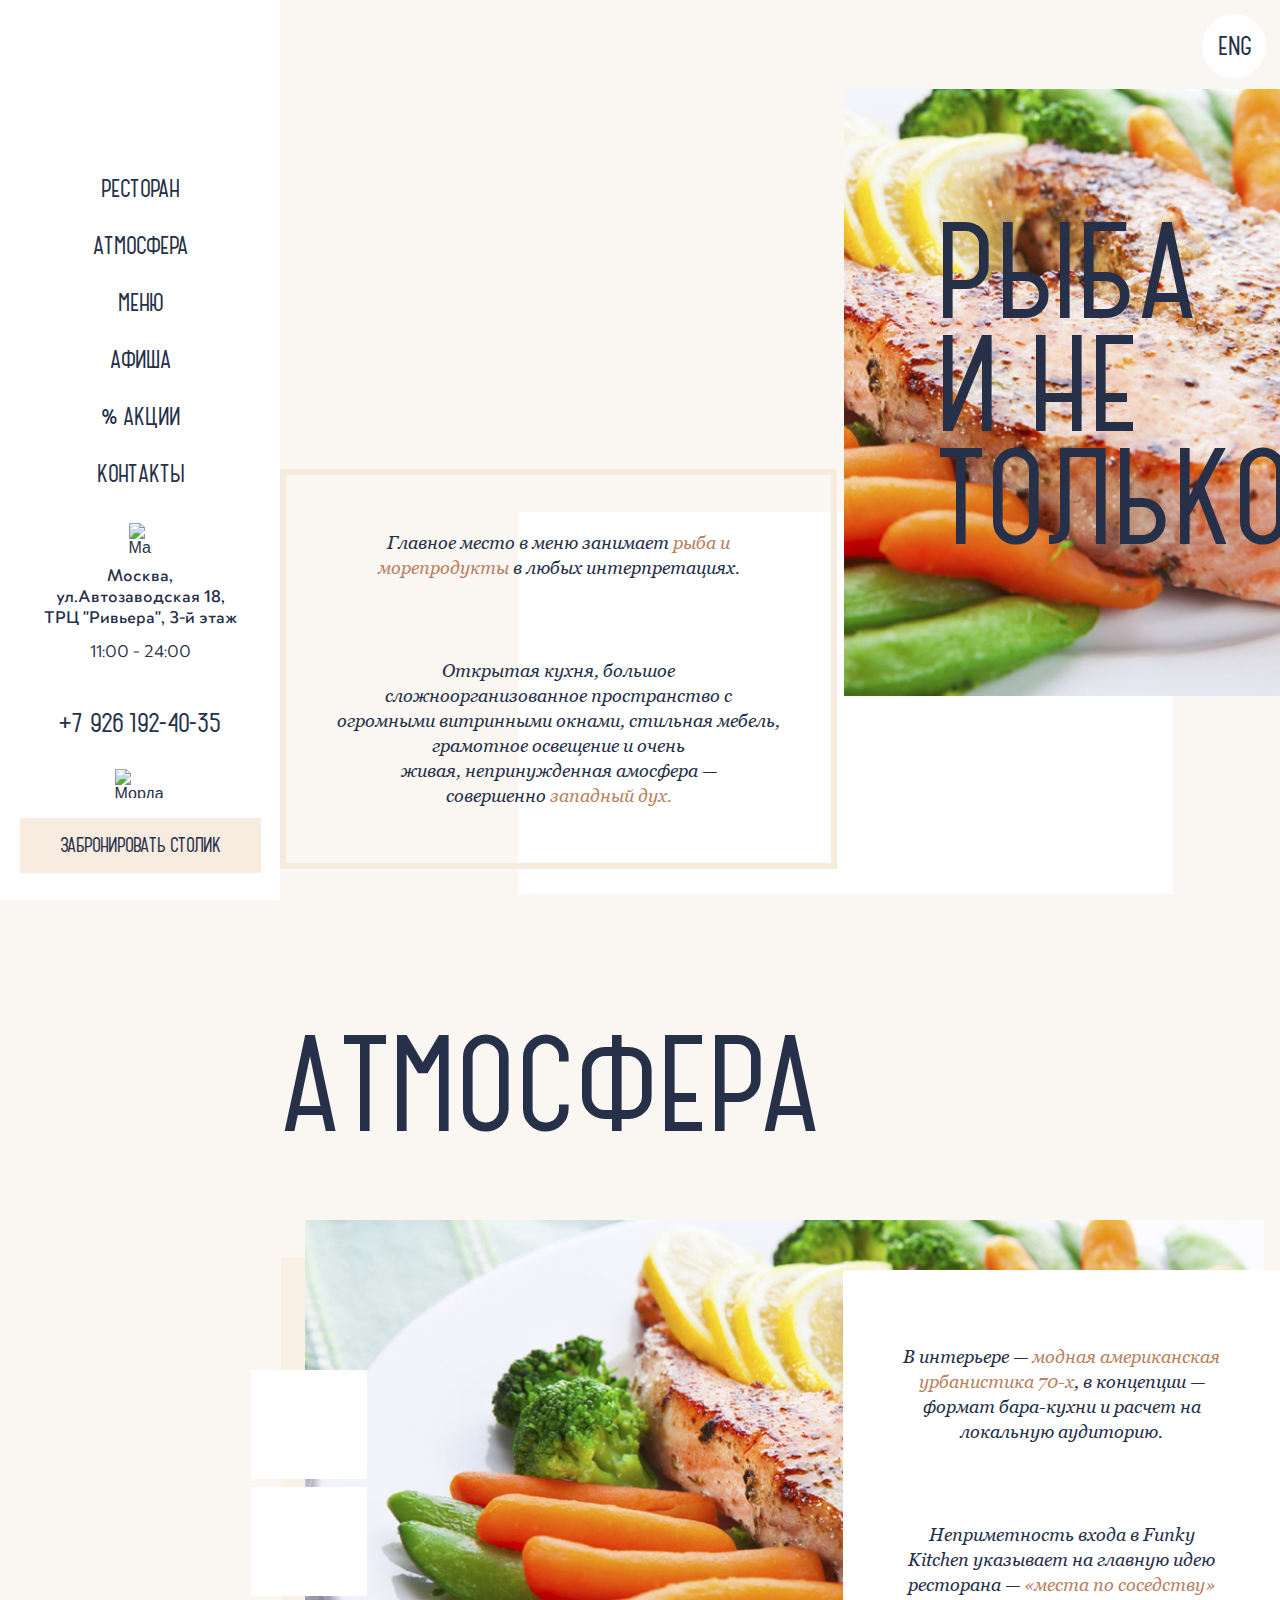
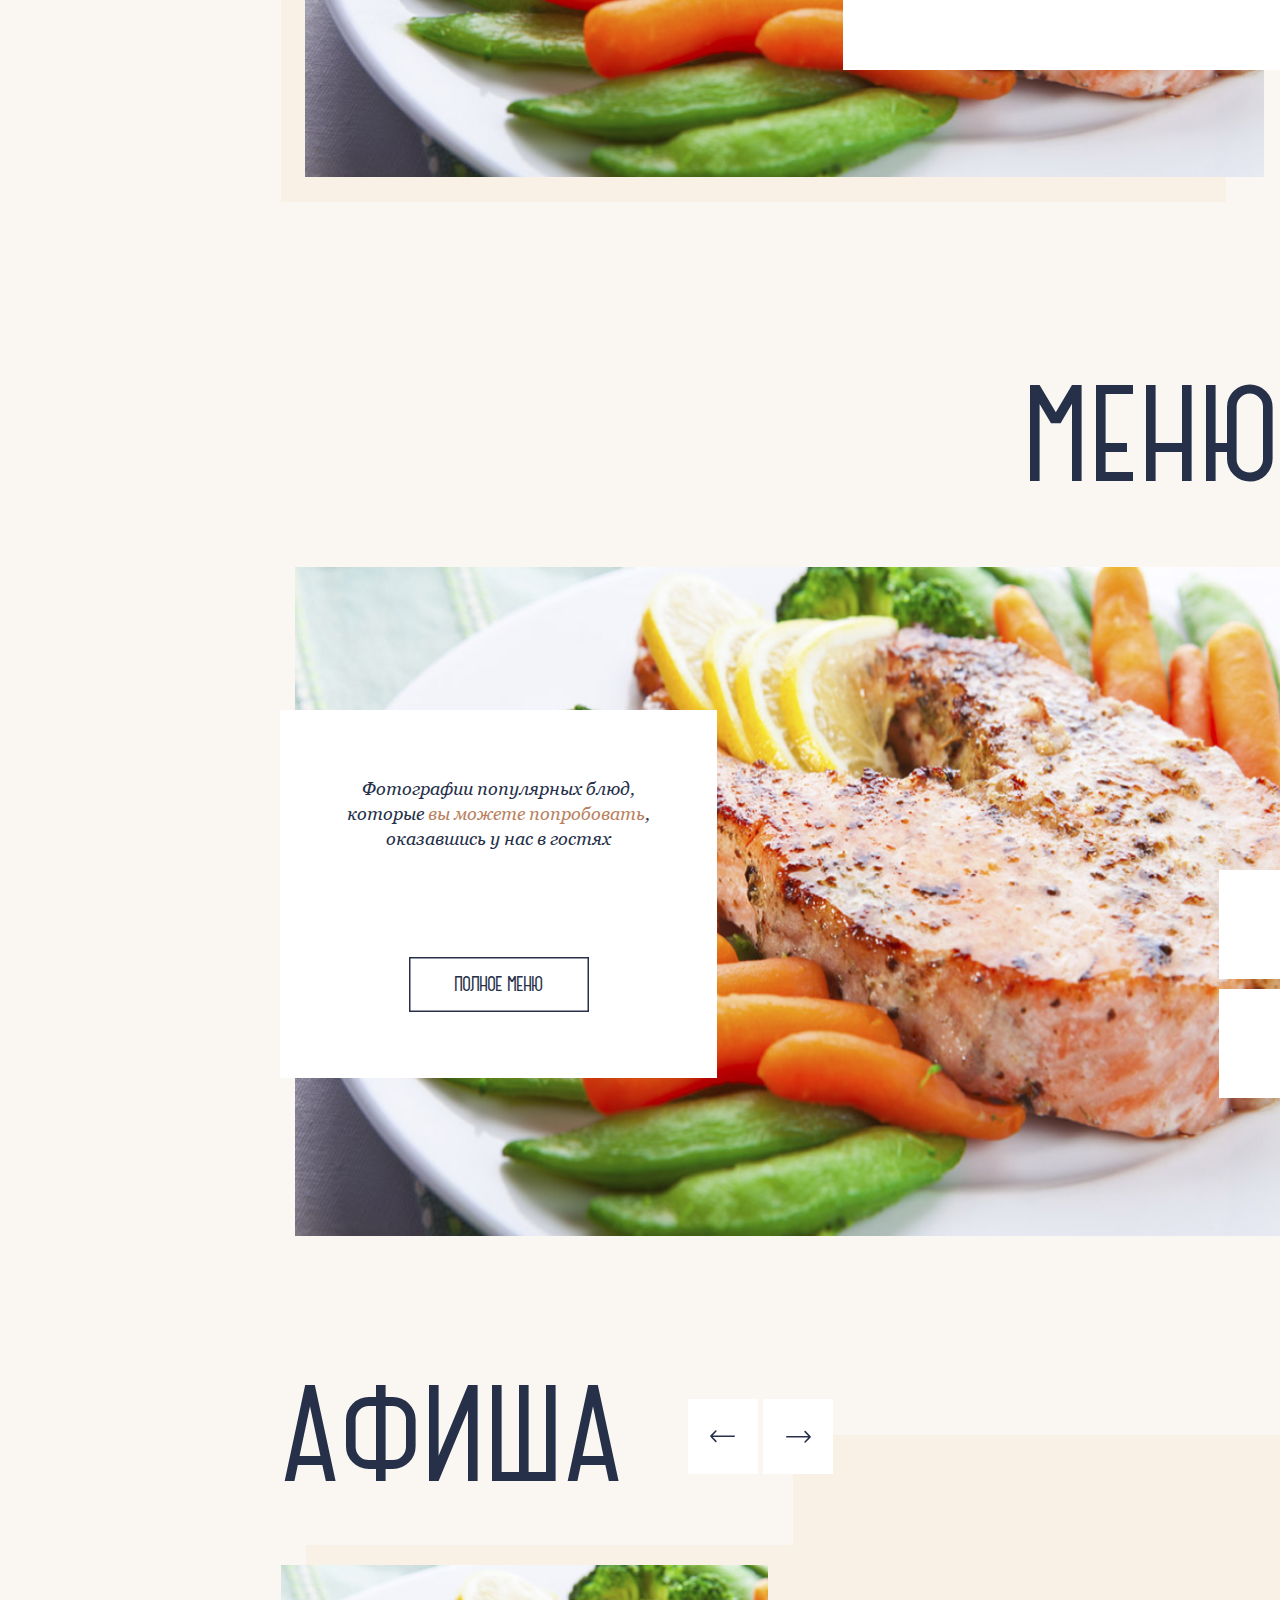
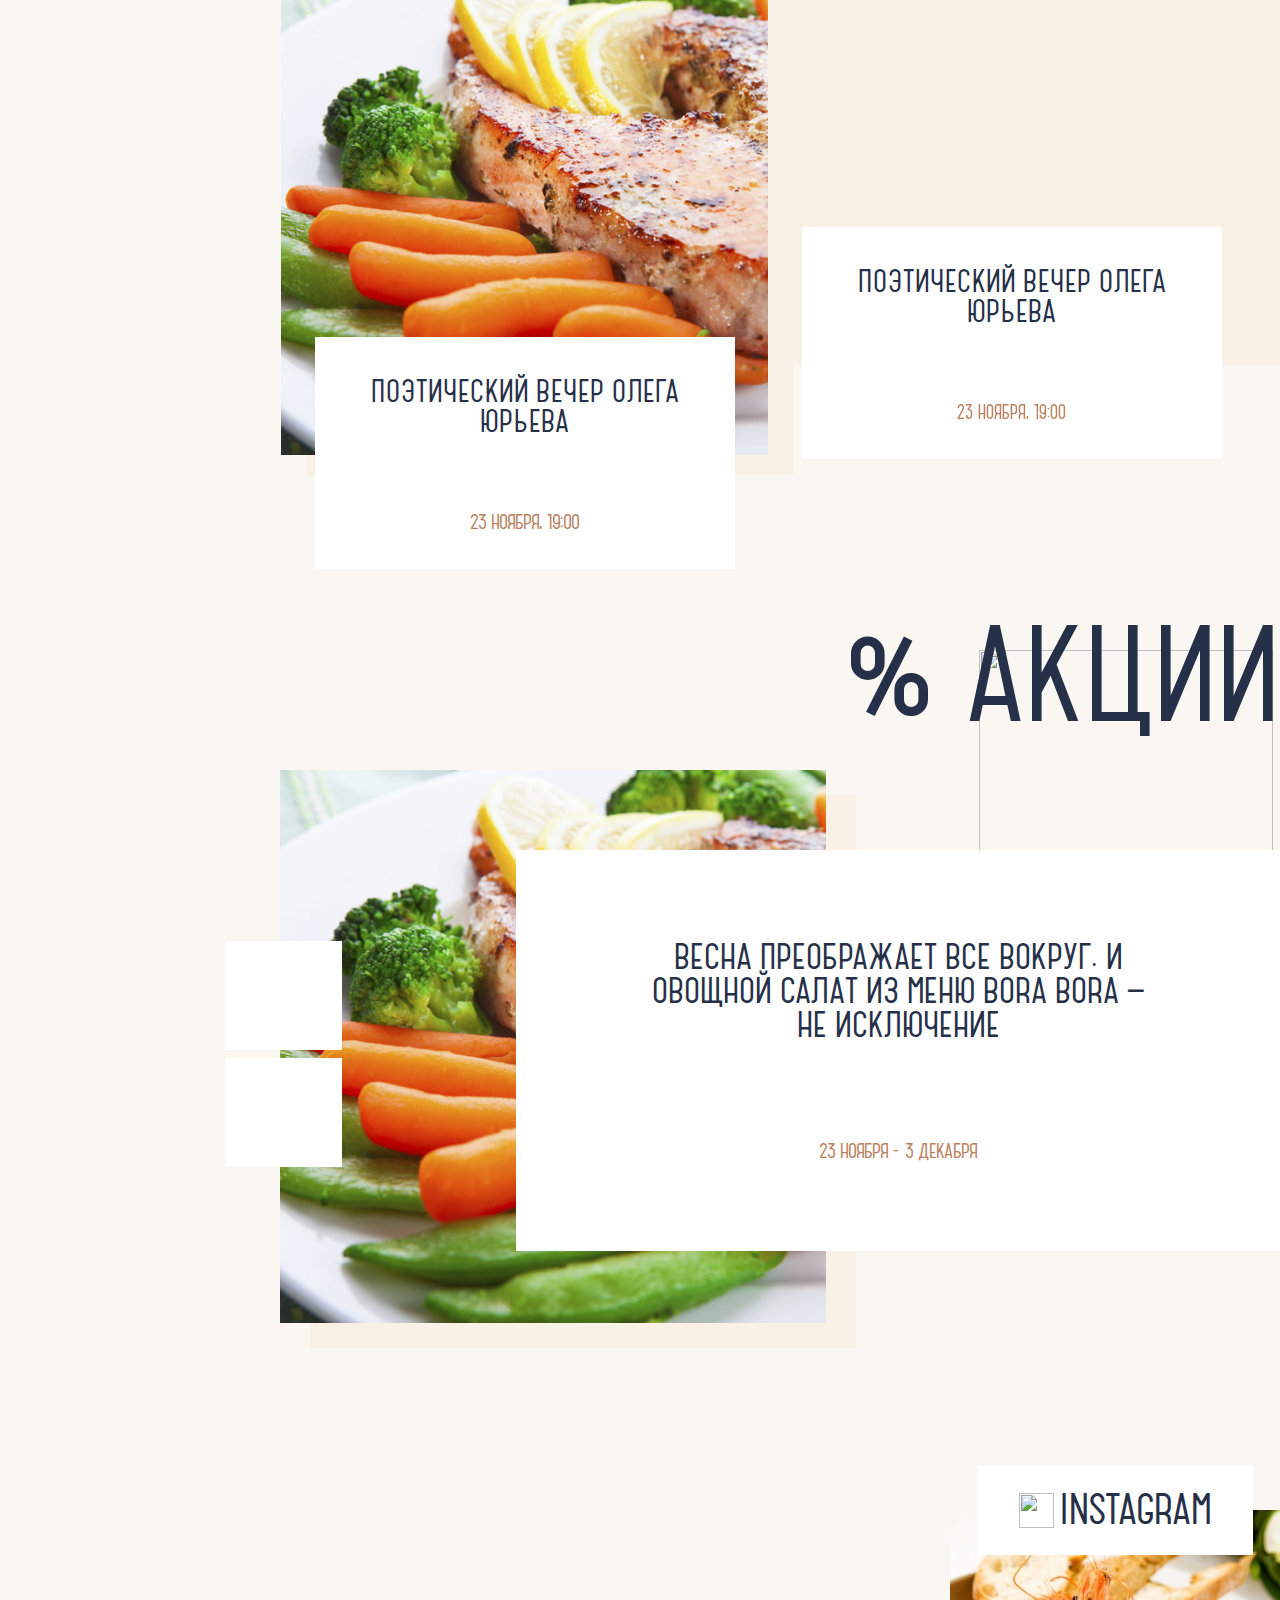
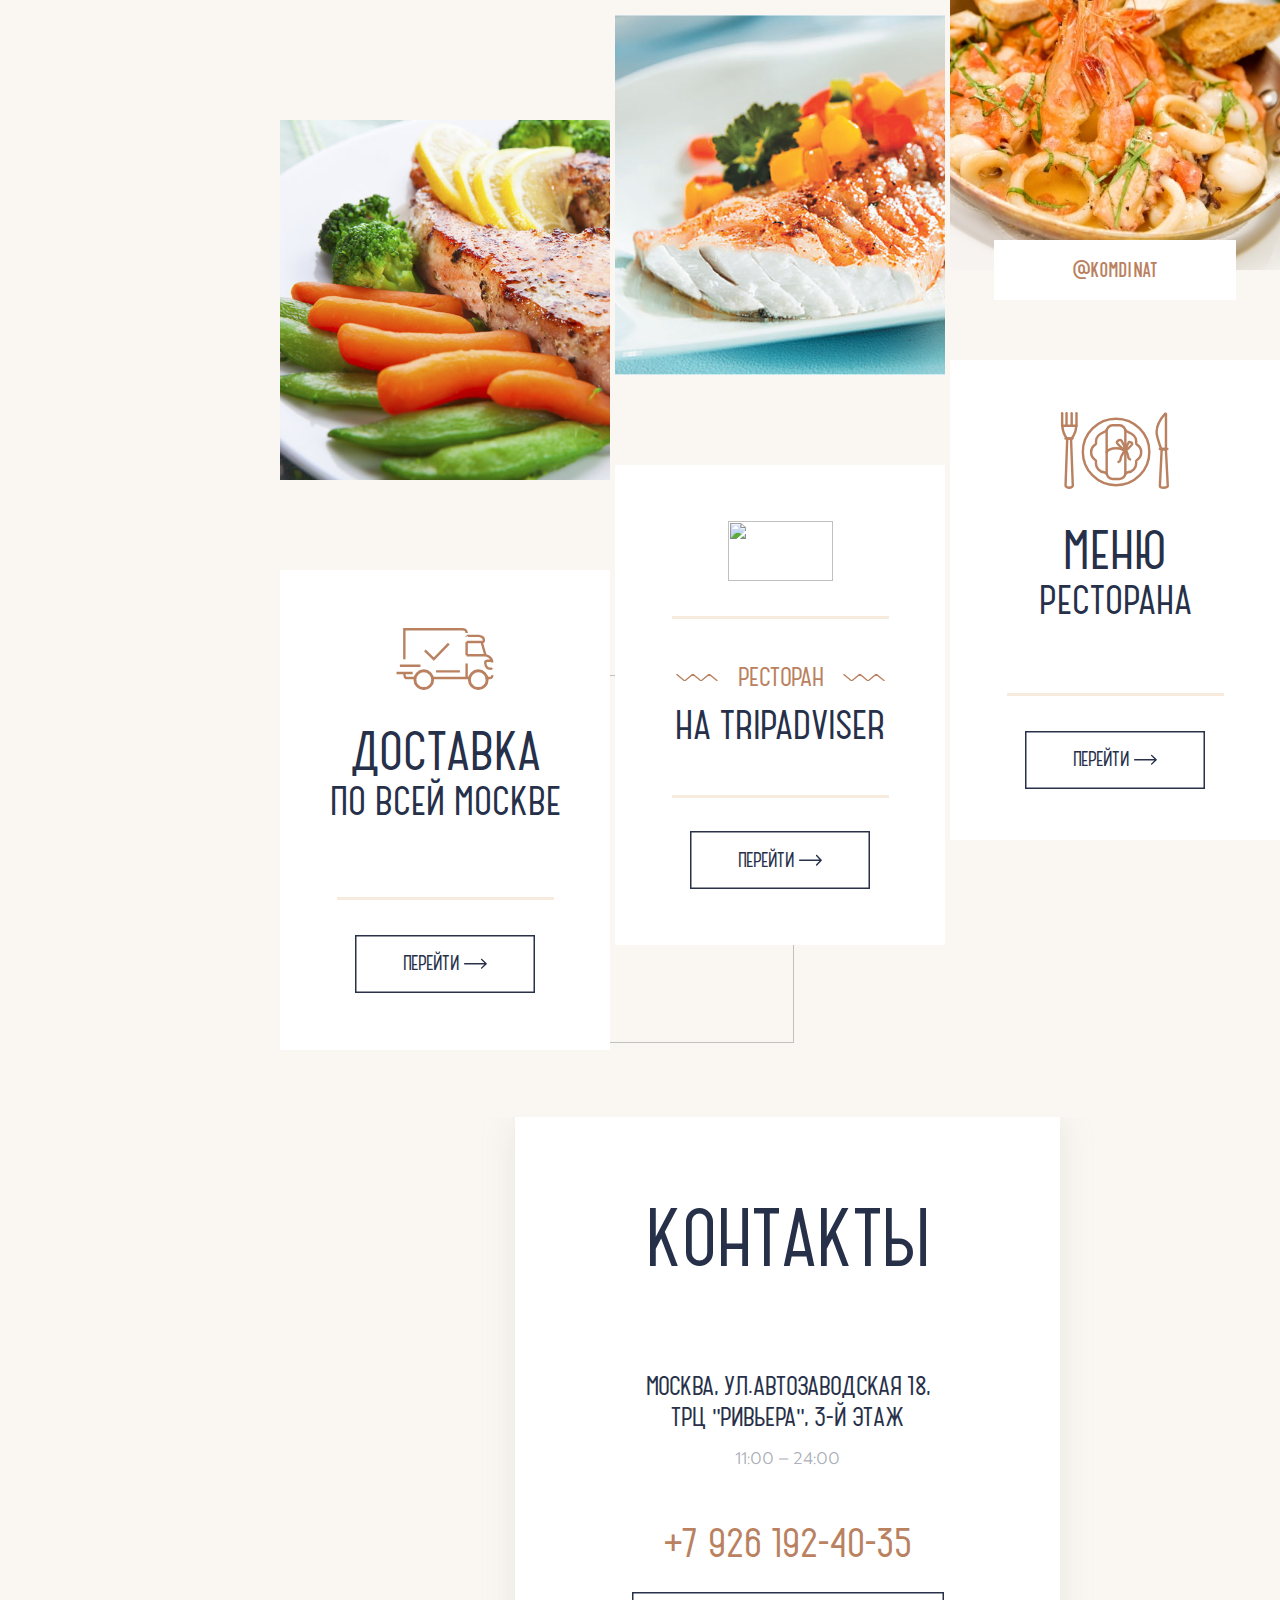
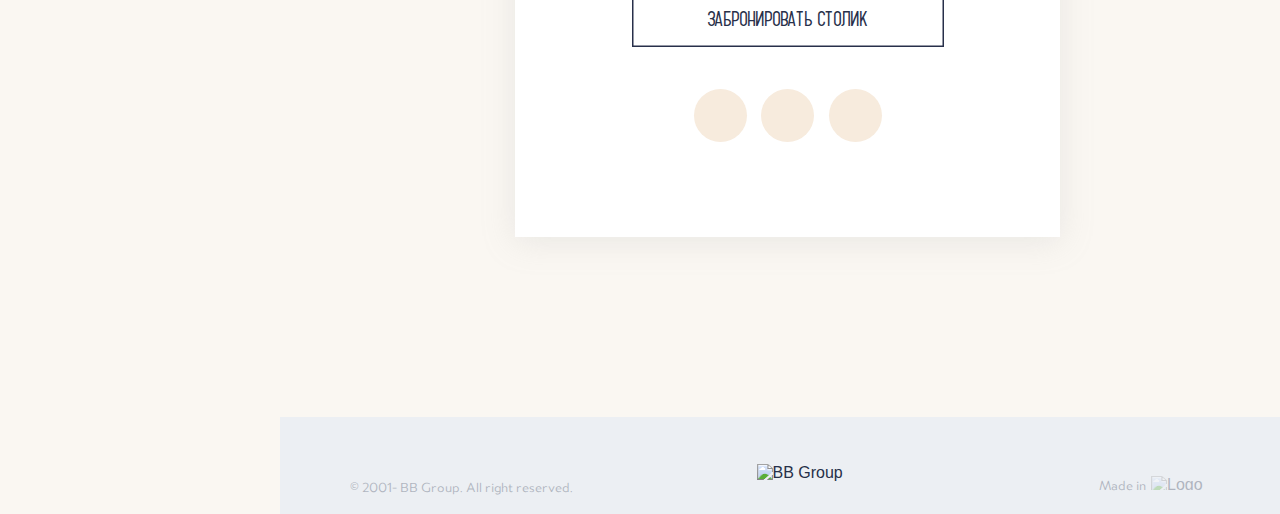
==== index.html @ 409fd54d "update" ====
<!DOCTYPE html>
<html lang="ru">
<head>
    <meta charset="UTF-8">
    <meta name="viewport" content="width=device-width, initial-scale=1">
    <title>Комбинат</title>

    <!-- css -->
    <link href="css/style.css" rel="stylesheet"/>
    <link href="css/swiper.min.css" rel="stylesheet"/>


    <!-- js -->
    <script src="https://code.jquery.com/jquery-3.3.1.min.js"
            integrity="sha256-FgpCb/KJQlLNfOu91ta32o/NMZxltwRo8QtmkMRdAu8="
            crossorigin="anonymous"></script>
    <script src="js/main.js"></script>


</head>
<body>

<span id="top"></span>

<!-- Menu and info -->
<aside class="aside">

    <div class="aside-logo"></div>

    <div class="aside-menu-btn">
        <div class="burger"><span></span></div>
    </div>


    <a class="aside-menu-lang"><p class="aside-menu-lang-text">eng</p></a> <!-- Change language -->

    <nav class="aside-mob-nav" id="mob_menu">

        <img src="assets/pictures/svg/owl.svg" class="aside-mob-icon" alt="Сова"/>

        <ul class="nav-mob-list">
            <li class="nav-mob-item">
                <a href="#restaurant" class="nav-mob-item-link">Ресторан</a>
            </li>
            <li class="nav-mob-item">
                <a href="#atmosphere" class="nav-mob-item-link">Атмосфера</a>
            </li>
            <li class="nav-mob-item">
                <a href="#menu" class="nav-mob-item-link">Меню</a>
            </li>
            <li class="nav-mob-item">
                <a href="#affiche" class="nav-mob-item-link">Афиша</a>
            </li>
            <li class="nav-mob-item">
                <a href="#action" class="nav-mob-item-link">% Акции</a>
            </li>
            <li class="nav-mob-item">
                <a href="#contats" class="nav-mob-item-link">Контакты</a>
            </li>
        </ul>

        <img src="assets/pictures/svg/zigzag.svg" class="aside-mob-icon" />

        <div class="aside__container">
            <div class="aside-wrapper">
                <img src="assets/pictures/svg/placeholder.svg" class="aside-icon" alt="Маркер карты"/>
                <p class="aside-text">Москва, ул.Автозаводская 18,
                    <br/>ТРЦ "Ривьера", 3-й этаж</p>
            </div>
            <p class="aside-text">11:00 - 24:00</p>
            <p class="aside-text">+7 926 192-40-35</p>
        </div>

        <a class="aside-btn">Забронировать столик</a>

    </nav>

    <div class="aside-wrapper">

        <nav class="aside-nav">
            <ul class="nav-list">
                <li class="nav-item">
                    <a href="#restaurant" class="nav-item-link">Ресторан</a>
                </li>
                <li class="nav-item">
                    <a href="#atmosphere" class="nav-item-link">Атмосфера</a>
                </li>
                <li class="nav-item">
                    <a href="#menu" class="nav-item-link">Меню</a>
                </li>
                <li class="nav-item">
                    <a href="#affiche" class="nav-item-link">Афиша</a>
                </li>
                <li class="nav-item">
                    <a href="#action" class="nav-item-link">% Акции</a>
                </li>
                <li class="nav-item">
                    <a href="#contats" class="nav-item-link">Контакты</a>
                </li>
            </ul>
        </nav>

        <div class="aside__container">
            <img src="assets/pictures/svg/placeholder.svg" class="aside-icon" alt="Маркер карты"/>
            <p class="aside-text">Москва,
                <br/>ул.Автозаводская 18,
                <br/>ТРЦ "Ривьера", 3-й этаж</p>
            <p class="aside-text">11:00 - 24:00</p>
            <p class="aside-text">+7 926 192-40-35</p>
        </div>

        <img src="assets/pictures/svg/owl.svg" class="aside-img" alt="Морда совы"/>

        <a id="aside_btn" class="aside-btn">Забронировать столик</a>
    </div>

</aside>
<!-- end -->

<!-- Pop-up -->
<section class="pop-up" id="pop_up">

    <span class="pop-up-close" id="pop_up_btn"></span> <!-- Close pop-up -->

    <!-- First pop-up. Reserved form -->
    <div class="pop-up__container" id="first_pop_up">
        <h1 class="pop-up-caption">Заказать банкет</h1>
        <p class="pop-up-text">Для лиц старше 18 лет</p>
        <form class="pop-up-form" id="order_form" action="" method="post">
            <div class="field__container">
                <div class="field-wrapper">

                    <label class="field-label" for="date">Дата и время</label>
                    <input type="text" class="field validate" id="date" placeholder="__ __ ____" required/>

                    <section class="data__container">
                        <div class="data-calendar-wrapper" id="calendar"></div>
                        <div class="data-time-wrapper">
                            <p class="data-text" onclick="getTime('утро')">Утро</p>
                            <p class="data-text" onclick="getTime('день')">День</p>
                            <p class="data-text" onclick="getTime('вечер')">Вечер</p>
                        </div>
                    </section>

                </div>
                <div class="field-wrapper">
                    <label class="field-label" for="count">Кол-во гостей</label>
                    <span class="field-btn" id="add">+</span>
                    <input type="number" class="field validate" min="1" id="count" required/>
                    <span class="field-btn" id="remove">-</span>
                </div>
            </div>
            <div class="field__container">
                <div class="field-wrapper">
                    <label class="field-label" for="name">Ваше имя и фамилия</label>
                    <input type="text" class="field validate" id="name" placeholder="Например, Мария Иванова" required/>
                </div>
                <div class="field-wrapper">
                    <label class="field-label" for="phone">Контактный телефон</label>
                    <input type="tel" class="field validate" id="phone" placeholder="+7___ ___-__-__"/>
                </div>
                <div class="field-wrapper">
                    <label class="field-label" for="email">Электорнная почта</label>
                    <input type="email" class="field validate" id="email" placeholder="Например, maryivanova@example.ru" required/>
                </div>
                <div class="field-wrapper">
                    <label class="field-label" for="comment">Комментарий</label>
                    <textarea class="field-text" id="comment" placeholder="Ваш текст"></textarea>
                </div>
                <button type="submit" class="form-btn" id="form_btn" form>Отправить</button>
            </div>
        </form>
        <p class="pop-up-text">Нажимая на кнопку вы соглашаетесь с
            <a href="" class="pop-up-text--gold">правилами сайта</a>
        </p>
    </div>
    <!-- end -->

    <!-- FLast pop-up -->
    <div class="pop-up__container" id="last_pop_up">
        <img src="assets/pictures/svg/send.svg" class="pop-up-img" alt="Запрос отправлен"/>
        <h2 class="pop-up-caption">Спасибо!</h2>
        <p class="pop-up-text">Мы свяжемся с вами втечение 24 часов</p>
        <a id="close_pop_up" class="pop-up-btn">Закрыть</a>
    </div>
    <!-- end -->

</section>
<!-- end -->

<main class="main">

    <!-- First -->
    <section class="container" id="restaurant">
        <h1 class="container-caption" id="parallax_caption_1">Рыба<br/>и не<br/>только</h1>
        <h1 class="container-caption--small">Рыба<br/>и не только</h1>
        <div class="container-block"></div>
        <div class="container-wrapper">
            <p class="container-text">Главное место в меню занимает <span class="gold">рыба и <br/>морепродукты</span> в
                любых интерпретациях.</p>
            <p class="container-text">Главное место в меню занимает <span class="gold">рыба и морепродукты</span> в
                любых интерпретациях.</p>
            <img src="assets/pictures/svg/zigzag.svg" class="container-img"/>
            <p class="container-text">Открытая кухня, большое
                <br/>сложноорганизованное пространство с
                <br/>огромными витринными окнами, стильная мебель,
                <br/>грамотное освещение и очень
                <br/>живая, непринужденная амосфера —
                <br/>совершенно <span class="gold">западный дух.</span></p>
            <p class="container-text">Открытая кухня, большое сложноорганизованное пространство с огромными витринными
                окнами, стильная мебель, грамотное освещение и очень живая, непринужденная амосфера — совершенно
                <span class="gold">западный дух.</span></p>
        </div>
        <div class="container-block" id="parallax_obj_1"></div>
    </section>
    <!-- end -->

    <!-- Second -->
    <section class="container" id="atmosphere">
        <h1 class="container-caption">Атмосфера</h1>
        <div class="container-wrapper">
            <p class="container-text">В интерьере — <span class="gold">модная американская
                <br/>урбанистика 70-х</span>, в концепции —
                <br/>формат бара-кухни и расчет на
                <br/>локальную аудиторию.</p>
            <img src="assets/pictures/svg/zigzag.svg" class="container-img"/>
            <p class="container-text">Неприметность входа в Funky
                <br/>Kitchen указывает на главную идею
                <br/>ресторана — <span class="gold">«места по соседству»</span></p>
        </div>
        <div class="container__slider">
            <span class="slider-arrow prev" id="arrow_next_1"></span>
            <span class="slider-arrow next" id="arrow_prev_1"></span>
            <div class="slider-wrapper swiper-container swiper-container-1 swiper-container-vertical">
                <ul class="slider-list swiper-wrapper">
                    <li class="slider-item swiper-slide">
                        <img src="assets/pictures/png/1.png" class="slider-img" />
                    </li>
                    <li class="slider-item swiper-slide">
                        <img src="assets/pictures/png/2.png" class="slider-img" />
                    </li>
                    <li class="slider-item swiper-slide">
                        <img src="assets/pictures/png/3.png" class="slider-img" />
                    </li>
                    <li class="slider-item swiper-slide">
                        <img src="assets/pictures/png/2.png" class="slider-img" />
                    </li>
                </ul>
            </div>
        </div>
    </section>
    <!-- end -->

    <!-- Third -->
    <section class="container" id="menu">
        <img src="assets/pictures/svg/dish.svg" class="container-bg" id="menu-bg" />
        <div class="container-wrapper">
            <h1 class="container-caption">Меню</h1>
            <div class="container-box">
                <p class="container-text">Фотографии популярных блюд,
                    <br/>которые <span class="gold">вы можете попробовать</span>,
                    <br/>оказавшись у нас в гостях</p>
                <img src="assets/pictures/svg/zigzag.svg" class="container-img"/>
                <a href="menu.html" class="container-btn">Полное меню</a>
            </div>
            <div class="container__slider">
                <span class="slider-arrow prev" id="arrow_next_2"></span>
                <span class="slider-arrow next" id="arrow_prev_2"></span>
                <div class="slider-wrapper swiper-container swiper-container-2 swiper-container-vertical">
                    <ul class="slider-list swiper-wrapper">
                        <li class="slider-item swiper-slide">
                            <img src="assets/pictures/png/1.png" class="slider-img" />
                        </li>
                        <li class="slider-item swiper-slide">
                            <img src="assets/pictures/png/2.png" class="slider-img" />
                        </li>
                        <li class="slider-item swiper-slide">
                            <img src="assets/pictures/png/3.png" class="slider-img" />
                        </li>
                        <li class="slider-item swiper-slide">
                            <img src="assets/pictures/png/2.png" class="slider-img" />
                        </li>
                    </ul>
                </div>
            </div>
        </div>
    </section>
    <!-- end -->

    <!-- Fourth -->
    <section class="container" id="affiche">

        <div class="container-wrapper">
            <h1 class="container-caption">Афиша</h1>
            <span class="slider-arrow prev" id="arrow_next_3"></span>
            <span class="slider-arrow next" id="arrow_prev_3"></span>
        </div>

        <div class="container__slider" id="desktop_1">
            <div class="slider-wrapper swiper-container swiper-container-3">
                <ul class="slider-list swiper-wrapper">
                    <li class="slider-item swiper-slide">

                        <div class="container-box">
                            <div class="container-img-wrapper">
                                <a href="event-page.html">
                                    <img src="assets/pictures/png/1.png" class="container-img"/>
                                </a>
                            </div>
                            <div class="container__text">
                                <a href="event-page.html">
                                    <h2 class="container-caption">Поэтический вечер Олега Юрьева</h2>
                                </a>
                                <img src="assets/pictures/svg/zigzag.svg" class="container-img"/>
                                <p class="container-text">23 ноября, 19:00</p>
                            </div>
                        </div>

                        <div class="container-box">
                            <div class="container-img-wrapper">
                                <a href="event-page.html">
                                    <img src="assets/pictures/png/2.png" class="container-img"/>
                                </a>
                            </div>
                            <div class="container__text">
                                <a href="event-page.html">
                                    <h2 class="container-caption">Поэтический вечер Олега Юрьева</h2>
                                </a>
                                <img src="assets/pictures/svg/zigzag.svg" class="container-img"/>
                                <p class="container-text">23 ноября, 19:00</p>
                            </div>
                        </div>

                    </li>
                    <li class="slider-item swiper-slide">
                        <div class="container-box">
                            <div class="container-img-wrapper">
                                <a href="event-page.html">
                                    <img src="assets/pictures/png/1.png" class="container-img"/>
                                </a>
                            </div>
                            <div class="container__text">
                                <a href="event-page.html">
                                    <h2 class="container-caption">Поэтический вечер Олега Юрьева</h2>
                                </a>
                                <img src="assets/pictures/svg/zigzag.svg" class="container-img"/>
                                <p class="container-text">23 ноября, 19:00</p>
                            </div>
                        </div>
                        <div class="container-box">
                            <div class="container-img-wrapper">
                                <a href="event-page.html">
                                    <img src="assets/pictures/png/2.png" class="container-img"/>
                                </a>
                            </div>
                            <div class="container__text">
                                <a href="event-page.html">
                                    <h2 class="container-caption">Поэтический вечер Олега Юрьева</h2>
                                </a>
                                <img src="assets/pictures/svg/zigzag.svg" class="container-img"/>
                                <p class="container-text">23 ноября, 19:00</p>
                            </div>
                        </div>
                    </li>
                    <li class="slider-item swiper-slide">
                        <div class="container-box">
                            <div class="container-img-wrapper">
                                <a href="event-page.html">
                                    <img src="assets/pictures/png/1.png" class="container-img"/>
                                </a>
                            </div>
                            <div class="container__text">
                                <a href="event-page.html">
                                    <h2 class="container-caption">Поэтический вечер Олега Юрьева</h2>
                                </a>
                                <img src="assets/pictures/svg/zigzag.svg" class="container-img"/>
                                <p class="container-text">23 ноября, 19:00</p>
                            </div>
                        </div>
                        <div class="container-box">
                            <div class="container-img-wrapper">
                                <a href="event-page.html">
                                    <img src="assets/pictures/png/2.png" class="container-img"/>
                                </a>
                            </div>
                            <div class="container__text">
                                <a href="event-page.html">
                                    <h2 class="container-caption">Поэтический вечер Олега Юрьева</h2>
                                </a>
                                <img src="assets/pictures/svg/zigzag.svg" class="container-img"/>
                                <p class="container-text">23 ноября, 19:00</p>
                            </div>
                        </div>
                    </li>
                </ul>
            </div>
        </div>
        <div class="container__slider" id="mobil_1">
            <div class="slider-wrapper swiper-container swiper-container-3">
                <ul class="slider-list swiper-wrapper">
                    <li class="slider-item swiper-slide">
                        <div class="container-box">
                            <div class="container-img-wrapper">
                                <a href="event-page.html">
                                    <img src="assets/pictures/png/1.png" class="container-img"/>
                                </a>
                            </div>
                            <div class="container__text">
                                <a href="event-page.html">
                                    <h2 class="container-caption">Поэтический вечер Олега Юрьева</h2>
                                </a>
                                <img src="assets/pictures/svg/zigzag.svg" class="container-img"/>
                                <p class="container-text">23 ноября, 19:00</p>
                            </div>
                        </div>
                    </li>
                    <li class="slider-item swiper-slide">
                        <div class="container-box">
                            <div class="container-img-wrapper">
                                <a href="event-page.html">
                                    <img src="assets/pictures/png/2.png" class="container-img"/>
                                </a>
                            </div>
                            <div class="container__text">
                                <a href="event-page.html">
                                    <h2 class="container-caption">Поэтический вечер Олега Юрьева</h2>
                                </a>
                                <img src="assets/pictures/svg/zigzag.svg" class="container-img"/>
                                <p class="container-text">23 ноября, 19:00</p>
                            </div>
                        </div>
                    </li>
                    <li class="slider-item swiper-slide">
                        <div class="container-box">
                            <div class="container-img-wrapper">
                                <a href="event-page.html">
                                    <img src="assets/pictures/png/1.png" class="container-img"/>
                                </a>
                            </div>
                            <div class="container__text">
                                <a href="event-page.html">
                                    <h2 class="container-caption">Поэтический вечер Олега Юрьева</h2>
                                </a>
                                <img src="assets/pictures/svg/zigzag.svg" class="container-img"/>
                                <p class="container-text">23 ноября, 19:00</p>
                            </div>
                        </div>
                    </li>
                </ul>
            </div>
        </div>
    </section>
    <!-- end -->

    <!-- Fifth -->
    <section class="container" id="action">
        <img src="assets/pictures/svg/shrimp-right.svg" class="container-bg" id="action-bg" />
        <div class="container-wrapper">
            <h1 class="container-caption">% Акции</h1>
            <div class="container-box">
                <p class="container-text">Весна преображает все вокруг. И
                    <br/>овощной салат из меню Bora Bora —
                    <br/>не исключение</p>
                <img src="assets/pictures/svg/zigzag.svg" class="container-img"/>
                <p class="container-text">23 ноября - 3 декабря</p>
            </div>
            <div class="container__slider">
                <span class="slider-arrow prev" id="arrow_next_4"></span>
                <span class="slider-arrow next" id="arrow_prev_4"></span>
                <div class="slider-wrapper swiper-container swiper-container-4 swiper-container-vertical">
                    <ul class="slider-list swiper-wrapper">
                        <li class="slider-item swiper-slide">
                            <img src="assets/pictures/png/1.png" class="slider-img" />
                        </li>
                        <li class="slider-item swiper-slide">
                            <img src="assets/pictures/png/2.png" class="slider-img" />
                        </li>
                        <li class="slider-item swiper-slide">
                            <img src="assets/pictures/png/3.png" class="slider-img" />
                        </li>
                        <li class="slider-item swiper-slide">
                            <img src="assets/pictures/png/2.png" class="slider-img" />
                        </li>
                    </ul>
                </div>
            </div>
        </div>
    </section>
    <!-- end -->

    <!-- Sixth -->
    <section class="container">
        <img src="assets/pictures/svg/shrimp-left.svg" class="container-bg" id="slider-bg" />
        <div class="container-wrapper">
            <div class="container-box">
                <a href="" class="container-link instagram"></a>
                <div class="container-img-wrapper">
                    <img src="assets/pictures/png/1.png" class="container-img"/>
                </div>
            </div>
            <div class="container-box">
                <a href="" class="container-link instagram"></a>
                <div class="container-img-wrapper">
                    <img src="assets/pictures/jpg/1.jpeg" class="container-img"/>
                </div>
            </div>
            <div class="container-box">
                <div class="container-box">
                    <img src="assets/pictures/svg/inst-deepblue.svg" class="container-icon"/>
                    <p class="container-caption">Instagram</p>
                </div>
                <a href="" class="container-link instagram"></a>
                <div class="container-img-wrapper">
                    <img src="assets/pictures/jpg/2.jpeg" class="container-img"/>
                </div>
                <p class="container-text">@komdinat</p>
            </div>
        </div>
    </section>
    <!-- end -->

    <!-- Seventh-->
    <section class="container">
        <div class="container-wrapper">
            <div class="container-box">
                <img src="assets/pictures/svg/car.svg" class="container-img"/>
                <h2 class="container-caption">Доставка</h2>
                <h3 class="container-caption">по всей Москве</h3>
                <img src="assets/pictures/svg/zigzag-bold.svg" class="container-img"/>
                <span class="container-line"></span>
                <a href="" class="container-btn">
                    <p class="container-btn-text">Перейти</p>
                    <img src="assets/pictures/svg/arrow-right.svg" class="container-btn-icon"/>
                </a>
            </div>
            <div class="container-box">
                <img src="assets/pictures/svg/owl.svg" class="container-img"/>
                <span class="container-line"></span>
                <p class="container-text">Ресторан</p>
                <h3 class="container-caption">На tripadviser</h3>
                <span class="container-line"></span>
                <a href="" class="container-btn">
                    <p class="container-btn-text">Перейти</p>
                    <img src="assets/pictures/svg/arrow-right.svg" class="container-btn-icon"/>
                </a>
            </div>
            <div class="container-box">
                <img src="assets/pictures/svg/dinner.svg" class="container-img"/>
                <h2 class="container-caption">Меню</h2>
                <h3 class="container-caption">ресторана</h3>
                <img src="assets/pictures/svg/zigzag-bold.svg" class="container-img"/>
                <span class="container-line"></span>
                <a href="" class="container-btn">
                    <p class="container-btn-text">Перейти</p>
                    <img src="assets/pictures/svg/arrow-right.svg" class="container-btn-icon"/>
                </a>
            </div>
        </div>
    </section>
    <!-- end -->

    <!-- Eighth -->
    <section class="container" id="contats">
        <div class="container-wrapper">
            <h2 class="container-caption">Контакты</h2>
            <img src="assets/pictures/svg/zigzag-bold.svg" class="container-img"/>
            <p class="container-text">Москва, ул.Автозаводская 18,
                <br/>ТРЦ "Ривьера", 3-й этаж</p>
            <p class="container-text">11:00 — 24:00</p>
            <h3 class="container-caption">+7 926 192-40-35</h3>
            <a id="reserve_btn" class="container-btn">Забронировать столик</a>
            <div class="container__box">
                <a href="" class="container-box-icon"></a>
                <a href="" class="container-box-icon"></a>
                <a href="" class="container-box-icon"></a>
            </div>
        </div>

        <div class="container-map" id="map">
            <div class="map-wrapper">
                <iframe src="https://snazzymaps.com/embed/65618" width="100%" height="887px" style="border:none;"></iframe>
            </div>
        </div>
    </section>
    <!-- end -->

    <footer class="footer">

        <div class="footer-wrapper">
            <p class="footer-text">© 2001-<span class="year"></span> BB Group. All right reserved.</p>
            <img src="assets/pictures/svg/bb-logo.svg" class="footer-img" alt="BB Group"/>
            <div class="footer__container">
                <p class="footer-made">Made in</p>
                <img src="assets/pictures/svg/flat12-logo.svg" class="footer-logo" alt="Logo Flat12"/>
            </div>
        </div>

        <div class="footer-wrapper--small">
            <div class="footer-btn-wrapper" onclick="toTop(this)"></div>
            <img src="assets/pictures/svg/bb-logo.svg" class="footer-img" alt="BB Group"/>
            <div class="footer__container">
                <p class="footer-text">© 2001-<span class="year"></span> BB Group. All right reserved.</p>
                <div class="footer__container">
                    <p class="footer-made">Made in</p>
                    <img src="assets/pictures/svg/flat12-logo.svg" class="footer-logo" alt="Logo Flat12"/>
                </div>
            </div>
        </div>

    </footer>

    <a class="lang"><p class="lang-text">eng</p></a> <!-- Change language -->
    <a href="#top" class="button-up"></a> <!-- Scroll to top -->

</main>
<!-- Swiper JS -->
<script src="js/swiper.min.js"></script>
<script src="js/swiper.js"></script>


<script src="https://cdnjs.cloudflare.com/ajax/libs/underscore.js/1.8.3/underscore-min.js"></script>
<script src="https://cdnjs.cloudflare.com/ajax/libs/moment.js/2.10.6/moment.min.js"></script>
<script src="js/clndr.js"></script>
<script>
    $(document).ready(function () {
        $('#calendar').clndr({
            clickEvents: {
                click: function(target) {
                    console.log(target);
                    console.log(target.date._i);
                    $(target.element).addClass('active-day');

                },
                onMonthChange: function(month) {
                    console.log('you just went to ' + month.format('MMMM, YYYY'));
                }
            },
            doneRendering: function() {
                console.log('this would be a fine place to attach custom event handlers.');
            }
        });
    });
</script>

</body>
</html>
---- css/style.css ----
@font-face {
  font-family: 'Catorze27 Style 1';
  src: url("../assets/font/catorze27style1-semibold.ttf"); }
@font-face {
  font-family: 'Merel Regular';
  src: url("../assets/font/Merel.otf"); }
@font-face {
  font-family: 'Merel Black';
  src: url("../assets/font/Merel Black.otf"); }
@font-face {
  font-family: 'Merel Bold';
  src: url("../assets/font/Merel Bold.otf"); }
@font-face {
  font-family: 'Merel Light';
  src: url("../assets/font/Merel Light.otf"); }
@font-face {
  font-family: 'Merel Medium';
  src: url("../assets/font/Merel Medium.otf"); }
@font-face {
  font-family: 'Merel Thin';
  src: url("../assets/font/Merel Thin.otf"); }
@font-face {
  font-family: 'Georgiai';
  src: url("../assets/font/georgiai.ttf"); }
* {
  margin: 0;
  padding: 0;
  box-sizing: border-box;
  font-family: sans-serif;
  text-decoration: none;
  list-style: none;
  color: #263049;
  cursor: default; }

html {
  width: 100%;
  height: 100vh;
  background: #FAF7F2; }
  @media screen and (max-width: 649px) {
    html {
      background: #FAF7F2 !important; } }

body {
  width: 100%;
  height: 100vh;
  position: relative; }

input[type='number'],
input[type='date'] {
  -moz-appearance: textfield; }

input[type='number']::-webkit-outer-spin-button,
input[type='number']::-webkit-inner-spin-button {
  -webkit-appearance: none; }

input[type='date']::-webkit-outer-spin-button,
input[type='date']::-webkit-inner-spin-button {
  opacity: 0; }

/*aside*/
.aside {
  position: fixed;
  z-index: 9;
  background: #FFFFFF url("../assets/pictures/svg/fish-white.svg") no-repeat 50% calc(100% + 70px);
  -webkit-background-size: 299px 303px;
  background-size: 299px 303px;
  width: 280px;
  height: 100vh;
  top: 0;
  left: 0;
  display: flex;
  flex-direction: column;
  transition: all 0.3s cubic-bezier(0.42, 2.12, 0.35, 0.55); }
  @media screen and (min-width: 1366px) and (max-width: 1599px) {
    .aside {
      width: 240px; } }
  @media screen and (min-width: 480px) and (max-width: 992px) {
    .aside {
      width: 100%;
      display: flex;
      flex-direction: row;
      align-items: center;
      height: 80px;
      background: #FFFFFF;
      box-shadow: 0 4px 40px rgba(85, 80, 73, 0.06); } }
  @media screen and (max-width: 479px) {
    .aside {
      width: 100%;
      display: flex;
      flex-direction: row;
      align-items: center;
      height: 56px;
      background: #FFFFFF;
      box-shadow: 0 4px 40px rgba(85, 80, 73, 0.06); } }

.aside--active {
  box-shadow: 10px 0 30px rgba(168, 147, 113, 0.1); }

.aside-wrapper {
  width: 100%;
  margin: 0 auto auto;
  display: flex;
  flex-direction: column;
  align-items: center; }
  @media screen and (max-width: 992px) {
    .aside-wrapper {
      display: none; } }

.aside-logo {
  width: 200px;
  height: 109px;
  margin: auto auto 65px;
  background: url("../assets/pictures/svg/logo.svg") no-repeat 50% 50%;
  background-size: cover; }
  @media screen and (min-height: 870px) and (max-height: 950px) {
    .aside-logo {
      margin-bottom: 25px; } }
  @media screen and (min-height: 800px) and (max-height: 869px) {
    .aside-logo {
      margin-bottom: 25px;
      width: 180px;
      height: 100px; } }
  @media screen and (min-height: 768px) and (max-height: 799px) {
    .aside-logo {
      margin-bottom: 25px;
      width: 150px;
      height: 80px; } }
  @media screen and (min-width: 480px) and (max-width: 992px) {
    .aside-logo {
      width: 103px;
      height: 56px;
      margin: auto; } }
  @media screen and (max-width: 479px) {
    .aside-logo {
      width: 103px;
      height: 20px;
      margin: auto;
      background: url("../assets/pictures/svg/logo-small.svg") no-repeat 50% 50%;
      background-size: cover; } }

.aside-menu-lang {
  display: none; }
  @media screen and (max-width: 992px) {
    .aside-menu-lang {
      display: block;
      position: absolute;
      top: 27px;
      right: 53px; } }
  @media screen and (max-width: 992px) {
    .aside-menu-lang {
      top: 19px;
      right: 25px; } }

.aside-menu-lang-text {
  font-family: 'Catorze27 Style 1', sans-serif;
  line-height: 26px;
  font-size: 32px;
  text-align: center;
  text-transform: uppercase;
  color: #28304A; }
  @media screen and (max-width: 992px) {
    .aside-menu-lang-text {
      line-height: 18px;
      font-size: 22px; } }

.aside-menu-btn {
  position: absolute;
  z-index: 999;
  left: 60px;
  top: 27px;
  width: 39px;
  height: 24px;
  cursor: pointer; }
  @media screen and (max-width: 649px) {
    .aside-menu-btn {
      left: 25px;
      top: 14px;
      width: 25px;
      height: 25px; } }

.burger {
  cursor: pointer;
  width: 39px;
  height: 24px;
  margin: auto;
  position: relative; }
  @media screen and (min-width: 993px) {
    .burger {
      display: none; } }
  @media screen and (max-width: 649px) {
    .burger {
      width: 25px;
      height: 25px; } }

.burger:before, .burger span, .burger:after {
  cursor: pointer;
  width: 100%;
  height: 2px;
  display: block;
  background: black;
  border-radius: 2px;
  position: absolute;
  opacity: 1; }

.burger:before, .burger:after {
  transition: top 0.35s cubic-bezier(0.23, 1, 0.32, 1), transform 0.35s cubic-bezier(0.23, 1, 0.32, 1), opacity 0.35s cubic-bezier(0.23, 1, 0.32, 1), background-color 1.15s cubic-bezier(0.86, 0, 0.07, 1);
  -webkit-transition: top 0.35s cubic-bezier(0.23, 1, 0.32, 1), -webkit-transform 0.35s cubic-bezier(0.23, 1, 0.32, 1), opacity 0.35s cubic-bezier(0.23, 1, 0.32, 1), background-color 1.15s cubic-bezier(0.86, 0, 0.07, 1);
  content: ""; }

.burger:before {
  top: 4px; }

.burger span {
  top: 15px; }

.burger:after {
  top: 26px; }

/* Hover */
.burger:hover:before {
  top: 7px; }

.burger:hover:after {
  top: 23px; }

/* Click */
.burger.cross span {
  opacity: 0; }

.burger.cross:before, .burger.cross:after {
  top: 40%; }

.burger.cross:before {
  -webkit-transform: rotate(45deg);
  -moz-transform: rotate(45deg);
  filter: progid:DXImageTransform.Microsoft.BasicImage(rotation=5);
  /*for IE*/ }

.burger.cross:after {
  -webkit-transform: rotate(-45deg);
  -moz-transform: rotate(-45deg);
  filter: progid:DXImageTransform.Microsoft.BasicImage(rotation=-5);
  /*for IE*/ }

.burger:focus {
  outline: none; }

.aside-mob-nav {
  display: none; }
  @media screen and (max-width: 992px) {
    .aside-mob-nav {
      display: flex;
      flex-direction: column;
      position: absolute;
      width: 100%;
      background: #FFFFFF url("../assets/pictures/svg/fish-white.svg") no-repeat 50% calc(100% + 70px);
      -webkit-background-size: 299px 303px;
      background-size: 299px 303px;
      top: 0;
      z-index: 80;
      left: -100%;
      transition: all 0.5s cubic-bezier(0.51, 0.92, 0.24, 1.15);
      height: 100vh; } }

.nav--active {
  left: 0; }

.aside-mob-icon:first-child {
  width: 61px;
  height: 34px;
  position: absolute;
  right: 45px;
  top: 28px;
  z-index: 4; }
  @media screen and (max-width: 649px) {
    .aside-mob-icon:first-child {
      right: 25px;
      top: 14px;
      width: 45px;
      height: 25px; } }
.aside-mob-icon:nth-child(3) {
  width: 39px;
  height: 5.5px;
  margin: 0 auto 35px; }
  @media screen and (max-width: 649px) {
    .aside-mob-icon:nth-child(3) {
      display: none; } }

.aside-mob-nav .nav-mob-list {
  margin: 67px auto 37px;
  display: flex;
  flex-direction: column;
  align-items: center; }
  @media screen and (max-width: 649px) {
    .aside-mob-nav .nav-mob-list {
      margin: 41px auto 34px; } }

.aside-mob-nav .nav-mob-list .nav-mob-item .nav-mob-item-link {
  font-family: 'Catorze27 Style 1', sans-serif;
  line-height: 76px;
  font-size: 36px;
  text-align: center;
  text-transform: uppercase;
  color: #28304A; }
  @media screen and (max-width: 649px) {
    .aside-mob-nav .nav-mob-list .nav-mob-item .nav-mob-item-link {
      line-height: 45px;
      font-size: 24px; } }

.aside-mob-nav .aside__container .aside-wrapper {
  display: flex;
  flex-direction: row;
  align-items: flex-start;
  width: 275px;
  margin: 0 auto 10px; }

.aside-mob-nav .aside__container .aside-wrapper .aside-icon {
  width: 11px;
  height: 16px;
  margin-right: 10px; }
  @media screen and (max-width: 649px) {
    .aside-mob-nav .aside__container .aside-wrapper .aside-icon {
      display: none; } }

.aside-mob-nav .aside__container .aside-wrapper .aside-text {
  font-family: 'Merel Regular', sans-serif;
  line-height: normal;
  font-size: 18px;
  text-align: center;
  color: #28304A; }

.aside-mob-nav .aside__container .aside-text:nth-child(2) {
  font-family: 'Merel Regular', sans-serif;
  line-height: normal;
  font-size: 18px;
  text-align: center;
  text-transform: none;
  color: #28304A;
  margin: 0 auto 36px; }
  @media screen and (max-width: 649px) {
    .aside-mob-nav .aside__container .aside-text:nth-child(2) {
      font-size: 14px;
      margin: 0 auto; } }
.aside-mob-nav .aside__container .aside-text:nth-child(3) {
  font-family: 'Catorze27 Style 1', sans-serif;
  line-height: 62px;
  font-size: 24px;
  text-align: center;
  color: #28304A;
  margin: 0 auto 57px; }
  @media screen and (max-width: 649px) {
    .aside-mob-nav .aside__container .aside-text:nth-child(3) {
      font-size: 24px;
      line-height: 24px;
      margin: 23px auto 35px; } }

.aside-mob-nav .aside-btn {
  margin: 0 auto; }

.nav-list {
  display: flex;
  flex-direction: column;
  align-items: center; }

.nav-item {
  cursor: pointer; }
  .nav-item:last-child {
    margin-bottom: 20px; }

.nav-item-link {
  font-family: 'Catorze27 Style 1', sans-serif;
  text-transform: uppercase;
  cursor: pointer;
  font-size: 22px;
  line-height: 57px; }
  @media screen and (min-height: 800px) and (max-height: 869px) {
    .nav-item-link {
      line-height: 47px; } }
  @media screen and (min-height: 768px) and (max-height: 799px) {
    .nav-item-link {
      line-height: 42px; } }

.aside__container {
  display: flex;
  flex-direction: column;
  align-items: center; }

.aside-icon {
  width: 23px;
  height: 33px;
  margin-bottom: 10px; }
  @media screen and (min-height: 768px) and (max-height: 799px) {
    .aside-icon {
      width: 18px;
      height: auto; } }

.aside__container .aside-text {
  text-align: center; }
  .aside__container .aside-text:nth-child(2) {
    font-family: 'Merel Medium', sans-serif;
    font-size: 18px;
    line-height: 21px; }
  .aside__container .aside-text:nth-child(3) {
    margin: 13.72px 0 55.61px;
    font-family: 'Merel Regular', sans-serif;
    font-size: 18px;
    line-height: 21px; }
    @media screen and (min-height: 870px) and (max-height: 950px) {
      .aside__container .aside-text:nth-child(3) {
        margin-bottom: 45px; } }
    @media screen and (min-height: 800px) and (max-height: 869px) {
      .aside__container .aside-text:nth-child(3) {
        margin-bottom: 35px; } }
    @media screen and (min-height: 768px) and (max-height: 799px) {
      .aside__container .aside-text:nth-child(3) {
        margin-bottom: 30px; } }
  .aside__container .aside-text:last-child {
    font-family: 'Catorze27 Style 1', sans-serif;
    text-transform: uppercase;
    font-size: 24px; }

.aside-img {
  width: 51px;
  height: 29px;
  margin: 35px auto; }
  @media screen and (min-height: 870px) and (max-height: 950px) {
    .aside-img {
      margin: 30px auto 20px; } }
  @media screen and (min-height: 800px) and (max-height: 869px) {
    .aside-img {
      margin: 25px auto 15px; } }
  @media screen and (min-height: 768px) and (max-height: 799px) {
    .aside-img {
      margin: 20px auto 15px; } }

.aside-btn {
  cursor: pointer;
  width: 241px;
  height: 55px;
  display: flex;
  flex-direction: row;
  align-items: center;
  justify-content: space-around;
  background: rgba(241, 218, 194, 0.5);
  font-family: 'Catorze27 Style 1', sans-serif;
  text-transform: uppercase;
  font-size: 18px; }
  @media screen and (min-width: 1366px) and (max-width: 1599px) {
    .aside-btn {
      width: 210px; } }

/*end*/
/*aside pop-up*/
.pop-up {
  position: fixed;
  z-index: 8;
  top: 0;
  left: -120%;
  width: 100%;
  height: 100vh;
  display: flex;
  background: #FFFFFF url("../assets/pictures/svg/dish-bg.svg") no-repeat 50% 100%;
  background-size: 326px 250px;
  box-shadow: 10px 0 30px rgba(168, 147, 113, 0.1);
  transition: all 0.5s cubic-bezier(0.51, 0.92, 0.24, 1.15); }
  @media screen and (min-width: 993px) {
    .pop-up {
      max-width: 765px; } }
  @media screen and (min-width: 650px) and (max-width: 992px) {
    .pop-up {
      z-index: 100;
      width: 100%;
      height: calc(100vh - 67px);
      margin-top: 67px;
      box-shadow: none; } }
  @media screen and (max-width: 649px) {
    .pop-up {
      z-index: 100;
      width: 100%;
      height: calc(100vh - 56px);
      margin-top: 46px;
      box-shadow: none; } }

.pop-up-close {
  cursor: pointer;
  width: 33px;
  height: 35px;
  position: absolute;
  z-index: 10;
  content: '';
  top: 32px;
  right: 40px;
  background: url("../assets/pictures/svg/close.svg") no-repeat 50% 50%;
  background-size: cover; }
  @media screen and (max-width: 992px) {
    .pop-up-close {
      display: none; } }

.pop-up--active {
  left: 280px; }
  @media screen and (min-width: 1366px) and (max-width: 1599px) {
    .pop-up--active {
      left: 240px; } }
  @media screen and (max-width: 1365px) {
    .pop-up--active {
      left: 0; } }

.last-pop-up--active {
  left: 0 !important; }

.pop-up__container {
  width: 100%;
  height: 100vh;
  position: absolute;
  top: 0;
  display: flex;
  flex-direction: column;
  align-items: center;
  background: #FFFFFF url("../assets/pictures/svg/dish-bg.svg") no-repeat 50% 100%;
  background-size: 331px 255px; }
  .pop-up__container:nth-child(2) {
    z-index: 8;
    left: 0; }
  .pop-up__container:nth-child(2) .pop-up-caption {
    font-family: 'Catorze27 Style 1', sans-serif;
    line-height: 45px;
    font-size: 48px;
    text-align: center;
    text-transform: uppercase;
    margin: 157px auto 15px; }
    @media screen and (min-width: 650px) and (max-width: 992px) {
      .pop-up__container:nth-child(2) .pop-up-caption {
        margin: 88px auto 15px; } }
    @media screen and (max-width: 649px) {
      .pop-up__container:nth-child(2) .pop-up-caption {
        margin: 18px auto 10px;
        line-height: 28px;
        font-size: 30px; } }
  .pop-up__container:nth-child(2) .pop-up-text:nth-child(2) {
    font-family: 'Catorze27 Style 1', sans-serif;
    line-height: 15px;
    font-size: 16px;
    text-align: center;
    text-transform: uppercase;
    color: rgba(40, 48, 74, 0.3); }
    @media screen and (max-width: 649px) {
      .pop-up__container:nth-child(2) .pop-up-text:nth-child(2) {
        line-height: 13px;
        font-size: 14px; } }
  .pop-up__container:nth-child(2) .pop-up-text:nth-child(4) {
    font-family: 'Merel Regular', sans-serif;
    font-size: 14px;
    text-align: center;
    color: #28304A; }
    @media screen and (max-width: 649px) {
      .pop-up__container:nth-child(2) .pop-up-text:nth-child(4) {
        line-height: 15px;
        font-size: 12px; } }
  .pop-up__container:nth-child(2) .pop-up-text:nth-child(4) .pop-up-text--gold {
    cursor: pointer;
    font-family: 'Merel Regular', sans-serif;
    font-size: 14px;
    color: #BA8161; }
    @media screen and (max-width: 649px) {
      .pop-up__container:nth-child(2) .pop-up-text:nth-child(4) .pop-up-text--gold {
        line-height: 15px;
        font-size: 12px; } }
  .pop-up__container:nth-child(2) .pop-up-form {
    margin: 36px auto 27px;
    max-width: 545px;
    width: 100%;
    display: flex;
    flex-direction: column; }
    @media screen and (max-width: 649px) {
      .pop-up__container:nth-child(2) .pop-up-form {
        max-width: 320px; } }
  .pop-up__container:nth-child(2) .pop-up-form .field__container {
    display: flex; }
    .pop-up__container:nth-child(2) .pop-up-form .field__container:first-child {
      flex-direction: row;
      align-items: center;
      justify-content: space-between;
      margin-bottom: 15px; }
      @media screen and (max-width: 649px) {
        .pop-up__container:nth-child(2) .pop-up-form .field__container:first-child {
          margin-bottom: 10px; } }
    .pop-up__container:nth-child(2) .pop-up-form .field__container:nth-child(2) {
      flex-direction: column; }
    .pop-up__container:nth-child(2) .pop-up-form .field__container:first-child .field-wrapper {
      height: 52px;
      display: flex;
      flex-direction: row;
      align-items: center;
      background: #FAF7F2; }
      @media screen and (max-width: 649px) {
        .pop-up__container:nth-child(2) .pop-up-form .field__container:first-child .field-wrapper {
          height: 30px; } }
      .pop-up__container:nth-child(2) .pop-up-form .field__container:first-child .field-wrapper:first-child {
        position: relative;
        max-width: 300px;
        width: 100%;
        justify-content: space-between; }
        @media screen and (max-width: 649px) {
          .pop-up__container:nth-child(2) .pop-up-form .field__container:first-child .field-wrapper:first-child {
            max-width: 175px;
            height: 30px; } }
      .pop-up__container:nth-child(2) .pop-up-form .field__container:first-child .field-wrapper:first-child .field-label {
        width: 150px;
        position: relative; }
        @media screen and (max-width: 649px) {
          .pop-up__container:nth-child(2) .pop-up-form .field__container:first-child .field-wrapper:first-child .field-label {
            width: 87px; } }
        .pop-up__container:nth-child(2) .pop-up-form .field__container:first-child .field-wrapper:first-child .field-label:after {
          position: absolute;
          content: '';
          top: calc(50% - 8px);
          right: -41px;
          width: 17px;
          height: 16px;
          background: url("../assets/pictures/svg/calendar.svg") no-repeat 50% 50%;
          background-size: cover; }
          @media screen and (max-width: 649px) {
            .pop-up__container:nth-child(2) .pop-up-form .field__container:first-child .field-wrapper:first-child .field-label:after {
              max-width: 10px;
              height: 10px;
              right: -24px;
              top: calc(50% - 5px); } }
      .pop-up__container:nth-child(2) .pop-up-form .field__container:first-child .field-wrapper:first-child .field {
        width: 100px;
        position: relative; }
        @media screen and (max-width: 649px) {
          .pop-up__container:nth-child(2) .pop-up-form .field__container:first-child .field-wrapper:first-child .field {
            width: 60px; } }
      .pop-up__container:nth-child(2) .pop-up-form .field__container:first-child .field-wrapper:nth-child(2) {
        width: 230px;
        margin: 0 0 auto auto; }
        @media screen and (max-width: 649px) {
          .pop-up__container:nth-child(2) .pop-up-form .field__container:first-child .field-wrapper:nth-child(2) {
            max-width: 135px;
            height: 30px; } }
      .pop-up__container:nth-child(2) .pop-up-form .field__container:first-child .field-wrapper:nth-child(2) .field-label {
        width: 143px;
        padding-left: 20px !important; }
        @media screen and (max-width: 649px) {
          .pop-up__container:nth-child(2) .pop-up-form .field__container:first-child .field-wrapper:nth-child(2) .field-label {
            max-width: 83px;
            padding-left: 10px !important; } }
      .pop-up__container:nth-child(2) .pop-up-form .field__container:first-child .field-wrapper:nth-child(2) .field-btn {
        cursor: pointer;
        font-family: 'Catorze27 Style 1', sans-serif;
        line-height: 17px;
        font-size: 18px;
        text-transform: uppercase; }
        .pop-up__container:nth-child(2) .pop-up-form .field__container:first-child .field-wrapper:nth-child(2) .field-btn:nth-child(2) {
          margin: auto 0 auto auto; }
        .pop-up__container:nth-child(2) .pop-up-form .field__container:first-child .field-wrapper:nth-child(2) .field-btn:last-child {
          margin: auto auto auto 0; }
      .pop-up__container:nth-child(2) .pop-up-form .field__container:first-child .field-wrapper:nth-child(2) .field {
        width: 20px;
        margin: auto 5px;
        text-align: center; }
    .pop-up__container:nth-child(2) .pop-up-form .field__container:nth-child(2) .field-wrapper {
      height: 52px;
      display: flex;
      flex-direction: row;
      align-items: center;
      background: #FAF7F2;
      margin-bottom: 15px; }
      .pop-up__container:nth-child(2) .pop-up-form .field__container:nth-child(2) .field-wrapper:nth-child(4) {
        margin-bottom: 40px; }
      @media screen and (max-width: 649px) {
        .pop-up__container:nth-child(2) .pop-up-form .field__container:nth-child(2) .field-wrapper {
          margin-bottom: 10px;
          height: 30px; } }
    .pop-up__container:nth-child(2) .pop-up-form .field__container:nth-child(2) .form-btn {
      cursor: pointer;
      background: #FFFFFF;
      outline: none;
      margin: 0 auto;
      border: 0;
      width: 180px;
      height: 55px;
      display: flex;
      flex-direction: row;
      align-items: center;
      justify-content: space-around;
      font-family: 'Catorze27 Style 1', sans-serif;
      font-size: 18px;
      text-align: center;
      text-transform: uppercase;
      position: relative;
      box-shadow: 0 0 0 1.5px #28304A inset; }
      .pop-up__container:nth-child(2) .pop-up-form .field__container:nth-child(2) .form-btn:before, .pop-up__container:nth-child(2) .pop-up-form .field__container:nth-child(2) .form-btn:after {
        content: "";
        position: absolute;
        height: 0;
        width: 1.5px;
        transition: height 0.4s 0.4s cubic-bezier(0.86, 0, 0.07, 1), width 0.4s cubic-bezier(0.86, 0, 0.07, 1); }
      .pop-up__container:nth-child(2) .pop-up-form .field__container:nth-child(2) .form-btn::before {
        box-shadow: 2px 2px 0 #F1DAC2 inset;
        bottom: 0;
        left: 0; }
      .pop-up__container:nth-child(2) .pop-up-form .field__container:nth-child(2) .form-btn::after {
        box-shadow: -2px -2px 0 #F1DAC2 inset;
        top: 0;
        right: 0; }
      .pop-up__container:nth-child(2) .pop-up-form .field__container:nth-child(2) .form-btn:hover::before, .pop-up__container:nth-child(2) .pop-up-form .field__container:nth-child(2) .form-btn:hover::after {
        height: 100%;
        width: 100%;
        transition: height 0.4s cubic-bezier(0.86, 0, 0.07, 1), width 0.4s 0.4s cubic-bezier(0.86, 0, 0.07, 1); }
    .pop-up__container:nth-child(2) .pop-up-form .field__container:nth-child(2) .field-wrapper .field-label {
      width: 207px; }
      @media screen and (max-width: 649px) {
        .pop-up__container:nth-child(2) .pop-up-form .field__container:nth-child(2) .field-wrapper .field-label {
          width: 120px; } }
    .pop-up__container:nth-child(2) .pop-up-form .field__container:nth-child(2) .field-wrapper .field {
      margin-left: 20px; }
  .pop-up__container:nth-child(2) .pop-up-form .field__container .field-wrapper .field-label {
    font-family: 'Catorze27 Style 1', sans-serif;
    line-height: 17px;
    font-size: 18px;
    text-transform: uppercase;
    color: #BA8161;
    height: 28px;
    display: flex;
    flex-direction: row;
    align-items: center;
    padding-left: 30px;
    border-right: 1px solid #EAE9E4; }
    @media screen and (max-width: 649px) {
      .pop-up__container:nth-child(2) .pop-up-form .field__container .field-wrapper .field-label {
        line-height: 10px;
        font-size: 10px;
        height: 16px;
        padding-left: 15px; } }
  .pop-up__container:nth-child(2) .pop-up-form .field__container .field-wrapper .field {
    cursor: text;
    position: relative;
    background: transparent;
    outline: none;
    border: none;
    height: 28px;
    padding-top: 2px;
    width: calc(100% - 246px);
    font-family: 'Catorze27 Style 1', sans-serif;
    font-size: 18px;
    line-height: 20px;
    text-transform: uppercase; }
    @media screen and (max-width: 649px) {
      .pop-up__container:nth-child(2) .pop-up-form .field__container .field-wrapper .field {
        height: 20px;
        font-size: 10px;
        line-height: 10px;
        width: calc(100% - 120px); } }
    .pop-up__container:nth-child(2) .pop-up-form .field__container .field-wrapper .field::placeholder {
      font-family: 'Catorze27 Style 1', sans-serif;
      font-size: 18px;
      line-height: 20px;
      text-transform: uppercase;
      color: rgba(186, 129, 97, 0.2);
      transition: color .4s ease-in-out; }
      @media screen and (max-width: 649px) {
        .pop-up__container:nth-child(2) .pop-up-form .field__container .field-wrapper .field::placeholder {
          font-size: 10px;
          line-height: 10px; } }
    .pop-up__container:nth-child(2) .pop-up-form .field__container .field-wrapper .field::-webkit-input-placeholder, .pop-up__container:nth-child(2) .pop-up-form .field__container .field-wrapper .field::-moz-placeholder, .pop-up__container:nth-child(2) .pop-up-form .field__container .field-wrapper .field:-moz-placeholder {
      font-family: 'Catorze27 Style 1', sans-serif;
      font-size: 18px;
      line-height: 20px;
      text-transform: uppercase;
      color: rgba(186, 129, 97, 0.2);
      transition: color .4s ease-in-out; }
      @media screen and (max-width: 649px) {
        .pop-up__container:nth-child(2) .pop-up-form .field__container .field-wrapper .field::-webkit-input-placeholder, .pop-up__container:nth-child(2) .pop-up-form .field__container .field-wrapper .field::-moz-placeholder, .pop-up__container:nth-child(2) .pop-up-form .field__container .field-wrapper .field:-moz-placeholder {
          font-size: 10px;
          line-height: 10px; } }
  .pop-up__container:nth-child(2) .pop-up-form .field__container .field-wrapper .field-text {
    cursor: text;
    background: transparent;
    outline: none;
    border: none;
    height: 28px;
    width: calc(100% - 246px);
    margin-left: 20px;
    padding-top: 5px;
    font-family: 'Catorze27 Style 1', sans-serif;
    font-size: 18px;
    line-height: 20px;
    text-transform: uppercase; }
    @media screen and (max-width: 649px) {
      .pop-up__container:nth-child(2) .pop-up-form .field__container .field-wrapper .field-text {
        height: 20px;
        font-size: 10px;
        line-height: 10px;
        width: calc(100% - 120px); } }
    .pop-up__container:nth-child(2) .pop-up-form .field__container .field-wrapper .field-text::placeholder {
      font-family: 'Catorze27 Style 1', sans-serif;
      font-size: 18px;
      line-height: 20px;
      text-transform: uppercase;
      color: rgba(186, 129, 97, 0.2); }
      @media screen and (max-width: 649px) {
        .pop-up__container:nth-child(2) .pop-up-form .field__container .field-wrapper .field-text::placeholder {
          font-size: 10px;
          line-height: 10px; } }
    .pop-up__container:nth-child(2) .pop-up-form .field__container .field-wrapper .field-text::-webkit-input-placeholder, .pop-up__container:nth-child(2) .pop-up-form .field__container .field-wrapper .field-text::-moz-placeholder, .pop-up__container:nth-child(2) .pop-up-form .field__container .field-wrapper .field-text:-moz-placeholder {
      font-family: 'Catorze27 Style 1', sans-serif;
      font-size: 18px;
      line-height: 20px;
      text-transform: uppercase;
      color: rgba(186, 129, 97, 0.2); }
      @media screen and (max-width: 649px) {
        .pop-up__container:nth-child(2) .pop-up-form .field__container .field-wrapper .field-text::-webkit-input-placeholder, .pop-up__container:nth-child(2) .pop-up-form .field__container .field-wrapper .field-text::-moz-placeholder, .pop-up__container:nth-child(2) .pop-up-form .field__container .field-wrapper .field-text:-moz-placeholder {
          font-size: 10px;
          line-height: 10px; } }
  .pop-up__container:nth-child(3) {
    z-index: 9;
    left: -100%;
    transition: all 0.5s cubic-bezier(0.51, 0.92, 0.24, 1.15); }
  .pop-up__container:nth-child(3) .pop-up-img {
    width: 156px;
    height: 67px;
    margin: 306px auto 50px; }
    @media screen and (min-width: 650px) and (max-width: 992px) {
      .pop-up__container:nth-child(3) .pop-up-img {
        margin: 140px auto 50px; } }
    @media screen and (max-width: 649px) {
      .pop-up__container:nth-child(3) .pop-up-img {
        margin: auto auto 30px;
        width: 120px;
        height: 55px; } }
  .pop-up__container:nth-child(3) .pop-up-caption {
    font-family: 'Catorze27 Style 1', sans-serif;
    line-height: 45px;
    font-size: 48px;
    text-align: center;
    text-transform: uppercase;
    color: #28304A; }
    @media screen and (max-width: 649px) {
      .pop-up__container:nth-child(3) .pop-up-caption {
        line-height: 30px;
        font-size: 30px; } }
  .pop-up__container:nth-child(3) .pop-up-text {
    font-family: 'Georgia', sans-serif;
    font-style: italic;
    line-height: 25px;
    font-size: 18px;
    text-align: center;
    color: #28304A;
    margin: 25px auto 65px; }
    @media screen and (max-width: 649px) {
      .pop-up__container:nth-child(3) .pop-up-text {
        line-height: 18px;
        font-size: 16px;
        margin: 15px auto 35px;
        width: 80%; } }
  .pop-up__container:nth-child(3) .pop-up-btn {
    cursor: pointer;
    width: 178px;
    height: 55px;
    display: flex;
    flex-direction: row;
    align-items: center;
    justify-content: space-around;
    font-family: 'Catorze27 Style 1', sans-serif;
    font-size: 18px;
    text-align: center;
    text-transform: uppercase;
    color: #28304A;
    margin: 0 auto auto;
    position: relative;
    box-shadow: 0 0 0 1.5px #28304A inset; }
    .pop-up__container:nth-child(3) .pop-up-btn:before, .pop-up__container:nth-child(3) .pop-up-btn:after {
      content: "";
      position: absolute;
      height: 0;
      width: 1.5px;
      transition: height 0.4s 0.4s cubic-bezier(0.86, 0, 0.07, 1), width 0.4s cubic-bezier(0.86, 0, 0.07, 1); }
    .pop-up__container:nth-child(3) .pop-up-btn::before {
      box-shadow: 2px 2px 0 #F1DAC2 inset;
      bottom: 0;
      left: 0; }
    .pop-up__container:nth-child(3) .pop-up-btn::after {
      box-shadow: -2px -2px 0 #F1DAC2 inset;
      top: 0;
      right: 0; }
    .pop-up__container:nth-child(3) .pop-up-btn:hover::before, .pop-up__container:nth-child(3) .pop-up-btn:hover::after {
      height: 100%;
      width: 100%;
      transition: height 0.4s cubic-bezier(0.86, 0, 0.07, 1), width 0.4s 0.4s cubic-bezier(0.86, 0, 0.07, 1); }

/*end*/
/*main*/
.main {
  width: calc(100% - 280px);
  margin-left: 280px;
  display: flex;
  flex-direction: column;
  align-items: center;
  position: relative;
  background: #FAF7F2;
  background-size: 295px 368px; }
  @media screen and (min-width: 1366px) and (max-width: 1599px) {
    .main {
      margin-left: 240px;
      width: calc(100% - 240px); } }
  @media screen and (min-width: 650px) and (max-width: 992px) {
    .main {
      width: 100%;
      margin: 80px 0 0; } }
  @media screen and (max-width: 649px) {
    .main {
      margin-left: 0;
      width: 100%; } }

.lang {
  cursor: pointer;
  z-index: 15;
  position: fixed;
  top: 13px;
  right: 13px;
  width: 78px;
  height: 78px;
  border-radius: 50%;
  display: flex;
  flex-direction: row;
  align-items: center;
  justify-content: space-around; }
  .lang:before {
    cursor: pointer;
    position: absolute;
    content: '';
    z-index: 1;
    top: 7px;
    left: 7px;
    width: 64px;
    height: 64px;
    background: #FFFFFF;
    border-radius: 50%;
    transition: all 0.2s cubic-bezier(0.22, 0.68, 0, 1.71); }
  .lang:hover:before {
    width: 100%;
    height: 100%;
    top: 0;
    left: 0; }
  @media screen and (min-width: 992px) and (max-width: 1599px) {
    .lang {
      top: 7px;
      right: 7px; } }
  @media screen and (max-width: 992px) {
    .lang {
      display: none; } }

.lang .lang-text {
  cursor: pointer;
  position: absolute;
  z-index: 2;
  top: 7px;
  left: 7px;
  width: 64px;
  height: 64px;
  display: flex;
  flex-direction: row;
  align-items: center;
  justify-content: space-around;
  font-family: 'Catorze27 Style 1', sans-serif;
  text-transform: uppercase;
  font-size: 24px; }
  @media screen and (min-width: 650px) and (max-width: 992px) {
    .lang .lang-text {
      top: 0;
      left: 0;
      width: 46px;
      height: 46px;
      font-size: 32px; } }

.button-up {
  position: fixed;
  z-index: 15;
  bottom: 13px;
  right: 13px;
  width: 78px;
  height: 78px;
  opacity: 0;
  transition: all 0.3s cubic-bezier(0.785, 0.135, 0.15, 0.86); }
  .button-up:before {
    cursor: pointer;
    position: absolute;
    content: '';
    z-index: 1;
    top: 7px;
    left: 7px;
    width: 64px;
    height: 64px;
    background: #FFFFFF;
    border-radius: 50%;
    transition: all 0.2s cubic-bezier(0.22, 0.68, 0, 1.71); }
    @media screen and (min-width: 650px) and (max-width: 992px) {
      .button-up:before {
        width: 35px;
        height: 35px;
        top: 2.5px;
        left: 2.5px; } }
  .button-up:after {
    cursor: pointer;
    position: absolute;
    content: '';
    z-index: 1;
    top: 7px;
    left: 7px;
    width: 64px;
    height: 64px;
    background: url("../assets/pictures/svg/arrow.svg") no-repeat 50% 50%;
    background-size: 100% 28px; }
    @media screen and (min-width: 650px) and (max-width: 992px) {
      .button-up:after {
        width: 35px;
        height: 35px;
        top: 2.5px;
        left: 2.5px;
        background: url("../assets/pictures/svg/arrow.svg") no-repeat 50% 50%;
        background-size: 100% 14px; } }
  .button-up:hover:before {
    width: 100%;
    height: 100%;
    top: 0;
    left: 0; }
  @media screen and (min-width: 1366px) and (max-width: 1599px) {
    .button-up {
      bottom: 7px;
      right: 7px; } }
  @media screen and (min-width: 650px) and (max-width: 992px) {
    .button-up {
      bottom: 8px;
      right: 5px;
      width: 40px;
      height: 40px; } }

.active {
  cursor: pointer;
  opacity: 1; }

.gold {
  font-family: 'Georgiai', sans-serif;
  color: #BA8161; }

/*end*/
/*content*/
@media screen and (max-width: 649px) {
  #desktop_1 {
    display: none; } }

#mobil_1 {
  display: none; }
  @media screen and (max-width: 649px) {
    #mobil_1 {
      display: block; } }

.main .container {
  width: 100%;
  position: relative;
  margin: 0 auto;
  height: 100vh; }
  .main .container:first-child {
    max-width: 1200px;
    max-height: 900px;
    margin-bottom: 130px;
    background: url("../assets/pictures/svg/fish.svg") no-repeat 110px 67px;
    background-size: 327px 332px;
    display: flex;
    flex-direction: row-reverse; }
    @media screen and (min-width: 1600px) and (max-width: 1700px) and (height: 900px) {
      .main .container:first-child {
        background: url("../assets/pictures/svg/fish.svg") no-repeat 110px 37px;
        background-size: 327px 332px;
        margin-bottom: 60px; } }
    @media screen and (min-width: 1500px) and (max-width: 1599px) {
      .main .container:first-child {
        max-width: 1050px; } }
    @media screen and (min-width: 1366px) and (max-width: 1499px) {
      .main .container:first-child {
        max-width: 950px; } }
    @media screen and (min-width: 1366px) and (max-width: 1599px) {
      .main .container:first-child {
        background: url("../assets/pictures/svg/fish.svg") no-repeat 80px 37px;
        background-size: 240px auto;
        max-height: 740px;
        margin-bottom: 80px; } }
    @media screen and (min-width: 650px) and (max-width: 992px) {
      .main .container:first-child {
        background: url("../assets/pictures/svg/fish.svg") no-repeat 58px 50px;
        background-size: 180px auto;
        width: 670px;
        max-height: 520px;
        margin: 0 auto 40px; } }
    @media screen and (max-width: 649px) {
      .main .container:first-child {
        background: url("../assets/pictures/svg/fish.svg") no-repeat 50% 14px;
        background-size: 180px auto;
        width: calc(100% - 40px);
        margin: 56px auto 49px;
        display: flex;
        flex-direction: column;
        height: auto; } }
  .main .container:first-child .container-caption {
    font-family: 'Catorze27 Style 1', sans-serif;
    font-size: 120px;
    text-transform: uppercase;
    line-height: 113px;
    position: absolute;
    top: 217px;
    left: 656px;
    z-index: 4; }
    @media screen and (min-width: 1366px) and (max-width: 1599px) {
      .main .container:first-child .container-caption {
        left: auto;
        top: 160px;
        right: 180px; } }
    @media screen and (min-width: 650px) and (max-width: 992px) {
      .main .container:first-child .container-caption {
        top: 133px;
        left: auto;
        right: 105px;
        font-size: 66px;
        line-height: 62px; } }
    @media screen and (max-width: 649px) {
      .main .container:first-child .container-caption {
        display: none; } }
  .main .container:first-child .container-caption--small {
    display: none; }
    @media screen and (max-width: 649px) {
      .main .container:first-child .container-caption--small {
        display: block;
        font-family: 'Catorze27 Style 1', sans-serif;
        font-size: 48px;
        text-transform: uppercase;
        line-height: 45px;
        text-align: center;
        margin: 49px auto 22px; } }
  .main .container:first-child .container-wrapper {
    position: absolute;
    top: 469px;
    left: 0;
    width: 557px;
    height: 400px;
    border: 6px solid #F7EBDD;
    display: flex;
    flex-direction: column;
    align-items: center;
    z-index: 3; }
    @media screen and (min-width: 1600px) and (max-width: 1700px) and (height: 900px) {
      .main .container:first-child .container-wrapper {
        top: 400px; } }
    @media screen and (min-width: 1366px) and (max-width: 1599px) {
      .main .container:first-child .container-wrapper {
        top: 310px;
        width: 500px;
        height: 350px; } }
    @media screen and (min-width: 650px) and (max-width: 992px) {
      .main .container:first-child .container-wrapper {
        top: 272px;
        width: 302px;
        height: 215px;
        border: 3px solid #F7EBDD; } }
    @media screen and (max-width: 649px) {
      .main .container:first-child .container-wrapper {
        position: relative;
        width: calc(100% - 60px);
        max-width: 275px;
        margin: -56px auto 0;
        height: 100%;
        padding: 20px;
        border: none;
        background: #FFFFFF;
        top: 0;
        left: 0; } }
  .main .container:first-child .container-wrapper .container-text {
    font-family: 'Georgiai', sans-serif;
    font-style: italic;
    font-size: 18px;
    line-height: 25px;
    text-align: center; }
    .main .container:first-child .container-wrapper .container-text:first-child {
      margin: auto auto 0; }
    .main .container:first-child .container-wrapper .container-text:nth-child(2), .main .container:first-child .container-wrapper .container-text:nth-child(5) {
      display: none; }
    .main .container:first-child .container-wrapper .container-text:nth-child(4) {
      margin: 0 auto auto; }
    @media screen and (min-width: 650px) and (max-width: 992px) {
      .main .container:first-child .container-wrapper .container-text {
        font-size: 10px;
        line-height: 14px; }
        .main .container:first-child .container-wrapper .container-text:first-child {
          margin: 30px auto 0; }
        .main .container:first-child .container-wrapper .container-text:last-child {
          margin: 0 auto 30px; } }
    @media screen and (max-width: 649px) {
      .main .container:first-child .container-wrapper .container-text {
        font-size: 14px;
        line-height: 24px; }
        .main .container:first-child .container-wrapper .container-text:nth-child(1), .main .container:first-child .container-wrapper .container-text:nth-child(4) {
          display: none; }
        .main .container:first-child .container-wrapper .container-text:nth-child(2), .main .container:first-child .container-wrapper .container-text:nth-child(5) {
          display: block; } }
  .main .container:first-child .container-wrapper .container-img {
    width: 60px;
    height: 10px;
    margin: 34px auto; }
    @media screen and (min-width: 650px) and (max-width: 992px) {
      .main .container:first-child .container-wrapper .container-img {
        margin: auto;
        width: 33px;
        height: 5.5px; } }
    @media screen and (max-width: 649px) {
      .main .container:first-child .container-wrapper .container-img {
        width: 31px;
        height: 5px;
        margin: 13px auto; } }
  .main .container:first-child .container-block:nth-child(5) {
    position: absolute;
    top: 512px;
    right: 107px;
    width: 655.5px;
    height: 382px;
    background: #FFFFFF;
    z-index: 1; }
    @media screen and (min-width: 1600px) and (max-width: 1700px) and (height: 900px) {
      .main .container:first-child .container-block:nth-child(5) {
        top: 450px; } }
    @media screen and (min-width: 1366px) and (max-width: 1599px) {
      .main .container:first-child .container-block:nth-child(5) {
        top: 352px; } }
    @media screen and (min-width: 650px) and (max-width: 992px) {
      .main .container:first-child .container-block:nth-child(5) {
        width: 363px;
        height: 211px;
        top: 296px;
        right: 60px; } }
    @media screen and (max-width: 649px) {
      .main .container:first-child .container-block:nth-child(5) {
        display: none; } }
  .main .container:first-child .container-block:nth-child(3) {
    position: absolute;
    top: 89px;
    right: 0;
    width: 436px;
    height: 607px;
    background: url("../assets/pictures/png/1.png") no-repeat 75% 50%;
    background-size: cover;
    z-index: 2; }
    @media screen and (min-width: 1366px) and (max-width: 1599px) {
      .main .container:first-child .container-block:nth-child(3) {
        top: 70px;
        width: 390px;
        height: 540px; } }
    @media screen and (min-width: 650px) and (max-width: 992px) {
      .main .container:first-child .container-block:nth-child(3) {
        top: 54px;
        width: 240px;
        height: 336px; } }
    @media screen and (max-width: 649px) {
      .main .container:first-child .container-block:nth-child(3) {
        position: relative;
        width: 100%;
        max-width: 330px;
        min-height: 256px;
        max-height: 256px;
        margin: 0 auto;
        top: 0;
        left: 0; } }
  .main .container:nth-child(2) {
    max-width: 1200px;
    max-height: 785px;
    margin-bottom: 165px; }
    @media screen and (min-width: 1500px) and (max-width: 1599px) {
      .main .container:nth-child(2) {
        max-width: 1050px; } }
    @media screen and (min-width: 1366px) and (max-width: 1499px) {
      .main .container:nth-child(2) {
        max-width: 950px; } }
    @media screen and (min-width: 1366px) and (max-width: 1599px) {
      .main .container:nth-child(2) {
        max-height: 720px;
        margin-bottom: 105px; } }
    @media screen and (min-width: 650px) and (max-width: 992px) {
      .main .container:nth-child(2) {
        width: 670px;
        max-height: 400px;
        margin: 0 auto 46px; } }
    @media screen and (max-width: 649px) {
      .main .container:nth-child(2) {
        width: calc(100% - 40px);
        margin: 0 auto 50px;
        height: 540px; } }
  .main .container:nth-child(2) .container-caption {
    font-family: 'Catorze27 Style 1', sans-serif;
    font-size: 120px;
    text-transform: uppercase;
    line-height: 113px;
    margin: 0 auto auto 0; }
    @media screen and (min-width: 650px) and (max-width: 992px) {
      .main .container:nth-child(2) .container-caption {
        font-size: 64px;
        line-height: 60px;
        margin-left: 30px; } }
    @media screen and (max-width: 649px) {
      .main .container:nth-child(2) .container-caption {
        font-size: 48px;
        line-height: 45px;
        text-align: center; } }
  .main .container:nth-child(2) .container-wrapper {
    position: absolute;
    z-index: 3;
    top: 240px;
    right: 0;
    width: 437px;
    height: 400px;
    background: #FFFFFF;
    display: flex;
    flex-direction: column;
    align-items: center; }
    @media screen and (min-width: 650px) and (max-width: 992px) {
      .main .container:nth-child(2) .container-wrapper {
        top: 133px;
        width: 235px;
        height: 215px; } }
    @media screen and (max-width: 649px) {
      .main .container:nth-child(2) .container-wrapper {
        width: 275px;
        height: auto;
        left: calc(50% - 137.5px);
        top: 274px; } }
  .main .container:nth-child(2) .container-wrapper .container-text {
    font-family: 'Georgiai', sans-serif;
    font-style: italic;
    font-size: 18px;
    line-height: 25px;
    text-align: center; }
    .main .container:nth-child(2) .container-wrapper .container-text:first-child {
      margin: auto auto 0; }
    .main .container:nth-child(2) .container-wrapper .container-text:last-child {
      margin: 0 auto auto; }
    @media screen and (min-width: 650px) and (max-width: 992px) {
      .main .container:nth-child(2) .container-wrapper .container-text {
        font-size: 10px;
        line-height: 14px; }
        .main .container:nth-child(2) .container-wrapper .container-text:first-child {
          margin: 42px auto 0; }
        .main .container:nth-child(2) .container-wrapper .container-text:last-child {
          margin: 0 auto 42px; } }
    @media screen and (max-width: 649px) {
      .main .container:nth-child(2) .container-wrapper .container-text {
        font-size: 14px;
        line-height: 14px;
        max-width: 230px; }
        .main .container:nth-child(2) .container-wrapper .container-text:first-child {
          margin: 29px auto 0; }
        .main .container:nth-child(2) .container-wrapper .container-text:last-child {
          margin: 0 auto 29px; } }
  .main .container:nth-child(2) .container-wrapper .container-img {
    width: 60px;
    height: 10px;
    margin: 34px auto; }
    @media screen and (min-width: 650px) and (max-width: 992px) {
      .main .container:nth-child(2) .container-wrapper .container-img {
        width: 32px;
        height: 5.5px;
        margin: auto; } }
    @media screen and (max-width: 649px) {
      .main .container:nth-child(2) .container-wrapper .container-img {
        width: 32px;
        height: 5.5px;
        margin: 30px auto; } }
  .main .container:nth-child(2) .container__slider {
    position: absolute;
    z-index: 2;
    top: 190px;
    left: 25px;
    width: 959px;
    height: 557px;
    background: rgba(248, 236, 222, 0.6); }
    .main .container:nth-child(2) .container__slider:before {
      position: absolute;
      top: 38px;
      left: -24px;
      content: '';
      width: 945px;
      height: 544px;
      background: rgba(248, 236, 222, 0.6); }
    @media screen and (min-width: 1366px) and (max-width: 1599px) {
      .main .container:nth-child(2) .container__slider {
        width: 760px;
        height: 500px; }
        .main .container:nth-child(2) .container__slider:before {
          width: 744px;
          height: 485px; } }
    @media screen and (min-width: 650px) and (max-width: 992px) {
      .main .container:nth-child(2) .container__slider {
        width: 515px;
        height: 300px;
        top: 99px;
        left: 30px; }
        .main .container:nth-child(2) .container__slider:before {
          display: none; } }
    @media screen and (max-width: 649px) {
      .main .container:nth-child(2) .container__slider {
        top: 102px;
        width: 325px;
        height: 256px;
        left: calc(50% - 162.5px); }
        .main .container:nth-child(2) .container__slider:before {
          display: none; } }
    @media screen and (max-width: 320px) {
      .main .container:nth-child(2) .container__slider {
        top: 102px;
        width: 320px;
        height: 250px;
        left: calc(50% - 160px); }
        .main .container:nth-child(2) .container__slider:before {
          display: none; } }
  .main .container:nth-child(2) .container__slider .slider-wrapper {
    position: relative;
    overflow: hidden;
    width: 100%;
    height: 100%; }
  .main .container:nth-child(2) .container__slider .slider-wrapper .slider-item {
    width: 100%;
    height: 100%;
    position: relative;
    overflow: hidden; }
  .main .container:nth-child(2) .container__slider .slider-wrapper .slider-item .slider-img {
    width: 100%;
    position: absolute;
    top: 0;
    bottom: 0; }
    @media screen and (max-width: 649px) {
      .main .container:nth-child(2) .container__slider .slider-wrapper .slider-item .slider-img {
        height: 100%; } }
  .main .container:nth-child(2) .container__slider .slider-arrow {
    z-index: 5; }
    .main .container:nth-child(2) .container__slider .slider-arrow:first-child {
      cursor: pointer;
      position: absolute;
      top: 150px;
      left: -54.5px;
      content: '';
      height: 109px;
      width: 116px;
      background: #FFFFFF url("../assets/pictures/svg/arrow.svg") no-repeat 50% 50%;
      background-size: 100% 28px; }
      @media screen and (min-width: 1366px) and (max-width: 1599px) {
        .main .container:nth-child(2) .container__slider .slider-arrow:first-child {
          top: 130px; } }
      @media screen and (min-width: 650px) and (max-width: 992px) {
        .main .container:nth-child(2) .container__slider .slider-arrow:first-child {
          width: 58px;
          height: 62px;
          top: 80px;
          left: -29px;
          background-size: 100% 21px; } }
      @media screen and (max-width: 649px) {
        .main .container:nth-child(2) .container__slider .slider-arrow:first-child {
          width: 64px;
          height: 60px;
          top: -32px;
          left: 96px;
          background-size: 100% 21px;
          transform: rotate(-90deg); } }
    .main .container:nth-child(2) .container__slider .slider-arrow:nth-child(2) {
      cursor: pointer;
      transform: scale(-1, -1);
      position: absolute;
      top: 267px;
      left: -54.5px;
      content: '';
      height: 109px;
      width: 116px;
      background: #FFFFFF url("../assets/pictures/svg/arrow.svg") no-repeat 50% 50%;
      background-size: 100% 28px; }
      @media screen and (min-width: 1366px) and (max-width: 1599px) {
        .main .container:nth-child(2) .container__slider .slider-arrow:nth-child(2) {
          top: 247px; } }
      @media screen and (min-width: 650px) and (max-width: 992px) {
        .main .container:nth-child(2) .container__slider .slider-arrow:nth-child(2) {
          width: 58px;
          height: 62px;
          top: 143px;
          left: -29px; } }
      @media screen and (max-width: 649px) {
        .main .container:nth-child(2) .container__slider .slider-arrow:nth-child(2) {
          width: 64px;
          height: 60px;
          top: -32px;
          left: 161px;
          background-size: 100% 21px;
          transform: rotate(90deg); } }
  .main .container:nth-child(3) {
    max-height: 860px;
    margin-bottom: 140px; }
    @media screen and (min-width: 1600px) and (max-width: 1700px) and (height: 900px) {
      .main .container:nth-child(3) {
        max-height: 820px;
        margin-bottom: 100px; } }
    @media screen and (min-width: 1366px) and (max-width: 1599px) {
      .main .container:nth-child(3) {
        max-height: 710px;
        margin-bottom: 110px; } }
    @media screen and (min-width: 650px) and (max-width: 992px) {
      .main .container:nth-child(3) {
        padding: 33px 0 0;
        width: 670px;
        max-height: 485px;
        margin: 0 auto 76px; } }
    @media screen and (max-width: 649px) {
      .main .container:nth-child(3) {
        width: calc(100% - 40px);
        margin: 0 auto 50px;
        background: none;
        max-height: 525px; } }
  .main .container:nth-child(3) .container-bg {
    position: absolute;
    left: 150px;
    top: 350px;
    width: 487px;
    height: 380px; }
    @media screen and (min-width: 1600px) and (max-width: 1700px) {
      .main .container:nth-child(3) .container-bg {
        left: 75px; } }
    @media screen and (min-width: 1366px) and (max-width: 1599px) {
      .main .container:nth-child(3) .container-bg {
        left: 75px;
        width: 430px;
        height: auto; } }
    @media screen and (min-width: 650px) and (max-width: 992px) {
      .main .container:nth-child(3) .container-bg {
        left: 33px;
        top: 150px;
        width: 237px;
        height: 185px; } }
    @media screen and (max-width: 649px) {
      .main .container:nth-child(3) .container-bg {
        display: none; } }
  .main .container:nth-child(3) .container-wrapper {
    max-width: 1200px;
    height: 100%;
    margin: 0 auto;
    display: flex;
    flex-direction: column;
    position: relative; }
    @media screen and (min-width: 1500px) and (max-width: 1599px) {
      .main .container:nth-child(3) .container-wrapper {
        max-width: 1050px; } }
    @media screen and (min-width: 1366px) and (max-width: 1499px) {
      .main .container:nth-child(3) .container-wrapper {
        max-width: 950px; } }
    @media screen and (min-width: 650px) and (max-width: 992px) {
      .main .container:nth-child(3) .container-wrapper {
        width: 100%; } }
    @media screen and (max-width: 649px) {
      .main .container:nth-child(3) .container-wrapper {
        width: 100%; } }
  .main .container:nth-child(3) .container-wrapper .container-caption {
    font-family: 'Catorze27 Style 1', sans-serif;
    font-size: 120px;
    text-transform: uppercase;
    line-height: 113px;
    margin: 0 0 0 auto; }
    @media screen and (min-width: 1366px) and (max-width: 1599px) {
      .main .container:nth-child(3) .container-wrapper .container-caption {
        margin-right: 30px; } }
    @media screen and (min-width: 650px) and (max-width: 992px) {
      .main .container:nth-child(3) .container-wrapper .container-caption {
        font-size: 64px;
        line-height: 60px;
        margin-right: 30px; } }
    @media screen and (max-width: 649px) {
      .main .container:nth-child(3) .container-wrapper .container-caption {
        font-size: 48px;
        line-height: 45px;
        text-align: center;
        margin: 0; } }
  .main .container:nth-child(3) .container-wrapper .container-box {
    position: absolute;
    z-index: 3;
    left: 0;
    top: 330px;
    background: #FFFFFF;
    width: 437px;
    height: 368px;
    display: flex;
    flex-direction: column;
    align-items: center; }
    @media screen and (min-width: 1366px) and (max-width: 1599px) {
      .main .container:nth-child(3) .container-wrapper .container-box {
        top: 230px; } }
    @media screen and (min-width: 650px) and (max-width: 992px) {
      .main .container:nth-child(3) .container-wrapper .container-box {
        top: 182px;
        width: 231px;
        height: 194px; } }
    @media screen and (max-width: 649px) {
      .main .container:nth-child(3) .container-wrapper .container-box {
        width: 275px;
        height: 250px;
        left: calc(50% - 137.5px);
        top: 274px; } }
  .main .container:nth-child(3) .container-wrapper .container-box .container-text {
    font-family: 'Georgiai', sans-serif;
    font-style: italic;
    font-size: 18px;
    line-height: 25px;
    text-align: center;
    position: relative;
    margin: auto auto 0; }
    @media screen and (min-width: 650px) and (max-width: 992px) {
      .main .container:nth-child(3) .container-wrapper .container-box .container-text {
        font-size: 10px;
        line-height: 13px;
        margin: 36px auto 0; } }
    @media screen and (max-width: 649px) {
      .main .container:nth-child(3) .container-wrapper .container-box .container-text {
        font-size: 14px;
        line-height: 20px;
        max-width: 230px; } }
  .main .container:nth-child(3) .container-wrapper .container-box .container-img {
    width: 60px;
    height: 10px;
    margin: 36px auto 60px; }
    @media screen and (min-width: 650px) and (max-width: 992px) {
      .main .container:nth-child(3) .container-wrapper .container-box .container-img {
        width: 31px;
        height: 5px;
        margin: auto auto 33px; } }
    @media screen and (max-width: 649px) {
      .main .container:nth-child(3) .container-wrapper .container-box .container-img {
        width: 32px;
        height: 5.5px;
        margin: 26px auto 34px; } }
  .main .container:nth-child(3) .container-wrapper .container-box .container-btn {
    margin: 0 auto auto;
    cursor: pointer;
    width: 180px;
    height: 55px;
    font-family: 'Catorze27 Style 1', sans-serif;
    font-size: 18px;
    text-transform: uppercase;
    display: flex;
    flex-direction: row;
    align-items: center;
    justify-content: space-around;
    position: relative;
    box-shadow: 0 0 0 1.5px #28304A inset;
    transition: all 0.4s 0.4s cubic-bezier(0.86, 0, 0.07, 1); }
    .main .container:nth-child(3) .container-wrapper .container-box .container-btn:before, .main .container:nth-child(3) .container-wrapper .container-box .container-btn:after {
      content: "";
      position: absolute;
      height: 0;
      width: 1.5px;
      transition: height 0.4s 0.4s cubic-bezier(0.86, 0, 0.07, 1), width 0.4s cubic-bezier(0.86, 0, 0.07, 1); }
    .main .container:nth-child(3) .container-wrapper .container-box .container-btn::before {
      box-shadow: 2px 2px 0 #F1DAC2 inset;
      bottom: 0;
      left: 0; }
    .main .container:nth-child(3) .container-wrapper .container-box .container-btn::after {
      box-shadow: -2px -2px 0 #F1DAC2 inset;
      top: 0;
      right: 0; }
    .main .container:nth-child(3) .container-wrapper .container-box .container-btn:hover {
      color: #F1DAC2; }
      .main .container:nth-child(3) .container-wrapper .container-box .container-btn:hover::before, .main .container:nth-child(3) .container-wrapper .container-box .container-btn:hover::after {
        height: 100%;
        width: 100%;
        transition: height 0.4s cubic-bezier(0.86, 0, 0.07, 1), width 0.4s 0.4s cubic-bezier(0.86, 0, 0.07, 1); }
    @media screen and (min-width: 650px) and (max-width: 992px) {
      .main .container:nth-child(3) .container-wrapper .container-box .container-btn {
        width: 94px;
        height: 29px;
        font-size: 10px;
        margin: 0 auto 35px; } }
    @media screen and (max-width: 649px) {
      .main .container:nth-child(3) .container-wrapper .container-box .container-btn {
        width: 157px;
        height: 59px;
        box-shadow: 0 0 0 1px #28304A inset; }
        .main .container:nth-child(3) .container-wrapper .container-box .container-btn:before, .main .container:nth-child(3) .container-wrapper .container-box .container-btn:after {
          width: 1px; }
        .main .container:nth-child(3) .container-wrapper .container-box .container-btn::before {
          box-shadow: 1px 1px 0 #F1DAC2 inset; }
        .main .container:nth-child(3) .container-wrapper .container-box .container-btn::after {
          box-shadow: -1px -1px 0 #F1DAC2 inset; } }
  .main .container:nth-child(3) .container-wrapper .container__slider {
    position: absolute;
    z-index: 1;
    right: 0;
    top: 187px;
    width: 985px;
    height: 669px;
    background: url("../assets/pictures/png/1.png") no-repeat 50% 50%;
    background-size: cover; }
    @media screen and (min-width: 1600px) and (max-width: 1620px) and (height: 900px) {
      .main .container:nth-child(3) .container-wrapper .container__slider {
        right: 30px; } }
    @media screen and (min-width: 1366px) and (max-width: 1599px) {
      .main .container:nth-child(3) .container-wrapper .container__slider {
        top: 160px;
        right: 30px;
        width: 740px;
        height: 540px; } }
    @media screen and (min-width: 650px) and (max-width: 992px) {
      .main .container:nth-child(3) .container-wrapper .container__slider {
        width: 521px;
        height: 354px;
        top: 98px;
        right: 30px; } }
    @media screen and (max-width: 649px) {
      .main .container:nth-child(3) .container-wrapper .container__slider {
        top: 102px;
        width: 325px;
        height: 256px;
        left: calc(50% - 162.5px); } }
    @media screen and (max-width: 320px) {
      .main .container:nth-child(3) .container-wrapper .container__slider {
        top: 102px;
        width: 320px;
        height: 250px;
        left: calc(50% - 160px); } }
  .main .container:nth-child(3) .container-wrapper .container__slider .slider-wrapper {
    position: relative;
    overflow: hidden;
    width: 100%;
    height: 100%; }
  .main .container:nth-child(3) .container-wrapper .container__slider .slider-wrapper .slider-item {
    width: 100%;
    height: 100%;
    position: relative;
    overflow: hidden; }
  .main .container:nth-child(3) .container-wrapper .container__slider .slider-wrapper .slider-item .slider-img {
    width: 100%;
    height: 100%;
    position: absolute;
    top: 0;
    bottom: 0; }
  .main .container:nth-child(3) .container-wrapper .container__slider .slider-arrow {
    z-index: 5; }
    .main .container:nth-child(3) .container-wrapper .container__slider .slider-arrow:first-child {
      cursor: pointer;
      position: absolute;
      top: 303px;
      right: -54.5px;
      content: '';
      height: 109px;
      width: 116px;
      background: #FFFFFF url("../assets/pictures/svg/arrow.svg") no-repeat 50% 50%;
      background-size: 100% 28px; }
      @media screen and (min-width: 1366px) and (max-width: 1599px) {
        .main .container:nth-child(3) .container-wrapper .container__slider .slider-arrow:first-child {
          top: 253px; } }
      @media screen and (max-width: 649px) {
        .main .container:nth-child(3) .container-wrapper .container__slider .slider-arrow:first-child {
          width: 64px;
          height: 60px;
          top: -32px;
          left: 161px;
          background-size: 100% 21px;
          transform: rotate(90deg); } }
    .main .container:nth-child(3) .container-wrapper .container__slider .slider-arrow:nth-child(2) {
      cursor: pointer;
      transform: scale(-1, -1);
      position: absolute;
      top: 422px;
      right: -54.5px;
      content: '';
      height: 109px;
      width: 116px;
      background: #FFFFFF url("../assets/pictures/svg/arrow.svg") no-repeat 50% 50%;
      background-size: 100% 28px; }
      @media screen and (min-width: 1366px) and (max-width: 1599px) {
        .main .container:nth-child(3) .container-wrapper .container__slider .slider-arrow:nth-child(2) {
          top: 372px; } }
      @media screen and (max-width: 649px) {
        .main .container:nth-child(3) .container-wrapper .container__slider .slider-arrow:nth-child(2) {
          width: 64px;
          height: 60px;
          top: -32px;
          left: 96px;
          background-size: 100% 21px;
          transform: rotate(-90deg); } }
    @media screen and (min-width: 650px) and (max-width: 992px) {
      .main .container:nth-child(3) .container-wrapper .container__slider .slider-arrow:first-child {
        top: 160px;
        width: 57px;
        height: 61px;
        right: -28.5px;
        background-size: 100% 21px; }
      .main .container:nth-child(3) .container-wrapper .container__slider .slider-arrow:nth-child(2) {
        top: 223px;
        width: 57px;
        height: 61px;
        right: -28.5px;
        background-size: 100% 21px; } }
  .main .container:nth-child(4) {
    max-width: 1200px;
    max-height: 790px;
    display: flex;
    flex-direction: column;
    margin-bottom: 50px; }
    @media screen and (min-width: 1500px) and (max-width: 1599px) {
      .main .container:nth-child(4) {
        max-width: 1050px; } }
    @media screen and (min-width: 1366px) and (max-width: 1499px) {
      .main .container:nth-child(4) {
        max-width: 950px; } }
    @media screen and (min-width: 1366px) and (max-width: 1599px) {
      .main .container:nth-child(4) {
        max-height: 750px; } }
    @media screen and (min-width: 650px) and (max-width: 992px) {
      .main .container:nth-child(4) {
        width: 670px;
        max-height: 455px;
        margin: 0 auto 43px; } }
    @media screen and (max-width: 649px) {
      .main .container:nth-child(4) {
        width: calc(100% - 40px);
        margin: 0 auto 50px;
        max-height: 470px; } }
    @media screen and (max-width: 320px) {
      .main .container:nth-child(4) {
        width: 100%; } }
  .main .container:nth-child(4) .container__slider {
    position: absolute;
    width: 100%;
    height: 100%;
    z-index: 1;
    left: 0;
    top: 0; }
    @media screen and (max-width: 649px) {
      .main .container:nth-child(4) .container__slider {
        top: 100px; } }
  .main .container:nth-child(4) .container__slider .slider-wrapper {
    position: relative;
    width: 100%;
    height: 100%; }
  .main .container:nth-child(4) .container__slider .slider-wrapper .slider-item {
    width: 100%;
    height: 100%;
    padding: 0 25px 0 1px;
    position: relative;
    display: flex;
    flex-direction: row;
    justify-content: space-between; }
    @media screen and (min-width: 650px) and (max-width: 992px) {
      .main .container:nth-child(4) .container__slider .slider-wrapper .slider-item {
        padding: 0 15px 0 1px; } }
    @media screen and (max-width: 649px) {
      .main .container:nth-child(4) .container__slider .slider-wrapper .slider-item {
        padding: 10px 13px 0 1px; } }
    @media screen and (max-width: 320px) {
      .main .container:nth-child(4) .container__slider .slider-wrapper .slider-item {
        padding: 10px 15px 0; } }
  .main .container:nth-child(4) .container__slider .slider-wrapper .slider-item .container-box {
    max-width: 520px;
    width: 100%;
    position: relative; }
    @media screen and (min-width: 1366px) and (max-width: 1599px) {
      .main .container:nth-child(4) .container__slider .slider-wrapper .slider-item .container-box {
        max-width: 420px; } }
    @media screen and (min-width: 650px) and (max-width: 992px) {
      .main .container:nth-child(4) .container__slider .slider-wrapper .slider-item .container-box {
        max-width: 290px; } }
    @media screen and (max-width: 649px) {
      .main .container:nth-child(4) .container__slider .slider-wrapper .slider-item .container-box {
        max-width: 312px;
        margin: 0 auto; } }
    .main .container:nth-child(4) .container__slider .slider-wrapper .slider-item .container-box:nth-child(odd) {
      margin-top: 185px; }
      @media screen and (min-width: 650px) and (max-width: 992px) {
        .main .container:nth-child(4) .container__slider .slider-wrapper .slider-item .container-box:nth-child(odd) {
          margin-top: 110px; } }
      @media screen and (max-width: 649px) {
        .main .container:nth-child(4) .container__slider .slider-wrapper .slider-item .container-box:nth-child(odd) {
          margin-top: 0; } }
    .main .container:nth-child(4) .container__slider .slider-wrapper .slider-item .container-box:nth-child(even) {
      margin-top: 75px; }
      @media screen and (min-width: 650px) and (max-width: 992px) {
        .main .container:nth-child(4) .container__slider .slider-wrapper .slider-item .container-box:nth-child(even) {
          margin-top: 50px; } }
      @media screen and (max-width: 649px) {
        .main .container:nth-child(4) .container__slider .slider-wrapper .slider-item .container-box:nth-child(even) {
          display: none; } }
    .main .container:nth-child(4) .container__slider .slider-wrapper .slider-item .container-box:before {
      position: absolute;
      content: '';
      top: -20px;
      right: -25px;
      width: 100%;
      max-width: 520px;
      height: 530px;
      background: rgba(248, 236, 222, 0.6); }
      @media screen and (min-width: 1366px) and (max-width: 1599px) {
        .main .container:nth-child(4) .container__slider .slider-wrapper .slider-item .container-box:before {
          height: 450px; } }
      @media screen and (min-width: 650px) and (max-width: 992px) {
        .main .container:nth-child(4) .container__slider .slider-wrapper .slider-item .container-box:before {
          top: -10px;
          right: -15px;
          height: 300px; } }
      @media screen and (max-width: 649px) {
        .main .container:nth-child(4) .container__slider .slider-wrapper .slider-item .container-box:before {
          top: -10px;
          right: -13px;
          height: 310px; } }
  .main .container:nth-child(4) .container__slider .slider-wrapper .slider-item .container-box .container-img-wrapper {
    position: relative;
    overflow: hidden;
    cursor: pointer;
    width: 100%;
    max-width: 520px;
    height: 490px; }
    .main .container:nth-child(4) .container__slider .slider-wrapper .slider-item .container-box .container-img-wrapper:hover .container-img {
      transform: scale(1.1);
      -webkit-transform: scale(1.1);
      -moz-transform: scale(1.1);
      -ms-transform: scale(1.1);
      -o-transform: scale(1.1); }
    @media screen and (min-width: 1366px) and (max-width: 1599px) {
      .main .container:nth-child(4) .container__slider .slider-wrapper .slider-item .container-box .container-img-wrapper {
        height: 410px; } }
    @media screen and (min-width: 650px) and (max-width: 992px) {
      .main .container:nth-child(4) .container__slider .slider-wrapper .slider-item .container-box .container-img-wrapper {
        height: 275px; } }
    @media screen and (max-width: 649px) {
      .main .container:nth-child(4) .container__slider .slider-wrapper .slider-item .container-box .container-img-wrapper {
        width: 308px;
        height: 290px; } }
    @media screen and (max-width: 320px) {
      .main .container:nth-child(4) .container__slider .slider-wrapper .slider-item .container-box .container-img-wrapper {
        width: 290px;
        height: 290px; } }
  .main .container:nth-child(4) .container__slider .slider-wrapper .slider-item .container-box .container-img-wrapper .container-img {
    position: absolute;
    cursor: pointer;
    z-index: 1;
    height: 100%;
    top: 0;
    bottom: 0;
    left: -25%;
    transition: all 0.3s cubic-bezier(0.785, 0.135, 0.15, 0.86);
    -webkit-transition: all 0.3s cubic-bezier(0.785, 0.135, 0.15, 0.86);
    -moz-transition: all 0.3s cubic-bezier(0.785, 0.135, 0.15, 0.86);
    -o-transition: all 0.3s cubic-bezier(0.785, 0.135, 0.15, 0.86); }
    .main .container:nth-child(4) .container__slider .slider-wrapper .slider-item .container-box .container-img-wrapper .container-img:hover {
      transform: scale(1.1);
      -webkit-transform: scale(1.1);
      -moz-transform: scale(1.1);
      -ms-transform: scale(1.1);
      -o-transform: scale(1.1); }
  .main .container:nth-child(4) .container__slider .slider-wrapper .slider-item .container-box .container__text {
    position: absolute;
    top: 372px;
    left: calc(50% - 210px);
    z-index: 2;
    display: flex;
    flex-direction: column;
    align-items: center;
    max-width: 420px;
    width: 100%;
    background: #FFFFFF; }
    @media screen and (min-width: 1366px) and (max-width: 1599px) {
      .main .container:nth-child(4) .container__slider .slider-wrapper .slider-item .container-box .container__text {
        max-width: 360px;
        left: calc(50% - 180px);
        top: 330px; } }
    @media screen and (min-width: 650px) and (max-width: 992px) {
      .main .container:nth-child(4) .container__slider .slider-wrapper .slider-item .container-box .container__text {
        max-width: 230px;
        top: 206px;
        left: calc(50% - 115px); } }
    @media screen and (max-width: 649px) {
      .main .container:nth-child(4) .container__slider .slider-wrapper .slider-item .container-box .container__text {
        max-width: 275px;
        top: 217px;
        left: calc(50% - 137.5px); } }
  .main .container:nth-child(4) .container__slider .slider-wrapper .slider-item .container-box .container__text .container-caption {
    font-family: 'Catorze27 Style 1', sans-serif;
    font-size: 28px;
    cursor: pointer;
    text-transform: uppercase;
    text-align: center;
    max-width: 350px;
    line-height: 30px;
    margin: 40px auto 0; }
    @media screen and (min-width: 1366px) and (max-width: 1599px) {
      .main .container:nth-child(4) .container__slider .slider-wrapper .slider-item .container-box .container__text .container-caption {
        margin: 25px auto 0;
        font-size: 26px; } }
    @media screen and (min-width: 650px) and (max-width: 992px) {
      .main .container:nth-child(4) .container__slider .slider-wrapper .slider-item .container-box .container__text .container-caption {
        margin: 33px auto 0;
        font-size: 15px;
        line-height: 16px;
        max-width: 180px; } }
    @media screen and (max-width: 649px) {
      .main .container:nth-child(4) .container__slider .slider-wrapper .slider-item .container-box .container__text .container-caption {
        margin: 23px auto 0;
        font-size: 16px;
        line-height: 17px;
        max-width: 213px; } }
  .main .container:nth-child(4) .container__slider .slider-wrapper .slider-item .container-box .container__text .container-img {
    width: 70px;
    height: 10px;
    margin: 37px auto 27px; }
    @media screen and (min-width: 1366px) and (max-width: 1599px) {
      .main .container:nth-child(4) .container__slider .slider-wrapper .slider-item .container-box .container__text .container-img {
        margin: 32px auto 22px; } }
    @media screen and (min-width: 650px) and (max-width: 992px) {
      .main .container:nth-child(4) .container__slider .slider-wrapper .slider-item .container-box .container__text .container-img {
        width: 39px;
        height: 5.5px;
        margin: 20px auto 15px; } }
    @media screen and (max-width: 649px) {
      .main .container:nth-child(4) .container__slider .slider-wrapper .slider-item .container-box .container__text .container-img {
        margin: 20px auto;
        width: 32.17px;
        height: 5.26px; } }
  .main .container:nth-child(4) .container__slider .slider-wrapper .slider-item .container-box .container__text .container-text {
    font-family: 'Catorze27 Style 1', sans-serif;
    font-size: 18px;
    text-transform: uppercase;
    text-align: center;
    color: #BA8161;
    margin: 0 auto 35px; }
    @media screen and (min-width: 1366px) and (max-width: 1599px) {
      .main .container:nth-child(4) .container__slider .slider-wrapper .slider-item .container-box .container__text .container-text {
        margin: 0 auto 20px; } }
    @media screen and (min-width: 650px) and (max-width: 992px) {
      .main .container:nth-child(4) .container__slider .slider-wrapper .slider-item .container-box .container__text .container-text {
        font-size: 10px;
        margin: 0 auto 20px; } }
    @media screen and (max-width: 649px) {
      .main .container:nth-child(4) .container__slider .slider-wrapper .slider-item .container-box .container__text .container-text {
        margin: 0 auto 20px;
        font-size: 12px; } }
  .main .container:nth-child(4) .container-wrapper:first-child {
    position: absolute;
    top: 0;
    left: 0;
    z-index: 2;
    width: 100%;
    max-height: 113px;
    height: 100%;
    margin: 0 auto 0 0;
    display: flex;
    flex-direction: row;
    align-items: center; }
    @media screen and (min-width: 650px) and (max-width: 992px) {
      .main .container:nth-child(4) .container-wrapper:first-child {
        max-height: 63px; } }
    @media screen and (max-width: 649px) {
      .main .container:nth-child(4) .container-wrapper:first-child {
        max-height: 139px;
        display: flex;
        flex-direction: initial;
        align-items: flex-start;
        flex-wrap: wrap; } }
  .main .container:nth-child(4) .container-wrapper:first-child .container-caption {
    font-family: 'Catorze27 Style 1', sans-serif;
    font-size: 120px;
    text-transform: uppercase;
    line-height: 113px; }
    @media screen and (min-width: 650px) and (max-width: 992px) {
      .main .container:nth-child(4) .container-wrapper:first-child .container-caption {
        font-size: 64px;
        line-height: 60px; } }
    @media screen and (max-width: 649px) {
      .main .container:nth-child(4) .container-wrapper:first-child .container-caption {
        font-size: 48px;
        line-height: 45px;
        text-align: center;
        width: 100%;
        display: block;
        margin-bottom: 27px; } }
  .main .container:nth-child(4) .container-wrapper:first-child .slider-arrow {
    cursor: pointer;
    width: 70px;
    height: 75px;
    background: #FFFFFF url("../assets/pictures/svg/arrow-right.svg") no-repeat 50% 50%;
    background-size: 25px auto; }
    .main .container:nth-child(4) .container-wrapper:first-child .slider-arrow:nth-child(2) {
      margin-left: 65px;
      transform: scale(-1, -1); }
      @media screen and (min-width: 1366px) and (max-width: 1599px) {
        .main .container:nth-child(4) .container-wrapper:first-child .slider-arrow:nth-child(2) {
          margin-left: 30px; } }
      @media screen and (max-width: 649px) {
        .main .container:nth-child(4) .container-wrapper:first-child .slider-arrow:nth-child(2) {
          margin-left: auto;
          width: 60px;
          height: 65px;
          background-size: 21px auto; } }
    .main .container:nth-child(4) .container-wrapper:first-child .slider-arrow:nth-child(3) {
      margin-left: 5px; }
      @media screen and (max-width: 649px) {
        .main .container:nth-child(4) .container-wrapper:first-child .slider-arrow:nth-child(3) {
          margin-right: auto;
          width: 60px;
          height: 65px;
          background-size: 21px auto; } }
    @media screen and (min-width: 650px) and (max-width: 992px) {
      .main .container:nth-child(4) .container-wrapper:first-child .slider-arrow {
        width: 39px;
        height: 41px;
        background-size: 14px auto; }
        .main .container:nth-child(4) .container-wrapper:first-child .slider-arrow:nth-child(2) {
          margin-left: 30px; }
        .main .container:nth-child(4) .container-wrapper:first-child .slider-arrow:nth-child(3) {
          margin-left: 3px; } }
  .main .container:nth-child(5) {
    max-height: 730px;
    margin-bottom: 80px; }
    @media screen and (min-width: 1366px) and (max-width: 1599px) {
      .main .container:nth-child(5) {
        max-width: 950px;
        margin-bottom: 40px; } }
    @media screen and (min-width: 650px) and (max-width: 992px) {
      .main .container:nth-child(5) {
        max-height: 380px;
        margin: 0 auto 35px; } }
    @media screen and (max-width: 649px) {
      .main .container:nth-child(5) {
        width: calc(100% - 40px);
        margin: 0 auto 36px;
        max-height: 470px; } }
    @media screen and (max-width: 320px) {
      .main .container:nth-child(5) {
        width: 100%; } }
  .main .container:nth-child(5) .container-bg {
    position: absolute;
    width: 294px;
    height: 368px;
    right: 7px;
    top: 30px; }
    @media screen and (min-width: 650px) and (max-width: 992px) {
      .main .container:nth-child(5) .container-bg {
        width: 120px;
        height: 150px;
        right: -13px;
        top: 30px; } }
    @media screen and (max-width: 649px) {
      .main .container:nth-child(5) .container-bg {
        display: none; } }
  .main .container:nth-child(5) .container-wrapper {
    max-height: 730px;
    height: 100%;
    max-width: 1200px;
    width: 100%;
    margin: 0 auto;
    display: flex;
    flex-direction: column;
    position: relative; }
    @media screen and (min-width: 1500px) and (max-width: 1599px) {
      .main .container:nth-child(5) .container-wrapper {
        max-width: 1050px; } }
    @media screen and (min-width: 1366px) and (max-width: 1499px) {
      .main .container:nth-child(5) .container-wrapper {
        max-width: 950px; } }
    @media screen and (min-width: 650px) and (max-width: 992px) {
      .main .container:nth-child(5) .container-wrapper {
        width: 670px;
        margin: 0 auto; } }
  .main .container:nth-child(5) .container-wrapper .container-caption {
    font-family: 'Catorze27 Style 1', sans-serif;
    font-size: 120px;
    text-transform: uppercase;
    line-height: 113px;
    margin: 0 0 0 auto; }
    @media screen and (min-width: 650px) and (max-width: 992px) {
      .main .container:nth-child(5) .container-wrapper .container-caption {
        font-size: 64px;
        line-height: 60px; } }
    @media screen and (max-width: 649px) {
      .main .container:nth-child(5) .container-wrapper .container-caption {
        font-size: 48px;
        line-height: 45px;
        text-align: center;
        margin: 0; } }
  .main .container:nth-child(5) .container-wrapper .container-box {
    position: absolute;
    z-index: 3;
    top: 230px;
    right: 0;
    width: 764px;
    height: 401px;
    background: #FFFFFF;
    display: flex;
    flex-direction: column;
    align-items: center; }
    @media screen and (min-width: 1366px) and (max-width: 1599px) {
      .main .container:nth-child(5) .container-wrapper .container-box {
        width: 610px;
        height: 360px;
        top: 260px; } }
    @media screen and (min-width: 650px) and (max-width: 992px) {
      .main .container:nth-child(5) .container-wrapper .container-box {
        width: 405px;
        height: 215px;
        top: 108px; } }
    @media screen and (max-width: 649px) {
      .main .container:nth-child(5) .container-wrapper .container-box {
        width: 275px;
        height: 192px;
        left: calc(50% - 137.5px);
        top: 274px; } }
  .main .container:nth-child(5) .container-wrapper .container-box .container-text:first-child {
    font-family: 'Catorze27 Style 1', sans-serif;
    font-size: 32px;
    text-align: center;
    text-transform: uppercase;
    line-height: 34px;
    margin: auto auto 0; }
    @media screen and (min-width: 650px) and (max-width: 992px) {
      .main .container:nth-child(5) .container-wrapper .container-box .container-text:first-child {
        font-size: 17px;
        line-height: 18px; } }
    @media screen and (max-width: 649px) {
      .main .container:nth-child(5) .container-wrapper .container-box .container-text:first-child {
        margin: 23px auto 0;
        font-size: 16px;
        line-height: 17px;
        max-width: 230px; } }
  .main .container:nth-child(5) .container-wrapper .container-box .container-text:nth-child(3) {
    font-family: 'Catorze27 Style 1', sans-serif;
    font-size: 18px;
    text-align: center;
    text-transform: uppercase;
    line-height: 19px;
    color: #BA8161;
    margin: 0 auto auto; }
    @media screen and (min-width: 650px) and (max-width: 992px) {
      .main .container:nth-child(5) .container-wrapper .container-box .container-text:nth-child(3) {
        font-size: 9.5px;
        line-height: 10px; } }
    @media screen and (max-width: 649px) {
      .main .container:nth-child(5) .container-wrapper .container-box .container-text:nth-child(3) {
        margin: 0 auto 20px;
        font-size: 12px; } }
  .main .container:nth-child(5) .container-wrapper .container-box .container-img {
    width: 70px;
    height: 10px;
    margin: 45px auto; }
    @media screen and (min-width: 650px) and (max-width: 992px) {
      .main .container:nth-child(5) .container-wrapper .container-box .container-img {
        width: 36px;
        height: 5px;
        margin: 27px auto 21px; } }
    @media screen and (max-width: 649px) {
      .main .container:nth-child(5) .container-wrapper .container-box .container-img {
        margin: 20px auto;
        width: 32.17px;
        height: 5.26px; } }
  .main .container:nth-child(5) .container-wrapper .container__slider {
    position: absolute;
    width: 546px;
    height: 553px;
    left: 0;
    top: 150px;
    background: rgba(248, 236, 222, 0.6); }
    .main .container:nth-child(5) .container-wrapper .container__slider:before {
      position: absolute;
      z-index: 1;
      content: '';
      width: 546px;
      height: 553px;
      background: rgba(248, 236, 222, 0.6);
      top: 25px;
      left: 30px; }
    @media screen and (min-width: 1600px) and (max-width: 1620px) and (height: 900px) {
      .main .container:nth-child(5) .container-wrapper .container__slider {
        left: 30px; } }
    @media screen and (min-width: 650px) and (max-width: 992px) {
      .main .container:nth-child(5) .container-wrapper .container__slider {
        top: 67px;
        width: 285px;
        height: 288px;
        left: 30px; }
        .main .container:nth-child(5) .container-wrapper .container__slider:before {
          position: absolute;
          z-index: 1;
          content: '';
          width: 285px;
          height: 288px;
          background: rgba(248, 236, 222, 0.6);
          top: 15px;
          left: 15px; } }
    @media screen and (max-width: 649px) {
      .main .container:nth-child(5) .container-wrapper .container__slider {
        top: 99px;
        width: 100%;
        left: calc(50% - 167.5px);
        max-width: 335px;
        height: 256px; }
        .main .container:nth-child(5) .container-wrapper .container__slider:before {
          display: none; } }
    @media screen and (max-width: 320px) {
      .main .container:nth-child(5) .container-wrapper .container__slider {
        width: 100%;
        left: 0; } }
  .main .container:nth-child(5) .container-wrapper .container__slider .slider-wrapper {
    position: relative;
    overflow: hidden;
    width: 100%;
    height: 100%; }
  .main .container:nth-child(5) .container-wrapper .container__slider .slider-wrapper .slider-item {
    width: 100%;
    height: 100%;
    position: relative;
    overflow: hidden; }
  .main .container:nth-child(5) .container-wrapper .container__slider .slider-wrapper .slider-item .slider-img {
    height: 100%;
    position: absolute;
    left: -25%;
    top: 0;
    bottom: 0; }
    @media screen and (max-width: 320px) {
      .main .container:nth-child(5) .container-wrapper .container__slider .slider-wrapper .slider-item .slider-img {
        left: 0;
        right: 0; } }
  .main .container:nth-child(5) .container-wrapper .container__slider .slider-arrow {
    z-index: 5; }
    .main .container:nth-child(5) .container-wrapper .container__slider .slider-arrow:first-child {
      cursor: pointer;
      position: absolute;
      top: 171px;
      left: -54.5px;
      content: '';
      height: 109px;
      width: 116px;
      background: #FFFFFF url("../assets/pictures/svg/arrow.svg") no-repeat 50% 50%;
      background-size: 100% 28px; }
      @media screen and (min-width: 650px) and (max-width: 992px) {
        .main .container:nth-child(5) .container-wrapper .container__slider .slider-arrow:first-child {
          width: 58px;
          height: 62px;
          top: 89px;
          left: -29px;
          background-size: 100% 21px; } }
      @media screen and (max-width: 649px) {
        .main .container:nth-child(5) .container-wrapper .container__slider .slider-arrow:first-child {
          width: 64px;
          height: 60px;
          top: -32px;
          left: 96px;
          background-size: 100% 21px;
          transform: rotate(-90deg); } }
    .main .container:nth-child(5) .container-wrapper .container__slider .slider-arrow:nth-child(2) {
      cursor: pointer;
      transform: scale(-1, -1);
      position: absolute;
      top: 288px;
      left: -54.5px;
      content: '';
      height: 109px;
      width: 116px;
      background: #FFFFFF url("../assets/pictures/svg/arrow.svg") no-repeat 50% 50%;
      background-size: 100% 28px; }
      @media screen and (min-width: 650px) and (max-width: 992px) {
        .main .container:nth-child(5) .container-wrapper .container__slider .slider-arrow:nth-child(2) {
          width: 58px;
          height: 62px;
          top: 150px;
          left: -29px;
          background-size: 100% 21px; } }
      @media screen and (max-width: 649px) {
        .main .container:nth-child(5) .container-wrapper .container__slider .slider-arrow:nth-child(2) {
          width: 64px;
          height: 60px;
          top: -32px;
          left: 161px;
          background-size: 100% 21px;
          transform: rotate(90deg); } }
  .main .container:nth-child(6) {
    padding-top: 80px;
    height: 650px; }
    @media screen and (min-width: 650px) and (max-width: 992px) {
      .main .container:nth-child(6) {
        max-height: 337px;
        margin-bottom: 0;
        padding-top: 47px; } }
    @media screen and (max-width: 649px) {
      .main .container:nth-child(6) {
        width: 100%;
        margin: 0 auto 40px;
        height: 162px;
        overflow: hidden;
        padding-top: 0; } }
    @media screen and (max-width: 375px) {
      .main .container:nth-child(6) {
        width: 100%;
        max-width: 375px;
        overflow-x: scroll; }
        .main .container:nth-child(6)::-webkit-scrollbar, .main .container:nth-child(6)::-webkit-scrollbar-track, .main .container:nth-child(6)::-webkit-scrollbar-thumb, .main .container:nth-child(6)::-webkit-scrollbar-thumb:hover {
          opacity: 0; } }
  .main .container:nth-child(6) .container-bg {
    position: absolute;
    width: 294px;
    height: 368px;
    top: 845px;
    left: 22%; }
    @media screen and (min-width: 1366px) and (max-width: 1700px) {
      .main .container:nth-child(6) .container-bg {
        left: 15%; } }
    @media screen and (min-width: 650px) and (max-width: 992px) {
      .main .container:nth-child(6) .container-bg {
        top: 345px;
        left: 133px;
        width: 127px;
        height: 159px; } }
    @media screen and (max-width: 649px) {
      .main .container:nth-child(6) .container-bg {
        display: none; } }
  .main .container:nth-child(6) .container-wrapper {
    max-width: 1200px;
    margin: 0 auto;
    height: 100%;
    display: flex;
    flex-direction: row;
    justify-content: space-between;
    flex-wrap: wrap; }
    @media screen and (min-width: 1500px) and (max-width: 1599px) {
      .main .container:nth-child(6) .container-wrapper {
        max-width: 1050px; } }
    @media screen and (min-width: 1366px) and (max-width: 1499px) {
      .main .container:nth-child(6) .container-wrapper {
        max-width: 950px; } }
    @media screen and (min-width: 650px) and (max-width: 992px) {
      .main .container:nth-child(6) .container-wrapper {
        width: 670px;
        margin: 0 auto;
        height: 290px; } }
    @media screen and (max-width: 649px) {
      .main .container:nth-child(6) .container-wrapper {
        width: 500px;
        height: 162px; } }
  .main .container:nth-child(6) .container-wrapper .container-box {
    width: 330px; }
    @media screen and (min-width: 1366px) and (max-width: 1599px) {
      .main .container:nth-child(6) .container-wrapper .container-box {
        max-width: 280px; } }
    @media screen and (min-width: 650px) and (max-width: 992px) {
      .main .container:nth-child(6) .container-wrapper .container-box {
        width: 182px; } }
    @media screen and (max-width: 649px) {
      .main .container:nth-child(6) .container-wrapper .container-box {
        max-width: 150px;
        height: 162px; } }
    .main .container:nth-child(6) .container-wrapper .container-box:first-child {
      margin: auto auto 0 0; }
      @media screen and (max-width: 649px) {
        .main .container:nth-child(6) .container-wrapper .container-box:first-child {
          margin: 0; } }
    .main .container:nth-child(6) .container-wrapper .container-box:nth-child(2) {
      margin: auto; }
      @media screen and (max-width: 649px) {
        .main .container:nth-child(6) .container-wrapper .container-box:nth-child(2) {
          margin: 0; } }
    .main .container:nth-child(6) .container-wrapper .container-box:nth-child(3) {
      margin: 0 0 auto auto; }
      @media screen and (max-width: 649px) {
        .main .container:nth-child(6) .container-wrapper .container-box:nth-child(3) {
          margin: 0; } }
    .main .container:nth-child(6) .container-wrapper .container-box:first-child, .main .container:nth-child(6) .container-wrapper .container-box:nth-child(2), .main .container:nth-child(6) .container-wrapper .container-box:nth-child(3) {
      cursor: pointer;
      position: relative;
      height: 360px; }
      @media screen and (min-width: 650px) and (max-width: 992px) {
        .main .container:nth-child(6) .container-wrapper .container-box:first-child, .main .container:nth-child(6) .container-wrapper .container-box:nth-child(2), .main .container:nth-child(6) .container-wrapper .container-box:nth-child(3) {
          height: 200px; } }
      @media screen and (max-width: 649px) {
        .main .container:nth-child(6) .container-wrapper .container-box:first-child, .main .container:nth-child(6) .container-wrapper .container-box:nth-child(2), .main .container:nth-child(6) .container-wrapper .container-box:nth-child(3) {
          height: 162px;
          width: 150px;
          overflow: hidden; } }
      .main .container:nth-child(6) .container-wrapper .container-box:first-child:hover:first-child .container-link, .main .container:nth-child(6) .container-wrapper .container-box:first-child:hover:nth-child(2) .container-link, .main .container:nth-child(6) .container-wrapper .container-box:first-child:hover:nth-child(3) .container-link, .main .container:nth-child(6) .container-wrapper .container-box:nth-child(2):hover:first-child .container-link, .main .container:nth-child(6) .container-wrapper .container-box:nth-child(2):hover:nth-child(2) .container-link, .main .container:nth-child(6) .container-wrapper .container-box:nth-child(2):hover:nth-child(3) .container-link, .main .container:nth-child(6) .container-wrapper .container-box:nth-child(3):hover:first-child .container-link, .main .container:nth-child(6) .container-wrapper .container-box:nth-child(3):hover:nth-child(2) .container-link, .main .container:nth-child(6) .container-wrapper .container-box:nth-child(3):hover:nth-child(3) .container-link {
        opacity: 1; }
    .main .container:nth-child(6) .container-wrapper .container-box:nth-child(3) .container-box {
      position: absolute;
      z-index: 8;
      width: 275px;
      height: 90px;
      left: calc(50% - 137.5px);
      top: -45px;
      background: #FFFFFF;
      display: flex;
      flex-direction: row;
      align-items: center; }
      @media screen and (min-width: 650px) and (max-width: 992px) {
        .main .container:nth-child(6) .container-wrapper .container-box:nth-child(3) .container-box {
          width: 154px;
          height: 50px;
          top: -25px;
          left: calc(50% - 77px); } }
      @media screen and (max-width: 649px) {
        .main .container:nth-child(6) .container-wrapper .container-box:nth-child(3) .container-box {
          display: none; } }
    .main .container:nth-child(6) .container-wrapper .container-box:nth-child(3) .container-box .container-icon {
      width: 35px;
      height: 35px;
      margin: auto 6px auto auto; }
      @media screen and (min-width: 650px) and (max-width: 992px) {
        .main .container:nth-child(6) .container-wrapper .container-box:nth-child(3) .container-box .container-icon {
          width: 20px;
          height: 20px;
          margin: auto 19px auto auto; } }
      @media screen and (max-width: 649px) {
        .main .container:nth-child(6) .container-wrapper .container-box:nth-child(3) .container-box .container-icon {
          display: none; } }
    .main .container:nth-child(6) .container-wrapper .container-box:nth-child(3) .container-box .container-caption {
      font-family: 'Catorze27 Style 1', sans-serif;
      font-size: 38px;
      text-transform: uppercase;
      margin: auto auto auto 0; }
      @media screen and (min-width: 650px) and (max-width: 992px) {
        .main .container:nth-child(6) .container-wrapper .container-box:nth-child(3) .container-box .container-caption {
          font-size: 18px; } }
      @media screen and (max-width: 649px) {
        .main .container:nth-child(6) .container-wrapper .container-box:nth-child(3) .container-box .container-caption {
          display: none; } }
    .main .container:nth-child(6) .container-wrapper .container-box:nth-child(3) .container-text {
      position: absolute;
      z-index: 8;
      width: 242px;
      height: 60px;
      bottom: -30px;
      left: calc(50% - 121px);
      display: flex;
      flex-direction: row;
      align-items: center;
      justify-content: space-around;
      font-family: 'Catorze27 Style 1', sans-serif;
      font-size: 24px;
      color: #BA8161;
      background: #FFFFFF; }
      @media screen and (min-width: 650px) and (max-width: 992px) {
        .main .container:nth-child(6) .container-wrapper .container-box:nth-child(3) .container-text {
          width: 134px;
          height: 34px;
          bottom: -17px;
          left: calc(50% - 67px);
          font-size: 14px; } }
      @media screen and (max-width: 649px) {
        .main .container:nth-child(6) .container-wrapper .container-box:nth-child(3) .container-text {
          display: none; } }
    .main .container:nth-child(6) .container-wrapper .container-box:first-child .container-link, .main .container:nth-child(6) .container-wrapper .container-box:nth-child(2) .container-link, .main .container:nth-child(6) .container-wrapper .container-box:nth-child(3) .container-link {
      cursor: pointer;
      transition: all 0.3s cubic-bezier(0.785, 0.135, 0.15, 0.86);
      opacity: 0;
      position: absolute;
      z-index: 4;
      top: 0;
      left: 0;
      content: '';
      width: 100%;
      height: 100%;
      background: rgba(0, 0, 0, 0.5) url("../assets/pictures/svg/inst-white.svg") no-repeat 50% 50%;
      background-size: 76px 76px; }
      @media screen and (max-width: 649px) {
        .main .container:nth-child(6) .container-wrapper .container-box:first-child .container-link, .main .container:nth-child(6) .container-wrapper .container-box:nth-child(2) .container-link, .main .container:nth-child(6) .container-wrapper .container-box:nth-child(3) .container-link {
          background: rgba(0, 0, 0, 0.5) url("../assets/pictures/svg/inst-white.svg") no-repeat 50% 50%;
          background-size: 36px 36px;
          width: 150px; } }
    .main .container:nth-child(6) .container-wrapper .container-box:first-child .container-img-wrapper, .main .container:nth-child(6) .container-wrapper .container-box:nth-child(2) .container-img-wrapper, .main .container:nth-child(6) .container-wrapper .container-box:nth-child(3) .container-img-wrapper {
      position: relative;
      width: 100%;
      height: 100%;
      overflow: hidden; }
      @media screen and (max-width: 649px) {
        .main .container:nth-child(6) .container-wrapper .container-box:first-child .container-img-wrapper, .main .container:nth-child(6) .container-wrapper .container-box:nth-child(2) .container-img-wrapper, .main .container:nth-child(6) .container-wrapper .container-box:nth-child(3) .container-img-wrapper {
          width: 150px; } }
    .main .container:nth-child(6) .container-wrapper .container-box:first-child .container-img-wrapper .container-img, .main .container:nth-child(6) .container-wrapper .container-box:nth-child(2) .container-img-wrapper .container-img, .main .container:nth-child(6) .container-wrapper .container-box:nth-child(3) .container-img-wrapper .container-img {
      position: absolute;
      z-index: 1;
      top: 0;
      bottom: 0;
      left: -25%;
      height: 100%; }
  .main .container:nth-child(7) {
    margin-bottom: 67px;
    height: 570px;
    background: url("../assets/pictures/svg/fish.svg") no-repeat calc(100% + 17px) 176px;
    background-size: 327px 332px; }
    @media screen and (min-width: 1366px) and (max-width: 1700px) {
      .main .container:nth-child(7) {
        background: url("../assets/pictures/svg/fish.svg") no-repeat calc(100% + 17px) 206px;
        background-size: 327px 332px; } }
    @media screen and (min-width: 650px) and (max-width: 992px) {
      .main .container:nth-child(7) {
        background: none;
        height: 315px; } }
    @media screen and (max-width: 649px) {
      .main .container:nth-child(7) {
        width: calc(100% - 40px);
        margin: 0 auto 60px;
        height: 1480px;
        background: none; } }
    @media screen and (max-width: 320px) {
      .main .container:nth-child(7) {
        width: 100%; } }
  .main .container:nth-child(7) .container-wrapper {
    max-width: 1200px;
    margin: 0 auto;
    height: 570px;
    display: flex;
    flex-direction: row;
    justify-content: space-between;
    flex-wrap: wrap; }
    @media screen and (min-width: 1500px) and (max-width: 1599px) {
      .main .container:nth-child(7) .container-wrapper {
        max-width: 1050px; } }
    @media screen and (min-width: 1366px) and (max-width: 1499px) {
      .main .container:nth-child(7) .container-wrapper {
        max-width: 950px; } }
    @media screen and (min-width: 650px) and (max-width: 992px) {
      .main .container:nth-child(7) .container-wrapper {
        width: 670px;
        margin: 0 auto 43px;
        height: 340px; } }
    @media screen and (max-width: 649px) {
      .main .container:nth-child(7) .container-wrapper {
        width: 100%;
        height: 100%;
        flex-direction: column;
        align-items: center;
        flex-wrap: wrap; } }
  .main .container:nth-child(7) .container-wrapper .container-box {
    width: 330px;
    height: 480px;
    background: #FFFFFF;
    display: flex;
    flex-direction: column;
    align-items: center; }
    @media screen and (min-width: 1366px) and (max-width: 1599px) {
      .main .container:nth-child(7) .container-wrapper .container-box {
        max-width: 280px; } }
    @media screen and (min-width: 650px) and (max-width: 992px) {
      .main .container:nth-child(7) .container-wrapper .container-box {
        width: 180px;
        height: 265px; } }
    @media screen and (max-width: 649px) {
      .main .container:nth-child(7) .container-wrapper .container-box {
        width: 330px;
        height: 480px; } }
    @media screen and (max-width: 320px) {
      .main .container:nth-child(7) .container-wrapper .container-box {
        width: 300px; } }
    .main .container:nth-child(7) .container-wrapper .container-box:first-child {
      margin: auto 0 0 0; }
      @media screen and (max-width: 649px) {
        .main .container:nth-child(7) .container-wrapper .container-box:first-child {
          margin: 0 auto 14px; } }
    .main .container:nth-child(7) .container-wrapper .container-box:nth-child(2) {
      margin-top: -15px; }
      @media screen and (min-width: 650px) and (max-width: 992px) {
        .main .container:nth-child(7) .container-wrapper .container-box:nth-child(2) {
          margin-top: 18px; } }
      @media screen and (max-width: 649px) {
        .main .container:nth-child(7) .container-wrapper .container-box:nth-child(2) {
          margin: 0 auto 14px; } }
    .main .container:nth-child(7) .container-wrapper .container-box:nth-child(3) {
      margin-top: -120px; }
      @media screen and (min-width: 650px) and (max-width: 992px) {
        .main .container:nth-child(7) .container-wrapper .container-box:nth-child(3) {
          margin-top: -22px; } }
      @media screen and (max-width: 649px) {
        .main .container:nth-child(7) .container-wrapper .container-box:nth-child(3) {
          margin: 0; } }
    .main .container:nth-child(7) .container-wrapper .container-box:first-child .container-btn, .main .container:nth-child(7) .container-wrapper .container-box:nth-child(2) .container-btn, .main .container:nth-child(7) .container-wrapper .container-box:nth-child(3) .container-btn {
      cursor: pointer;
      display: flex;
      flex-direction: row;
      align-items: center;
      width: 180px;
      height: 58px;
      margin: 0 auto auto;
      position: relative;
      box-shadow: 0 0 0 1.5px #28304A inset;
      transition: all 0.4s 0.4s cubic-bezier(0.86, 0, 0.07, 1); }
      @media screen and (min-width: 650px) and (max-width: 992px) {
        .main .container:nth-child(7) .container-wrapper .container-box:first-child .container-btn, .main .container:nth-child(7) .container-wrapper .container-box:nth-child(2) .container-btn, .main .container:nth-child(7) .container-wrapper .container-box:nth-child(3) .container-btn {
          width: 98px;
          height: 30px; } }
      .main .container:nth-child(7) .container-wrapper .container-box:first-child .container-btn:before, .main .container:nth-child(7) .container-wrapper .container-box:first-child .container-btn:after, .main .container:nth-child(7) .container-wrapper .container-box:nth-child(2) .container-btn:before, .main .container:nth-child(7) .container-wrapper .container-box:nth-child(2) .container-btn:after, .main .container:nth-child(7) .container-wrapper .container-box:nth-child(3) .container-btn:before, .main .container:nth-child(7) .container-wrapper .container-box:nth-child(3) .container-btn:after {
        content: "";
        position: absolute;
        height: 0;
        width: 1.5px;
        transition: height 0.4s 0.4s cubic-bezier(0.86, 0, 0.07, 1), width 0.4s cubic-bezier(0.86, 0, 0.07, 1); }
      .main .container:nth-child(7) .container-wrapper .container-box:first-child .container-btn::before, .main .container:nth-child(7) .container-wrapper .container-box:nth-child(2) .container-btn::before, .main .container:nth-child(7) .container-wrapper .container-box:nth-child(3) .container-btn::before {
        box-shadow: 2px 2px 0 #F1DAC2 inset;
        bottom: 0;
        left: 0; }
      .main .container:nth-child(7) .container-wrapper .container-box:first-child .container-btn::after, .main .container:nth-child(7) .container-wrapper .container-box:nth-child(2) .container-btn::after, .main .container:nth-child(7) .container-wrapper .container-box:nth-child(3) .container-btn::after {
        box-shadow: -2px -2px 0 #F1DAC2 inset;
        top: 0;
        right: 0; }
      .main .container:nth-child(7) .container-wrapper .container-box:first-child .container-btn:hover::before, .main .container:nth-child(7) .container-wrapper .container-box:first-child .container-btn:hover::after, .main .container:nth-child(7) .container-wrapper .container-box:nth-child(2) .container-btn:hover::before, .main .container:nth-child(7) .container-wrapper .container-box:nth-child(2) .container-btn:hover::after, .main .container:nth-child(7) .container-wrapper .container-box:nth-child(3) .container-btn:hover::before, .main .container:nth-child(7) .container-wrapper .container-box:nth-child(3) .container-btn:hover::after {
        height: 100%;
        width: 100%;
        transition: height 0.4s cubic-bezier(0.86, 0, 0.07, 1), width 0.4s 0.4s cubic-bezier(0.86, 0, 0.07, 1); }
    .main .container:nth-child(7) .container-wrapper .container-box:first-child .container-btn .container-btn-text, .main .container:nth-child(7) .container-wrapper .container-box:nth-child(2) .container-btn .container-btn-text, .main .container:nth-child(7) .container-wrapper .container-box:nth-child(3) .container-btn .container-btn-text {
      cursor: pointer;
      transition: all 0.4s 0.4s cubic-bezier(0.86, 0, 0.07, 1);
      font-family: 'Catorze27 Style 1', sans-serif;
      font-size: 18px;
      text-transform: uppercase;
      margin: auto 5px auto auto; }
      @media screen and (min-width: 650px) and (max-width: 992px) {
        .main .container:nth-child(7) .container-wrapper .container-box:first-child .container-btn .container-btn-text, .main .container:nth-child(7) .container-wrapper .container-box:nth-child(2) .container-btn .container-btn-text, .main .container:nth-child(7) .container-wrapper .container-box:nth-child(3) .container-btn .container-btn-text {
          font-size: 10px;
          margin: auto 10px auto auto; } }
      .main .container:nth-child(7) .container-wrapper .container-box:first-child .container-btn .container-btn-text:hover, .main .container:nth-child(7) .container-wrapper .container-box:nth-child(2) .container-btn .container-btn-text:hover, .main .container:nth-child(7) .container-wrapper .container-box:nth-child(3) .container-btn .container-btn-text:hover {
        color: #F1DAC2; }
    .main .container:nth-child(7) .container-wrapper .container-box:first-child .container-btn .container-btn-icon, .main .container:nth-child(7) .container-wrapper .container-box:nth-child(2) .container-btn .container-btn-icon, .main .container:nth-child(7) .container-wrapper .container-box:nth-child(3) .container-btn .container-btn-icon {
      cursor: pointer;
      width: 23px;
      margin: auto auto auto 0; }
      @media screen and (min-width: 650px) and (max-width: 992px) {
        .main .container:nth-child(7) .container-wrapper .container-box:first-child .container-btn .container-btn-icon, .main .container:nth-child(7) .container-wrapper .container-box:nth-child(2) .container-btn .container-btn-icon, .main .container:nth-child(7) .container-wrapper .container-box:nth-child(3) .container-btn .container-btn-icon {
          width: 13px; } }
    .main .container:nth-child(7) .container-wrapper .container-box:first-child .container-img:first-child {
      width: 100px;
      height: 62px;
      margin: auto auto 40px; }
      @media screen and (min-width: 650px) and (max-width: 992px) {
        .main .container:nth-child(7) .container-wrapper .container-box:first-child .container-img:first-child {
          width: 55px;
          height: 34px;
          margin: auto auto 21px; } }
    .main .container:nth-child(7) .container-wrapper .container-box:first-child .container-img:nth-child(4) {
      width: 60px;
      height: 10px;
      margin: 26px auto 42px; }
      @media screen and (min-width: 650px) and (max-width: 992px) {
        .main .container:nth-child(7) .container-wrapper .container-box:first-child .container-img:nth-child(4) {
          width: 32px;
          height: 5px;
          margin: 14px auto 24px; } }
    .main .container:nth-child(7) .container-wrapper .container-box:first-child .container-caption:nth-child(2) {
      font-family: 'Catorze27 Style 1', sans-serif;
      text-transform: uppercase;
      font-size: 48px;
      line-height: 45px;
      text-align: center;
      margin: 0 auto 10px; }
      @media screen and (min-width: 650px) and (max-width: 992px) {
        .main .container:nth-child(7) .container-wrapper .container-box:first-child .container-caption:nth-child(2) {
          font-size: 26px;
          line-height: 25px;
          margin: 0 auto 6px; } }
    .main .container:nth-child(7) .container-wrapper .container-box:first-child .container-caption:nth-child(3) {
      font-family: 'Catorze27 Style 1', sans-serif;
      text-transform: uppercase;
      font-size: 36px;
      line-height: 34px;
      text-align: center; }
      @media screen and (min-width: 650px) and (max-width: 992px) {
        .main .container:nth-child(7) .container-wrapper .container-box:first-child .container-caption:nth-child(3) {
          font-size: 20px;
          line-height: 19px; } }
    .main .container:nth-child(7) .container-wrapper .container-box:first-child .container-line {
      width: 217px;
      height: 3px;
      margin: 0 auto 35px;
      background: #F7EBDD; }
      @media screen and (min-width: 650px) and (max-width: 992px) {
        .main .container:nth-child(7) .container-wrapper .container-box:first-child .container-line {
          width: 120px;
          height: 2px;
          margin: 0 auto 20px; } }
    .main .container:nth-child(7) .container-wrapper .container-box:nth-child(2) .container-img {
      width: 105px;
      height: 60px;
      margin: auto auto 35px; }
      @media screen and (min-width: 650px) and (max-width: 992px) {
        .main .container:nth-child(7) .container-wrapper .container-box:nth-child(2) .container-img {
          width: 57px;
          height: 32px;
          margin: auto auto 21px; } }
    .main .container:nth-child(7) .container-wrapper .container-box:nth-child(2) .container-line:nth-child(2) {
      width: 217px;
      height: 3px;
      background: #F7EBDD;
      margin: 0 auto 47px; }
      @media screen and (min-width: 650px) and (max-width: 992px) {
        .main .container:nth-child(7) .container-wrapper .container-box:nth-child(2) .container-line:nth-child(2) {
          width: 120px;
          height: 2px;
          margin: 0 auto 26px; } }
    .main .container:nth-child(7) .container-wrapper .container-box:nth-child(2) .container-line:nth-child(5) {
      width: 217px;
      height: 3px;
      background: #F7EBDD;
      margin: 52px auto 33px; }
      @media screen and (min-width: 650px) and (max-width: 992px) {
        .main .container:nth-child(7) .container-wrapper .container-box:nth-child(2) .container-line:nth-child(5) {
          width: 120px;
          height: 2px;
          margin: 30px auto 18px; } }
    .main .container:nth-child(7) .container-wrapper .container-box:nth-child(2) .container-text {
      position: relative;
      max-width: 235px;
      width: 100%;
      text-align: center;
      font-family: 'Catorze27 Style 1', sans-serif;
      line-height: 23px;
      font-size: 24px;
      text-transform: uppercase;
      color: #BA8161;
      margin-bottom: 20px; }
      @media screen and (min-width: 650px) and (max-width: 992px) {
        .main .container:nth-child(7) .container-wrapper .container-box:nth-child(2) .container-text {
          font-size: 14px;
          margin-bottom: 10px; } }
      .main .container:nth-child(7) .container-wrapper .container-box:nth-child(2) .container-text:before {
        position: absolute;
        content: '';
        top: 8px;
        left: 13px;
        width: 42px;
        height: 7px;
        background: url("../assets/pictures/svg/zigzag-brown.svg") no-repeat 50% 50%;
        background-size: cover; }
        @media screen and (min-width: 650px) and (max-width: 992px) {
          .main .container:nth-child(7) .container-wrapper .container-box:nth-child(2) .container-text:before {
            left: 32px;
            width: 23px;
            height: 4px; } }
      .main .container:nth-child(7) .container-wrapper .container-box:nth-child(2) .container-text:after {
        position: absolute;
        content: '';
        top: 8px;
        right: 13px;
        width: 42px;
        height: 7px;
        background: url("../assets/pictures/svg/zigzag-brown.svg") no-repeat 50% 50%;
        background-size: cover; }
        @media screen and (min-width: 650px) and (max-width: 992px) {
          .main .container:nth-child(7) .container-wrapper .container-box:nth-child(2) .container-text:after {
            right: 32px;
            width: 23px;
            height: 4px; } }
    .main .container:nth-child(7) .container-wrapper .container-box:nth-child(2) .container-caption {
      font-family: 'Catorze27 Style 1', sans-serif;
      line-height: 34px;
      font-size: 36px;
      text-align: center;
      text-transform: uppercase; }
      @media screen and (min-width: 650px) and (max-width: 992px) {
        .main .container:nth-child(7) .container-wrapper .container-box:nth-child(2) .container-caption {
          line-height: 20px;
          font-size: 19px; } }
    .main .container:nth-child(7) .container-wrapper .container-box:nth-child(3) .container-img:first-child {
      width: 110px;
      height: 77px;
      margin: auto auto 40px; }
      @media screen and (min-width: 650px) and (max-width: 992px) {
        .main .container:nth-child(7) .container-wrapper .container-box:nth-child(3) .container-img:first-child {
          width: 60px;
          height: 43px;
          margin: auto auto 21px; } }
    .main .container:nth-child(7) .container-wrapper .container-box:nth-child(3) .container-img:nth-child(4) {
      width: 60px;
      height: 10px;
      margin: 25px auto 40px; }
      @media screen and (min-width: 650px) and (max-width: 992px) {
        .main .container:nth-child(7) .container-wrapper .container-box:nth-child(3) .container-img:nth-child(4) {
          width: 33px;
          height: 5.5px;
          margin: 13px auto 4px; } }
    .main .container:nth-child(7) .container-wrapper .container-box:nth-child(3) .container-caption:nth-child(2) {
      font-family: 'Catorze27 Style 1', sans-serif;
      line-height: 45px;
      font-size: 48px;
      text-align: center;
      text-transform: uppercase;
      margin-bottom: 10px; }
      @media screen and (min-width: 650px) and (max-width: 992px) {
        .main .container:nth-child(7) .container-wrapper .container-box:nth-child(3) .container-caption:nth-child(2) {
          line-height: 25px;
          font-size: 27px;
          margin-bottom: 7px; } }
    .main .container:nth-child(7) .container-wrapper .container-box:nth-child(3) .container-caption:nth-child(3) {
      font-family: 'Catorze27 Style 1', sans-serif;
      line-height: 34px;
      font-size: 36px;
      text-align: center;
      text-transform: uppercase; }
      @media screen and (min-width: 650px) and (max-width: 992px) {
        .main .container:nth-child(7) .container-wrapper .container-box:nth-child(3) .container-caption:nth-child(3) {
          line-height: 19px;
          font-size: 20px; } }
    .main .container:nth-child(7) .container-wrapper .container-box:nth-child(3) .container-line {
      width: 217px;
      height: 3px;
      background: #F7EBDD;
      margin: 0 auto 35px; }
      @media screen and (min-width: 650px) and (max-width: 992px) {
        .main .container:nth-child(7) .container-wrapper .container-box:nth-child(3) .container-line {
          width: 120px;
          height: 2px;
          margin: 0 auto 20px; } }
  .main .container:nth-child(8) {
    overflow: hidden; }
    @media screen and (min-width: 1700px) {
      .main .container:nth-child(8) {
        max-height: 940px; } }
    @media screen and (min-width: 1600px) and (max-width: 1700px) and (height: 900px) {
      .main .container:nth-child(8) {
        max-height: 860px; } }
    @media screen and (min-width: 650px) and (max-width: 992px) {
      .main .container:nth-child(8) {
        max-height: 507px; } }
    @media screen and (max-width: 649px) {
      .main .container:nth-child(8) {
        width: 100%;
        max-height: 990px; } }
  .main .container:nth-child(8) .container-wrapper {
    z-index: 2;
    position: absolute;
    top: 0;
    right: 220px;
    width: 545px;
    height: 720px;
    display: flex;
    flex-direction: column;
    align-items: center;
    background: #FFFFFF;
    box-shadow: 0 4px 30px rgba(184, 184, 184, 0.25); }
    @media screen and (min-width: 1601px) and (max-width: 1660px) {
      .main .container:nth-child(8) .container-wrapper {
        right: 90px; } }
    @media screen and (min-width: 1600px) and (max-width: 1600px) {
      .main .container:nth-child(8) .container-wrapper {
        right: 60px; } }
    @media screen and (min-width: 1366px) and (max-width: 1599px) {
      .main .container:nth-child(8) .container-wrapper {
        right: 88px;
        width: 500px;
        height: 680px; } }
    @media screen and (min-width: 650px) and (max-width: 992px) {
      .main .container:nth-child(8) .container-wrapper {
        right: 0;
        width: 308px;
        height: 407px; } }
    @media screen and (max-width: 649px) {
      .main .container:nth-child(8) .container-wrapper {
        width: 320px;
        height: 580px;
        right: calc(50% - 160px); } }
  .main .container:nth-child(8) .container-map .map-wrapper {
    position: relative;
    width: 100%;
    height: 100%;
    overflow: hidden; }
  .main .container:nth-child(8) .container-map {
    z-index: 1;
    position: absolute;
    top: 53px;
    left: 0;
    width: 100%;
    height: 100%;
    max-height: 887px; }
    @media screen and (min-width: 650px) and (max-width: 992px) {
      .main .container:nth-child(8) .container-map {
        top: 37px;
        left: 0;
        width: 100%;
        height: 100%;
        max-height: 477px; } }
    @media screen and (max-width: 649px) {
      .main .container:nth-child(8) .container-map {
        top: 258px; } }
  .main .container:nth-child(8) .container-wrapper .container-caption:first-child {
    font-family: 'Catorze27 Style 1', sans-serif;
    line-height: 68px;
    font-size: 72px;
    text-align: center;
    text-transform: uppercase;
    margin: auto auto 0; }
    @media screen and (min-width: 650px) and (max-width: 992px) {
      .main .container:nth-child(8) .container-wrapper .container-caption:first-child {
        line-height: 38px;
        font-size: 40px; } }
    @media screen and (max-width: 649px) {
      .main .container:nth-child(8) .container-wrapper .container-caption:first-child {
        line-height: 45px;
        font-size: 48px; } }
  .main .container:nth-child(8) .container-wrapper .container-caption:nth-child(5) {
    font-family: 'Catorze27 Style 1', sans-serif;
    font-size: 36px;
    text-align: center;
    color: #BA8161;
    margin: 50px auto 25px; }
    @media screen and (min-width: 650px) and (max-width: 992px) {
      .main .container:nth-child(8) .container-wrapper .container-caption:nth-child(5) {
        font-size: 20px;
        margin: 28px auto 14px; } }
    @media screen and (max-width: 649px) {
      .main .container:nth-child(8) .container-wrapper .container-caption:nth-child(5) {
        font-size: 24px;
        margin: 24px auto 44px; } }
  .main .container:nth-child(8) .container-wrapper .container-img {
    width: 57px;
    height: 10px;
    margin: 44px auto; }
    @media screen and (min-width: 650px) and (max-width: 992px) {
      .main .container:nth-child(8) .container-wrapper .container-img {
        width: 32px;
        height: 15.5px;
        margin: 25px auto; } }
    @media screen and (max-width: 649px) {
      .main .container:nth-child(8) .container-wrapper .container-img {
        width: 56px;
        height: 10px;
        margin: 38px auto 41px; } }
  .main .container:nth-child(8) .container-wrapper .container-text:nth-child(3) {
    font-family: 'Catorze27 Style 1', sans-serif;
    line-height: normal;
    font-size: 24px;
    text-align: center;
    text-transform: uppercase;
    color: #28304A;
    margin-bottom: 14px; }
    @media screen and (min-width: 650px) and (max-width: 992px) {
      .main .container:nth-child(8) .container-wrapper .container-text:nth-child(3) {
        font-size: 14px;
        margin-bottom: 7px; } }
    @media screen and (max-width: 649px) {
      .main .container:nth-child(8) .container-wrapper .container-text:nth-child(3) {
        font-size: 24px;
        margin: 0 auto;
        max-width: 268px; } }
  .main .container:nth-child(8) .container-wrapper .container-text:nth-child(4) {
    font-family: 'Merel Regular', sans-serif;
    line-height: normal;
    font-size: 18px;
    text-align: center;
    color: rgba(40, 48, 74, 0.4); }
    @media screen and (min-width: 650px) and (max-width: 992px) {
      .main .container:nth-child(8) .container-wrapper .container-text:nth-child(4) {
        font-size: 10px; } }
    @media screen and (max-width: 649px) {
      .main .container:nth-child(8) .container-wrapper .container-text:nth-child(4) {
        display: none; } }
  .main .container:nth-child(8) .container-wrapper .container-btn {
    cursor: pointer;
    width: 312px;
    height: 55px;
    display: flex;
    flex-direction: row;
    align-items: center;
    justify-content: space-around;
    font-family: 'Catorze27 Style 1', sans-serif;
    font-size: 18px;
    text-align: center;
    text-transform: uppercase;
    color: #28304A;
    margin: 0 auto;
    position: relative;
    box-shadow: 0 0 0 1.5px #28304A inset;
    transition: all 0.4s 0.4s cubic-bezier(0.86, 0, 0.07, 1); }
    @media screen and (min-width: 650px) and (max-width: 992px) {
      .main .container:nth-child(8) .container-wrapper .container-btn {
        width: 176px;
        height: 39px;
        font-size: 10px; } }
    @media screen and (max-width: 649px) {
      .main .container:nth-child(8) .container-wrapper .container-btn {
        width: 215px;
        height: 55px;
        font-size: 18px; } }
    .main .container:nth-child(8) .container-wrapper .container-btn:before, .main .container:nth-child(8) .container-wrapper .container-btn:after {
      content: "";
      position: absolute;
      height: 0;
      width: 1.5px;
      transition: height 0.4s 0.4s cubic-bezier(0.86, 0, 0.07, 1), width 0.4s cubic-bezier(0.86, 0, 0.07, 1); }
    .main .container:nth-child(8) .container-wrapper .container-btn::before {
      box-shadow: 2px 2px 0 #F1DAC2 inset;
      bottom: 0;
      left: 0; }
    .main .container:nth-child(8) .container-wrapper .container-btn::after {
      box-shadow: -2px -2px 0 #F1DAC2 inset;
      top: 0;
      right: 0; }
    .main .container:nth-child(8) .container-wrapper .container-btn:hover::before, .main .container:nth-child(8) .container-wrapper .container-btn:hover::after {
      height: 100%;
      width: 100%;
      transition: height 0.4s cubic-bezier(0.86, 0, 0.07, 1), width 0.4s 0.4s cubic-bezier(0.86, 0, 0.07, 1); }
  .main .container:nth-child(8) .container-wrapper .container__box {
    margin: 35px auto auto;
    width: 202px;
    height: 67px;
    display: flex;
    flex-direction: row;
    align-items: center;
    justify-content: space-between; }
    @media screen and (min-width: 650px) and (max-width: 992px) {
      .main .container:nth-child(8) .container-wrapper .container__box {
        width: 115px;
        height: 36px;
        margin: 22px auto auto; } }
    @media screen and (min-width: 650px) and (max-width: 992px) {
      .main .container:nth-child(8) .container-wrapper .container__box {
        margin: 44px auto auto; } }
  .main .container:nth-child(8) .container-wrapper .container__box .container-box-icon {
    position: relative;
    width: 67px;
    height: 67px;
    cursor: pointer; }
    @media screen and (min-width: 650px) and (max-width: 992px) {
      .main .container:nth-child(8) .container-wrapper .container__box .container-box-icon {
        width: 36px;
        height: 36px; } }
    .main .container:nth-child(8) .container-wrapper .container__box .container-box-icon:before {
      cursor: pointer;
      position: absolute;
      content: '';
      z-index: 1;
      top: 7px;
      left: 7px;
      width: 53px;
      height: 53px;
      border-radius: 50%;
      background: #F7EBDD;
      transition: all 0.2s cubic-bezier(0.22, 0.68, 0, 1.71); }
      @media screen and (min-width: 650px) and (max-width: 992px) {
        .main .container:nth-child(8) .container-wrapper .container__box .container-box-icon:before {
          width: 30px;
          height: 30px;
          top: 3px;
          left: 3px; } }
    .main .container:nth-child(8) .container-wrapper .container__box .container-box-icon:hover:before {
      top: 0;
      left: 0;
      width: 100%;
      height: 100%; }
    .main .container:nth-child(8) .container-wrapper .container__box .container-box-icon:after {
      cursor: pointer;
      position: absolute;
      content: '';
      z-index: 2; }
    .main .container:nth-child(8) .container-wrapper .container__box .container-box-icon:first-child:after {
      top: calc(50% - 5.5px);
      left: calc(50% - 10px);
      width: 20px;
      height: 11px;
      background: url("../assets/pictures/svg/vk.svg") no-repeat 50% 50%;
      background-size: cover; }
      @media screen and (min-width: 650px) and (max-width: 992px) {
        .main .container:nth-child(8) .container-wrapper .container__box .container-box-icon:first-child:after {
          top: calc(50% - 3px);
          left: calc(50% - 6px);
          width: 12px;
          height: 6px; } }
    .main .container:nth-child(8) .container-wrapper .container__box .container-box-icon:nth-child(2):after {
      top: calc(50% - 8px);
      left: calc(50% - 8px);
      width: 16px;
      height: 16px;
      background: url("../assets/pictures/svg/instagram-logo.svg") no-repeat 50% 50%;
      background-size: cover; }
      @media screen and (min-width: 650px) and (max-width: 992px) {
        .main .container:nth-child(8) .container-wrapper .container__box .container-box-icon:nth-child(2):after {
          top: calc(50% - 4.5px);
          left: calc(50% - 4.5px);
          width: 9px;
          height: 9px; } }
    .main .container:nth-child(8) .container-wrapper .container__box .container-box-icon:last-child:after {
      top: calc(50% - 8px);
      left: calc(50% - 3.5px);
      width: 7px;
      height: 16px;
      background: url("../assets/pictures/svg/facebook-logo.svg") no-repeat 50% 50%;
      background-size: cover; }
      @media screen and (min-width: 650px) and (max-width: 992px) {
        .main .container:nth-child(8) .container-wrapper .container__box .container-box-icon:last-child:after {
          top: calc(50% - 4.5px);
          left: calc(50% - 2px);
          width: 4px;
          height: 9px; } }

/*end*/
/*footer*/
.footer {
  width: 100%;
  height: 97px;
  display: flex;
  flex-direction: row;
  align-items: center;
  justify-content: center;
  background: #ECEFF3; }
  @media screen and (min-width: 650px) and (max-width: 992px) {
    .footer {
      height: 173px; } }
  @media screen and (max-width: 649px) {
    .footer {
      height: 222px; } }

.footer-wrapper--small {
  display: none; }
  @media screen and (min-width: 650px) and (max-width: 992px) {
    .footer-wrapper--small {
      display: flex;
      flex-direction: column;
      height: 173px;
      width: 100%;
      position: relative; } }
  @media screen and (max-width: 649px) {
    .footer-wrapper--small {
      display: flex;
      flex-direction: column;
      height: 222px;
      width: 100%;
      position: relative; } }

.footer-wrapper {
  display: flex;
  flex-direction: row;
  justify-content: space-between;
  width: 100%;
  padding: 0 7%; }
  @media screen and (max-width: 992px) {
    .footer-wrapper {
      display: none; } }

.footer .footer-wrapper .footer-text {
  font-family: 'Merel Regular', sans-serif;
  font-size: 14px;
  opacity: .3;
  margin-top: 54px; }

.footer .footer-wrapper .footer-img {
  width: 159px;
  max-height: 34px;
  margin: 39px auto 24.5px; }

.footer-wrapper .footer__container {
  margin-top: 51px;
  display: flex;
  flex-direction: row;
  align-items: baseline;
  opacity: .3; }

.footer-wrapper .footer__container .footer-made {
  font-family: 'Merel Regular', sans-serif;
  font-size: 14px; }

.footer-wrapper .footer__container .footer-logo {
  width: 59px;
  height: 14px;
  margin-left: 5px; }

.footer-wrapper--small .footer-btn-wrapper {
  cursor: pointer;
  min-width: 46px;
  min-height: 46px;
  max-width: 46px;
  max-height: 46px;
  position: absolute;
  z-index: 40;
  top: -23px;
  border-radius: 50%;
  right: calc(50% - 23px);
  background: #FFFFFF url("../assets/pictures/svg/arrow.svg") no-repeat 50% 50%;
  background-size: auto 20px; }

.footer-wrapper--small .footer-btn-wrapper .footer-btn {
  width: 100%;
  height: 100%; }

.footer-wrapper--small .footer-img {
  width: 159px;
  height: 34px;
  margin: 54px auto 23px; }

.footer-wrapper--small .footer__container {
  max-width: 670px;
  width: 100%;
  margin: 0 auto;
  height: 40px;
  display: flex;
  flex-direction: row;
  align-items: flex-end;
  justify-content: space-between;
  border-top: 1px solid #28304A; }
  @media screen and (max-width: 649px) {
    .footer-wrapper--small .footer__container {
      width: calc(100% - 30px);
      height: 70px;
      flex-direction: column;
      align-items: center; } }

.footer-wrapper--small .footer__container .footer-text {
  opacity: .3;
  font-family: 'Merel', sans-serif;
  line-height: normal;
  font-size: 14px;
  color: #28304A; }
  @media screen and (max-width: 649px) {
    .footer-wrapper--small .footer__container .footer-text {
      opacity: 1;
      margin: 17px auto 10px; } }

.footer-wrapper--small .footer__container .footer__container {
  opacity: .3;
  display: flex;
  flex-direction: row;
  align-items: flex-end;
  justify-content: left;
  width: auto;
  margin-right: 0; }
  @media screen and (max-width: 649px) {
    .footer-wrapper--small .footer__container .footer__container {
      border: 0;
      margin: 0 auto; } }

.footer-wrapper--small .footer__container .footer__container .footer-made {
  font-family: 'Merel', sans-serif;
  line-height: normal;
  font-size: 14px;
  color: #28304A;
  margin-right: 2px; }

.footer-wrapper--small .footer__container .footer__container .footer-logo {
  width: 54px;
  height: 14px; }

/*end*/
/*page*/
html {
  background: url("../assets/pictures/svg/fish.svg") no-repeat calc(100% + 163px) 396px, #FAF7F2 url("../assets/pictures/svg/fish.svg") no-repeat 127px 1510px;
  background-size: 327px 332px; }
  @media screen and (min-width: 650px) and (max-width: 992px) {
    html {
      background: #FAF7F2; } }

.header {
  position: absolute;
  top: 0;
  left: 0;
  z-index: 1;
  width: 100%;
  height: 483px; }
  @media screen and (min-width: 650px) and (max-width: 992px) {
    .header {
      height: 240px; } }
  @media screen and (max-width: 649px) {
    .header {
      height: 240px; } }

.header-img-wrapper {
  position: relative;
  width: 100%;
  height: 100%;
  overflow: hidden; }

.header-img {
  width: 100%;
  height: auto;
  position: absolute;
  left: 0;
  right: 0;
  top: -50%; }
  @media screen and (max-width: 649px) {
    .header-img {
      top: 0; } }

.content {
  position: absolute;
  width: 100%;
  z-index: 2;
  left: 0;
  top: 270px; }
  @media screen and (min-width: 650px) and (max-width: 992px) {
    .content {
      top: 100px; } }
  @media screen and (max-width: 649px) {
    .content {
      top: 192px; } }

.content-wrapper {
  max-width: 1200px;
  width: 100%;
  margin: 0 auto 130px;
  background: #FFFFFF;
  display: flex;
  flex-direction: column;
  align-items: center; }
  @media screen and (min-width: 1024px) and (max-width: 1500px) {
    .content-wrapper {
      width: 90%; } }
  @media screen and (min-width: 650px) and (max-width: 992px) {
    .content-wrapper {
      width: 670px;
      margin: 0 auto 70px; } }
  @media screen and (max-width: 649px) {
    .content-wrapper {
      max-width: 325px;
      margin: 0 auto 36px; } }

.content-data {
  margin: 43px auto 32px;
  font-family: 'Catorze27 Style 1',sans-serif;
  line-height: 19px;
  font-size: 18px;
  text-align: center;
  text-transform: uppercase;
  color: #BA8161; }
  @media screen and (min-width: 650px) and (max-width: 992px) {
    .content-data {
      line-height: 10px;
      font-size: 11px;
      margin: 24px auto 16px; } }
  @media screen and (max-width: 649px) {
    .content-data {
      margin: 24px auto 16px;
      line-height: 13px;
      font-size: 12px; } }

.content-caption {
  margin: 0 auto;
  font-family: 'Catorze27 Style 1',sans-serif;
  line-height: 34px;
  font-size: 32px;
  text-align: center;
  text-transform: uppercase;
  color: #28304A;
  max-width: 870px;
  width: 100%; }
  @media screen and (min-width: 650px) and (max-width: 992px) {
    .content-caption {
      line-height: 19px;
      font-size: 18px;
      max-width: 480px;
      margin: 0 auto; } }
  @media screen and (max-width: 649px) {
    .content-caption {
      line-height: 19px;
      font-size: 18px;
      width: 90%;
      margin: 0 auto; } }

.content-icon {
  margin: 45px auto 50px;
  width: 70px;
  height: 10px; }
  @media screen and (min-width: 650px) and (max-width: 992px) {
    .content-icon {
      margin: 15px auto 35px;
      width: 39px;
      height: 5.5px; } }
  @media screen and (max-width: 649px) {
    .content-icon {
      margin: 24px auto;
      width: 31px;
      height: 5px; } }

.content-text {
  margin: 0 auto;
  font-family: 'Georgia', serif;
  line-height: 25px;
  font-size: 18px;
  text-align: center;
  color: #28304A;
  max-width: 770px;
  width: 100%;
  font-style: italic; }
  @media screen and (min-width: 650px) and (max-width: 992px) {
    .content-text {
      line-height: 14px;
      font-size: 10px;
      max-width: 480px;
      margin: 0 auto; } }
  @media screen and (max-width: 649px) {
    .content-text {
      width: 90%;
      line-height: 14px;
      font-size: 14px; } }

.content-text---gold {
  font-family: 'Georgia', serif;
  line-height: 25px;
  font-size: 18px;
  text-align: center;
  color: #BA8161;
  font-style: italic; }
  @media screen and (min-width: 650px) and (max-width: 992px) {
    .content-text---gold {
      line-height: 14px;
      font-size: 10px; } }
  @media screen and (max-width: 649px) {
    .content-text---gold {
      line-height: 14px;
      font-size: 14px; } }

.content-slider__container {
  width: 100%;
  height: 570px;
  background: #F7EBDD;
  margin: 60px auto 45px;
  display: flex;
  flex-direction: row;
  align-items: center;
  position: relative;
  overflow: hidden; }
  .content-slider__container:before {
    z-index: 4;
    position: absolute;
    content: '';
    width: 20%;
    height: 110%;
    left: 0;
    top: 0;
    background: rgba(247, 235, 221, 0.9); }
  .content-slider__container:after {
    z-index: 4;
    position: absolute;
    content: '';
    width: 20%;
    height: 110%;
    right: 0;
    top: 0;
    background: rgba(247, 235, 221, 0.9); }
  @media screen and (min-width: 1401px) and (max-width: 1660px) {
    .content-slider__container:before, .content-slider__container:after {
      width: 20%; } }
  @media screen and (min-width: 1366px) and (max-width: 1400px) {
    .content-slider__container:before, .content-slider__container:after {
      width: 15%; } }
  @media screen and (min-width: 993px) and (max-width: 1365px) {
    .content-slider__container:before, .content-slider__container:after {
      width: 10%; } }
  @media screen and (min-width: 650px) and (max-width: 992px) {
    .content-slider__container {
      margin: 30px auto 25px;
      height: 315px; } }
  @media screen and (max-width: 649px) {
    .content-slider__container {
      margin: 40px auto 27px;
      height: 243px;
      width: 414px;
      left: calc(50% - 207px); }
      .content-slider__container:before, .content-slider__container:after {
        width: 10%; } }
  @media screen and (max-width: 375px) {
    .content-slider__container {
      margin: 40px auto 27px;
      height: 243px;
      width: 375px;
      left: calc(50% - 187.5px); }
      .content-slider__container:before, .content-slider__container:after {
        width: 5%; } }
  @media screen and (max-width: 320px) {
    .content-slider__container {
      margin: 40px auto 27px;
      height: 243px;
      width: 320px;
      left: calc(50% - 160px); }
      .content-slider__container:before, .content-slider__container:after {
        width: 5%; } }

.content-slider__box {
  position: relative;
  height: 425px;
  width: 100%; }
  @media screen and (min-width: 650px) and (max-width: 992px) {
    .content-slider__box {
      height: 235px; } }
  @media screen and (max-width: 649px) {
    .content-slider__box {
      height: 176px;
      width: 100%; } }

.content-slider__box .content-slider-arrow {
  cursor: pointer;
  position: absolute;
  z-index: 15;
  top: 187px;
  width: 74px;
  height: 47px;
  background: #FFFFFF url("../assets/pictures/svg/arrow-right.svg") no-repeat 50% 50%;
  background-size: 27px auto; }
  @media screen and (min-width: 650px) and (max-width: 992px) {
    .content-slider__box .content-slider-arrow {
      width: 49px;
      height: 31px;
      background-size: 18px auto;
      top: 118px; } }
  @media screen and (max-width: 649px) {
    .content-slider__box .content-slider-arrow {
      height: 31px;
      width: 49px;
      background-size: 18px auto;
      top: 72px; } }
  .content-slider__box .content-slider-arrow:first-child {
    right: 220px; }
    @media screen and (min-width: 1366px) and (max-width: 1400px) {
      .content-slider__box .content-slider-arrow:first-child {
        right: 145px; } }
    @media screen and (min-width: 993px) and (max-width: 1365px) {
      .content-slider__box .content-slider-arrow:first-child {
        right: 5%; } }
    @media screen and (min-width: 650px) and (max-width: 992px) {
      .content-slider__box .content-slider-arrow:first-child {
        right: 115px; } }
    @media screen and (max-width: 649px) {
      .content-slider__box .content-slider-arrow:first-child {
        right: 25px; } }
    @media screen and (max-width: 320px) {
      .content-slider__box .content-slider-arrow:first-child {
        right: 15px; } }
  .content-slider__box .content-slider-arrow:nth-child(2) {
    left: 220px;
    transform: scale(-1, -1); }
    @media screen and (min-width: 1366px) and (max-width: 1400px) {
      .content-slider__box .content-slider-arrow:nth-child(2) {
        left: 145px; } }
    @media screen and (min-width: 993px) and (max-width: 1365px) {
      .content-slider__box .content-slider-arrow:nth-child(2) {
        left: 5%; } }
    @media screen and (min-width: 650px) and (max-width: 992px) {
      .content-slider__box .content-slider-arrow:nth-child(2) {
        left: 115px; } }
    @media screen and (max-width: 649px) {
      .content-slider__box .content-slider-arrow:nth-child(2) {
        left: 25px; } }
    @media screen and (max-width: 320px) {
      .content-slider__box .content-slider-arrow:nth-child(2) {
        left: 15px; } }

.content-slider__container .container__slider {
  position: absolute;
  width: 100%;
  height: 425px;
  overflow: hidden;
  z-index: 3; }
  @media screen and (min-width: 650px) and (max-width: 992px) {
    .content-slider__container .container__slider {
      height: 235px; } }
  @media screen and (max-width: 649px) {
    .content-slider__container .container__slider {
      height: 176px; } }

.content-slider__container .container__slider .slider-list {
  position: relative;
  width: 100%;
  height: 100%; }

.content-slider__container .container__slider .slider-list .slider-item {
  position: relative;
  overflow: hidden;
  width: 668px;
  height: 100%; }
  @media screen and (min-width: 650px) and (max-width: 992px) {
    .content-slider__container .container__slider .slider-list .slider-item {
      width: 370px; } }
  @media screen and (max-width: 649px) {
    .content-slider__container .container__slider .slider-list .slider-item {
      width: 277px; } }

.content-slider__container .container__slider .slider-list .slider-item .slider-item-img {
  position: absolute;
  height: 100%;
  width: 100%; }

.container-footer {
  max-width: 764px;
  width: 100%;
  height: 84px;
  border: 2px solid #F7EBDD;
  margin-bottom: 55px; }
  @media screen and (min-width: 650px) and (max-width: 992px) {
    .container-footer {
      max-width: 432px;
      height: 46px;
      margin-bottom: 30px; } }
  @media screen and (max-width: 649px) {
    .container-footer {
      max-width: 275px;
      height: 46px;
      margin-bottom: 40px; } }

.container-footer-list {
  display: flex;
  flex-direction: row;
  align-items: center;
  width: 100%;
  height: 84px; }
  @media screen and (min-width: 650px) and (max-width: 992px) {
    .container-footer-list {
      height: 42px; } }
  @media screen and (max-width: 649px) {
    .container-footer-list {
      height: 42px; } }

.container-footer-list .container-footer-item {
  cursor: pointer;
  width: 152px;
  height: 40px;
  display: flex;
  flex-direction: row;
  align-items: center;
  justify-content: space-around;
  border-right: 2px solid #F7EBDD; }
  @media screen and (min-width: 650px) and (max-width: 992px) {
    .container-footer-list .container-footer-item {
      width: 86px;
      height: 22px; } }
  @media screen and (max-width: 649px) {
    .container-footer-list .container-footer-item {
      width: 55px;
      height: 22px; } }
  .container-footer-list .container-footer-item:last-child {
    border: 0; }
  .container-footer-list .container-footer-item:first-child .container-footer-item-link {
    cursor: pointer;
    transition: all 0.3s cubic-bezier(0.22, 0.68, 0, 1.71);
    width: 17px;
    height: 13px;
    background: url("../assets/pictures/svg/tw.svg") no-repeat 50% 50%;
    -webkit-background-size: cover;
    background-size: cover; }
    @media screen and (max-width: 992px) {
      .container-footer-list .container-footer-item:first-child .container-footer-item-link {
        width: 9px;
        height: 7px; } }
    .container-footer-list .container-footer-item:first-child .container-footer-item-link:hover {
      background: url("../assets/pictures/svg/tw-fill.svg") no-repeat 50% 50%;
      -webkit-background-size: cover;
      background-size: cover; }
  .container-footer-list .container-footer-item:nth-child(2) .container-footer-item-link {
    cursor: pointer;
    transition: all 0.3s cubic-bezier(0.22, 0.68, 0, 1.71);
    width: 7px;
    height: 14px;
    background: url("../assets/pictures/svg/fb.svg") no-repeat 50% 50%;
    -webkit-background-size: cover;
    background-size: cover; }
    @media screen and (max-width: 992px) {
      .container-footer-list .container-footer-item:nth-child(2) .container-footer-item-link {
        width: 3px;
        height: 8px; } }
    .container-footer-list .container-footer-item:nth-child(2) .container-footer-item-link:hover {
      background: url("../assets/pictures/svg/fb-fill.svg") no-repeat 50% 50%;
      -webkit-background-size: cover;
      background-size: cover; }
  .container-footer-list .container-footer-item:nth-child(3) .container-footer-item-link {
    cursor: pointer;
    transition: all 0.3s cubic-bezier(0.22, 0.68, 0, 1.71);
    width: 19px;
    height: 10px;
    background: url("../assets/pictures/svg/vk-small.svg") no-repeat 50% 50%;
    -webkit-background-size: cover;
    background-size: cover; }
    @media screen and (max-width: 992px) {
      .container-footer-list .container-footer-item:nth-child(3) .container-footer-item-link {
        width: 10px;
        height: 6px; } }
    .container-footer-list .container-footer-item:nth-child(3) .container-footer-item-link:hover {
      background: url("../assets/pictures/svg/vk-fill.svg") no-repeat 50% 50%;
      -webkit-background-size: cover;
      background-size: cover; }
  .container-footer-list .container-footer-item:nth-child(4) .container-footer-item-link {
    cursor: pointer;
    transition: all 0.3s cubic-bezier(0.22, 0.68, 0, 1.71);
    width: 20px;
    height: 13px;
    background: url("../assets/pictures/svg/gp.svg") no-repeat 50% 50%;
    -webkit-background-size: cover;
    background-size: cover; }
    @media screen and (max-width: 992px) {
      .container-footer-list .container-footer-item:nth-child(4) .container-footer-item-link {
        width: 11px;
        height: 7px; } }
    .container-footer-list .container-footer-item:nth-child(4) .container-footer-item-link:hover {
      background: url("../assets/pictures/svg/gp-fill.svg") no-repeat 50% 50%;
      -webkit-background-size: cover;
      background-size: cover; }
  .container-footer-list .container-footer-item:nth-child(5) .container-footer-item-link {
    cursor: pointer;
    transition: all 0.3s cubic-bezier(0.22, 0.68, 0, 1.71);
    width: 12px;
    height: 18px;
    background: url("../assets/pictures/svg/ok.svg") no-repeat 50% 50%;
    -webkit-background-size: cover;
    background-size: cover; }
    @media screen and (max-width: 992px) {
      .container-footer-list .container-footer-item:nth-child(5) .container-footer-item-link {
        width: 7px;
        height: 10px; } }
    .container-footer-list .container-footer-item:nth-child(5) .container-footer-item-link:hover {
      background: url("../assets/pictures/svg/ok-fill.svg") no-repeat 50% 50%;
      -webkit-background-size: cover;
      background-size: cover; }

.content__box {
  width: 100%;
  height: 520px;
  position: relative; }

.content-box-wrapper {
  width: 438px;
  height: 193px;
  background: #FFFFFF;
  position: absolute;
  box-shadow: 0 4px 20px rgba(0, 0, 0, 0.03);
  top: 0;
  left: calc(50% - 219px);
  z-index: 1;
  display: flex;
  flex-direction: column;
  align-items: center; }
  @media screen and (min-width: 650px) and (max-width: 992px) {
    .content-box-wrapper {
      width: 564px;
      height: 193px;
      left: calc(50% - 282px); } }
  @media screen and (max-width: 649px) {
    .content-box-wrapper {
      width: 320px;
      height: 180px;
      left: calc(50% - 160px); } }

.content-box-wrapper .content-icon {
  width: 25px;
  height: 35px;
  position: relative;
  margin: auto auto 20px;
  background: url("../assets/pictures/svg/placeholder-brown.svg") no-repeat 50% 50%;
  background-size: cover; }
  .content-box-wrapper .content-icon:before, .content-box-wrapper .content-icon:after {
    position: absolute;
    content: '';
    top: 12.5px;
    width: 60px;
    height: 10px;
    background: url("../assets/pictures/svg/zigzag-brown.svg") no-repeat 50% 50%;
    background-size: cover; }
  .content-box-wrapper .content-icon:before {
    left: -80px; }
  .content-box-wrapper .content-icon:after {
    right: -80px; }

.content-box-wrapper .content-text {
  font-family: 'Catorze27 Style 1', sans-serif;
  line-height: normal;
  font-style: normal;
  font-size: 24px;
  text-align: center;
  text-transform: uppercase;
  color: #28304A;
  margin: 0 auto auto; }
  @media screen and (min-width: 650px) and (max-width: 992px) {
    .content-box-wrapper .content-text {
      font-size: 20px; } }
  @media screen and (max-width: 649px) {
    .content-box-wrapper .content-text {
      line-height: 20px;
      font-size: 18px; } }

.content-map {
  position: absolute;
  top: 110px;
  left: 0;
  width: 100%;
  height: 410px; }
  @media screen and (max-width: 649px) {
    .content-map {
      top: 66px;
      height: 462px; } }

.content-map-wrapper {
  position: relative;
  width: 100%;
  height: 100%;
  overflow: hidden; }

.content-map .content-map-wrapper iframe {
  height: 100%; }

.back {
  position: absolute;
  z-index: 15;
  top: 13px;
  left: 13px;
  width: 78px;
  height: 78px;
  transition: all 0.3s cubic-bezier(0.785, 0.135, 0.15, 0.86); }
  .back:before {
    cursor: pointer;
    position: absolute;
    content: '';
    z-index: 1;
    top: 7px;
    left: 7px;
    width: 64px;
    height: 64px;
    background: #FFFFFF;
    border-radius: 50%;
    transition: all 0.2s cubic-bezier(0.22, 0.68, 0, 1.71); }
    @media screen and (max-width: 649px) {
      .back:before {
        width: 45px;
        height: 45px;
        top: 5px;
        left: 5px; } }
  .back:after {
    cursor: pointer;
    position: absolute;
    content: '';
    z-index: 1;
    top: 7px;
    left: 7px;
    width: 64px;
    height: 64px;
    background: url("../assets/pictures/svg/arrow-back.svg") no-repeat 50% 50%;
    background-size: 9px 18px; }
    @media screen and (max-width: 649px) {
      .back:after {
        width: 45px;
        height: 45px;
        background-size: 6px 12px;
        top: 5px;
        left: 5px; } }
  .back:hover:before {
    width: 100%;
    height: 100%;
    top: 0;
    left: 0; }
  @media screen and (min-width: 1366px) and (max-width: 1599px) {
    .back {
      top: 7px;
      left: 7px; } }
  @media screen and (min-width: 650px) and (max-width: 992px) {
    .back {
      display: none; } }
  @media screen and (max-width: 649px) {
    .back {
      width: 55px;
      height: 55px;
      top: 81px;
      left: calc(50% - 27.5px);
      z-index: 1; } }

/*end*/
/*menu*/
.main-menu {
  background: #FAF7F2 url("../assets/pictures/svg/dish.svg") no-repeat calc(100% - 128px) 76px;
  background-size: 487px 380px;
  display: flex;
  flex-direction: column; }
  @media screen and (min-width: 1024px) and (max-width: 1500px) {
    .main-menu {
      background: #FAF7F2 url("../assets/pictures/svg/dish.svg") no-repeat calc(100% - 58px) 76px;
      background-size: 487px 380px; } }
  @media screen and (max-width: 992px) {
    .main-menu {
      background: #FAF7F2;
      margin: 56px 0 0; } }

.main-error {
  height: 100vh;
  background: #FAF7F2 url("../assets/pictures/svg/fish.svg") no-repeat 50% 67px;
  background-size: 730px 741px;
  display: flex; }

.wrapper {
  max-width: 500px;
  width: 100%;
  margin: auto;
  display: flex;
  flex-direction: column;
  align-items: center; }
  @media screen and (max-width: 649px) {
    .wrapper {
      width: 90%; } }

.main-img {
  width: 376px;
  height: 243px;
  margin: 0 auto 60px; }
  @media screen and (max-width: 649px) {
    .main-img {
      width: 70%;
      height: auto; } }

.main-caption {
  text-align: center;
  width: 100%;
  font-family: 'Catorze27 Style 1', sans-serif;
  font-size: 36px;
  text-transform: uppercase;
  margin: 0 auto 60px; }
  @media screen and (max-width: 649px) {
    .main-caption {
      font-size: 30px; } }

.main-btn {
  cursor: pointer;
  width: 234px;
  height: 55px;
  display: flex;
  flex-direction: row;
  align-items: center;
  justify-content: space-around;
  font-family: 'Catorze27 Style 1', sans-serif;
  font-size: 18px;
  text-align: center;
  text-transform: uppercase;
  color: #28304A;
  margin: 0 auto auto;
  position: relative;
  box-shadow: 0 0 0 1.5px #28304A inset; }
  .main-btn:before, .main-btn:after {
    content: "";
    position: absolute;
    height: 0;
    width: 1.5px;
    transition: height 0.4s 0.4s cubic-bezier(0.86, 0, 0.07, 1), width 0.4s cubic-bezier(0.86, 0, 0.07, 1); }
  .main-btn::before {
    box-shadow: 2px 2px 0 #F1DAC2 inset;
    bottom: 0;
    left: 0; }
  .main-btn::after {
    box-shadow: -2px -2px 0 #F1DAC2 inset;
    top: 0;
    right: 0; }
  .main-btn:hover::before, .main-btn:hover::after {
    height: 100%;
    width: 100%;
    transition: height 0.4s cubic-bezier(0.86, 0, 0.07, 1), width 0.4s 0.4s cubic-bezier(0.86, 0, 0.07, 1); }

@media screen and (max-width: 649px) {
  .main-menu .menu-btn,
  .main-menu .button-up {
    display: none; } }

.menu-wrapper {
  max-width: 1200px;
  width: 100%;
  margin: 0 auto 145px;
  display: flex;
  flex-direction: column; }
  @media screen and (min-width: 1024px) and (max-width: 1500px) {
    .menu-wrapper {
      width: 90%; } }
  @media screen and (max-width: 649px) {
    .menu-wrapper {
      margin: 0 auto 45px; } }

.menu-caption {
  font-family: 'Catorze27 Style 1', sans-serif;
  line-height: 112px;
  font-size: 120px;
  text-transform: uppercase;
  margin: 105px auto 56px;
  max-width: 1200px;
  width: 100%;
  color: #28304A; }
  @media screen and (min-width: 1024px) and (max-width: 1500px) {
    .menu-caption {
      width: 90%; } }
  @media screen and (min-width: 650px) and (max-width: 992px) {
    .menu-caption {
      text-align: center;
      line-height: 60px;
      font-size: 63.5px;
      margin: 48px auto 40px; } }
  @media screen and (max-width: 649px) {
    .menu-caption {
      text-align: center;
      line-height: 45px;
      font-size: 48px;
      margin: 40px auto 27px; } }

.menu-list {
  display: flex;
  flex-direction: row;
  flex-wrap: wrap;
  max-width: 1200px;
  width: 100%;
  margin-bottom: 122px; }
  @media screen and (min-width: 1024px) and (max-width: 1500px) {
    .menu-list {
      width: 90%; } }
  @media screen and (min-width: 650px) and (max-width: 992px) {
    .menu-list {
      width: 670px;
      margin: 0 auto 100px; } }
  @media screen and (max-width: 649px) {
    .menu-list {
      width: 90%;
      margin: 0 auto 50px;
      justify-content: space-around; } }

.menu-item {
  padding: 10px 30px;
  cursor: pointer;
  border-radius: 50px;
  background: #FFFFFF;
  margin: 0 10px 14px 0;
  transition: all 0.3s cubic-bezier(0.785, 0.135, 0.15, 0.86); }
  .menu-item:hover {
    background: #28304A; }
  .menu-item:hover .menu-item-link {
    color: #FFFFFF; }
  @media screen and (min-width: 650px) and (max-width: 992px) {
    .menu-item {
      padding: 7px 20px; } }
  @media screen and (max-width: 649px) {
    .menu-item {
      padding: 7px 15px; } }

.menu-item-link {
  width: 100%;
  padding: 10px 0;
  cursor: pointer;
  font-family: 'Merel', sans-serif;
  line-height: normal;
  font-size: 18px;
  text-align: center;
  color: #28304A;
  transition: all 0.3s cubic-bezier(0.785, 0.135, 0.15, 0.86); }
  .menu-item-link:hover {
    color: #FFFFFF; }
  @media screen and (max-width: 992px) {
    .menu-item-link {
      font-size: 12px; } }

.menu-wrapper .menu__container {
  width: 100%;
  position: relative;
  display: flex;
  flex-direction: row;
  margin-bottom: 98px; }
  @media screen and (min-width: 650px) and (max-width: 992px) {
    .menu-wrapper .menu__container {
      width: 670px;
      margin: 0 auto 88px; } }
  .menu-wrapper .menu__container:last-child {
    margin-bottom: 0; }
  @media screen and (max-width: 992px) {
    .menu-wrapper .menu__container:nth-child(odd) {
      flex-direction: column; } }
  @media screen and (max-width: 649px) {
    .menu-wrapper .menu__container:nth-child(odd) {
      margin-bottom: 38px; } }
  @media screen and (max-width: 992px) {
    .menu-wrapper .menu__container:nth-child(even) {
      flex-direction: column-reverse; } }
  .menu-wrapper .menu__container:nth-child(odd) .menu-img-wrapper, .menu-wrapper .menu__container:nth-child(even) .menu-img-wrapper {
    position: absolute;
    z-index: 1; }
    @media screen and (max-width: 992px) {
      .menu-wrapper .menu__container:nth-child(odd) .menu-img-wrapper, .menu-wrapper .menu__container:nth-child(even) .menu-img-wrapper {
        position: relative; } }
    @media screen and (max-width: 649px) {
      .menu-wrapper .menu__container:nth-child(odd) .menu-img-wrapper, .menu-wrapper .menu__container:nth-child(even) .menu-img-wrapper {
        position: relative;
        width: 100%;
        height: 320px;
        top: 0; }
      @-moz-document url-prefix() {
        .menu-wrapper .menu__container:nth-child(odd) .menu-img-wrapper, .menu-wrapper .menu__container:nth-child(even) .menu-img-wrapper {
          top: 0 !important; } } }
  .menu-wrapper .menu__container:nth-child(odd) .menu-img-wrapper {
    top: calc(50% - 387px);
    left: 0;
    width: 545px;
    height: 774px;
    background: url("../assets/pictures/png/3.png") no-repeat 50% 50%;
    background-size: cover; }
    @media screen and (min-width: 1024px) and (max-width: 1500px) {
      .menu-wrapper .menu__container:nth-child(odd) .menu-img-wrapper {
        width: 480px;
        height: 690px;
        top: calc(50% - 345px); } }
    @media screen and (min-width: 650px) and (max-width: 992px) {
      .menu-wrapper .menu__container:nth-child(odd) .menu-img-wrapper {
        max-width: 665px;
        width: 100%;
        height: 319px;
        background: url("../assets/pictures/png/1.png") no-repeat 50% 50%;
        background-size: 100% auto; } }
    @media screen and (max-width: 649px) {
      .menu-wrapper .menu__container:nth-child(odd) .menu-img-wrapper {
        width: 100%;
        height: 320px;
        background: url("../assets/pictures/png/1.png") no-repeat 50% 50%;
        background-size: auto 100%; } }
  .menu-wrapper .menu__container:nth-child(even) .menu-img-wrapper {
    top: calc(50% - 301px);
    right: 0;
    width: 545px;
    height: 602px;
    background: url("../assets/pictures/png/3.png") no-repeat 50% 50%;
    background-size: cover; }
    @media screen and (min-width: 1024px) and (max-width: 1500px) {
      .menu-wrapper .menu__container:nth-child(even) .menu-img-wrapper {
        width: 480px;
        height: 540px;
        top: calc(50% - 270px); } }
    @media screen and (min-width: 650px) and (max-width: 992px) {
      .menu-wrapper .menu__container:nth-child(even) .menu-img-wrapper {
        max-width: 665px;
        width: 100%;
        height: 319px;
        background: url("../assets/pictures/png/1.png") no-repeat 50% 50%;
        background-size: 100% auto; } }
    @media screen and (max-width: 649px) {
      .menu-wrapper .menu__container:nth-child(even) .menu-img-wrapper {
        background: url("../assets/pictures/png/1.png") no-repeat 50% 50%;
        background-size: auto 100%;
        height: 320px;
        width: 100%; } }
  .menu-wrapper .menu__container:nth-child(odd) .menu__content, .menu-wrapper .menu__container:nth-child(even) .menu__content {
    background: #FFFFFF;
    max-width: 830px;
    width: 100%;
    display: flex;
    flex-direction: row; }
    @media screen and (min-width: 650px) and (max-width: 992px) {
      .menu-wrapper .menu__container:nth-child(odd) .menu__content, .menu-wrapper .menu__container:nth-child(even) .menu__content {
        z-index: 4; } }
    @media screen and (max-width: 649px) {
      .menu-wrapper .menu__container:nth-child(odd) .menu__content, .menu-wrapper .menu__container:nth-child(even) .menu__content {
        width: calc(100% - 50px);
        z-index: 4; } }
    @media screen and (max-width: 320px) {
      .menu-wrapper .menu__container:nth-child(odd) .menu__content, .menu-wrapper .menu__container:nth-child(even) .menu__content {
        width: calc(100% - 20px);
        padding: 0 10px; } }
  .menu-wrapper .menu__container:nth-child(odd) .menu__content {
    margin: 0 0 0 auto; }
    @media screen and (min-width: 650px) and (max-width: 992px) {
      .menu-wrapper .menu__container:nth-child(odd) .menu__content {
        max-width: 565px;
        margin: -120px auto 0; } }
    @media screen and (max-width: 649px) {
      .menu-wrapper .menu__container:nth-child(odd) .menu__content {
        margin: -120px auto 0; } }
  .menu-wrapper .menu__container:nth-child(even) .menu__content {
    margin: 0 auto 0 0; }
    @media screen and (min-width: 650px) and (max-width: 992px) {
      .menu-wrapper .menu__container:nth-child(even) .menu__content {
        max-width: 565px;
        margin: -120px auto 0; } }
    @media screen and (max-width: 649px) {
      .menu-wrapper .menu__container:nth-child(even) .menu__content {
        margin: -120px auto 0; } }
  .menu-wrapper .menu__container:nth-child(odd) .menu__content .menu-content-wrapper, .menu-wrapper .menu__container:nth-child(even) .menu__content .menu-content-wrapper {
    display: flex;
    flex-direction: column;
    align-items: center; }
  .menu-wrapper .menu__container:nth-child(odd) .menu__content .menu-content-wrapper {
    margin: 0 90px 0 auto; }
    @media screen and (max-width: 992px) {
      .menu-wrapper .menu__container:nth-child(odd) .menu__content .menu-content-wrapper {
        margin: auto; } }
  .menu-wrapper .menu__container:nth-child(even) .menu__content .menu-content-wrapper {
    margin: 0 auto 0 90px; }
    @media screen and (max-width: 992px) {
      .menu-wrapper .menu__container:nth-child(even) .menu__content .menu-content-wrapper {
        margin: auto; } }
  .menu-wrapper .menu__container:nth-child(odd) .menu__content .menu-content-wrapper .menu-content-caption, .menu-wrapper .menu__container:nth-child(even) .menu__content .menu-content-wrapper .menu-content-caption {
    font-family: 'Catorze27 Style 1', sans-serif;
    line-height: 60px;
    font-size: 64px;
    text-align: center;
    text-transform: uppercase;
    color: #28304A;
    margin: 90px auto 0; }
    @media screen and (min-width: 650px) and (max-width: 992px) {
      .menu-wrapper .menu__container:nth-child(odd) .menu__content .menu-content-wrapper .menu-content-caption, .menu-wrapper .menu__container:nth-child(even) .menu__content .menu-content-wrapper .menu-content-caption {
        margin: 60px auto 0; } }
    @media screen and (max-width: 649px) {
      .menu-wrapper .menu__container:nth-child(odd) .menu__content .menu-content-wrapper .menu-content-caption, .menu-wrapper .menu__container:nth-child(even) .menu__content .menu-content-wrapper .menu-content-caption {
        margin: 30px auto 0;
        line-height: 28px;
        font-size: 30px; } }
  .menu-wrapper .menu__container:nth-child(odd) .menu__content .menu-content-wrapper .menu-content-img, .menu-wrapper .menu__container:nth-child(even) .menu__content .menu-content-wrapper .menu-content-img {
    width: 60px;
    height: 10px;
    margin: 33px auto 48px; }
    @media screen and (min-width: 650px) and (max-width: 992px) {
      .menu-wrapper .menu__container:nth-child(odd) .menu__content .menu-content-wrapper .menu-content-img, .menu-wrapper .menu__container:nth-child(even) .menu__content .menu-content-wrapper .menu-content-img {
        margin: 24px auto 35px;
        width: 40px;
        height: 7px; } }
    @media screen and (max-width: 649px) {
      .menu-wrapper .menu__container:nth-child(odd) .menu__content .menu-content-wrapper .menu-content-img, .menu-wrapper .menu__container:nth-child(even) .menu__content .menu-content-wrapper .menu-content-img {
        margin: 16px auto 23px;
        width: 32px;
        height: 5px; } }
  .menu-wrapper .menu__container:nth-child(odd) .menu__content .menu-content-wrapper .menu-content-list, .menu-wrapper .menu__container:nth-child(even) .menu__content .menu-content-wrapper .menu-content-list {
    display: flex;
    flex-direction: column;
    margin-bottom: 103px; }
    @media screen and (max-width: 649px) {
      .menu-wrapper .menu__container:nth-child(odd) .menu__content .menu-content-wrapper .menu-content-list, .menu-wrapper .menu__container:nth-child(even) .menu__content .menu-content-wrapper .menu-content-list {
        margin-bottom: 38px; } }
  .menu-wrapper .menu__container:nth-child(odd) .menu__content .menu-content-wrapper .menu-content-list .menu-content-item, .menu-wrapper .menu__container:nth-child(even) .menu__content .menu-content-wrapper .menu-content-list .menu-content-item {
    width: 100%;
    text-align: center;
    font-family: 'Georgia', serif;
    font-style: italic;
    line-height: 67px;
    font-size: 18px;
    color: #28304A; }
    @media screen and (min-width: 650px) and (max-width: 992px) {
      .menu-wrapper .menu__container:nth-child(odd) .menu__content .menu-content-wrapper .menu-content-list .menu-content-item, .menu-wrapper .menu__container:nth-child(even) .menu__content .menu-content-wrapper .menu-content-list .menu-content-item {
        line-height: 49px; } }
    @media screen and (max-width: 649px) {
      .menu-wrapper .menu__container:nth-child(odd) .menu__content .menu-content-wrapper .menu-content-list .menu-content-item, .menu-wrapper .menu__container:nth-child(even) .menu__content .menu-content-wrapper .menu-content-list .menu-content-item {
        line-height: 49px;
        font-size: 14px; } }
    @media screen and (max-width: 320px) {
      .menu-wrapper .menu__container:nth-child(odd) .menu__content .menu-content-wrapper .menu-content-list .menu-content-item, .menu-wrapper .menu__container:nth-child(even) .menu__content .menu-content-wrapper .menu-content-list .menu-content-item {
        line-height: 15px;
        font-size: 14px; } }
  .menu-wrapper .menu__container:nth-child(odd) .menu__content .menu-content-wrapper .menu-content-list .menu-content-item .menu-content-item--gold, .menu-wrapper .menu__container:nth-child(even) .menu__content .menu-content-wrapper .menu-content-list .menu-content-item .menu-content-item--gold {
    font-family: 'Georgia', serif;
    line-height: 67px;
    font-style: italic;
    font-size: 18px;
    color: #BA8161; }
    @media screen and (max-width: 649px) {
      .menu-wrapper .menu__container:nth-child(odd) .menu__content .menu-content-wrapper .menu-content-list .menu-content-item .menu-content-item--gold, .menu-wrapper .menu__container:nth-child(even) .menu__content .menu-content-wrapper .menu-content-list .menu-content-item .menu-content-item--gold {
        font-size: 14px; } }

/*affiche*/
.affiche-main {
  position: relative;
  display: flex;
  flex-direction: column; }

@media screen and (max-width: 649px) {
  .affiche-main .affiche-back,
  .affiche-main .affiche-btn {
    display: none; } }

.affiche__container {
  width: 100%;
  display: flex;
  flex-direction: column;
  align-items: center;
  margin: 105px auto 165px; }
  @media screen and (min-width: 1366px) and (max-width: 1500px) {
    .affiche__container {
      max-width: 950px; } }
  @media screen and (min-width: 993px) and (max-width: 1365px) {
    .affiche__container {
      max-width: 700px;
      justify-content: space-around; } }
  @media screen and (min-width: 650px) and (max-width: 992px) {
    .affiche__container {
      width: calc(100% - 100px);
      margin: 48px auto 68px; } }
  @media screen and (max-width: 649px) {
    .affiche__container {
      width: calc(100% - 50px);
      margin: 95px auto 45px; } }

.affiche-caption {
  font-family: 'Catorze27 Style 1', sans-serif;
  line-height: 112px;
  font-size: 120px;
  text-transform: uppercase;
  color: #28304A;
  width: 100%;
  max-width: 1200px;
  margin: 0 auto; }
  @media screen and (min-width: 993px) and (max-width: 1365px) {
    .affiche-caption {
      margin: 0 auto 50px; } }
  @media screen and (min-width: 650px) and (max-width: 992px) {
    .affiche-caption {
      line-height: 60px;
      font-size: 63px;
      text-align: center; } }
  @media screen and (max-width: 649px) {
    .affiche-caption {
      line-height: 45px;
      font-size: 48px;
      text-align: center; } }

.affiche-wrapper {
  display: flex;
  flex-direction: row;
  flex-wrap: wrap;
  justify-content: space-between;
  max-width: 1200px;
  width: 100%; }
  @media screen and (min-width: 993px) and (max-width: 1365px) {
    .affiche-wrapper {
      justify-content: space-around; } }
  @media screen and (min-width: 650px) and (max-width: 992px) {
    .affiche-wrapper {
      margin-top: 48px; } }
  @media screen and (max-width: 649px) {
    .affiche-wrapper {
      margin-top: 36px;
      justify-content: space-around; } }

.affiche-box {
  max-width: 520px;
  width: 100%;
  position: relative;
  display: flex;
  flex-direction: column; }
  @media screen and (min-width: 1366px) and (max-width: 1500px) {
    .affiche-box {
      max-width: 430px;
      height: 570px; } }
  @media screen and (min-width: 650px) and (max-width: 992px) {
    .affiche-box {
      max-width: 290px; } }
  @media screen and (max-width: 649px) {
    .affiche-box {
      max-width: 310px; } }
  .affiche-box:before {
    position: absolute;
    z-index: 1;
    content: '';
    width: 100%;
    height: 530px;
    top: -20px;
    right: -25px;
    background: #F8ECDE; }
    @media screen and (min-width: 1366px) and (max-width: 1500px) {
      .affiche-box:before {
        height: 460px;
        top: -15px;
        right: -20px; } }
    @media screen and (min-width: 650px) and (max-width: 992px) {
      .affiche-box:before {
        top: -10px;
        right: -15px;
        height: 300px; } }
    @media screen and (max-width: 649px) {
      .affiche-box:before {
        top: -10px;
        right: -15px;
        height: 312px; } }
  .affiche-box:nth-child(odd) {
    margin-top: 107px; }
    @media screen and (min-width: 993px) and (max-width: 1365px) {
      .affiche-box:nth-child(odd) {
        margin-top: 0;
        margin-bottom: 50px; } }
    @media screen and (min-width: 650px) and (max-width: 992px) {
      .affiche-box:nth-child(odd) {
        margin-top: 70px; } }
    @media screen and (max-width: 649px) {
      .affiche-box:nth-child(odd) {
        margin-top: 0;
        margin-bottom: 44px; } }
  .affiche-box:nth-child(even) {
    margin-bottom: 107px; }
    @media screen and (min-width: 993px) and (max-width: 1365px) {
      .affiche-box:nth-child(even) {
        margin-top: 0;
        margin-bottom: 50px; } }
    @media screen and (min-width: 650px) and (max-width: 992px) {
      .affiche-box:nth-child(even) {
        margin-top: 0;
        margin-bottom: 87px; } }
    @media screen and (max-width: 649px) {
      .affiche-box:nth-child(even) {
        margin-top: 0;
        margin-bottom: 44px; } }
  .affiche-box:last-child {
    margin-bottom: 0; }

.affiche-img-wrapper {
  width: 100%;
  height: 490px;
  position: relative;
  overflow: hidden;
  z-index: 2; }
  @media screen and (min-width: 1366px) and (max-width: 1500px) {
    .affiche-img-wrapper {
      height: 430px; } }
  @media screen and (min-width: 650px) and (max-width: 992px) {
    .affiche-img-wrapper {
      height: 275px; } }
  @media screen and (max-width: 649px) {
    .affiche-img-wrapper {
      height: 290px; } }

.affiche-box .affiche-img-wrapper a .affiche-img {
  position: absolute;
  cursor: pointer;
  z-index: 2;
  height: 100%;
  top: 0;
  bottom: 0;
  left: -25%;
  transition: all 0.3s cubic-bezier(0.785, 0.135, 0.15, 0.86);
  -webkit-transition: all 0.3s cubic-bezier(0.785, 0.135, 0.15, 0.86);
  -moz-transition: all 0.3s cubic-bezier(0.785, 0.135, 0.15, 0.86);
  -o-transition: all 0.3s cubic-bezier(0.785, 0.135, 0.15, 0.86); }
  .affiche-box .affiche-img-wrapper a .affiche-img:hover {
    transform: scale(1.1);
    -webkit-transform: scale(1.1);
    -moz-transform: scale(1.1);
    -ms-transform: scale(1.1);
    -o-transform: scale(1.1); }

.affiche__text {
  z-index: 4;
  margin: -120px auto 0;
  width: 417px;
  background: #FFFFFF;
  display: flex;
  flex-direction: column;
  align-items: center; }
  @media screen and (min-width: 1366px) and (max-width: 1500px) {
    .affiche__text {
      width: 390px;
      left: calc(50% - 195px);
      top: 332px; } }
  @media screen and (min-width: 650px) and (max-width: 992px) {
    .affiche__text {
      width: 230px;
      margin: -70px auto 0; } }
  @media screen and (max-width: 649px) {
    .affiche__text {
      width: 275px;
      margin: -92px auto 0; } }
  @media screen and (max-width: 320px) {
    .affiche__text {
      width: 250px;
      margin: -92px auto 0; } }

.affiche__text a .affiche-caption {
  font-family: 'Catorze27 Style 1', sans-serif;
  line-height: 34px;
  font-size: 32px;
  text-align: center;
  text-transform: uppercase;
  margin: 40px auto 0;
  cursor: pointer; }
  @media screen and (min-width: 650px) and (max-width: 992px) {
    .affiche__text a .affiche-caption {
      line-height: 16px;
      font-size: 15px;
      margin: 23px auto 0;
      max-width: 200px; } }
  @media screen and (max-width: 649px) {
    .affiche__text a .affiche-caption {
      line-height: 17px;
      font-size: 16px;
      margin: 23px auto 0;
      max-width: 200px; } }

.affiche__text .affiche-img {
  margin: 36px auto 21px;
  width: 70px;
  height: 10px; }
  @media screen and (min-width: 650px) and (max-width: 992px) {
    .affiche__text .affiche-img {
      width: 39px;
      height: 5.5px;
      margin: 20px auto 0; } }
  @media screen and (max-width: 649px) {
    .affiche__text .affiche-img {
      display: none; } }

.affiche__text .affiche-text {
  font-family: 'Catorze27 Style 1', sans-serif;
  line-height: 19px;
  font-size: 18px;
  text-align: center;
  text-transform: uppercase;
  color: #EDD4BB;
  margin: 0 auto 33px; }
  @media screen and (min-width: 650px) and (max-width: 992px) {
    .affiche__text .affiche-text {
      line-height: 11px;
      font-size: 10px;
      margin: 15px auto 20px; } }
  @media screen and (max-width: 649px) {
    .affiche__text .affiche-text {
      line-height: 13px;
      font-size: 12px;
      margin: 45px auto 20px; } }

/*end*/
/*date and time*/
.data__container {
  position: absolute;
  z-index: 5;
  top: 62px;
  right: 0;
  width: 300px;
  height: 265px;
  background: #FFFFFF;
  box-shadow: 0 4px 30px rgba(104, 85, 85, 0.15);
  display: none;
  flex-direction: column;
  align-items: center; }

.data-time-wrapper {
  width: 256px;
  height: 56px;
  margin-top: auto;
  border-top: 2px solid;
  -moz-border-image: url("../assets/pictures/svg/dashed.svg") 2 stretch round;
  -webkit-border-image: url("../assets/pictures/svg/dashed.svg") 2 stretch round;
  -o-border-image: url("../assets/pictures/svg/dashed.svg") 2 stretch round;
  border-image: url("../assets/pictures/svg/dashed.svg") 2 stretch;
  display: flex;
  flex-direction: row;
  align-items: center;
  justify-content: space-around; }

.data-text {
  font-family: 'Merel', sans-serif;
  line-height: normal;
  font-weight: bold;
  cursor: pointer;
  font-size: 16px;
  color: #28304A;
  transition: all .2s ease-in-out; }
  .data-text:hover, .data-text:focus {
    color: #BA8161; }

.empty::placeholder {
  color: #ff245c !important;
  transition: color .4s ease-in-out; }
.empty::-webkit-input-placeholder, .empty::-moz-placeholder, .empty:-moz-placeholder {
  color: #ff245c !important;
  transition: color .4s ease-in-out; }

.data-calendar-wrapper {
  width: 100%;
  height: 190px; }

.clndr {
  width: 100%;
  height: 190px;
  display: flex;
  flex-direction: column;
  align-items: center; }

.clndr-controls {
  margin: 10px auto 20px;
  max-width: 250px;
  width: 100%;
  height: 18px;
  display: flex;
  flex-direction: row;
  align-items: baseline;
  justify-content: space-between; }

.clndr-control-button,
.clndr-previous-button,
.clndr-next-button,
.clndr-previous-button-img {
  width: 17px;
  height: 10px;
  cursor: pointer; }

img.clndr-previous-button-img.prev {
  transform: scale(-1, -1); }

.month {
  font-family: 'Merel Regular', sans-serif;
  line-height: normal;
  font-size: 16px;
  color: #BA8161; }

.clndr-table {
  max-width: 250px;
  width: 100%;
  height: 140px;
  border-collapse: collapse;
  text-align: center; }

.clndr-table .header-days {
  height: 22px;
  vertical-align: top;
  border-bottom: 1px dashed #F2F2F2; }

.header-day {
  color: rgba(40, 48, 74, 0.3);
  text-transform: uppercase;
  font-family: 'Merel Regular', sans-serif;
  line-height: normal;
  font-size: 12px; }

tbody tr {
  vertical-align: bottom; }

td.day.today .day-contents {
  color: #BA8161; }

td.day.active-day {
  position: relative; }
  td.day.active-day:before {
    position: absolute;
    content: '';
    width: 22px;
    height: 22px;
    background: #BA8161;
    border-radius: 50%;
    top: 5px;
    left: calc(50% - 11px);
    opacity: 1;
    z-index: 1; }

td.day.active-day .day-contents {
  position: absolute;
  top: 0;
  left: 0;
  width: 100%;
  height: 24px;
  display: flex;
  flex-direction: row;
  align-items: flex-end;
  justify-content: space-around;
  font-weight: bold;
  z-index: 2; }

td.day {
  font-family: 'Merel Regular', sans-serif;
  font-size: 12px;
  color: #28304A; }

td.day.next-month,
td.day.last-month {
  opacity: 0; }

/*# sourceMappingURL=style.css.map */
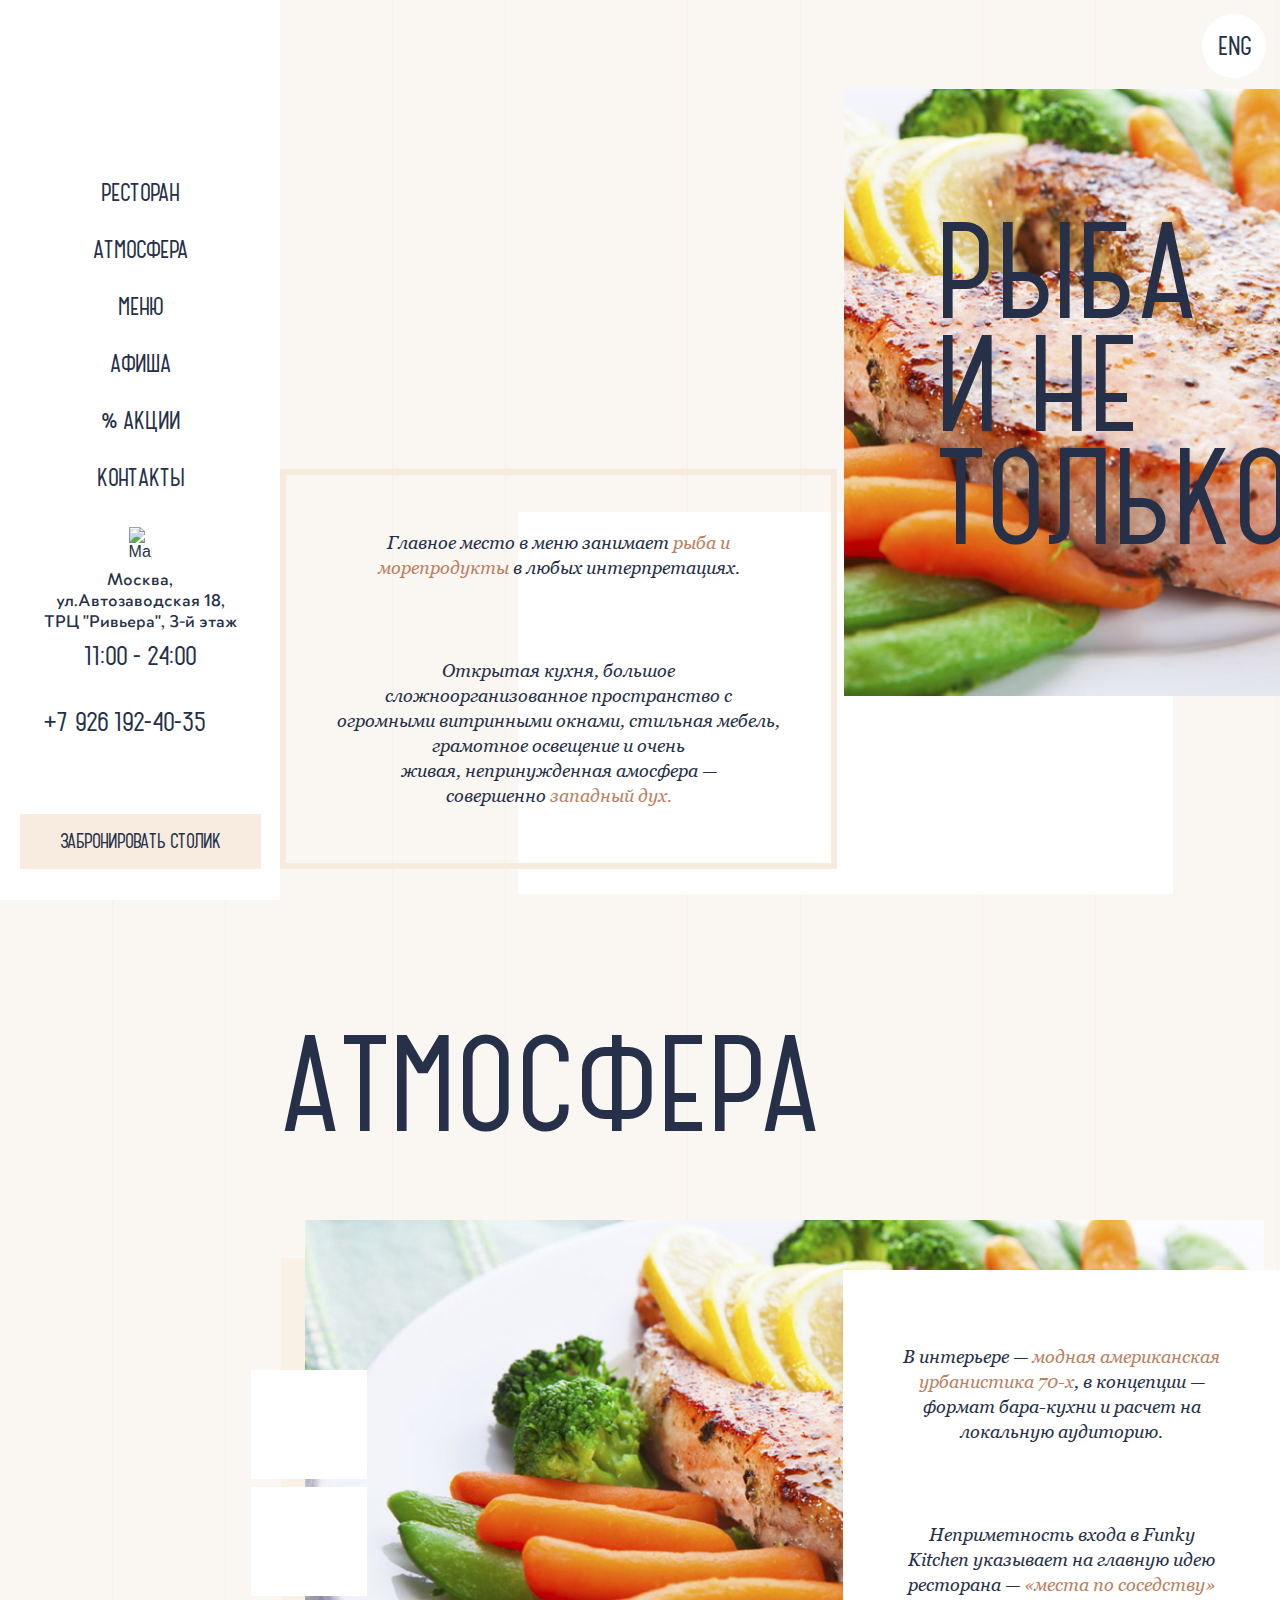
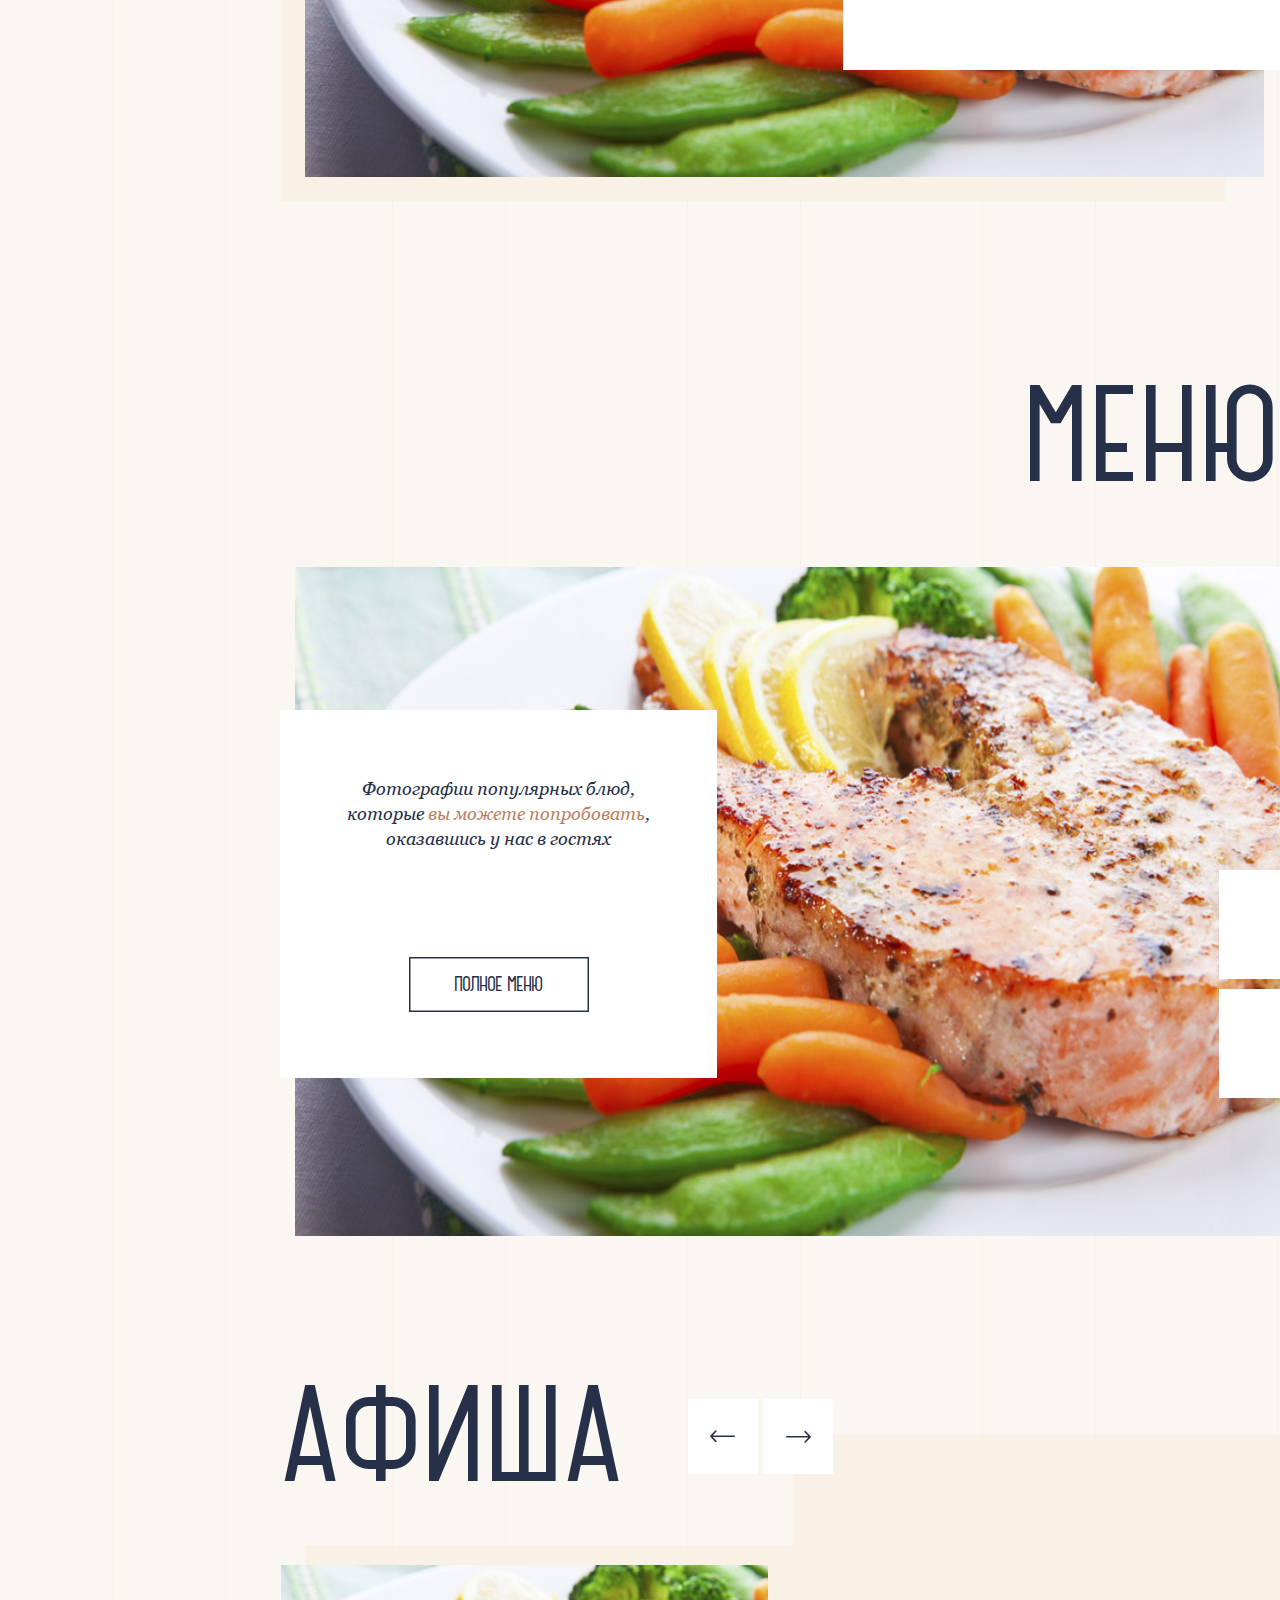
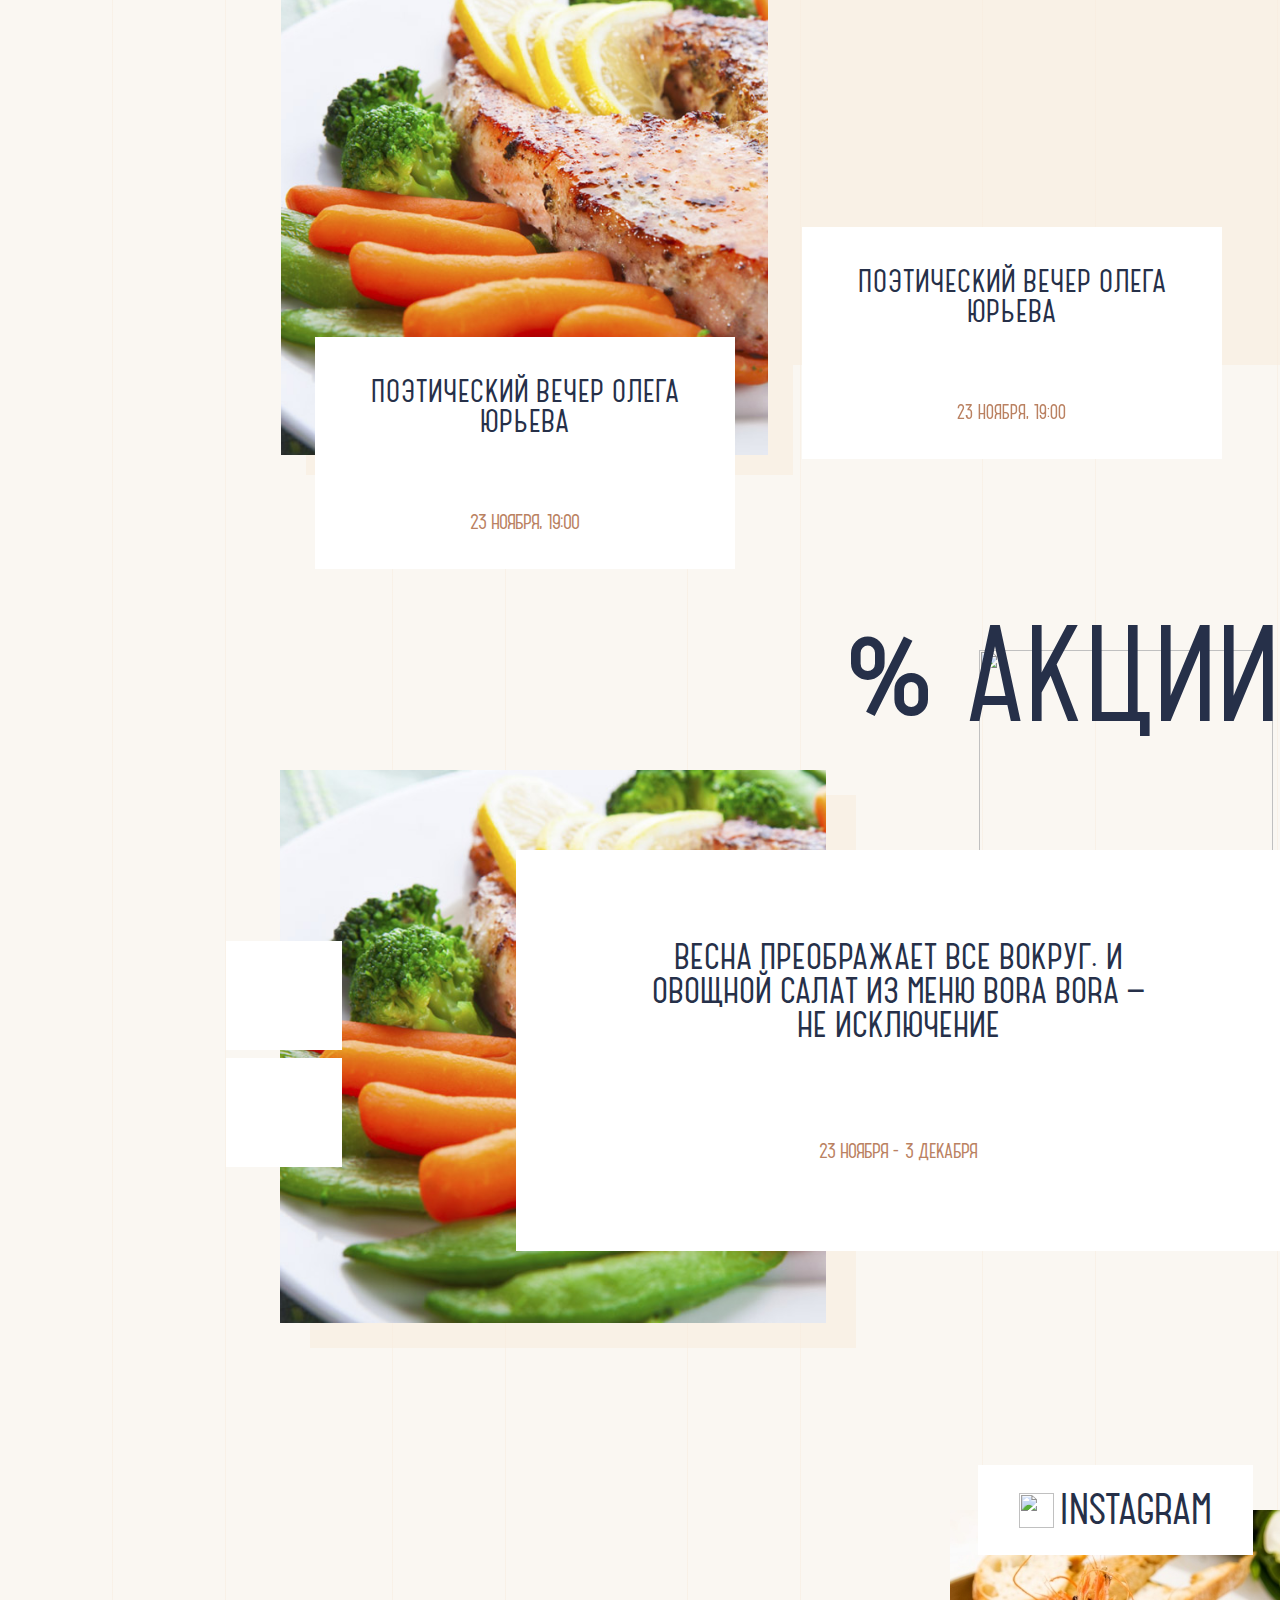
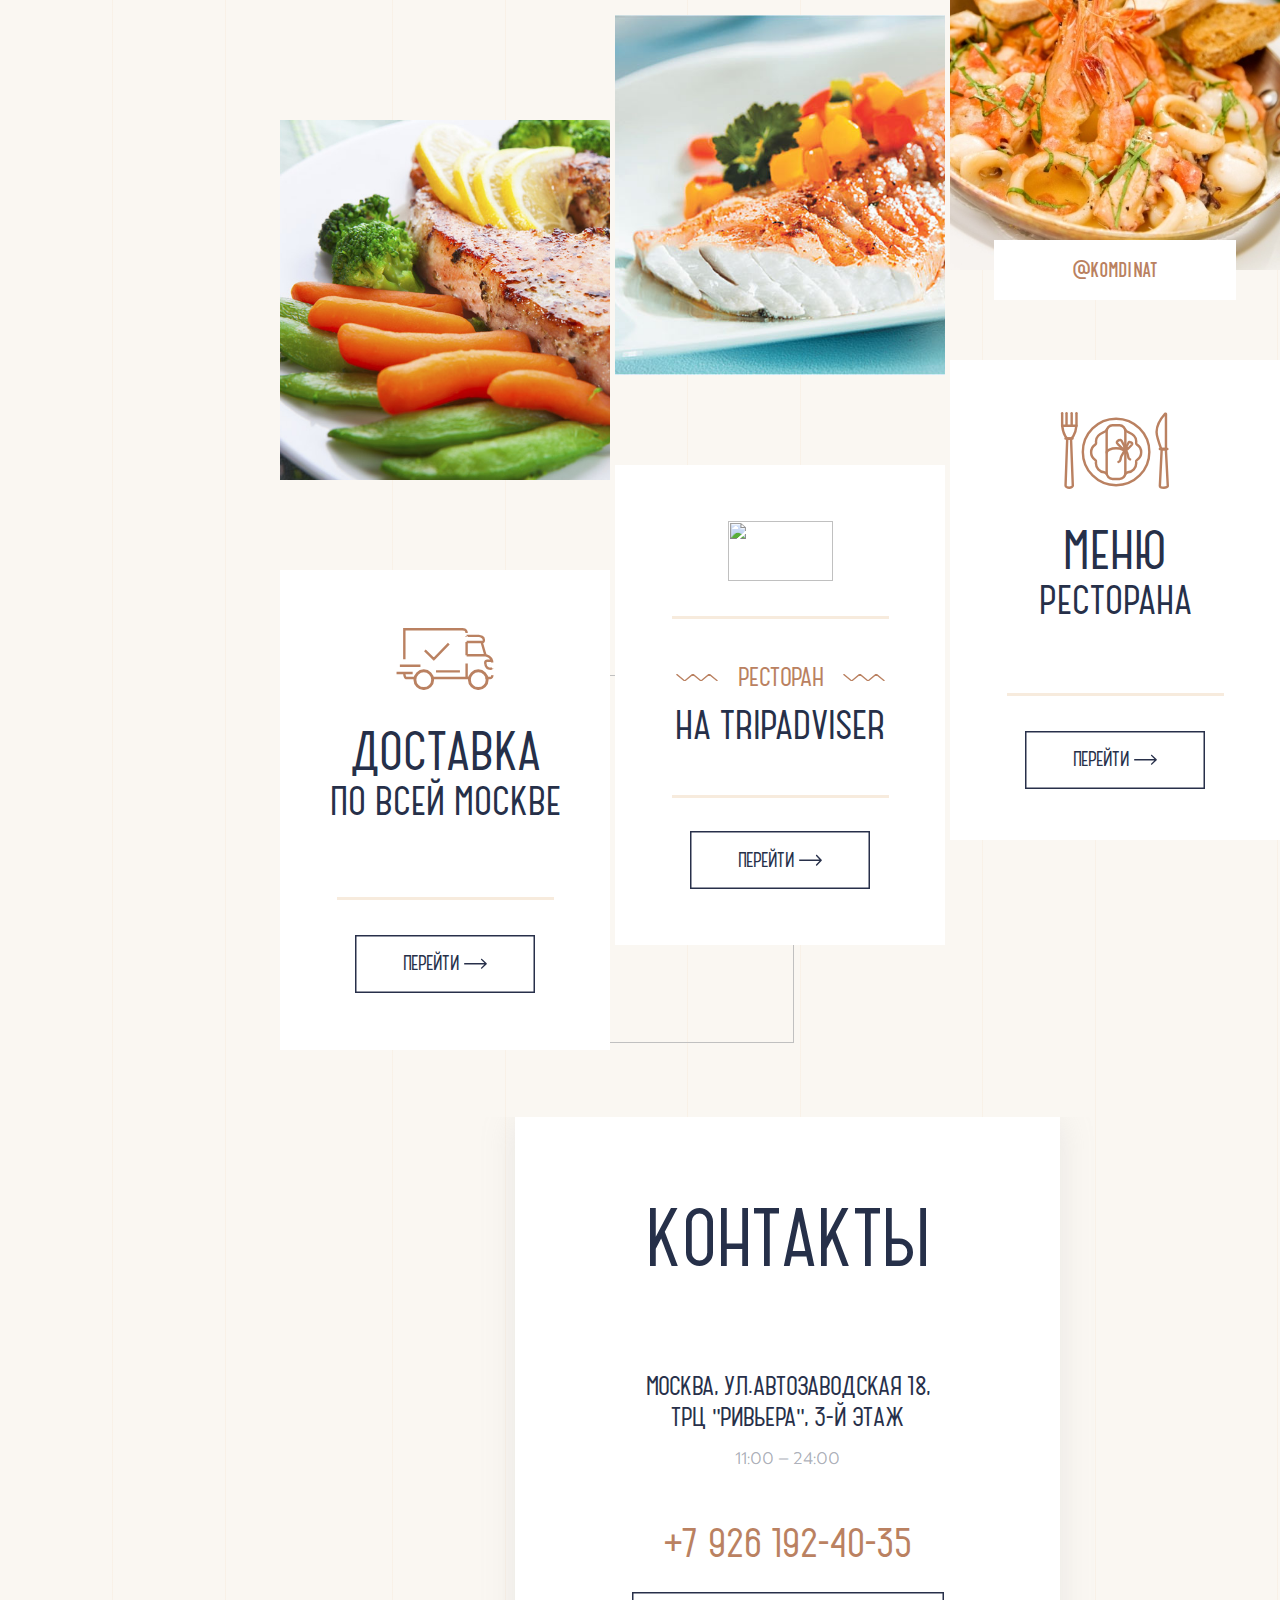
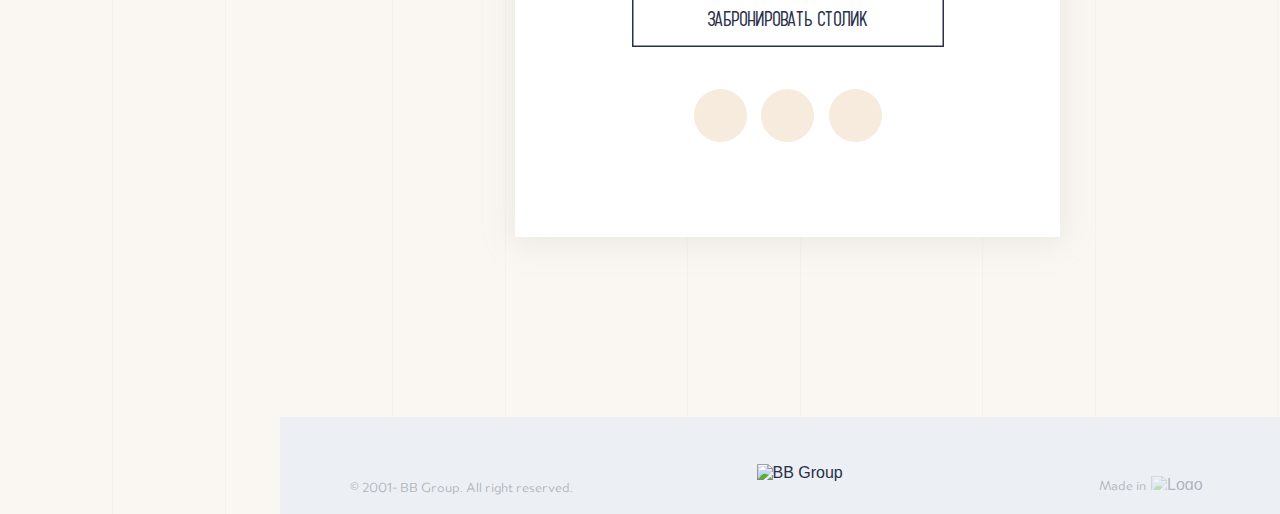
==== commit f18e4371: "update" ====
--- a/index.html
+++ b/index.html
@@ -16,7 +16,6 @@
             crossorigin="anonymous"></script>
     <script src="js/main.js"></script>
 
-
 </head>
 <body>
 
@@ -36,7 +35,7 @@
 
     <nav class="aside-mob-nav" id="mob_menu">
 
-        <img src="assets/pictures/svg/owl.svg" class="aside-mob-icon" alt="Сова"/>
+        <a href="https://www.tripadvisor.ru/" class="aside-mob-icon"></a>
 
         <ul class="nav-mob-list">
             <li class="nav-mob-item">
@@ -59,7 +58,7 @@
             </li>
         </ul>
 
-        <img src="assets/pictures/svg/zigzag.svg" class="aside-mob-icon" />
+        <img src="assets/pictures/svg/zigzag.svg" class="aside-mob-icon"/>
 
         <div class="aside__container">
             <div class="aside-wrapper">
@@ -68,7 +67,7 @@
                     <br/>ТРЦ "Ривьера", 3-й этаж</p>
             </div>
             <p class="aside-text">11:00 - 24:00</p>
-            <p class="aside-text">+7 926 192-40-35</p>
+            <a href="tel:+7 (962) 192-40-35" class="aside-text">+7 926 192-40-35</a>
         </div>
 
         <a class="aside-btn">Забронировать столик</a>
@@ -101,17 +100,22 @@
         </nav>
 
         <div class="aside__container">
-            <img src="assets/pictures/svg/placeholder.svg" class="aside-icon" alt="Маркер карты"/>
-            <p class="aside-text">Москва,
-                <br/>ул.Автозаводская 18,
-                <br/>ТРЦ "Ривьера", 3-й этаж</p>
-            <p class="aside-text">11:00 - 24:00</p>
-            <p class="aside-text">+7 926 192-40-35</p>
-        </div>
-
-        <img src="assets/pictures/svg/owl.svg" class="aside-img" alt="Морда совы"/>
-
-        <a id="aside_btn" class="aside-btn">Забронировать столик</a>
+            <a href="#contats" class="aside-contacts-link">
+                <img src="assets/pictures/svg/placeholder.svg" class="aside-icon" alt="Маркер карты"/>
+                <p class="aside-text">Москва,
+                    <br/>ул.Автозаводская 18,
+                    <br/>ТРЦ "Ривьера", 3-й этаж</p>
+                <p class="aside-text">11:00 - 24:00</p>
+            </a>
+            <a href="tel:+7 (962) 192-40-35" class="aside-tel aside-text">+7 926 192-40-35</a>
+        </div>
+
+        <a href="https://www.tripadvisor.ru/" class="aside-img-link"></a>
+
+        <div class="aside-btn-wrapper">
+            <a id="aside_btn" class="aside-btn">Забронировать столик</a>
+        </div>
+
     </div>
 
 </aside>
@@ -136,9 +140,9 @@
                     <section class="data__container">
                         <div class="data-calendar-wrapper" id="calendar"></div>
                         <div class="data-time-wrapper">
-                            <p class="data-text" onclick="getTime('утро')">Утро</p>
-                            <p class="data-text" onclick="getTime('день')">День</p>
-                            <p class="data-text" onclick="getTime('вечер')">Вечер</p>
+                            <p class="data-text" onclick="getTime('morning')">Утро</p>
+                            <p class="data-text" onclick="getTime('day')">День</p>
+                            <p class="data-text" onclick="getTime('evening')">Вечер</p>
                         </div>
                     </section>
 
@@ -161,7 +165,8 @@
                 </div>
                 <div class="field-wrapper">
                     <label class="field-label" for="email">Электорнная почта</label>
-                    <input type="email" class="field validate" id="email" placeholder="Например, maryivanova@example.ru" required/>
+                    <input type="email" class="field validate" id="email" placeholder="Например, maryivanova@example.ru"
+                           required/>
                 </div>
                 <div class="field-wrapper">
                     <label class="field-label" for="comment">Комментарий</label>
@@ -234,16 +239,16 @@
             <div class="slider-wrapper swiper-container swiper-container-1 swiper-container-vertical">
                 <ul class="slider-list swiper-wrapper">
                     <li class="slider-item swiper-slide">
-                        <img src="assets/pictures/png/1.png" class="slider-img" />
-                    </li>
-                    <li class="slider-item swiper-slide">
-                        <img src="assets/pictures/png/2.png" class="slider-img" />
-                    </li>
-                    <li class="slider-item swiper-slide">
-                        <img src="assets/pictures/png/3.png" class="slider-img" />
-                    </li>
-                    <li class="slider-item swiper-slide">
-                        <img src="assets/pictures/png/2.png" class="slider-img" />
+                        <img src="assets/pictures/png/1.png" class="slider-img"/>
+                    </li>
+                    <li class="slider-item swiper-slide">
+                        <img src="assets/pictures/png/2.png" class="slider-img"/>
+                    </li>
+                    <li class="slider-item swiper-slide">
+                        <img src="assets/pictures/png/3.png" class="slider-img"/>
+                    </li>
+                    <li class="slider-item swiper-slide">
+                        <img src="assets/pictures/png/2.png" class="slider-img"/>
                     </li>
                 </ul>
             </div>
@@ -253,7 +258,7 @@
 
     <!-- Third -->
     <section class="container" id="menu">
-        <img src="assets/pictures/svg/dish.svg" class="container-bg" id="menu-bg" />
+        <img src="assets/pictures/svg/dish.svg" class="container-bg" id="menu-bg"/>
         <div class="container-wrapper">
             <h1 class="container-caption">Меню</h1>
             <div class="container-box">
@@ -269,16 +274,16 @@
                 <div class="slider-wrapper swiper-container swiper-container-2 swiper-container-vertical">
                     <ul class="slider-list swiper-wrapper">
                         <li class="slider-item swiper-slide">
-                            <img src="assets/pictures/png/1.png" class="slider-img" />
-                        </li>
-                        <li class="slider-item swiper-slide">
-                            <img src="assets/pictures/png/2.png" class="slider-img" />
-                        </li>
-                        <li class="slider-item swiper-slide">
-                            <img src="assets/pictures/png/3.png" class="slider-img" />
-                        </li>
-                        <li class="slider-item swiper-slide">
-                            <img src="assets/pictures/png/2.png" class="slider-img" />
+                            <img src="assets/pictures/png/1.png" class="slider-img"/>
+                        </li>
+                        <li class="slider-item swiper-slide">
+                            <img src="assets/pictures/png/2.png" class="slider-img"/>
+                        </li>
+                        <li class="slider-item swiper-slide">
+                            <img src="assets/pictures/png/3.png" class="slider-img"/>
+                        </li>
+                        <li class="slider-item swiper-slide">
+                            <img src="assets/pictures/png/2.png" class="slider-img"/>
                         </li>
                     </ul>
                 </div>
@@ -454,13 +459,13 @@
 
     <!-- Fifth -->
     <section class="container" id="action">
-        <img src="assets/pictures/svg/shrimp-right.svg" class="container-bg" id="action-bg" />
+        <img src="assets/pictures/svg/shrimp-right.svg" class="container-bg" id="action-bg"/>
         <div class="container-wrapper">
             <h1 class="container-caption">% Акции</h1>
             <div class="container-box">
-                <p class="container-text">Весна преображает все вокруг. И
+                <a href="" class="container-text">Весна преображает все вокруг. И
                     <br/>овощной салат из меню Bora Bora —
-                    <br/>не исключение</p>
+                    <br/>не исключение</a>
                 <img src="assets/pictures/svg/zigzag.svg" class="container-img"/>
                 <p class="container-text">23 ноября - 3 декабря</p>
             </div>
@@ -470,16 +475,16 @@
                 <div class="slider-wrapper swiper-container swiper-container-4 swiper-container-vertical">
                     <ul class="slider-list swiper-wrapper">
                         <li class="slider-item swiper-slide">
-                            <img src="assets/pictures/png/1.png" class="slider-img" />
-                        </li>
-                        <li class="slider-item swiper-slide">
-                            <img src="assets/pictures/png/2.png" class="slider-img" />
-                        </li>
-                        <li class="slider-item swiper-slide">
-                            <img src="assets/pictures/png/3.png" class="slider-img" />
-                        </li>
-                        <li class="slider-item swiper-slide">
-                            <img src="assets/pictures/png/2.png" class="slider-img" />
+                            <img src="assets/pictures/png/1.png" class="slider-img"/>
+                        </li>
+                        <li class="slider-item swiper-slide">
+                            <img src="assets/pictures/png/2.png" class="slider-img"/>
+                        </li>
+                        <li class="slider-item swiper-slide">
+                            <img src="assets/pictures/png/3.png" class="slider-img"/>
+                        </li>
+                        <li class="slider-item swiper-slide">
+                            <img src="assets/pictures/png/2.png" class="slider-img"/>
                         </li>
                     </ul>
                 </div>
@@ -490,7 +495,7 @@
 
     <!-- Sixth -->
     <section class="container">
-        <img src="assets/pictures/svg/shrimp-left.svg" class="container-bg" id="slider-bg" />
+        <img src="assets/pictures/svg/shrimp-left.svg" class="container-bg" id="slider-bg"/>
         <div class="container-wrapper">
             <div class="container-box">
                 <a href="" class="container-link instagram"></a>
@@ -539,7 +544,7 @@
                 <p class="container-text">Ресторан</p>
                 <h3 class="container-caption">На tripadviser</h3>
                 <span class="container-line"></span>
-                <a href="" class="container-btn">
+                <a href="https://www.tripadvisor.ru/" class="container-btn">
                     <p class="container-btn-text">Перейти</p>
                     <img src="assets/pictures/svg/arrow-right.svg" class="container-btn-icon"/>
                 </a>
@@ -578,7 +583,8 @@
 
         <div class="container-map" id="map">
             <div class="map-wrapper">
-                <iframe src="https://snazzymaps.com/embed/65618" width="100%" height="887px" style="border:none;"></iframe>
+                <iframe src="https://snazzymaps.com/embed/65618" width="100%" height="887px"
+                        style="border:none;"></iframe>
             </div>
         </div>
     </section>
@@ -589,10 +595,10 @@
         <div class="footer-wrapper">
             <p class="footer-text">© 2001-<span class="year"></span> BB Group. All right reserved.</p>
             <img src="assets/pictures/svg/bb-logo.svg" class="footer-img" alt="BB Group"/>
-            <div class="footer__container">
+            <a href="https://flat12.ru/" class="footer__container">
                 <p class="footer-made">Made in</p>
                 <img src="assets/pictures/svg/flat12-logo.svg" class="footer-logo" alt="Logo Flat12"/>
-            </div>
+            </a>
         </div>
 
         <div class="footer-wrapper--small">
@@ -600,10 +606,10 @@
             <img src="assets/pictures/svg/bb-logo.svg" class="footer-img" alt="BB Group"/>
             <div class="footer__container">
                 <p class="footer-text">© 2001-<span class="year"></span> BB Group. All right reserved.</p>
-                <div class="footer__container">
+                <a href="https://flat12.ru/" class="footer__container">
                     <p class="footer-made">Made in</p>
                     <img src="assets/pictures/svg/flat12-logo.svg" class="footer-logo" alt="Logo Flat12"/>
-                </div>
+                </a>
             </div>
         </div>
 
@@ -617,29 +623,35 @@
 <script src="js/swiper.min.js"></script>
 <script src="js/swiper.js"></script>
 
-
+<!-- Calendar -->
 <script src="https://cdnjs.cloudflare.com/ajax/libs/underscore.js/1.8.3/underscore-min.js"></script>
 <script src="https://cdnjs.cloudflare.com/ajax/libs/moment.js/2.10.6/moment.min.js"></script>
 <script src="js/clndr.js"></script>
 <script>
+    // Календарь
     $(document).ready(function () {
         $('#calendar').clndr({
             clickEvents: {
-                click: function(target) {
-                    console.log(target);
+                click: function (target) {
                     console.log(target.date._i);
+                    $('#date').attr('value', target.date._i);
                     $(target.element).addClass('active-day');
-
                 },
-                onMonthChange: function(month) {
+                onMonthChange: function (month) {
                     console.log('you just went to ' + month.format('MMMM, YYYY'));
                 }
             },
-            doneRendering: function() {
+            doneRendering: function () {
                 console.log('this would be a fine place to attach custom event handlers.');
             }
         });
     });
+
+    // Получить время посещения и перезаписать value
+    function getTime(e) {
+        console.log(e);
+        $('#date').attr('value', $('#date').val() + ' ' + e);
+    }
 </script>
 
 </body>
--- a/css/style.css
+++ b/css/style.css
@@ -1,3 +1,4 @@
+@charset "UTF-8";
 @font-face {
   font-family: 'Catorze27 Style 1';
   src: url("../assets/font/catorze27style1-semibold.ttf"); }
@@ -35,10 +36,7 @@
 html {
   width: 100%;
   height: 100vh;
-  background: #FAF7F2; }
-  @media screen and (max-width: 649px) {
-    html {
-      background: #FAF7F2 !important; } }
+  background: repeating-linear-gradient(90deg, #FAF7F2, #FAF7F2 112px, #F7EBDD 113px, #F7EBDD 113px); }
 
 body {
   width: 100%;
@@ -271,7 +269,13 @@
   position: absolute;
   right: 45px;
   top: 28px;
-  z-index: 4; }
+  z-index: 4;
+  background: url("../assets/pictures/svg/owl.svg") no-repeat 50% 50%;
+  background-size: 61px 34px;
+  transition: all 0.35s cubic-bezier(0.51, 0.92, 0.24, 1.15); }
+  .aside-mob-icon:first-child:hover {
+    background: url("../assets/pictures/svg/owl-brown.svg") no-repeat 50% 50%;
+    background-size: 61px 34px; }
   @media screen and (max-width: 649px) {
     .aside-mob-icon:first-child {
       right: 25px;
@@ -302,9 +306,13 @@
   text-align: center;
   text-transform: uppercase;
   color: #28304A; }
-  @media screen and (max-width: 649px) {
+  @media screen and (min-width: 768px) and (max-width: 991px) {
     .aside-mob-nav .nav-mob-list .nav-mob-item .nav-mob-item-link {
       line-height: 45px;
+      font-size: 30px; } }
+  @media screen and (max-width: 649px) {
+    .aside-mob-nav .nav-mob-list .nav-mob-item .nav-mob-item-link {
+      line-height: 50px;
       font-size: 24px; } }
 
 .aside-mob-nav .aside__container .aside-wrapper {
@@ -342,8 +350,8 @@
       font-size: 14px;
       margin: 0 auto; } }
 .aside-mob-nav .aside__container .aside-text:nth-child(3) {
+  display: block;
   font-family: 'Catorze27 Style 1', sans-serif;
-  line-height: 62px;
   font-size: 24px;
   text-align: center;
   color: #28304A;
@@ -372,7 +380,10 @@
   text-transform: uppercase;
   cursor: pointer;
   font-size: 22px;
-  line-height: 57px; }
+  line-height: 57px;
+  transition: all 0.35s cubic-bezier(0.51, 0.92, 0.24, 1.15); }
+  .nav-item-link:hover {
+    color: #f1dac2; }
   @media screen and (min-height: 800px) and (max-height: 869px) {
     .nav-item-link {
       line-height: 47px; } }
@@ -380,12 +391,14 @@
     .nav-item-link {
       line-height: 42px; } }
 
-.aside__container {
+.aside__container .aside-contacts-link {
+  cursor: pointer;
   display: flex;
   flex-direction: column;
   align-items: center; }
 
 .aside-icon {
+  cursor: pointer;
   width: 23px;
   height: 33px;
   margin-bottom: 10px; }
@@ -395,6 +408,7 @@
       height: auto; } }
 
 .aside__container .aside-text {
+  cursor: pointer;
   text-align: center; }
   .aside__container .aside-text:nth-child(2) {
     font-family: 'Merel Medium', sans-serif;
@@ -419,19 +433,39 @@
     text-transform: uppercase;
     font-size: 24px; }
 
-.aside-img {
+.aside-tel {
+  cursor: pointer; }
+
+.aside-img-link {
+  cursor: pointer;
+  display: block;
   width: 51px;
   height: 29px;
-  margin: 35px auto; }
+  margin: 35px auto;
+  background: url("../assets/pictures/svg/owl.svg") no-repeat 50% 50%;
+  background-size: 51px 29px;
+  transition: all 0.35s cubic-bezier(0.51, 0.92, 0.24, 1.15); }
+  .aside-img-link:hover {
+    background: url("../assets/pictures/svg/owl-brown.svg") no-repeat 50% 50%;
+    background-size: 51px 29px; }
   @media screen and (min-height: 870px) and (max-height: 950px) {
-    .aside-img {
+    .aside-img-link {
       margin: 30px auto 20px; } }
   @media screen and (min-height: 800px) and (max-height: 869px) {
-    .aside-img {
+    .aside-img-link {
       margin: 25px auto 15px; } }
   @media screen and (min-height: 768px) and (max-height: 799px) {
-    .aside-img {
+    .aside-img-link {
       margin: 20px auto 15px; } }
+
+.aside-btn-wrapper {
+  position: relative;
+  overflow: hidden;
+  width: 241px;
+  height: 55px; }
+  @media screen and (min-width: 1366px) and (max-width: 1599px) {
+    .aside-btn-wrapper {
+      width: 210px; } }
 
 .aside-btn {
   cursor: pointer;
@@ -445,6 +479,33 @@
   font-family: 'Catorze27 Style 1', sans-serif;
   text-transform: uppercase;
   font-size: 18px; }
+  .aside-btn:before {
+    width: 250px;
+    height: 150px;
+    border: none;
+    background: #263049;
+    content: "";
+    position: absolute;
+    top: -250px;
+    left: 0;
+    -webkit-transform: skewY(15deg) translateY(0);
+    transform: skewY(15deg) translateY(0);
+    transition: all 250ms ease; }
+  .aside-btn:after {
+    content: 'ЗАБРОНИРОВАТЬ СТОЛИК';
+    position: absolute;
+    left: 50%;
+    top: 50%;
+    transition: all 250ms ease;
+    -webkit-transform: translateY(-50%) translateX(-50%);
+    transform: translateY(-50%) translateX(-50%);
+    color: rgba(241, 218, 194, 0);
+    width: 100%;
+    text-align: center; }
+  .aside-btn:hover:before {
+    top: -50px; }
+  .aside-btn:hover:after {
+    color: #fff; }
   @media screen and (min-width: 1366px) and (max-width: 1599px) {
     .aside-btn {
       width: 210px; } }
@@ -626,11 +687,13 @@
               right: -24px;
               top: calc(50% - 5px); } }
       .pop-up__container:nth-child(2) .pop-up-form .field__container:first-child .field-wrapper:first-child .field {
-        width: 100px;
+        width: 80px;
+        margin-right: 20px;
         position: relative; }
         @media screen and (max-width: 649px) {
           .pop-up__container:nth-child(2) .pop-up-form .field__container:first-child .field-wrapper:first-child .field {
-            width: 60px; } }
+            width: 60px;
+            margin-right: 0; } }
       .pop-up__container:nth-child(2) .pop-up-form .field__container:first-child .field-wrapper:nth-child(2) {
         width: 230px;
         margin: 0 0 auto auto; }
@@ -689,7 +752,8 @@
       text-align: center;
       text-transform: uppercase;
       position: relative;
-      box-shadow: 0 0 0 1.5px #28304A inset; }
+      box-shadow: 0 0 0 1.5px #28304A inset;
+      transition: all 0.4s 0.4s cubic-bezier(0.86, 0, 0.07, 1); }
       .pop-up__container:nth-child(2) .pop-up-form .field__container:nth-child(2) .form-btn:before, .pop-up__container:nth-child(2) .pop-up-form .field__container:nth-child(2) .form-btn:after {
         content: "";
         position: absolute;
@@ -704,10 +768,12 @@
         box-shadow: -2px -2px 0 #F1DAC2 inset;
         top: 0;
         right: 0; }
-      .pop-up__container:nth-child(2) .pop-up-form .field__container:nth-child(2) .form-btn:hover::before, .pop-up__container:nth-child(2) .pop-up-form .field__container:nth-child(2) .form-btn:hover::after {
-        height: 100%;
-        width: 100%;
-        transition: height 0.4s cubic-bezier(0.86, 0, 0.07, 1), width 0.4s 0.4s cubic-bezier(0.86, 0, 0.07, 1); }
+      .pop-up__container:nth-child(2) .pop-up-form .field__container:nth-child(2) .form-btn:hover {
+        color: #F1DAC2; }
+        .pop-up__container:nth-child(2) .pop-up-form .field__container:nth-child(2) .form-btn:hover::before, .pop-up__container:nth-child(2) .pop-up-form .field__container:nth-child(2) .form-btn:hover::after {
+          height: 100%;
+          width: 100%;
+          transition: height 0.4s cubic-bezier(0.86, 0, 0.07, 1), width 0.4s 0.4s cubic-bezier(0.86, 0, 0.07, 1); }
     .pop-up__container:nth-child(2) .pop-up-form .field__container:nth-child(2) .field-wrapper .field-label {
       width: 207px; }
       @media screen and (max-width: 649px) {
@@ -898,7 +964,7 @@
   flex-direction: column;
   align-items: center;
   position: relative;
-  background: #FAF7F2;
+  background: repeating-linear-gradient(90deg, #FAF7F2, #FAF7F2 112px, #F7EBDD 113px, #F7EBDD 113px);
   background-size: 295px 368px; }
   @media screen and (min-width: 1366px) and (max-width: 1599px) {
     .main {
@@ -2216,7 +2282,8 @@
     text-align: center;
     text-transform: uppercase;
     line-height: 34px;
-    margin: auto auto 0; }
+    margin: auto auto 0;
+    cursor: pointer; }
     @media screen and (min-width: 650px) and (max-width: 992px) {
       .main .container:nth-child(5) .container-wrapper .container-box .container-text:first-child {
         font-size: 17px;
@@ -3091,10 +3158,12 @@
       box-shadow: -2px -2px 0 #F1DAC2 inset;
       top: 0;
       right: 0; }
-    .main .container:nth-child(8) .container-wrapper .container-btn:hover::before, .main .container:nth-child(8) .container-wrapper .container-btn:hover::after {
-      height: 100%;
-      width: 100%;
-      transition: height 0.4s cubic-bezier(0.86, 0, 0.07, 1), width 0.4s 0.4s cubic-bezier(0.86, 0, 0.07, 1); }
+    .main .container:nth-child(8) .container-wrapper .container-btn:hover {
+      color: #F1DAC2; }
+      .main .container:nth-child(8) .container-wrapper .container-btn:hover::before, .main .container:nth-child(8) .container-wrapper .container-btn:hover::after {
+        height: 100%;
+        width: 100%;
+        transition: height 0.4s cubic-bezier(0.86, 0, 0.07, 1), width 0.4s 0.4s cubic-bezier(0.86, 0, 0.07, 1); }
   .main .container:nth-child(8) .container-wrapper .container__box {
     margin: 35px auto auto;
     width: 202px;
@@ -3244,17 +3313,23 @@
   margin: 39px auto 24.5px; }
 
 .footer-wrapper .footer__container {
+  cursor: pointer;
   margin-top: 51px;
   display: flex;
   flex-direction: row;
   align-items: baseline;
-  opacity: .3; }
+  opacity: .3;
+  transition: all 0.3s cubic-bezier(0.22, 0.68, 0, 1.71); }
+  .footer-wrapper .footer__container:hover {
+    opacity: 1; }
 
 .footer-wrapper .footer__container .footer-made {
   font-family: 'Merel Regular', sans-serif;
+  cursor: pointer;
   font-size: 14px; }
 
 .footer-wrapper .footer__container .footer-logo {
+  cursor: pointer;
   width: 59px;
   height: 14px;
   margin-left: 5px; }
@@ -3311,19 +3386,24 @@
       margin: 17px auto 10px; } }
 
 .footer-wrapper--small .footer__container .footer__container {
+  cursor: pointer;
   opacity: .3;
   display: flex;
   flex-direction: row;
   align-items: flex-end;
   justify-content: left;
   width: auto;
-  margin-right: 0; }
+  margin-right: 0;
+  transition: all 0.3s cubic-bezier(0.22, 0.68, 0, 1.71); }
+  .footer-wrapper--small .footer__container .footer__container:hover {
+    opacity: 1; }
   @media screen and (max-width: 649px) {
     .footer-wrapper--small .footer__container .footer__container {
       border: 0;
       margin: 0 auto; } }
 
 .footer-wrapper--small .footer__container .footer__container .footer-made {
+  cursor: pointer;
   font-family: 'Merel', sans-serif;
   line-height: normal;
   font-size: 14px;
@@ -3331,23 +3411,36 @@
   margin-right: 2px; }
 
 .footer-wrapper--small .footer__container .footer__container .footer-logo {
+  cursor: pointer;
   width: 54px;
   height: 14px; }
 
 /*end*/
 /*page*/
-html {
-  background: url("../assets/pictures/svg/fish.svg") no-repeat calc(100% + 163px) 396px, #FAF7F2 url("../assets/pictures/svg/fish.svg") no-repeat 127px 1510px;
-  background-size: 327px 332px; }
-  @media screen and (min-width: 650px) and (max-width: 992px) {
-    html {
-      background: #FAF7F2; } }
+.main-event {
+  position: relative; }
+
+.main-event-bg {
+  position: absolute;
+  z-index: 1; }
+  .main-event-bg:nth-child(3) {
+    width: 209px;
+    height: 332px;
+    background: url("../assets/pictures/svg/fish.svg") no-repeat 0 0;
+    background-size: 372px 332px;
+    right: 0;
+    top: 396px; }
+  .main-event-bg:nth-child(4) {
+    width: 372px;
+    height: 332px;
+    left: -127px;
+    top: 1510px; }
 
 .header {
   position: absolute;
   top: 0;
   left: 0;
-  z-index: 1;
+  z-index: 2;
   width: 100%;
   height: 483px; }
   @media screen and (min-width: 650px) and (max-width: 992px) {
@@ -3361,7 +3454,8 @@
   position: relative;
   width: 100%;
   height: 100%;
-  overflow: hidden; }
+  overflow: hidden;
+  z-index: 3; }
 
 .header-img {
   width: 100%;
@@ -3369,10 +3463,18 @@
   position: absolute;
   left: 0;
   right: 0;
-  top: -50%; }
+  top: -50%;
+  -webkit-transition: all 50s ease-out;
+  -o-transition: all 50s ease-out;
+  transition: all 50s ease-out; }
   @media screen and (max-width: 649px) {
     .header-img {
       top: 0; } }
+
+.header-menu--active {
+  -webkit-transform: scale(2);
+  -ms-transform: scale(2);
+  transform: scale(2); }
 
 .content {
   position: absolute;
@@ -3409,7 +3511,7 @@
 
 .content-data {
   margin: 43px auto 32px;
-  font-family: 'Catorze27 Style 1',sans-serif;
+  font-family: 'Catorze27 Style 1', sans-serif;
   line-height: 19px;
   font-size: 18px;
   text-align: center;
@@ -3428,7 +3530,7 @@
 
 .content-caption {
   margin: 0 auto;
-  font-family: 'Catorze27 Style 1',sans-serif;
+  font-family: 'Catorze27 Style 1', sans-serif;
   line-height: 34px;
   font-size: 32px;
   text-align: center;
@@ -3487,12 +3589,16 @@
       font-size: 14px; } }
 
 .content-text---gold {
+  cursor: pointer;
   font-family: 'Georgia', serif;
   line-height: 25px;
   font-size: 18px;
   text-align: center;
   color: #BA8161;
-  font-style: italic; }
+  font-style: italic;
+  transition: all 0.3s cubic-bezier(0.22, 0.68, 0, 1.71); }
+  .content-text---gold:hover {
+    opacity: .6; }
   @media screen and (min-width: 650px) and (max-width: 992px) {
     .content-text---gold {
       line-height: 14px;
@@ -3888,10 +3994,10 @@
   height: 100%; }
 
 .back {
-  position: absolute;
+  position: fixed;
   z-index: 15;
   top: 13px;
-  left: 13px;
+  left: 295px;
   width: 78px;
   height: 78px;
   transition: all 0.3s cubic-bezier(0.785, 0.135, 0.15, 0.86); }
@@ -3912,7 +4018,7 @@
         width: 45px;
         height: 45px;
         top: 5px;
-        left: 5px; } }
+        left: 290px; } }
   .back:after {
     cursor: pointer;
     position: absolute;
@@ -3939,7 +4045,7 @@
   @media screen and (min-width: 1366px) and (max-width: 1599px) {
     .back {
       top: 7px;
-      left: 7px; } }
+      left: 247px; } }
   @media screen and (min-width: 650px) and (max-width: 992px) {
     .back {
       display: none; } }
@@ -3954,26 +4060,43 @@
 /*end*/
 /*menu*/
 .main-menu {
-  background: #FAF7F2 url("../assets/pictures/svg/dish.svg") no-repeat calc(100% - 128px) 76px;
-  background-size: 487px 380px;
   display: flex;
   flex-direction: column; }
-  @media screen and (min-width: 1024px) and (max-width: 1500px) {
-    .main-menu {
-      background: #FAF7F2 url("../assets/pictures/svg/dish.svg") no-repeat calc(100% - 58px) 76px;
-      background-size: 487px 380px; } }
   @media screen and (max-width: 992px) {
     .main-menu {
-      background: #FAF7F2;
       margin: 56px 0 0; } }
+
+.main-menu-bg {
+  z-index: 1;
+  width: 497px;
+  height: 380px;
+  position: absolute;
+  right: 128px;
+  top: 76px; }
+  @media screen and (min-width: 1024px) and (max-width: 1500px) {
+    .main-menu-bg {
+      right: 58px;
+      top: 76px; } }
+  @media screen and (max-width: 992px) {
+    .main-menu-bg {
+      display: none; } }
 
 .main-error {
   height: 100vh;
-  background: #FAF7F2 url("../assets/pictures/svg/fish.svg") no-repeat 50% 67px;
-  background-size: 730px 741px;
   display: flex; }
+  @media screen and (max-width: 740px) {
+    .main-error {
+      overflow-x: hidden; } }
+
+.main-error-bg {
+  position: absolute;
+  top: 67px;
+  left: calc(50% - 365px);
+  width: 730px;
+  height: 741px; }
 
 .wrapper {
+  z-index: 4;
   max-width: 500px;
   width: 100%;
   margin: auto;
@@ -4019,7 +4142,8 @@
   color: #28304A;
   margin: 0 auto auto;
   position: relative;
-  box-shadow: 0 0 0 1.5px #28304A inset; }
+  box-shadow: 0 0 0 1.5px #28304A inset;
+  transition: color 0.4s 0.4s cubic-bezier(0.86, 0, 0.07, 1); }
   .main-btn:before, .main-btn:after {
     content: "";
     position: absolute;
@@ -4034,10 +4158,12 @@
     box-shadow: -2px -2px 0 #F1DAC2 inset;
     top: 0;
     right: 0; }
-  .main-btn:hover::before, .main-btn:hover::after {
-    height: 100%;
-    width: 100%;
-    transition: height 0.4s cubic-bezier(0.86, 0, 0.07, 1), width 0.4s 0.4s cubic-bezier(0.86, 0, 0.07, 1); }
+  .main-btn:hover {
+    color: #F1DAC2; }
+    .main-btn:hover::before, .main-btn:hover::after {
+      height: 100%;
+      width: 100%;
+      transition: height 0.4s cubic-bezier(0.86, 0, 0.07, 1), width 0.4s 0.4s cubic-bezier(0.86, 0, 0.07, 1); }
 
 @media screen and (max-width: 649px) {
   .main-menu .menu-btn,
@@ -4065,7 +4191,8 @@
   margin: 105px auto 56px;
   max-width: 1200px;
   width: 100%;
-  color: #28304A; }
+  color: #28304A;
+  z-index: 4; }
   @media screen and (min-width: 1024px) and (max-width: 1500px) {
     .menu-caption {
       width: 90%; } }
@@ -4083,6 +4210,7 @@
       margin: 40px auto 27px; } }
 
 .menu-list {
+  z-index: 4;
   display: flex;
   flex-direction: row;
   flex-wrap: wrap;
@@ -4597,10 +4725,30 @@
 
 /*end*/
 /*date and time*/
+.form-btn--unactive {
+  cursor: pointer;
+  background: #FFFFFF;
+  outline: none;
+  margin: 0 auto;
+  border: 0;
+  width: 180px;
+  height: 55px;
+  display: flex;
+  flex-direction: row;
+  align-items: center;
+  justify-content: space-around;
+  font-family: 'Catorze27 Style 1', sans-serif;
+  font-size: 18px;
+  text-align: center;
+  text-transform: uppercase;
+  position: relative;
+  box-shadow: 0 0 0 1.5px #28304A inset;
+  opacity: .3; }
+
 .data__container {
   position: absolute;
   z-index: 5;
-  top: 62px;
+  top: 42px;
   right: 0;
   width: 300px;
   height: 265px;
@@ -4608,8 +4756,43 @@
   box-shadow: 0 4px 30px rgba(104, 85, 85, 0.15);
   display: none;
   flex-direction: column;
-  align-items: center; }
-
+  align-items: center;
+  opacity: 0; }
+  @media screen and (max-width: 649px) {
+    .data__container {
+      right: auto;
+      left: 0;
+      top: 32px; } }
+  @media screen and (max-width: 375px) {
+    .data__container {
+      left: 10px; } }
+
+.data--active {
+  display: flex;
+  opacity: 0;
+  top: 42px;
+  animation: showCalendar .3s ease-in-out forwards; }
+  @media screen and (max-width: 649px) {
+    .data--active {
+      top: 32px; } }
+
+@keyframes showCalendar {
+  0% {
+    display: none;
+    opacity: 0;
+    top: 42px; }
+  100% {
+    opacity: 1;
+    top: 62px; } }
+@media screen and (max-width: 649px) {
+  @keyframes showCalendar {
+    0% {
+      display: none;
+      opacity: 0;
+      top: 22px; }
+    100% {
+      opacity: 1;
+      top: 32px; } } }
 .data-time-wrapper {
   width: 256px;
   height: 56px;
@@ -4636,10 +4819,10 @@
     color: #BA8161; }
 
 .empty::placeholder {
-  color: #ff245c !important;
+  color: #f46500 !important;
   transition: color .4s ease-in-out; }
 .empty::-webkit-input-placeholder, .empty::-moz-placeholder, .empty:-moz-placeholder {
-  color: #ff245c !important;
+  color: #f46500 !important;
   transition: color .4s ease-in-out; }
 
 .data-calendar-wrapper {
@@ -4703,7 +4886,8 @@
   vertical-align: bottom; }
 
 td.day.today .day-contents {
-  color: #BA8161; }
+  color: #BA8161;
+  cursor: pointer; }
 
 td.day.active-day {
   position: relative; }
@@ -4721,6 +4905,7 @@
 
 td.day.active-day .day-contents {
   position: absolute;
+  cursor: pointer;
   top: 0;
   left: 0;
   width: 100%;
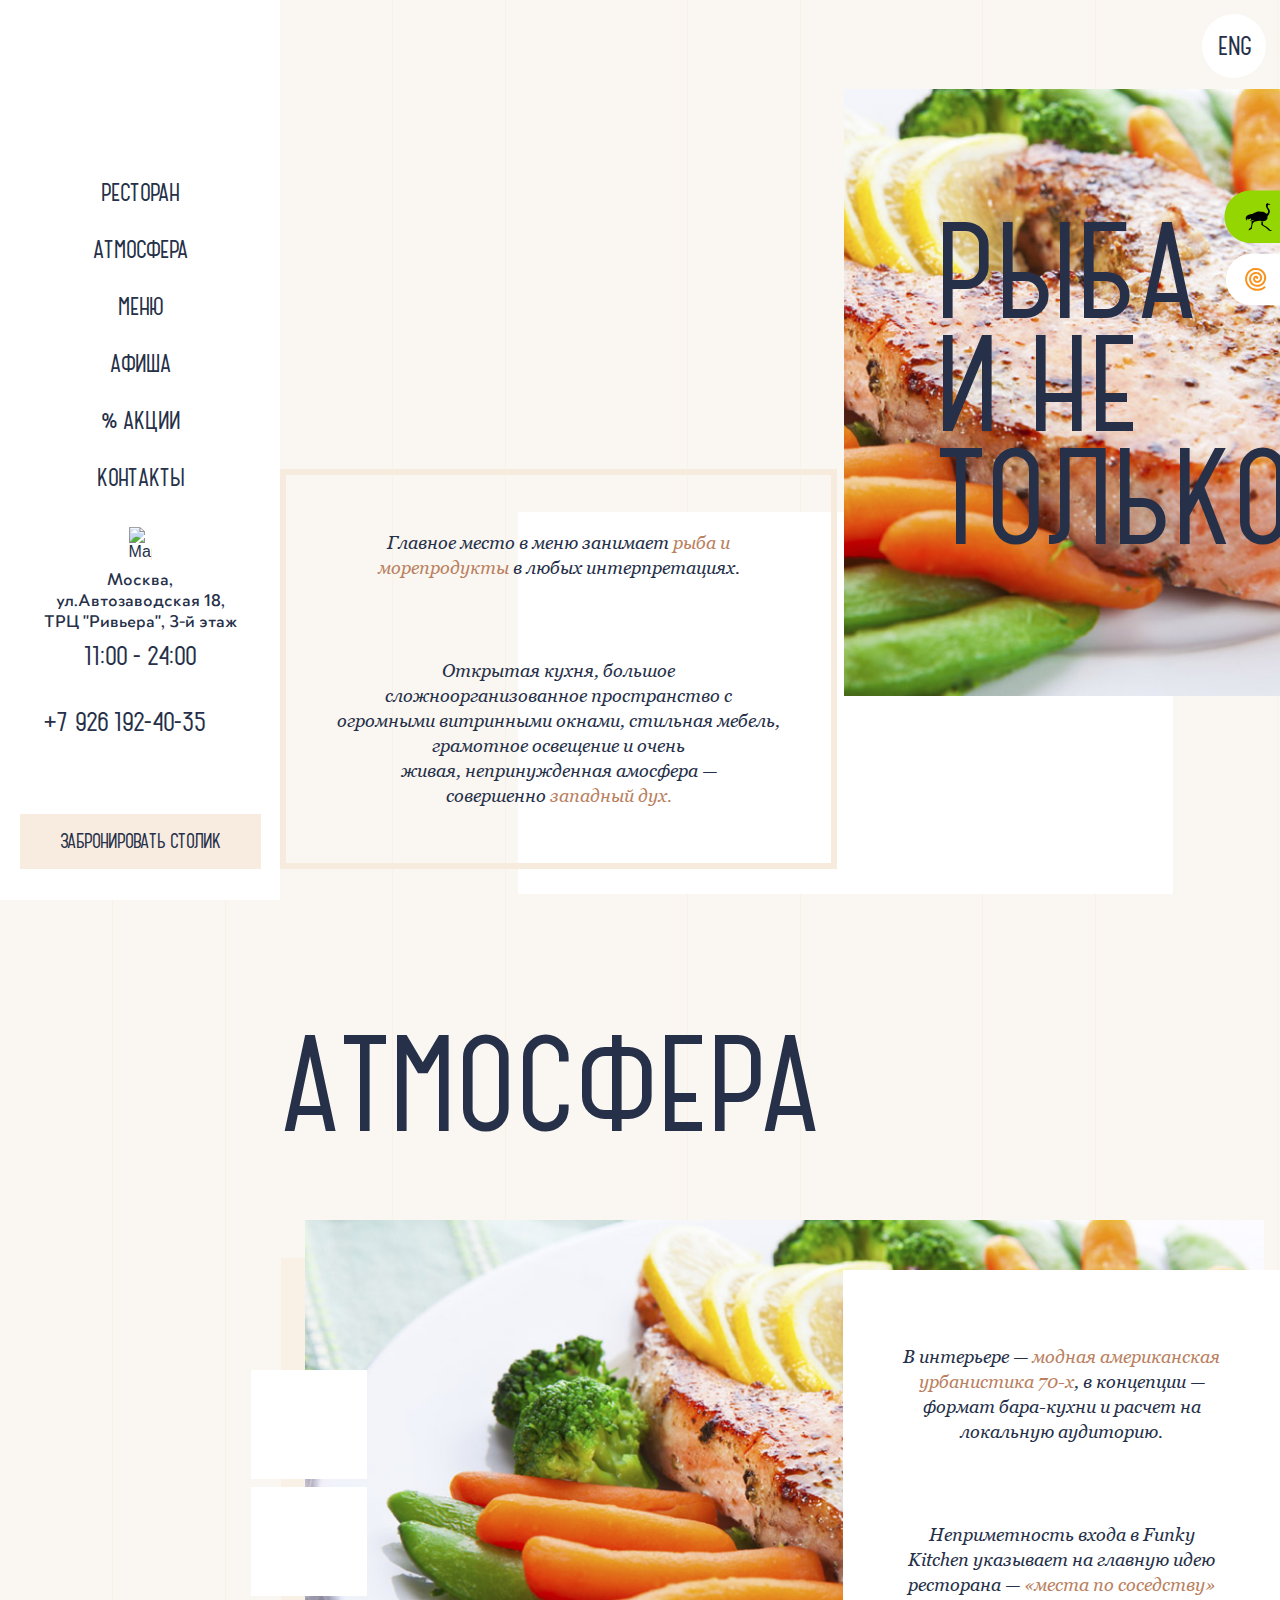
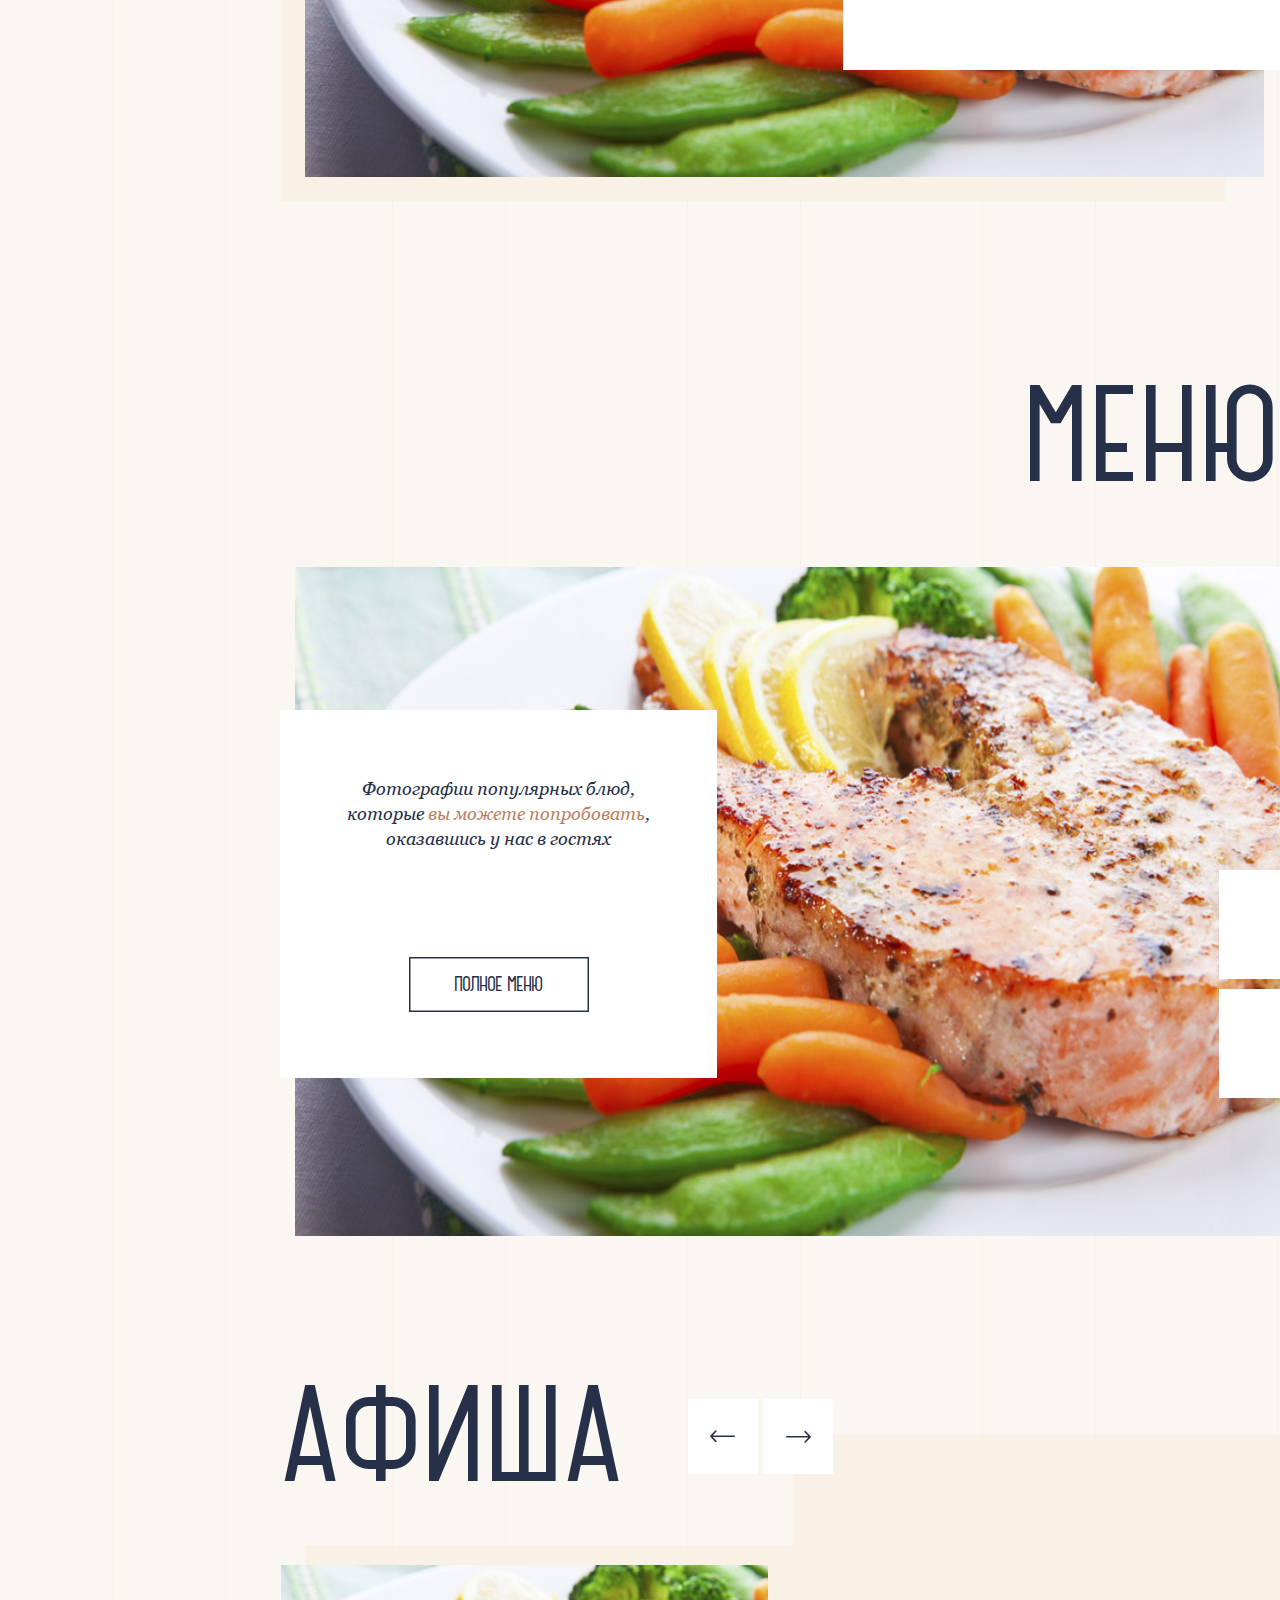
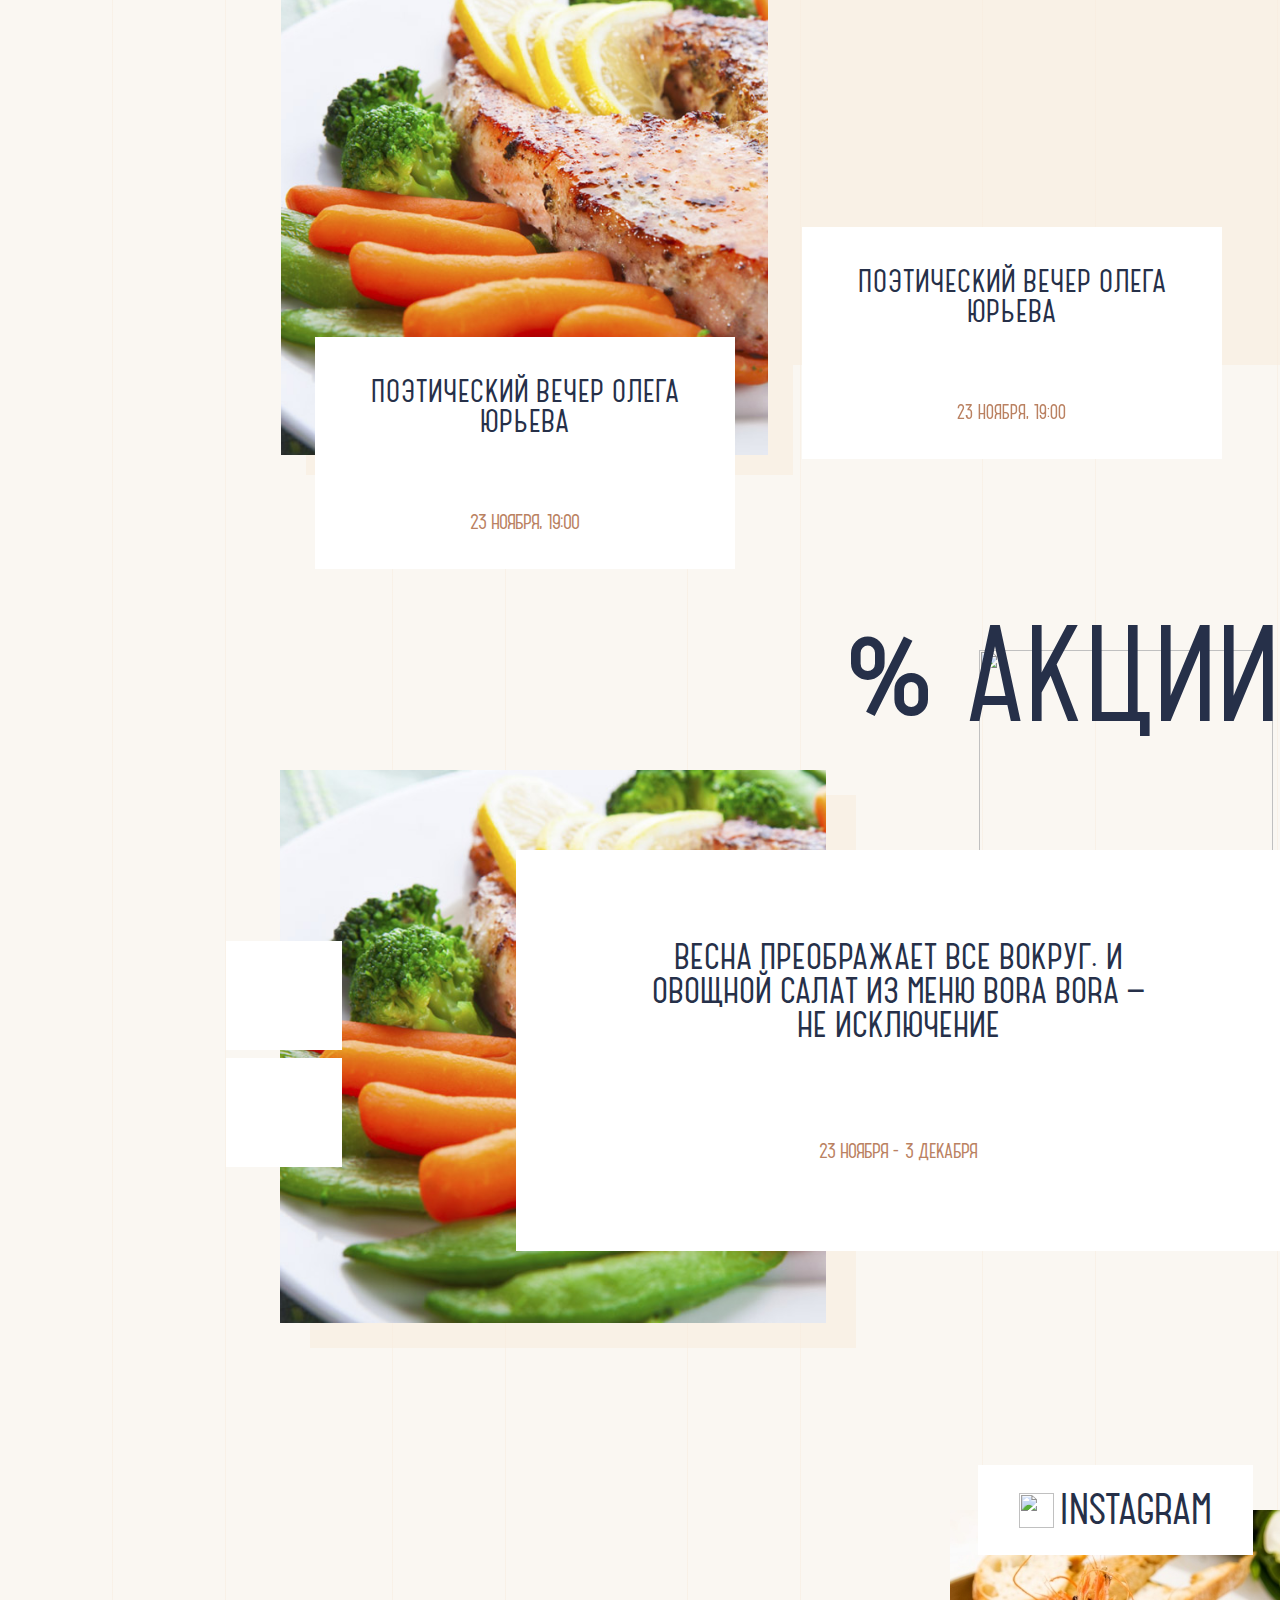
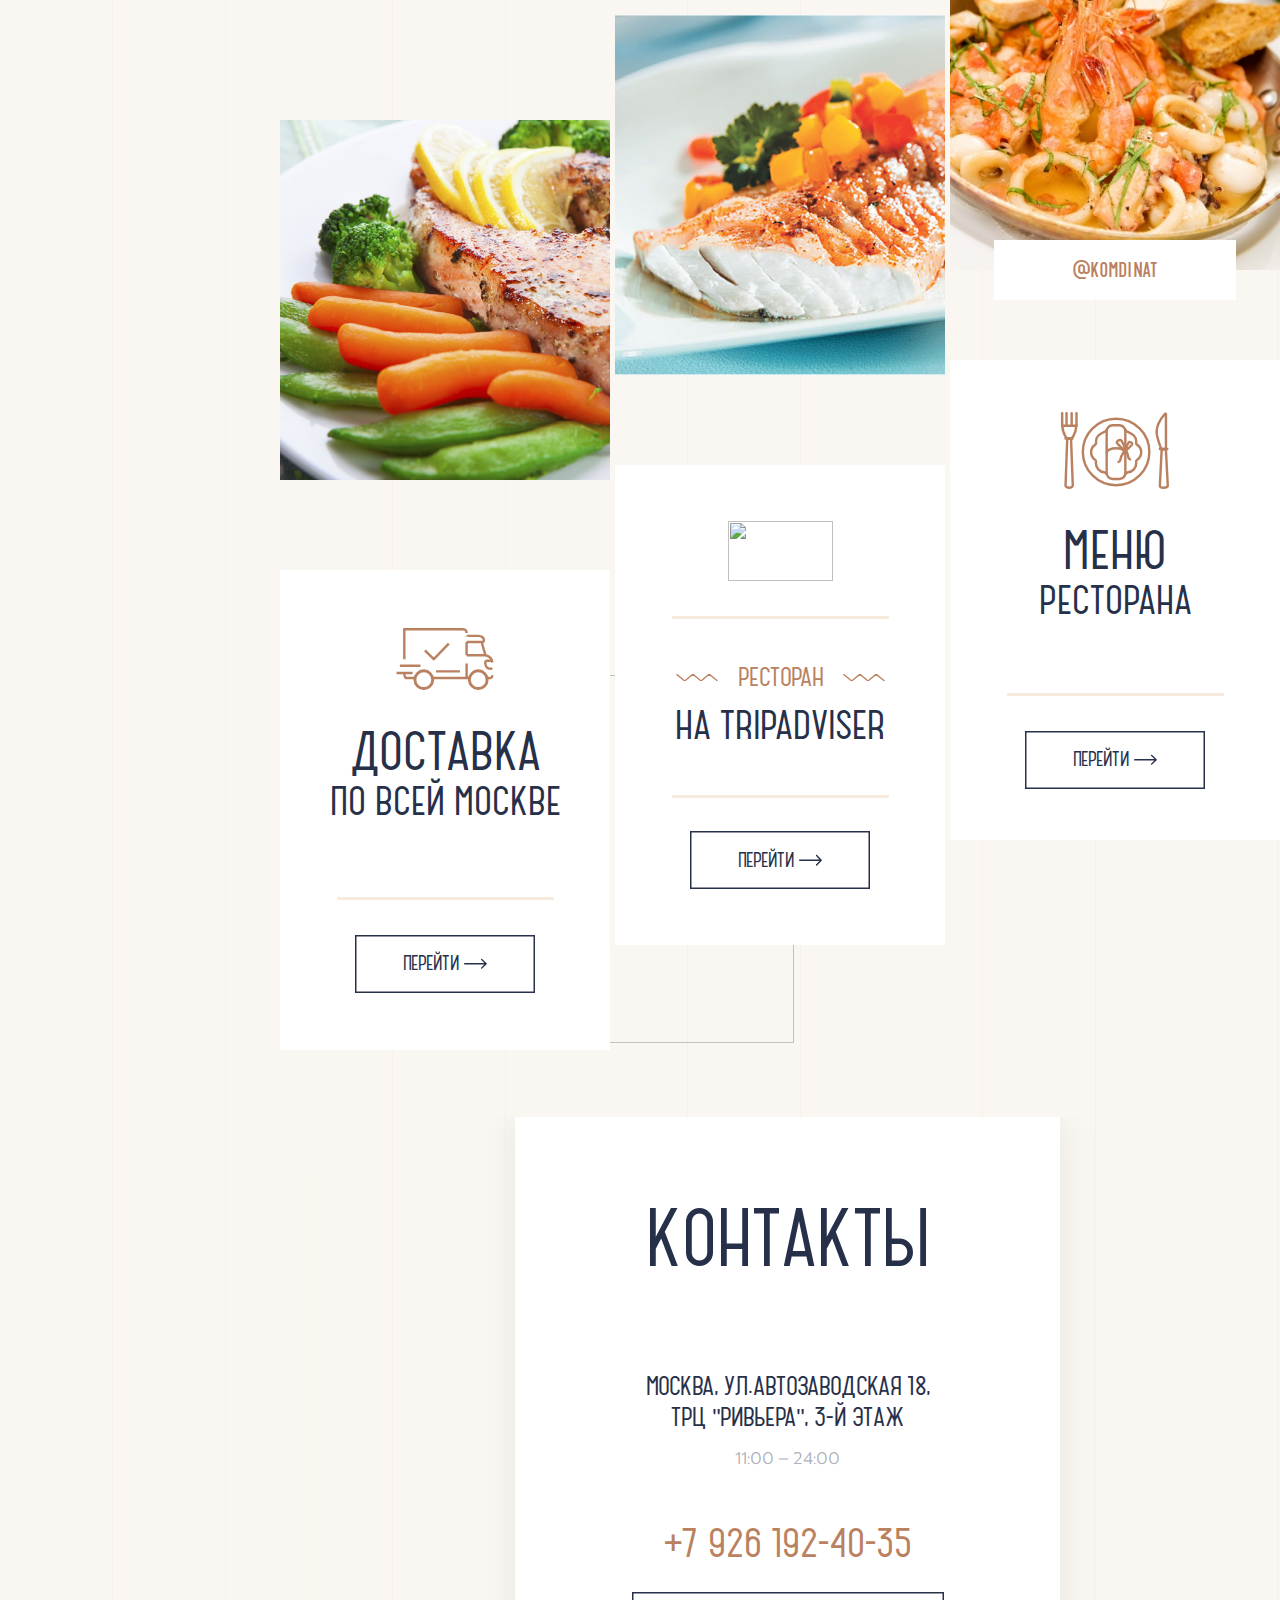
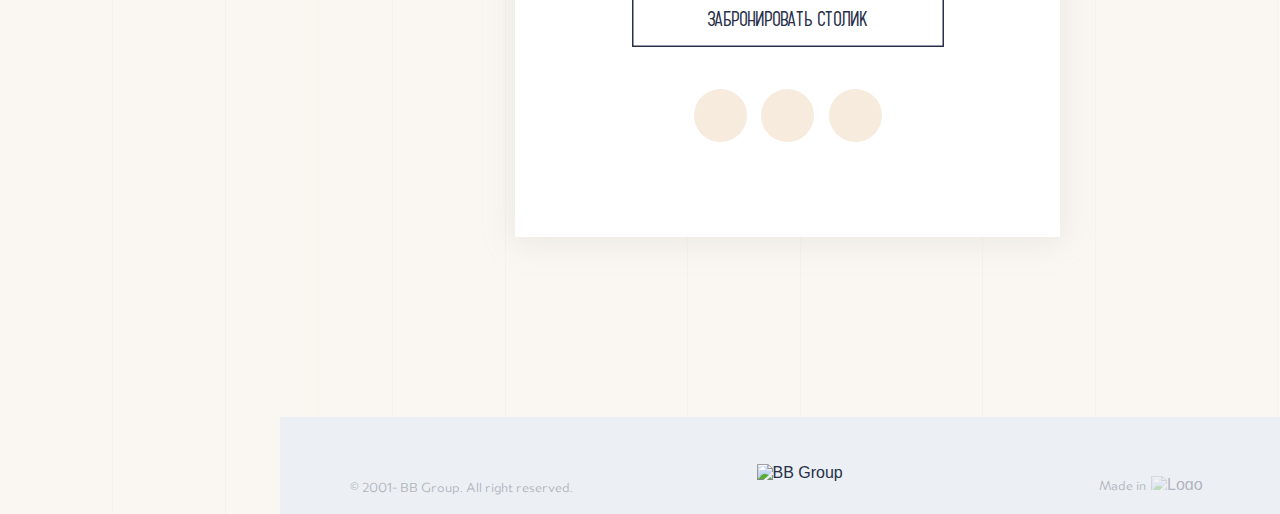
==== commit b74a74c6: "update" ====
--- a/index.html
+++ b/index.html
@@ -9,7 +9,6 @@
     <link href="css/style.css" rel="stylesheet"/>
     <link href="css/swiper.min.css" rel="stylesheet"/>
 
-
     <!-- js -->
     <script src="https://code.jquery.com/jquery-3.3.1.min.js"
             integrity="sha256-FgpCb/KJQlLNfOu91ta32o/NMZxltwRo8QtmkMRdAu8="
@@ -19,20 +18,23 @@
 </head>
 <body>
 
+<!-- Top anchor -->
 <span id="top"></span>
 
 <!-- Menu and info -->
 <aside class="aside">
 
+    <!-- Container for logo -->
     <div class="aside-logo"></div>
 
     <div class="aside-menu-btn">
         <div class="burger"><span></span></div>
     </div>
 
-
-    <a class="aside-menu-lang"><p class="aside-menu-lang-text">eng</p></a> <!-- Change language -->
-
+    <!-- Change language -->
+    <a class="aside-menu-lang"><p class="aside-menu-lang-text">eng</p></a>
+
+    <!-- Mobil navigation -->
     <nav class="aside-mob-nav" id="mob_menu">
 
         <a href="https://www.tripadvisor.ru/" class="aside-mob-icon"></a>
@@ -70,10 +72,14 @@
             <a href="tel:+7 (962) 192-40-35" class="aside-text">+7 926 192-40-35</a>
         </div>
 
-        <a class="aside-btn">Забронировать столик</a>
+        <div class="aside-btn-wrapper">
+            <a class="aside-btn">Забронировать столик</a>
+        </div>
 
     </nav>
-
+    <!-- end -->
+
+    <!-- Main navigation -->
     <div class="aside-wrapper">
 
         <nav class="aside-nav">
@@ -117,6 +123,7 @@
         </div>
 
     </div>
+    <!-- end -->
 
 </aside>
 <!-- end -->
@@ -564,7 +571,7 @@
     </section>
     <!-- end -->
 
-    <!-- Eighth -->
+    <!-- Eighth. Container for map and contacts -->
     <section class="container" id="contats">
         <div class="container-wrapper">
             <h2 class="container-caption">Контакты</h2>
@@ -615,13 +622,27 @@
 
     </footer>
 
+    <!-- Some button -->
     <a class="lang"><p class="lang-text">eng</p></a> <!-- Change language -->
     <a href="#top" class="button-up"></a> <!-- Scroll to top -->
 
+    <div class="label__container">
+        <a href="" class="label-img-link">
+            <img src="assets/pictures/svg/delivery.svg" class="label-img" alt="Delivery Club" />
+        </a>
+        <a href="https://eda.yandex/" class="label-img-link">
+            <img src="assets/pictures/svg/yandex-meal.svg" class="label-img" alt="Яндекс Еда" />
+        </a>
+    </div>
+
 </main>
+
 <!-- Swiper JS -->
 <script src="js/swiper.min.js"></script>
-<script src="js/swiper.js"></script>
+<script src="js/swiper-slider/swiper-1.js"></script>
+<script src="js/swiper-slider/swiper-2.js"></script>
+<script src="js/swiper-slider/swiper-3.js"></script>
+<script src="js/swiper-slider/swiper-4.js"></script>
 
 <!-- Calendar -->
 <script src="https://cdnjs.cloudflare.com/ajax/libs/underscore.js/1.8.3/underscore-min.js"></script>
--- a/css/style.css
+++ b/css/style.css
@@ -249,6 +249,7 @@
     .aside-mob-nav {
       display: flex;
       flex-direction: column;
+      align-items: center;
       position: absolute;
       width: 100%;
       background: #FFFFFF url("../assets/pictures/svg/fish-white.svg") no-repeat 50% calc(100% + 70px);
@@ -851,8 +852,7 @@
     padding-top: 5px;
     font-family: 'Catorze27 Style 1', sans-serif;
     font-size: 18px;
-    line-height: 20px;
-    text-transform: uppercase; }
+    line-height: 20px; }
     @media screen and (max-width: 649px) {
       .pop-up__container:nth-child(2) .pop-up-form .field__container .field-wrapper .field-text {
         height: 20px;
@@ -2209,7 +2209,7 @@
       .main .container:nth-child(5) .container-bg {
         width: 120px;
         height: 150px;
-        right: -13px;
+        right: 13px;
         top: 30px; } }
     @media screen and (max-width: 649px) {
       .main .container:nth-child(5) .container-bg {
@@ -2975,7 +2975,18 @@
           height: 2px;
           margin: 0 auto 20px; } }
   .main .container:nth-child(8) {
-    overflow: hidden; }
+    overflow: hidden;
+    position: relative; }
+    .main .container:nth-child(8):before {
+      position: absolute;
+      z-index: 15;
+      content: '';
+      height: 868px;
+      width: 300px;
+      background: linear-gradient(90deg, #FAF7F2 0%, rgba(255, 255, 255, 0) 70.37%);
+      opacity: 0.4;
+      left: 0;
+      top: 53px; }
     @media screen and (min-width: 1700px) {
       .main .container:nth-child(8) {
         max-height: 940px; } }
@@ -2984,11 +2995,15 @@
         max-height: 860px; } }
     @media screen and (min-width: 650px) and (max-width: 992px) {
       .main .container:nth-child(8) {
-        max-height: 507px; } }
+        max-height: 507px; }
+        .main .container:nth-child(8):before {
+          display: none; } }
     @media screen and (max-width: 649px) {
       .main .container:nth-child(8) {
         width: 100%;
-        max-height: 990px; } }
+        max-height: 990px; }
+        .main .container:nth-child(8):before {
+          display: none; } }
   .main .container:nth-child(8) .container-wrapper {
     z-index: 2;
     position: absolute;
@@ -4926,4 +4941,29 @@
 td.day.last-month {
   opacity: 0; }
 
+/*end*/
+/*label, Delivery and Yandex*/
+.label__container {
+  position: fixed;
+  z-index: 20;
+  overflow: hidden;
+  width: 162px;
+  height: 120px;
+  right: 0;
+  top: 190px;
+  display: flex;
+  flex-direction: column;
+  justify-content: space-between; }
+
+.label-img {
+  width: 172px;
+  height: 53px;
+  margin-left: 100px;
+  cursor: pointer;
+  transition: all 0.25s cubic-bezier(0.51, 0.92, 0.24, 1.15); }
+  .label-img:hover {
+    margin-left: 0; }
+
+/*end*/
+
 /*# sourceMappingURL=style.css.map */
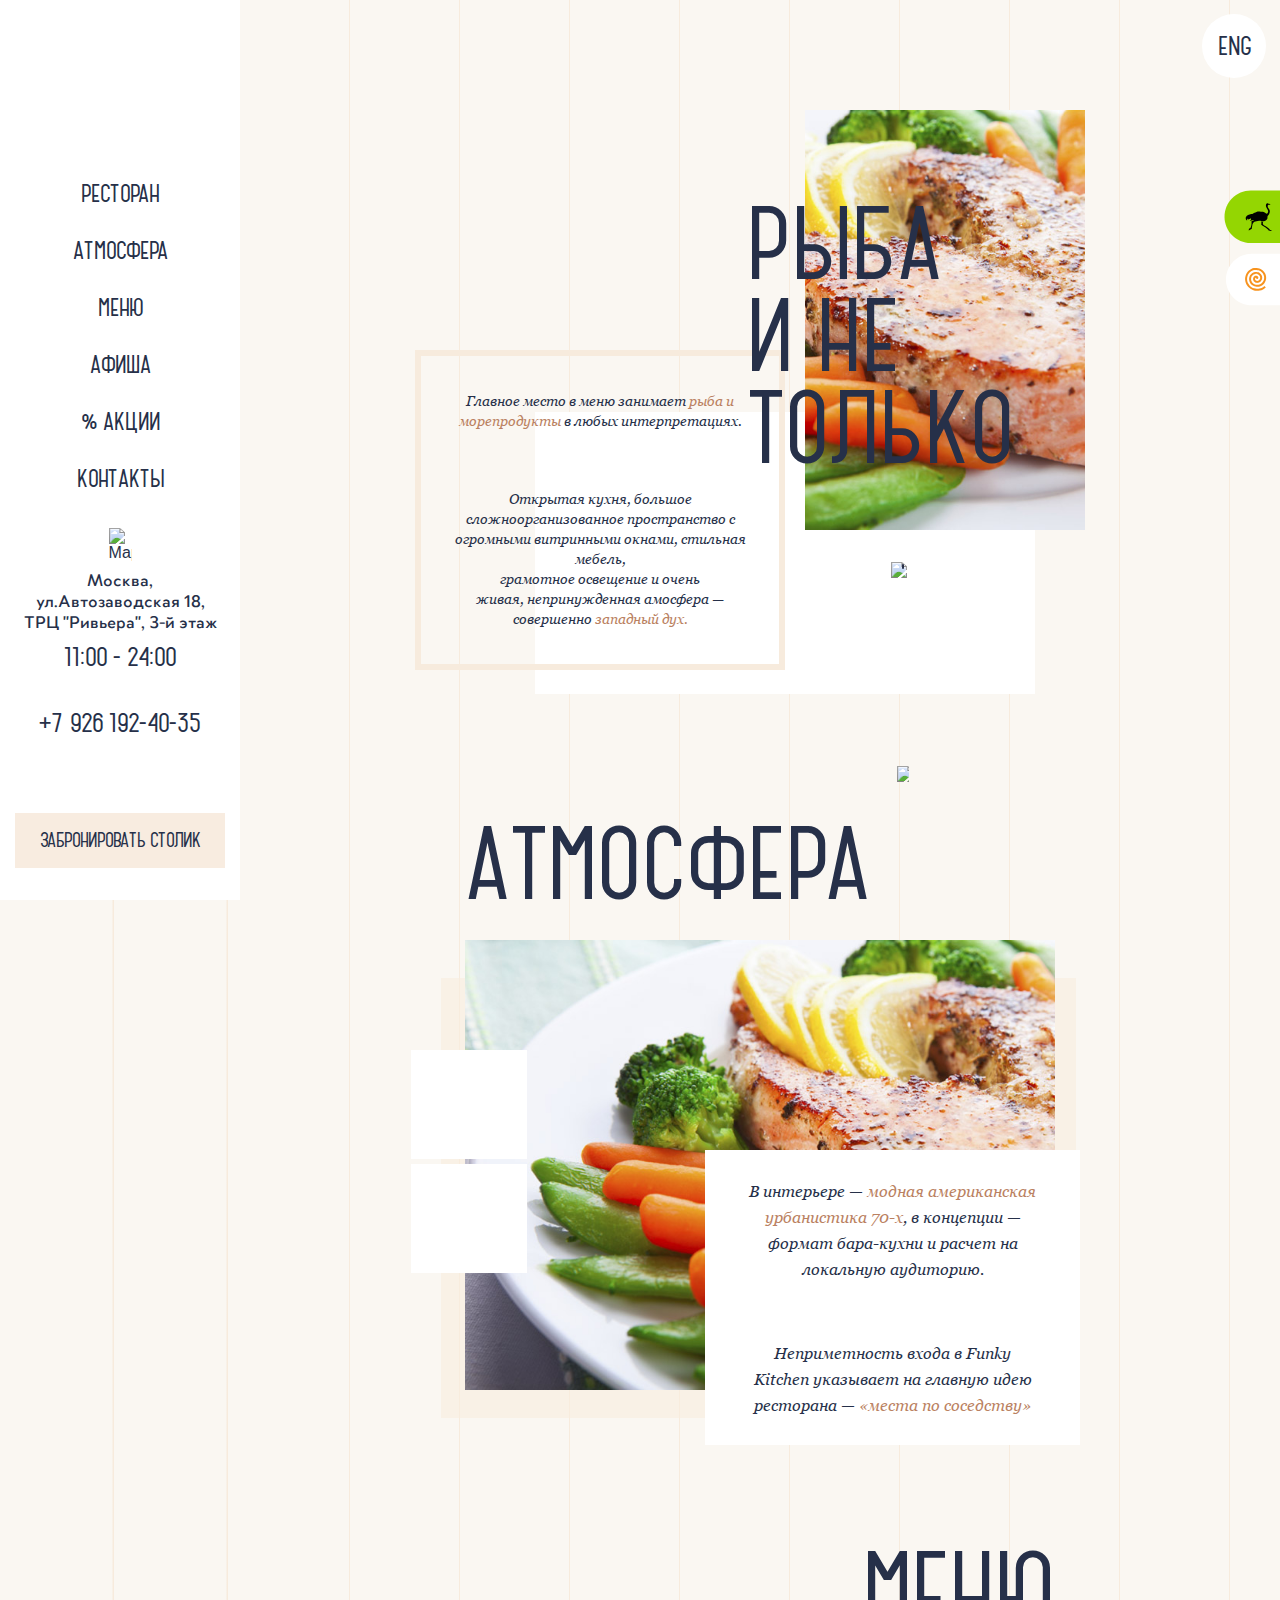
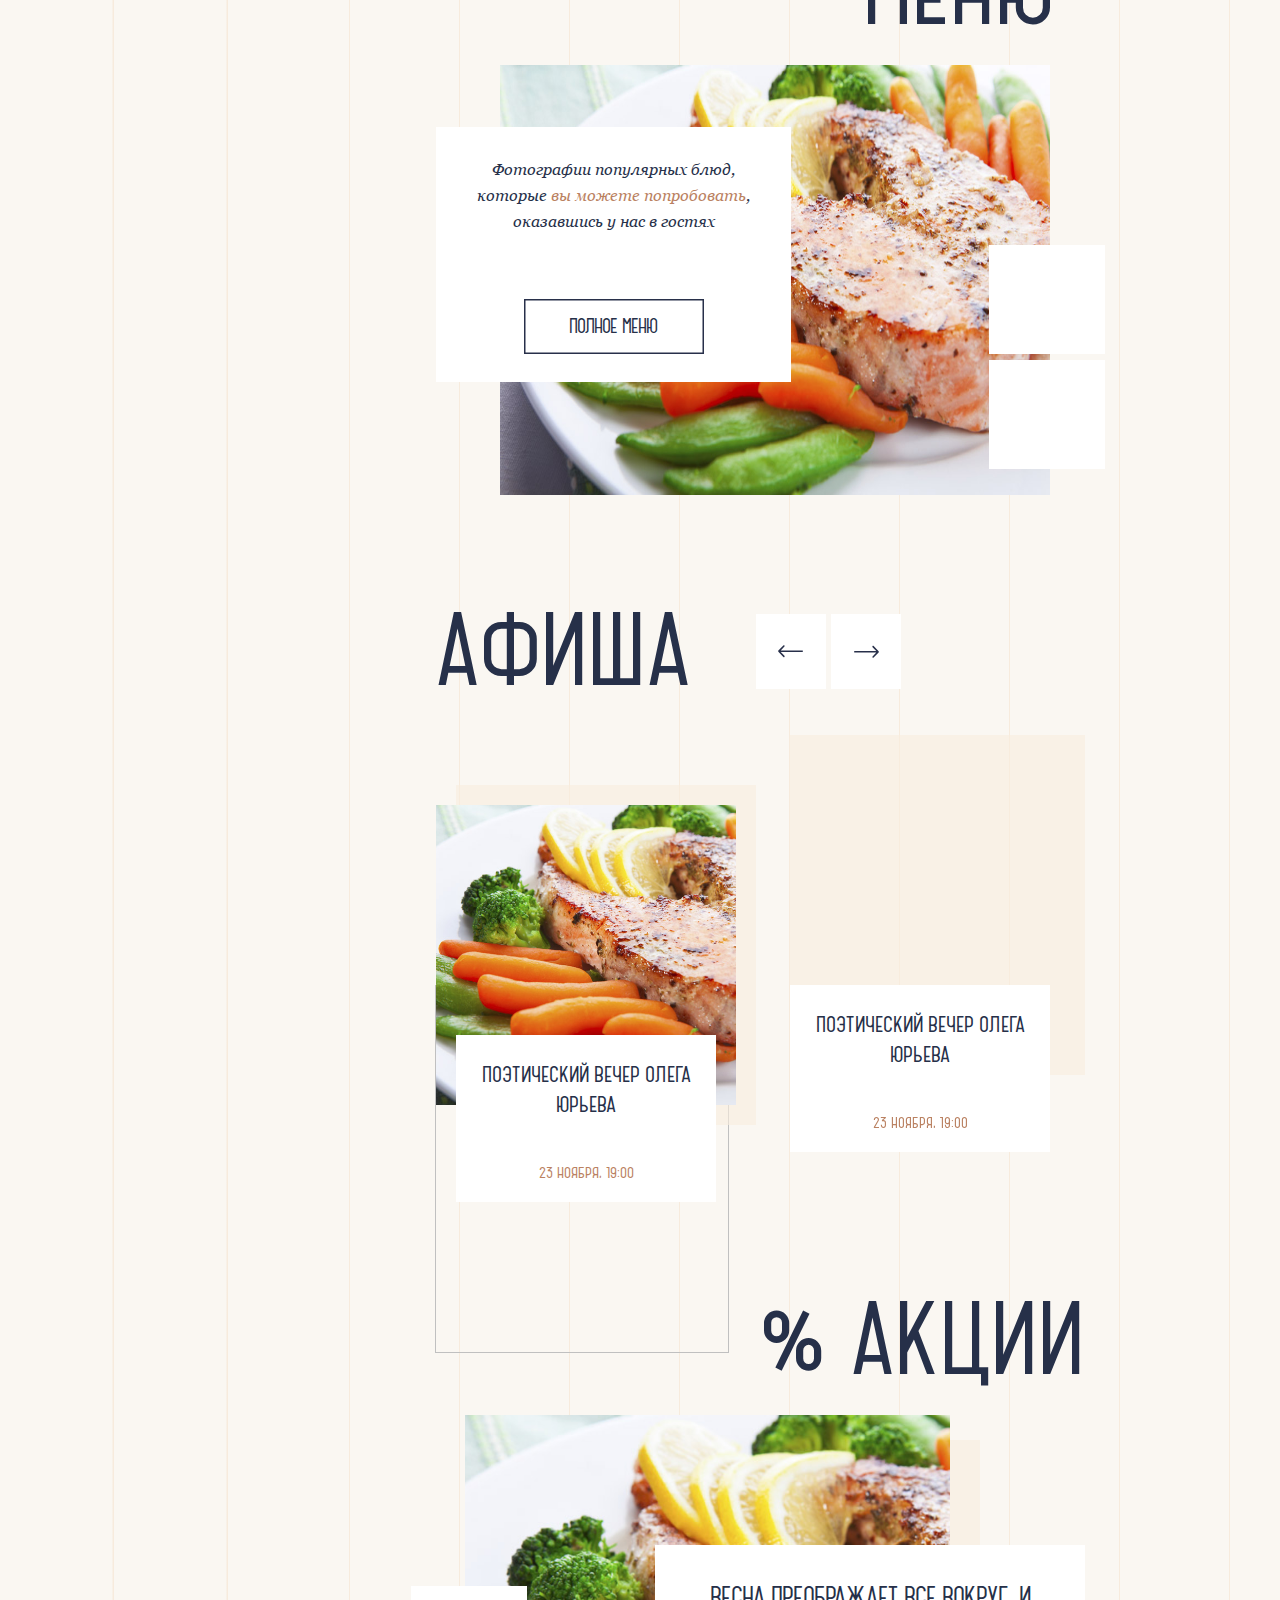
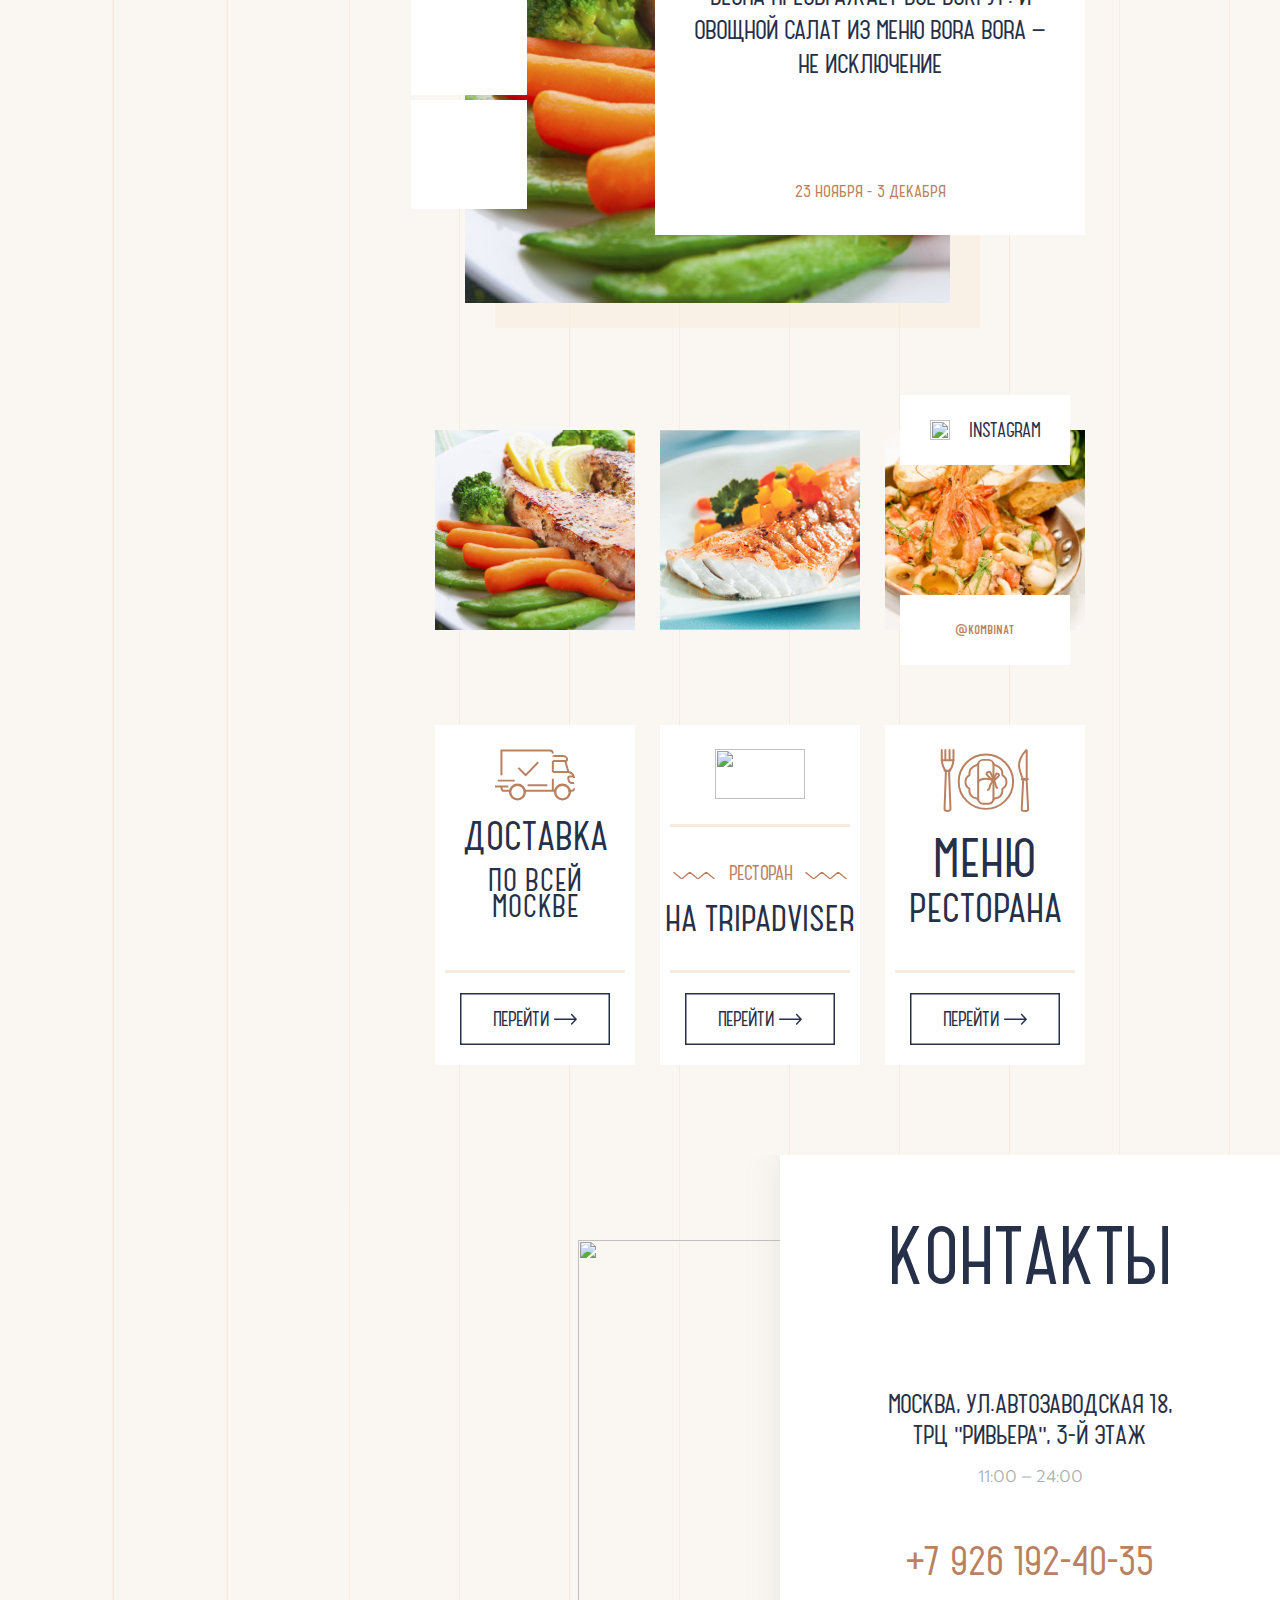
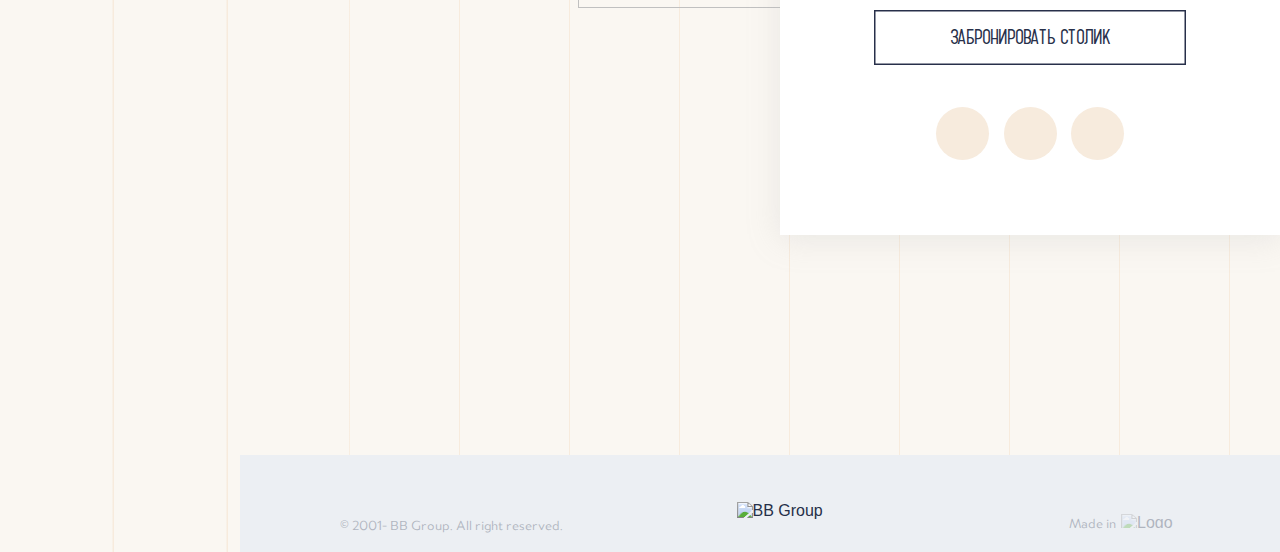
==== commit cffe5c1c: "update" ====
--- a/index.html
+++ b/index.html
@@ -8,11 +8,21 @@
     <!-- css -->
     <link href="css/style.css" rel="stylesheet"/>
     <link href="css/swiper.min.css" rel="stylesheet"/>
-
-    <!-- js -->
+    <link href="https://cdn.rawgit.com/michalsnik/aos/2.1.1/dist/aos.css" rel="stylesheet">
+
+    <!-- jQuery -->
     <script src="https://code.jquery.com/jquery-3.3.1.min.js"
             integrity="sha256-FgpCb/KJQlLNfOu91ta32o/NMZxltwRo8QtmkMRdAu8="
             crossorigin="anonymous"></script>
+
+    <!-- Input mask -->
+    <script src="https://cdnjs.cloudflare.com/ajax/libs/jquery.inputmask/3.3.3/inputmask/inputmask.min.js"></script>
+    <script src="https://cdnjs.cloudflare.com/ajax/libs/jquery.inputmask/3.3.3/inputmask/inputmask.phone.extensions.min.js"></script>
+
+    <!-- AOS -->
+    <script src="https://cdn.rawgit.com/michalsnik/aos/2.1.1/dist/aos.js"></script>
+
+    <!-- js -->
     <script src="js/main.js"></script>
 
 </head>
@@ -56,7 +66,7 @@
                 <a href="#action" class="nav-mob-item-link">% Акции</a>
             </li>
             <li class="nav-mob-item">
-                <a href="#contats" class="nav-mob-item-link">Контакты</a>
+                <a href="#contacts" class="nav-mob-item-link">Контакты</a>
             </li>
         </ul>
 
@@ -83,7 +93,7 @@
     <div class="aside-wrapper">
 
         <nav class="aside-nav">
-            <ul class="nav-list">
+            <ul class="nav-list" id="aside_navigation">
                 <li class="nav-item">
                     <a href="#restaurant" class="nav-item-link">Ресторан</a>
                 </li>
@@ -100,13 +110,13 @@
                     <a href="#action" class="nav-item-link">% Акции</a>
                 </li>
                 <li class="nav-item">
-                    <a href="#contats" class="nav-item-link">Контакты</a>
+                    <a href="#contacts" class="nav-item-link">Контакты</a>
                 </li>
             </ul>
         </nav>
 
         <div class="aside__container">
-            <a href="#contats" class="aside-contacts-link">
+            <a href="#contacts" class="aside-contacts-link">
                 <img src="assets/pictures/svg/placeholder.svg" class="aside-icon" alt="Маркер карты"/>
                 <p class="aside-text">Москва,
                     <br/>ул.Автозаводская 18,
@@ -131,7 +141,19 @@
 <!-- Pop-up -->
 <section class="pop-up" id="pop_up">
 
-    <span class="pop-up-close" id="pop_up_btn"></span> <!-- Close pop-up -->
+    <!-- Close pop-up -->
+    <div class="close-wrapper">
+        <a href="#" class="close-button" id="pop_up_btn">
+            <div class="in">
+                <div class="close-button-block"></div>
+                <div class="close-button-block"></div>
+            </div>
+            <div class="out">
+                <div class="close-button-block"></div>
+                <div class="close-button-block"></div>
+            </div>
+        </a>
+    </div>
 
     <!-- First pop-up. Reserved form -->
     <div class="pop-up__container" id="first_pop_up">
@@ -143,6 +165,7 @@
 
                     <label class="field-label" for="date">Дата и время</label>
                     <input type="text" class="field validate" id="date" placeholder="__ __ ____" required/>
+                    <span class="error-message" id="error-date">Выберите дату и время</span>
 
                     <section class="data__container">
                         <div class="data-calendar-wrapper" id="calendar"></div>
@@ -165,15 +188,18 @@
                 <div class="field-wrapper">
                     <label class="field-label" for="name">Ваше имя и фамилия</label>
                     <input type="text" class="field validate" id="name" placeholder="Например, Мария Иванова" required/>
+                    <span class="error-message" id="error-name">Введите Ваши данные</span>
                 </div>
                 <div class="field-wrapper">
                     <label class="field-label" for="phone">Контактный телефон</label>
                     <input type="tel" class="field validate" id="phone" placeholder="+7___ ___-__-__"/>
+                    <span class="error-message" id="error-phone">Введите номер телефона</span>
                 </div>
                 <div class="field-wrapper">
                     <label class="field-label" for="email">Электорнная почта</label>
-                    <input type="email" class="field validate" id="email" placeholder="Например, maryivanova@example.ru"
+                    <input type="email" class="field validate" id="email" onkeyup="onlyLatin(this);" placeholder="Например, maryivanova@example.ru"
                            required/>
+                    <span class="error-message" id="error-mail">Введите Ваш e-mail</span>
                 </div>
                 <div class="field-wrapper">
                     <label class="field-label" for="comment">Комментарий</label>
@@ -203,7 +229,7 @@
 <main class="main">
 
     <!-- First -->
-    <section class="container" id="restaurant">
+    <section class="container" data-aos="fade-up" id="restaurant">
         <h1 class="container-caption" id="parallax_caption_1">Рыба<br/>и не<br/>только</h1>
         <h1 class="container-caption--small">Рыба<br/>и не только</h1>
         <div class="container-block"></div>
@@ -224,11 +250,17 @@
                 <span class="gold">западный дух.</span></p>
         </div>
         <div class="container-block" id="parallax_obj_1"></div>
+        <div class="container-block">
+            <div class="container-block-img-wrapper">
+                <img src="assets/pictures/svg/mouse.svg" class="container-block-img" />
+            </div>
+            <img src="assets/pictures/svg/vertical-zigzag.svg" class="container-block-img" />
+        </div>
     </section>
     <!-- end -->
 
     <!-- Second -->
-    <section class="container" id="atmosphere">
+    <section class="container aos-item aos-init" data-aos="fade-up" id="atmosphere">
         <h1 class="container-caption">Атмосфера</h1>
         <div class="container-wrapper">
             <p class="container-text">В интерьере — <span class="gold">модная американская
@@ -264,7 +296,7 @@
     <!-- end -->
 
     <!-- Third -->
-    <section class="container" id="menu">
+    <section class="container" data-aos="fade-up" id="menu">
         <img src="assets/pictures/svg/dish.svg" class="container-bg" id="menu-bg"/>
         <div class="container-wrapper">
             <h1 class="container-caption">Меню</h1>
@@ -300,7 +332,7 @@
     <!-- end -->
 
     <!-- Fourth -->
-    <section class="container" id="affiche">
+    <section class="container" data-aos="fade-up" id="affiche">
 
         <div class="container-wrapper">
             <h1 class="container-caption">Афиша</h1>
@@ -465,7 +497,7 @@
     <!-- end -->
 
     <!-- Fifth -->
-    <section class="container" id="action">
+    <section class="container" data-aos="fade-up" id="action">
         <img src="assets/pictures/svg/shrimp-right.svg" class="container-bg" id="action-bg"/>
         <div class="container-wrapper">
             <h1 class="container-caption">% Акции</h1>
@@ -501,38 +533,40 @@
     <!-- end -->
 
     <!-- Sixth -->
-    <section class="container">
+    <section class="container" data-aos="fade-up">
         <img src="assets/pictures/svg/shrimp-left.svg" class="container-bg" id="slider-bg"/>
         <div class="container-wrapper">
-            <div class="container-box">
-                <a href="" class="container-link instagram"></a>
-                <div class="container-img-wrapper">
-                    <img src="assets/pictures/png/1.png" class="container-img"/>
-                </div>
-            </div>
-            <div class="container-box">
-                <a href="" class="container-link instagram"></a>
-                <div class="container-img-wrapper">
-                    <img src="assets/pictures/jpg/1.jpeg" class="container-img"/>
-                </div>
-            </div>
-            <div class="container-box">
-                <div class="container-box">
-                    <img src="assets/pictures/svg/inst-deepblue.svg" class="container-icon"/>
-                    <p class="container-caption">Instagram</p>
-                </div>
-                <a href="" class="container-link instagram"></a>
-                <div class="container-img-wrapper">
-                    <img src="assets/pictures/jpg/2.jpeg" class="container-img"/>
-                </div>
-                <p class="container-text">@komdinat</p>
-            </div>
+            <ul class="container-list">
+                <li class="container-box">
+                    <a href="" class="container-link instagram"></a>
+                    <div class="container-img-wrapper">
+                        <img src="assets/pictures/png/1.png" class="container-img"/>
+                    </div>
+                </li>
+                <li class="container-box">
+                    <a href="" class="container-link instagram"></a>
+                    <div class="container-img-wrapper">
+                        <img src="assets/pictures/jpg/1.jpeg" class="container-img"/>
+                    </div>
+                </li>
+                <li class="container-box">
+                    <div class="container-box">
+                        <img src="assets/pictures/svg/inst-deepblue.svg" class="container-icon"/>
+                        <p class="container-caption">Instagram</p>
+                    </div>
+                    <a href="" class="container-link instagram"></a>
+                    <div class="container-img-wrapper">
+                        <img src="assets/pictures/jpg/2.jpeg" class="container-img"/>
+                    </div>
+                    <a href="" class="container-text container-text-link">@kombinat</a>
+                </li>
+            </ul>
         </div>
     </section>
     <!-- end -->
 
     <!-- Seventh-->
-    <section class="container">
+    <section class="container" data-aos="fade-up">
         <div class="container-wrapper">
             <div class="container-box">
                 <img src="assets/pictures/svg/car.svg" class="container-img"/>
@@ -542,7 +576,7 @@
                 <span class="container-line"></span>
                 <a href="" class="container-btn">
                     <p class="container-btn-text">Перейти</p>
-                    <img src="assets/pictures/svg/arrow-right.svg" class="container-btn-icon"/>
+                    <div class="container-btn-icon"></div>
                 </a>
             </div>
             <div class="container-box">
@@ -553,7 +587,7 @@
                 <span class="container-line"></span>
                 <a href="https://www.tripadvisor.ru/" class="container-btn">
                     <p class="container-btn-text">Перейти</p>
-                    <img src="assets/pictures/svg/arrow-right.svg" class="container-btn-icon"/>
+                    <div class="container-btn-icon"></div>
                 </a>
             </div>
             <div class="container-box">
@@ -564,7 +598,7 @@
                 <span class="container-line"></span>
                 <a href="" class="container-btn">
                     <p class="container-btn-text">Перейти</p>
-                    <img src="assets/pictures/svg/arrow-right.svg" class="container-btn-icon"/>
+                    <div class="container-btn-icon"></div>
                 </a>
             </div>
         </div>
@@ -572,7 +606,7 @@
     <!-- end -->
 
     <!-- Eighth. Container for map and contacts -->
-    <section class="container" id="contats">
+    <section class="container" id="contacts">
         <div class="container-wrapper">
             <h2 class="container-caption">Контакты</h2>
             <img src="assets/pictures/svg/zigzag-bold.svg" class="container-img"/>
@@ -626,10 +660,13 @@
     <a class="lang"><p class="lang-text">eng</p></a> <!-- Change language -->
     <a href="#top" class="button-up"></a> <!-- Scroll to top -->
 
+    <!-- Aside labels -->
     <div class="label__container">
+        <!-- Delivery Club -->
         <a href="" class="label-img-link">
             <img src="assets/pictures/svg/delivery.svg" class="label-img" alt="Delivery Club" />
         </a>
+        <!-- Yandex Food -->
         <a href="https://eda.yandex/" class="label-img-link">
             <img src="assets/pictures/svg/yandex-meal.svg" class="label-img" alt="Яндекс Еда" />
         </a>
@@ -663,7 +700,7 @@
                 }
             },
             doneRendering: function () {
-                console.log('this would be a fine place to attach custom event handlers.');
+                console.log('Lel, it\'s work!');
             }
         });
     });
--- a/css/style.css
+++ b/css/style.css
@@ -26,6 +26,8 @@
 * {
   margin: 0;
   padding: 0;
+  -webkit-box-sizing: border-box;
+  -moz-box-sizing: border-box;
   box-sizing: border-box;
   font-family: sans-serif;
   text-decoration: none;
@@ -36,7 +38,7 @@
 html {
   width: 100%;
   height: 100vh;
-  background: repeating-linear-gradient(90deg, #FAF7F2, #FAF7F2 112px, #F7EBDD 113px, #F7EBDD 113px); }
+  background: repeating-linear-gradient(90deg, #FAF7F2, #FAF7F2 112px, #F7EBDD 113px, #F7EBDD 114px); }
 
 body {
   width: 100%;
@@ -66,39 +68,68 @@
   height: 100vh;
   top: 0;
   left: 0;
+  display: -webkit-box;
+  display: -ms-flexbox;
   display: flex;
   flex-direction: column;
+  -webkit-transition: all 0.3s cubic-bezier(0.42, 2.12, 0.35, 0.55);
+  -o-transition: all 0.3s cubic-bezier(0.42, 2.12, 0.35, 0.55);
+  -moz-transition: all 0.3s cubic-bezier(0.42, 2.12, 0.35, 0.55);
   transition: all 0.3s cubic-bezier(0.42, 2.12, 0.35, 0.55); }
-  @media screen and (min-width: 1366px) and (max-width: 1599px) {
+  @media screen and (min-width: 993px) and (max-width: 1599px) {
     .aside {
       width: 240px; } }
   @media screen and (min-width: 480px) and (max-width: 992px) {
     .aside {
       width: 100%;
+      display: -webkit-box;
+      display: -ms-flexbox;
       display: flex;
+      -webkit-box-orient: horizontal;
+      -webkit-box-direction: normal;
+      -ms-flex-direction: row;
       flex-direction: row;
+      -webkit-box-align: center;
+      -ms-flex-align: center;
       align-items: center;
       height: 80px;
       background: #FFFFFF;
+      -webkit-box-shadow: 0 4px 40px rgba(85, 80, 73, 0.06);
       box-shadow: 0 4px 40px rgba(85, 80, 73, 0.06); } }
   @media screen and (max-width: 479px) {
     .aside {
       width: 100%;
+      display: -webkit-box;
+      display: -ms-flexbox;
       display: flex;
+      -webkit-box-orient: horizontal;
+      -webkit-box-direction: normal;
+      -ms-flex-direction: row;
       flex-direction: row;
+      -webkit-box-align: center;
+      -ms-flex-align: center;
       align-items: center;
       height: 56px;
       background: #FFFFFF;
+      -webkit-box-shadow: 0 4px 40px rgba(85, 80, 73, 0.06);
       box-shadow: 0 4px 40px rgba(85, 80, 73, 0.06); } }
 
 .aside--active {
+  -webkit-box-shadow: 10px 0 30px rgba(168, 147, 113, 0.1);
   box-shadow: 10px 0 30px rgba(168, 147, 113, 0.1); }
 
 .aside-wrapper {
   width: 100%;
   margin: 0 auto auto;
+  display: -webkit-box;
+  display: -ms-flexbox;
   display: flex;
+  -webkit-box-orient: vertical;
+  -webkit-box-direction: normal;
+  -ms-flex-direction: column;
   flex-direction: column;
+  -webkit-box-align: center;
+  -ms-flex-align: center;
   align-items: center; }
   @media screen and (max-width: 992px) {
     .aside-wrapper {
@@ -142,11 +173,11 @@
     .aside-menu-lang {
       display: block;
       position: absolute;
-      top: 27px;
+      top: 34px;
       right: 53px; } }
-  @media screen and (max-width: 992px) {
+  @media screen and (max-width: 649px) {
     .aside-menu-lang {
-      top: 19px;
+      top: 21px;
       right: 25px; } }
 
 .aside-menu-lang-text {
@@ -188,7 +219,10 @@
   @media screen and (max-width: 649px) {
     .burger {
       width: 25px;
-      height: 25px; } }
+      height: 25px; }
+    @-moz-document url-prefix() {
+      .burger {
+        z-index: 1000000; } } }
 
 .burger:before, .burger span, .burger:after {
   cursor: pointer;
@@ -201,6 +235,8 @@
   opacity: 1; }
 
 .burger:before, .burger:after {
+  -o-transition: top 0.35s cubic-bezier(0.23, 1, 0.32, 1), transform 0.35s cubic-bezier(0.23, 1, 0.32, 1), opacity 0.35s cubic-bezier(0.23, 1, 0.32, 1), background-color 1.15s cubic-bezier(0.86, 0, 0.07, 1);
+  -moz-transition: top 0.35s cubic-bezier(0.23, 1, 0.32, 1), transform 0.35s cubic-bezier(0.23, 1, 0.32, 1), opacity 0.35s cubic-bezier(0.23, 1, 0.32, 1), background-color 1.15s cubic-bezier(0.86, 0, 0.07, 1);
   transition: top 0.35s cubic-bezier(0.23, 1, 0.32, 1), transform 0.35s cubic-bezier(0.23, 1, 0.32, 1), opacity 0.35s cubic-bezier(0.23, 1, 0.32, 1), background-color 1.15s cubic-bezier(0.86, 0, 0.07, 1);
   -webkit-transition: top 0.35s cubic-bezier(0.23, 1, 0.32, 1), -webkit-transform 0.35s cubic-bezier(0.23, 1, 0.32, 1), opacity 0.35s cubic-bezier(0.23, 1, 0.32, 1), background-color 1.15s cubic-bezier(0.86, 0, 0.07, 1);
   content: ""; }
@@ -247,8 +283,15 @@
   display: none; }
   @media screen and (max-width: 992px) {
     .aside-mob-nav {
+      display: -webkit-box;
+      display: -ms-flexbox;
       display: flex;
+      -webkit-box-orient: vertical;
+      -webkit-box-direction: normal;
+      -ms-flex-direction: column;
       flex-direction: column;
+      -webkit-box-align: center;
+      -ms-flex-align: center;
       align-items: center;
       position: absolute;
       width: 100%;
@@ -258,6 +301,9 @@
       top: 0;
       z-index: 80;
       left: -100%;
+      -webkit-transition: all 0.5s cubic-bezier(0.51, 0.92, 0.24, 1.15);
+      -o-transition: all 0.5s cubic-bezier(0.51, 0.92, 0.24, 1.15);
+      -moz-transition: all 0.5s cubic-bezier(0.51, 0.92, 0.24, 1.15);
       transition: all 0.5s cubic-bezier(0.51, 0.92, 0.24, 1.15);
       height: 100vh; } }
 
@@ -273,6 +319,9 @@
   z-index: 4;
   background: url("../assets/pictures/svg/owl.svg") no-repeat 50% 50%;
   background-size: 61px 34px;
+  -webkit-transition: all 0.35s cubic-bezier(0.51, 0.92, 0.24, 1.15);
+  -o-transition: all 0.35s cubic-bezier(0.51, 0.92, 0.24, 1.15);
+  -moz-transition: all 0.35s cubic-bezier(0.51, 0.92, 0.24, 1.15);
   transition: all 0.35s cubic-bezier(0.51, 0.92, 0.24, 1.15); }
   .aside-mob-icon:first-child:hover {
     background: url("../assets/pictures/svg/owl-brown.svg") no-repeat 50% 50%;
@@ -282,7 +331,11 @@
       right: 25px;
       top: 14px;
       width: 45px;
-      height: 25px; } }
+      height: 25px;
+      background-size: 45px 25px; }
+      .aside-mob-icon:first-child:hover {
+        background: url("../assets/pictures/svg/owl-brown.svg") no-repeat 50% 50%;
+        background-size: 45px 25px; } }
 .aside-mob-icon:nth-child(3) {
   width: 39px;
   height: 5.5px;
@@ -293,12 +346,22 @@
 
 .aside-mob-nav .nav-mob-list {
   margin: 67px auto 37px;
+  display: -webkit-box;
+  display: -ms-flexbox;
   display: flex;
+  -webkit-box-orient: vertical;
+  -webkit-box-direction: normal;
+  -ms-flex-direction: column;
   flex-direction: column;
+  -webkit-box-align: center;
+  -ms-flex-align: center;
   align-items: center; }
   @media screen and (max-width: 649px) {
     .aside-mob-nav .nav-mob-list {
-      margin: 41px auto 34px; } }
+      margin: 41px auto 34px; }
+    @-moz-document url-prefix() {
+      .aside-mob-nav .nav-mob-list {
+        margin: 20px auto 10px; } } }
 
 .aside-mob-nav .nav-mob-list .nav-mob-item .nav-mob-item-link {
   font-family: 'Catorze27 Style 1', sans-serif;
@@ -315,9 +378,17 @@
     .aside-mob-nav .nav-mob-list .nav-mob-item .nav-mob-item-link {
       line-height: 50px;
       font-size: 24px; } }
+  @media screen and (max-width: 320px) {
+    .aside-mob-nav .nav-mob-list .nav-mob-item .nav-mob-item-link {
+      line-height: 43px; } }
 
 .aside-mob-nav .aside__container .aside-wrapper {
+  display: -webkit-box;
+  display: -ms-flexbox;
   display: flex;
+  -webkit-box-orient: horizontal;
+  -webkit-box-direction: normal;
+  -ms-flex-direction: row;
   flex-direction: row;
   align-items: flex-start;
   width: 275px;
@@ -362,13 +433,26 @@
       font-size: 24px;
       line-height: 24px;
       margin: 23px auto 35px; } }
+  @media screen and (max-width: 320px) {
+    .aside-mob-nav .aside__container .aside-text:nth-child(3) {
+      margin: 23px auto; }
+    @-moz-document url-prefix() {
+      .aside-mob-nav .aside__container .aside-text:nth-child(3) {
+        margin: 13px auto; } } }
 
 .aside-mob-nav .aside-btn {
   margin: 0 auto; }
 
 .nav-list {
+  display: -webkit-box;
+  display: -ms-flexbox;
   display: flex;
+  -webkit-box-orient: vertical;
+  -webkit-box-direction: normal;
+  -ms-flex-direction: column;
   flex-direction: column;
+  -webkit-box-align: center;
+  -ms-flex-align: center;
   align-items: center; }
 
 .nav-item {
@@ -382,6 +466,9 @@
   cursor: pointer;
   font-size: 22px;
   line-height: 57px;
+  -webkit-transition: all 0.35s cubic-bezier(0.51, 0.92, 0.24, 1.15);
+  -o-transition: all 0.35s cubic-bezier(0.51, 0.92, 0.24, 1.15);
+  -moz-transition: all 0.35s cubic-bezier(0.51, 0.92, 0.24, 1.15);
   transition: all 0.35s cubic-bezier(0.51, 0.92, 0.24, 1.15); }
   .nav-item-link:hover {
     color: #f1dac2; }
@@ -392,10 +479,24 @@
     .nav-item-link {
       line-height: 42px; } }
 
+.aside-nav--active {
+  -webkit-transition: all 0.35s cubic-bezier(0.51, 0.92, 0.24, 1.15);
+  -o-transition: all 0.35s cubic-bezier(0.51, 0.92, 0.24, 1.15);
+  -moz-transition: all 0.35s cubic-bezier(0.51, 0.92, 0.24, 1.15);
+  transition: all 0.35s cubic-bezier(0.51, 0.92, 0.24, 1.15);
+  color: #f1dac2 !important; }
+
 .aside__container .aside-contacts-link {
   cursor: pointer;
+  display: -webkit-box;
+  display: -ms-flexbox;
   display: flex;
+  -webkit-box-orient: vertical;
+  -webkit-box-direction: normal;
+  -ms-flex-direction: column;
   flex-direction: column;
+  -webkit-box-align: center;
+  -ms-flex-align: center;
   align-items: center; }
 
 .aside-icon {
@@ -408,13 +509,31 @@
       width: 18px;
       height: auto; } }
 
+.aside__container {
+  display: -webkit-box;
+  display: -ms-flexbox;
+  display: flex;
+  -webkit-box-orient: vertical;
+  -webkit-box-direction: normal;
+  -ms-flex-direction: column;
+  flex-direction: column;
+  -webkit-box-align: center;
+  -ms-flex-align: center;
+  align-items: center; }
+
 .aside__container .aside-text {
   cursor: pointer;
   text-align: center; }
   .aside__container .aside-text:nth-child(2) {
     font-family: 'Merel Medium', sans-serif;
     font-size: 18px;
-    line-height: 21px; }
+    line-height: 21px;
+    -webkit-transition: all 0.35s cubic-bezier(0.51, 0.92, 0.24, 1.15);
+    -o-transition: all 0.35s cubic-bezier(0.51, 0.92, 0.24, 1.15);
+    -moz-transition: all 0.35s cubic-bezier(0.51, 0.92, 0.24, 1.15);
+    transition: all 0.35s cubic-bezier(0.51, 0.92, 0.24, 1.15); }
+    .aside__container .aside-text:nth-child(2):hover {
+      color: #F7EBDD; }
   .aside__container .aside-text:nth-child(3) {
     margin: 13.72px 0 55.61px;
     font-family: 'Merel Regular', sans-serif;
@@ -432,7 +551,13 @@
   .aside__container .aside-text:last-child {
     font-family: 'Catorze27 Style 1', sans-serif;
     text-transform: uppercase;
-    font-size: 24px; }
+    font-size: 24px;
+    -webkit-transition: all 0.35s cubic-bezier(0.51, 0.92, 0.24, 1.15);
+    -o-transition: all 0.35s cubic-bezier(0.51, 0.92, 0.24, 1.15);
+    -moz-transition: all 0.35s cubic-bezier(0.51, 0.92, 0.24, 1.15);
+    transition: all 0.35s cubic-bezier(0.51, 0.92, 0.24, 1.15); }
+    .aside__container .aside-text:last-child:hover {
+      color: #F7EBDD; }
 
 .aside-tel {
   cursor: pointer; }
@@ -445,10 +570,16 @@
   margin: 35px auto;
   background: url("../assets/pictures/svg/owl.svg") no-repeat 50% 50%;
   background-size: 51px 29px;
+  -webkit-transition: all 0.35s cubic-bezier(0.51, 0.92, 0.24, 1.15);
+  -o-transition: all 0.35s cubic-bezier(0.51, 0.92, 0.24, 1.15);
+  -moz-transition: all 0.35s cubic-bezier(0.51, 0.92, 0.24, 1.15);
   transition: all 0.35s cubic-bezier(0.51, 0.92, 0.24, 1.15); }
   .aside-img-link:hover {
     background: url("../assets/pictures/svg/owl-brown.svg") no-repeat 50% 50%;
     background-size: 51px 29px; }
+  @media screen and (min-height: 1080px) {
+    .aside-img-link {
+      margin: 35px auto 45px; } }
   @media screen and (min-height: 870px) and (max-height: 950px) {
     .aside-img-link {
       margin: 30px auto 20px; } }
@@ -464,7 +595,7 @@
   overflow: hidden;
   width: 241px;
   height: 55px; }
-  @media screen and (min-width: 1366px) and (max-width: 1599px) {
+  @media screen and (min-width: 993px) and (max-width: 1599px) {
     .aside-btn-wrapper {
       width: 210px; } }
 
@@ -472,8 +603,15 @@
   cursor: pointer;
   width: 241px;
   height: 55px;
+  display: -webkit-box;
+  display: -ms-flexbox;
   display: flex;
+  -webkit-box-orient: horizontal;
+  -webkit-box-direction: normal;
+  -ms-flex-direction: row;
   flex-direction: row;
+  -webkit-box-align: center;
+  -ms-flex-align: center;
   align-items: center;
   justify-content: space-around;
   background: rgba(241, 218, 194, 0.5);
@@ -491,12 +629,18 @@
     left: 0;
     -webkit-transform: skewY(15deg) translateY(0);
     transform: skewY(15deg) translateY(0);
+    -webkit-transition: all 250ms ease;
+    -o-transition: all 250ms ease;
+    -moz-transition: all 250ms ease;
     transition: all 250ms ease; }
   .aside-btn:after {
     content: 'ЗАБРОНИРОВАТЬ СТОЛИК';
     position: absolute;
     left: 50%;
     top: 50%;
+    -webkit-transition: all 250ms ease;
+    -o-transition: all 250ms ease;
+    -moz-transition: all 250ms ease;
     transition: all 250ms ease;
     -webkit-transform: translateY(-50%) translateX(-50%);
     transform: translateY(-50%) translateX(-50%);
@@ -507,7 +651,7 @@
     top: -50px; }
   .aside-btn:hover:after {
     color: #fff; }
-  @media screen and (min-width: 1366px) and (max-width: 1599px) {
+  @media screen and (min-width: 993px) and (max-width: 1599px) {
     .aside-btn {
       width: 210px; } }
 
@@ -520,12 +664,21 @@
   left: -120%;
   width: 100%;
   height: 100vh;
+  display: -webkit-box;
+  display: -ms-flexbox;
   display: flex;
   background: #FFFFFF url("../assets/pictures/svg/dish-bg.svg") no-repeat 50% 100%;
   background-size: 326px 250px;
   box-shadow: 10px 0 30px rgba(168, 147, 113, 0.1);
+  -webkit-box-shadow: 10px 0 30px rgba(168, 147, 113, 0.1);
+  -webkit-transition: all 0.5s cubic-bezier(0.51, 0.92, 0.24, 1.15);
+  -o-transition: all 0.5s cubic-bezier(0.51, 0.92, 0.24, 1.15);
+  -moz-transition: all 0.5s cubic-bezier(0.51, 0.92, 0.24, 1.15);
   transition: all 0.5s cubic-bezier(0.51, 0.92, 0.24, 1.15); }
-  @media screen and (min-width: 993px) {
+  @media screen and (min-width: 993px) and (max-width: 1024px) {
+    .pop-up {
+      width: 700px; } }
+  @media screen and (min-width: 1025px) {
     .pop-up {
       max-width: 765px; } }
   @media screen and (min-width: 650px) and (max-width: 992px) {
@@ -534,6 +687,7 @@
       width: 100%;
       height: calc(100vh - 67px);
       margin-top: 67px;
+      -webkit-box-shadow: none;
       box-shadow: none; } }
   @media screen and (max-width: 649px) {
     .pop-up {
@@ -541,29 +695,118 @@
       width: 100%;
       height: calc(100vh - 56px);
       margin-top: 46px;
-      box-shadow: none; } }
-
-.pop-up-close {
+      box-shadow: none;
+      -webkit-box-shadow: none; }
+    @-moz-document url-prefix() {
+      .pop-up {
+        height: 100vh;
+        top: -50px;
+        z-index: 10; } } }
+
+.close-wrapper {
+  position: absolute;
   cursor: pointer;
-  width: 33px;
-  height: 35px;
+  top: 22px;
+  right: 30px;
+  width: 40px;
+  height: 40px;
+  z-index: 90; }
+  @media screen and (max-width: 992px) {
+    .close-wrapper {
+      display: none; }
+    @-moz-document url-prefix() {
+      .close-wrapper {
+        display: block !important;
+        top: 10px;
+        right: 5px; } } }
+
+.close-button {
+  display: block;
+  width: 40px;
+  height: 40px;
+  position: relative;
+  overflow: hidden;
+  cursor: pointer; }
+
+.close-button-block {
+  width: 40px;
+  height: 20px;
+  position: relative;
+  overflow: hidden;
+  cursor: pointer; }
+
+.close-button-block:before, .close-button-block:after {
+  cursor: pointer;
+  content: '';
   position: absolute;
-  z-index: 10;
-  content: '';
-  top: 32px;
-  right: 40px;
-  background: url("../assets/pictures/svg/close.svg") no-repeat 50% 50%;
-  background-size: cover; }
-  @media screen and (max-width: 992px) {
-    .pop-up-close {
-      display: none; } }
+  bottom: 0;
+  left: calc(55% - 3px);
+  display: block;
+  width: 2px;
+  height: 25px;
+  -webkit-transform-origin: bottom center;
+  transform-origin: bottom center;
+  background: #28304A;
+  -webkit-transition: all ease-out 280ms;
+  -o-transition: all ease-out 280ms;
+  -moz-transition: all ease-out 280ms;
+  transition: all ease-out 280ms; }
+
+.close-button-block:last-of-type {
+  -webkit-transform: rotate(180deg);
+  transform: rotate(180deg); }
+
+.close-button .in .close-button-block:before {
+  -webkit-transition-delay: 280ms;
+  -o-transition-delay: 280ms;
+  -moz-transition-delay: 280ms;
+  transition-delay: 280ms;
+  -webkit-transform: translateX(20px) translateY(-20px) rotate(45deg);
+  transform: translateX(20px) translateY(-20px) rotate(45deg); }
+
+.close-button .in .close-button-block:after {
+  -webkit-transition-delay: 280ms;
+  -o-transition-delay: 280ms;
+  -moz-transition-delay: 280ms;
+  transition-delay: 280ms;
+  -webkit-transform: translateX(-22px) translateY(-22px) rotate(-45deg);
+  transform: translateX(-22px) translateY(-22px) rotate(-45deg); }
+
+.close-button .out {
+  position: absolute;
+  top: 0;
+  left: 0; }
+
+.close-button .out .close-button-block:before {
+  -webkit-transform: translateX(-5px) translateY(5px) rotate(45deg);
+  transform: translateX(-5px) translateY(5px) rotate(45deg); }
+
+.close-button .out .close-button-block:after {
+  -webkit-transform: translateX(5px) translateY(5px) rotate(-45deg);
+  transform: translateX(5px) translateY(5px) rotate(-45deg); }
+
+.close-button:hover .in .close-button-block:before {
+  -webkit-transform: translateX(-5px) translateY(5px) rotate(45deg);
+  transform: translateX(-5px) translateY(5px) rotate(45deg); }
+
+.close-button:hover .in .close-button-block:after {
+  -webkit-transform: translateX(5px) translateY(5px) rotate(-45deg);
+  transform: translateX(5px) translateY(5px) rotate(-45deg); }
+
+.close-button:hover .out .close-button-block:before {
+  -webkit-transform: translateX(-20px) translateY(20px) rotate(45deg);
+  transform: translateX(-20px) translateY(20px) rotate(45deg); }
+
+.close-button:hover .out .close-button-block:after {
+  -webkit-transform: translateX(20px) translateY(20px) rotate(-45deg);
+  transform: translateX(20px) translateY(20px) rotate(-45deg); }
 
 .pop-up--active {
   left: 280px; }
-  @media screen and (min-width: 1366px) and (max-width: 1599px) {
+  @media screen and (min-width: 993px) and (max-width: 1599px) {
     .pop-up--active {
       left: 240px; } }
-  @media screen and (max-width: 1365px) {
+  @media screen and (max-width: 992px) {
     .pop-up--active {
       left: 0; } }
 
@@ -575,8 +818,15 @@
   height: 100vh;
   position: absolute;
   top: 0;
+  display: -webkit-box;
+  display: -ms-flexbox;
   display: flex;
+  -webkit-box-orient: vertical;
+  -webkit-box-direction: normal;
+  -ms-flex-direction: column;
   flex-direction: column;
+  -webkit-box-align: center;
+  -ms-flex-align: center;
   align-items: center;
   background: #FFFFFF url("../assets/pictures/svg/dish-bg.svg") no-repeat 50% 100%;
   background-size: 331px 255px; }
@@ -590,6 +840,9 @@
     text-align: center;
     text-transform: uppercase;
     margin: 157px auto 15px; }
+    @media screen and (min-width: 993px) and (max-width: 1024px) {
+      .pop-up__container:nth-child(2) .pop-up-caption {
+        margin: 100px auto 15px; } }
     @media screen and (min-width: 650px) and (max-width: 992px) {
       .pop-up__container:nth-child(2) .pop-up-caption {
         margin: 88px auto 15px; } }
@@ -631,29 +884,59 @@
     margin: 36px auto 27px;
     max-width: 545px;
     width: 100%;
+    display: -webkit-box;
+    display: -ms-flexbox;
     display: flex;
+    -webkit-box-orient: vertical;
+    -webkit-box-direction: normal;
+    -ms-flex-direction: column;
     flex-direction: column; }
     @media screen and (max-width: 649px) {
       .pop-up__container:nth-child(2) .pop-up-form {
         max-width: 320px; } }
   .pop-up__container:nth-child(2) .pop-up-form .field__container {
+    display: -webkit-box;
+    display: -ms-flexbox;
     display: flex; }
     .pop-up__container:nth-child(2) .pop-up-form .field__container:first-child {
+      -webkit-box-orient: horizontal;
+      -webkit-box-direction: normal;
+      -ms-flex-direction: row;
       flex-direction: row;
+      -webkit-box-align: center;
+      -ms-flex-align: center;
       align-items: center;
+      -webkit-box-pack: justify;
+      -ms-flex-pack: justify;
       justify-content: space-between;
       margin-bottom: 15px; }
       @media screen and (max-width: 649px) {
         .pop-up__container:nth-child(2) .pop-up-form .field__container:first-child {
           margin-bottom: 10px; } }
     .pop-up__container:nth-child(2) .pop-up-form .field__container:nth-child(2) {
+      -webkit-box-orient: vertical;
+      -webkit-box-direction: normal;
+      -ms-flex-direction: column;
       flex-direction: column; }
     .pop-up__container:nth-child(2) .pop-up-form .field__container:first-child .field-wrapper {
+      position: relative;
       height: 52px;
+      display: -webkit-box;
+      display: -ms-flexbox;
       display: flex;
+      -webkit-box-orient: horizontal;
+      -webkit-box-direction: normal;
+      -ms-flex-direction: row;
       flex-direction: row;
+      -webkit-box-align: center;
+      -ms-flex-align: center;
       align-items: center;
-      background: #FAF7F2; }
+      background: rgba(250, 247, 242, 0.4);
+      border: 2px solid rgba(250, 247, 242, 0);
+      -webkit-transition: all 0.4s cubic-bezier(0.86, 0, 0.07, 1);
+      -o-transition: all 0.4s cubic-bezier(0.86, 0, 0.07, 1);
+      -moz-transition: all 0.4s cubic-bezier(0.86, 0, 0.07, 1);
+      transition: all 0.4s cubic-bezier(0.86, 0, 0.07, 1); }
       @media screen and (max-width: 649px) {
         .pop-up__container:nth-child(2) .pop-up-form .field__container:first-child .field-wrapper {
           height: 30px; } }
@@ -661,11 +944,15 @@
         position: relative;
         max-width: 300px;
         width: 100%;
+        -webkit-box-pack: justify;
+        -ms-flex-pack: justify;
         justify-content: space-between; }
         @media screen and (max-width: 649px) {
           .pop-up__container:nth-child(2) .pop-up-form .field__container:first-child .field-wrapper:first-child {
             max-width: 175px;
             height: 30px; } }
+      .pop-up__container:nth-child(2) .pop-up-form .field__container:first-child .field-wrapper:first-child .error-message {
+        right: 30px; }
       .pop-up__container:nth-child(2) .pop-up-form .field__container:first-child .field-wrapper:first-child .field-label {
         width: 150px;
         position: relative; }
@@ -725,11 +1012,32 @@
         text-align: center; }
     .pop-up__container:nth-child(2) .pop-up-form .field__container:nth-child(2) .field-wrapper {
       height: 52px;
+      position: relative;
+      display: -webkit-box;
+      display: -ms-flexbox;
       display: flex;
+      -webkit-box-orient: horizontal;
+      -webkit-box-direction: normal;
+      -ms-flex-direction: row;
       flex-direction: row;
+      -webkit-box-align: center;
+      -ms-flex-align: center;
       align-items: center;
-      background: #FAF7F2;
-      margin-bottom: 15px; }
+      background: rgba(250, 247, 242, 0.4);
+      border: 2px solid rgba(250, 247, 242, 0);
+      margin-bottom: 15px;
+      -webkit-transition: all 0.4s cubic-bezier(0.86, 0, 0.07, 1);
+      -o-transition: all 0.4s cubic-bezier(0.86, 0, 0.07, 1);
+      -moz-transition: all 0.4s cubic-bezier(0.86, 0, 0.07, 1);
+      transition: all 0.4s cubic-bezier(0.86, 0, 0.07, 1); }
+      .pop-up__container:nth-child(2) .pop-up-form .field__container:nth-child(2) .field-wrapper:hover, .pop-up__container:nth-child(2) .pop-up-form .field__container:nth-child(2) .field-wrapper:focus {
+        background: #faf7f2; }
+      .pop-up__container:nth-child(2) .pop-up-form .field__container:nth-child(2) .field-wrapper:first-child .error-message {
+        right: 85px; }
+      .pop-up__container:nth-child(2) .pop-up-form .field__container:nth-child(2) .field-wrapper:nth-child(2) .error-message {
+        right: 75px; }
+      .pop-up__container:nth-child(2) .pop-up-form .field__container:nth-child(2) .field-wrapper:nth-child(3) .error-message {
+        right: 94px; }
       .pop-up__container:nth-child(2) .pop-up-form .field__container:nth-child(2) .field-wrapper:nth-child(4) {
         margin-bottom: 40px; }
       @media screen and (max-width: 649px) {
@@ -744,8 +1052,15 @@
       border: 0;
       width: 180px;
       height: 55px;
+      display: -webkit-box;
+      display: -ms-flexbox;
       display: flex;
+      -webkit-box-orient: horizontal;
+      -webkit-box-direction: normal;
+      -ms-flex-direction: row;
       flex-direction: row;
+      -webkit-box-align: center;
+      -ms-flex-align: center;
       align-items: center;
       justify-content: space-around;
       font-family: 'Catorze27 Style 1', sans-serif;
@@ -753,19 +1068,28 @@
       text-align: center;
       text-transform: uppercase;
       position: relative;
+      -webkit-box-shadow: 0 0 0 1.5px #28304A inset;
       box-shadow: 0 0 0 1.5px #28304A inset;
+      -webkit-transition: all 0.4s 0.4s cubic-bezier(0.86, 0, 0.07, 1);
+      -o-transition: all 0.4s 0.4s cubic-bezier(0.86, 0, 0.07, 1);
+      -moz-transition: all 0.4s 0.4s cubic-bezier(0.86, 0, 0.07, 1);
       transition: all 0.4s 0.4s cubic-bezier(0.86, 0, 0.07, 1); }
       .pop-up__container:nth-child(2) .pop-up-form .field__container:nth-child(2) .form-btn:before, .pop-up__container:nth-child(2) .pop-up-form .field__container:nth-child(2) .form-btn:after {
         content: "";
         position: absolute;
         height: 0;
         width: 1.5px;
+        -webkit-transition: height 0.4s 0.4s cubic-bezier(0.86, 0, 0.07, 1), width 0.4s cubic-bezier(0.86, 0, 0.07, 1);
+        -o-transition: height 0.4s 0.4s cubic-bezier(0.86, 0, 0.07, 1), width 0.4s cubic-bezier(0.86, 0, 0.07, 1);
+        -moz-transition: height 0.4s 0.4s cubic-bezier(0.86, 0, 0.07, 1), width 0.4s cubic-bezier(0.86, 0, 0.07, 1);
         transition: height 0.4s 0.4s cubic-bezier(0.86, 0, 0.07, 1), width 0.4s cubic-bezier(0.86, 0, 0.07, 1); }
       .pop-up__container:nth-child(2) .pop-up-form .field__container:nth-child(2) .form-btn::before {
+        -webkit-box-shadow: 2px 2px 0 #F1DAC2 inset;
         box-shadow: 2px 2px 0 #F1DAC2 inset;
         bottom: 0;
         left: 0; }
       .pop-up__container:nth-child(2) .pop-up-form .field__container:nth-child(2) .form-btn::after {
+        -webkit-box-shadow: -2px -2px 0 #F1DAC2 inset;
         box-shadow: -2px -2px 0 #F1DAC2 inset;
         top: 0;
         right: 0; }
@@ -774,6 +1098,9 @@
         .pop-up__container:nth-child(2) .pop-up-form .field__container:nth-child(2) .form-btn:hover::before, .pop-up__container:nth-child(2) .pop-up-form .field__container:nth-child(2) .form-btn:hover::after {
           height: 100%;
           width: 100%;
+          -webkit-transition: height 0.4s cubic-bezier(0.86, 0, 0.07, 1), width 0.4s 0.4s cubic-bezier(0.86, 0, 0.07, 1);
+          -o-transition: height 0.4s cubic-bezier(0.86, 0, 0.07, 1), width 0.4s 0.4s cubic-bezier(0.86, 0, 0.07, 1);
+          -moz-transition: height 0.4s cubic-bezier(0.86, 0, 0.07, 1), width 0.4s 0.4s cubic-bezier(0.86, 0, 0.07, 1);
           transition: height 0.4s cubic-bezier(0.86, 0, 0.07, 1), width 0.4s 0.4s cubic-bezier(0.86, 0, 0.07, 1); }
     .pop-up__container:nth-child(2) .pop-up-form .field__container:nth-child(2) .field-wrapper .field-label {
       width: 207px; }
@@ -789,8 +1116,15 @@
     text-transform: uppercase;
     color: #BA8161;
     height: 28px;
+    display: -webkit-box;
+    display: -ms-flexbox;
     display: flex;
+    -webkit-box-orient: horizontal;
+    -webkit-box-direction: normal;
+    -ms-flex-direction: row;
     flex-direction: row;
+    -webkit-box-align: center;
+    -ms-flex-align: center;
     align-items: center;
     padding-left: 30px;
     border-right: 1px solid #EAE9E4; }
@@ -811,8 +1145,7 @@
     width: calc(100% - 246px);
     font-family: 'Catorze27 Style 1', sans-serif;
     font-size: 18px;
-    line-height: 20px;
-    text-transform: uppercase; }
+    line-height: 20px; }
     @media screen and (max-width: 649px) {
       .pop-up__container:nth-child(2) .pop-up-form .field__container .field-wrapper .field {
         height: 20px;
@@ -825,6 +1158,9 @@
       line-height: 20px;
       text-transform: uppercase;
       color: rgba(186, 129, 97, 0.2);
+      -webkit-transition: color .4s ease-in-out;
+      -o-transition: color .4s ease-in-out;
+      -moz-transition: color .4s ease-in-out;
       transition: color .4s ease-in-out; }
       @media screen and (max-width: 649px) {
         .pop-up__container:nth-child(2) .pop-up-form .field__container .field-wrapper .field::placeholder {
@@ -836,6 +1172,10 @@
       line-height: 20px;
       text-transform: uppercase;
       color: rgba(186, 129, 97, 0.2);
+      -webkit-transition: color .4s ease-in-out;
+      -o-transition: color .4s ease-in-out;
+      -moz-transition: color .4s ease-in-out;
+      transition: color .4s ease-in-out;
       transition: color .4s ease-in-out; }
       @media screen and (max-width: 649px) {
         .pop-up__container:nth-child(2) .pop-up-form .field__container .field-wrapper .field::-webkit-input-placeholder, .pop-up__container:nth-child(2) .pop-up-form .field__container .field-wrapper .field::-moz-placeholder, .pop-up__container:nth-child(2) .pop-up-form .field__container .field-wrapper .field:-moz-placeholder {
@@ -846,13 +1186,16 @@
     background: transparent;
     outline: none;
     border: none;
-    height: 28px;
+    max-height: 28px;
     width: calc(100% - 246px);
     margin-left: 20px;
     padding-top: 5px;
     font-family: 'Catorze27 Style 1', sans-serif;
     font-size: 18px;
-    line-height: 20px; }
+    line-height: 20px;
+    resize: none; }
+    .pop-up__container:nth-child(2) .pop-up-form .field__container .field-wrapper .field-text::-webkit-resizer, .pop-up__container:nth-child(2) .pop-up-form .field__container .field-wrapper .field-text::-webkit-scrollbar, .pop-up__container:nth-child(2) .pop-up-form .field__container .field-wrapper .field-text::-webkit-scrollbar-button {
+      opacity: 0; }
     @media screen and (max-width: 649px) {
       .pop-up__container:nth-child(2) .pop-up-form .field__container .field-wrapper .field-text {
         height: 20px;
@@ -882,11 +1225,17 @@
   .pop-up__container:nth-child(3) {
     z-index: 9;
     left: -100%;
+    -webkit-transition: all 0.5s cubic-bezier(0.51, 0.92, 0.24, 1.15);
+    -o-transition: all 0.5s cubic-bezier(0.51, 0.92, 0.24, 1.15);
+    -moz-transition: all 0.5s cubic-bezier(0.51, 0.92, 0.24, 1.15);
     transition: all 0.5s cubic-bezier(0.51, 0.92, 0.24, 1.15); }
   .pop-up__container:nth-child(3) .pop-up-img {
     width: 156px;
     height: 67px;
     margin: 306px auto 50px; }
+    @media screen and (min-width: 993px) and (max-width: 1024px) {
+      .pop-up__container:nth-child(3) .pop-up-img {
+        margin: 230px auto 50px; } }
     @media screen and (min-width: 650px) and (max-width: 992px) {
       .pop-up__container:nth-child(3) .pop-up-img {
         margin: 140px auto 50px; } }
@@ -924,8 +1273,15 @@
     cursor: pointer;
     width: 178px;
     height: 55px;
+    display: -webkit-box;
+    display: -ms-flexbox;
     display: flex;
+    -webkit-box-orient: horizontal;
+    -webkit-box-direction: normal;
+    -ms-flex-direction: row;
     flex-direction: row;
+    -webkit-box-align: center;
+    -ms-flex-align: center;
     align-items: center;
     justify-content: space-around;
     font-family: 'Catorze27 Style 1', sans-serif;
@@ -935,24 +1291,33 @@
     color: #28304A;
     margin: 0 auto auto;
     position: relative;
+    -webkit-box-shadow: 0 0 0 1.5px #28304A inset;
     box-shadow: 0 0 0 1.5px #28304A inset; }
     .pop-up__container:nth-child(3) .pop-up-btn:before, .pop-up__container:nth-child(3) .pop-up-btn:after {
       content: "";
       position: absolute;
       height: 0;
       width: 1.5px;
+      -webkit-transition: height 0.4s 0.4s cubic-bezier(0.86, 0, 0.07, 1), width 0.4s cubic-bezier(0.86, 0, 0.07, 1);
+      -o-transition: height 0.4s 0.4s cubic-bezier(0.86, 0, 0.07, 1), width 0.4s cubic-bezier(0.86, 0, 0.07, 1);
+      -moz-transition: height 0.4s 0.4s cubic-bezier(0.86, 0, 0.07, 1), width 0.4s cubic-bezier(0.86, 0, 0.07, 1);
       transition: height 0.4s 0.4s cubic-bezier(0.86, 0, 0.07, 1), width 0.4s cubic-bezier(0.86, 0, 0.07, 1); }
     .pop-up__container:nth-child(3) .pop-up-btn::before {
+      -webkit-box-shadow: 2px 2px 0 #F1DAC2 inset;
       box-shadow: 2px 2px 0 #F1DAC2 inset;
       bottom: 0;
       left: 0; }
     .pop-up__container:nth-child(3) .pop-up-btn::after {
+      -webkit-box-shadow: -2px -2px 0 #F1DAC2 inset;
       box-shadow: -2px -2px 0 #F1DAC2 inset;
       top: 0;
       right: 0; }
     .pop-up__container:nth-child(3) .pop-up-btn:hover::before, .pop-up__container:nth-child(3) .pop-up-btn:hover::after {
       height: 100%;
       width: 100%;
+      -webkit-transition: height 0.4s cubic-bezier(0.86, 0, 0.07, 1), width 0.4s 0.4s cubic-bezier(0.86, 0, 0.07, 1);
+      -o-transition: height 0.4s cubic-bezier(0.86, 0, 0.07, 1), width 0.4s 0.4s cubic-bezier(0.86, 0, 0.07, 1);
+      -moz-transition: height 0.4s cubic-bezier(0.86, 0, 0.07, 1), width 0.4s 0.4s cubic-bezier(0.86, 0, 0.07, 1);
       transition: height 0.4s cubic-bezier(0.86, 0, 0.07, 1), width 0.4s 0.4s cubic-bezier(0.86, 0, 0.07, 1); }
 
 /*end*/
@@ -960,24 +1325,35 @@
 .main {
   width: calc(100% - 280px);
   margin-left: 280px;
+  display: -webkit-box;
+  display: -ms-flexbox;
   display: flex;
+  -webkit-box-orient: vertical;
+  -webkit-box-direction: normal;
+  -ms-flex-direction: column;
   flex-direction: column;
+  -webkit-box-align: center;
+  -ms-flex-align: center;
   align-items: center;
   position: relative;
-  background: repeating-linear-gradient(90deg, #FAF7F2, #FAF7F2 112px, #F7EBDD 113px, #F7EBDD 113px);
-  background-size: 295px 368px; }
-  @media screen and (min-width: 1366px) and (max-width: 1599px) {
+  background-size: 109px 2px;
+  background: repeating-linear-gradient(90deg, #FAF7F2, #FAF7F2 109px, #F7EBDD 109px, #F7EBDD 110px); }
+  @media screen and (min-width: 993px) and (max-width: 1599px) {
     .main {
       margin-left: 240px;
       width: calc(100% - 240px); } }
   @media screen and (min-width: 650px) and (max-width: 992px) {
     .main {
       width: 100%;
-      margin: 80px 0 0; } }
+      margin: 80px 0 0;
+      background-size: 49px 1px;
+      background: repeating-linear-gradient(90deg, #FAF7F2, #FAF7F2 49px, #F7EBDD 50px, #F7EBDD 51px); } }
   @media screen and (max-width: 649px) {
     .main {
       margin-left: 0;
-      width: 100%; } }
+      width: 100%;
+      background-size: 24px 1px;
+      background: repeating-linear-gradient(90deg, #FAF7F2, #FAF7F2 24px, #F7EBDD 24px, #F7EBDD 25px); } }
 
 .lang {
   cursor: pointer;
@@ -988,8 +1364,15 @@
   width: 78px;
   height: 78px;
   border-radius: 50%;
+  display: -webkit-box;
+  display: -ms-flexbox;
   display: flex;
+  -webkit-box-orient: horizontal;
+  -webkit-box-direction: normal;
+  -ms-flex-direction: row;
   flex-direction: row;
+  -webkit-box-align: center;
+  -ms-flex-align: center;
   align-items: center;
   justify-content: space-around; }
   .lang:before {
@@ -1003,12 +1386,27 @@
     height: 64px;
     background: #FFFFFF;
     border-radius: 50%;
+    -webkit-transition: all 0.2s cubic-bezier(0.22, 0.68, 0, 1.71);
+    -o-transition: all 0.2s cubic-bezier(0.22, 0.68, 0, 1.71);
+    -moz-transition: all 0.2s cubic-bezier(0.22, 0.68, 0, 1.71);
     transition: all 0.2s cubic-bezier(0.22, 0.68, 0, 1.71); }
+    @media screen and (width: 1024px) {
+      .lang:before {
+        top: 5px;
+        right: 5px;
+        width: 45px;
+        height: 45px; } }
   .lang:hover:before {
     width: 100%;
     height: 100%;
     top: 0;
     left: 0; }
+  @media screen and (width: 1024px) {
+    .lang {
+      top: 7px;
+      right: 7px;
+      width: 55px;
+      height: 55px; } }
   @media screen and (min-width: 992px) and (max-width: 1599px) {
     .lang {
       top: 7px;
@@ -1025,13 +1423,27 @@
   left: 7px;
   width: 64px;
   height: 64px;
+  display: -webkit-box;
+  display: -ms-flexbox;
   display: flex;
+  -webkit-box-orient: horizontal;
+  -webkit-box-direction: normal;
+  -ms-flex-direction: row;
   flex-direction: row;
+  -webkit-box-align: center;
+  -ms-flex-align: center;
   align-items: center;
   justify-content: space-around;
   font-family: 'Catorze27 Style 1', sans-serif;
   text-transform: uppercase;
   font-size: 24px; }
+  @media screen and (width: 1024px) {
+    .lang .lang-text {
+      top: 5px;
+      right: 5px;
+      width: 45px;
+      height: 45px;
+      font-size: 20px; } }
   @media screen and (min-width: 650px) and (max-width: 992px) {
     .lang .lang-text {
       top: 0;
@@ -1048,6 +1460,9 @@
   width: 78px;
   height: 78px;
   opacity: 0;
+  -webkit-transition: all 0.3s cubic-bezier(0.785, 0.135, 0.15, 0.86);
+  -o-transition: all 0.3s cubic-bezier(0.785, 0.135, 0.15, 0.86);
+  -moz-transition: all 0.3s cubic-bezier(0.785, 0.135, 0.15, 0.86);
   transition: all 0.3s cubic-bezier(0.785, 0.135, 0.15, 0.86); }
   .button-up:before {
     cursor: pointer;
@@ -1060,7 +1475,16 @@
     height: 64px;
     background: #FFFFFF;
     border-radius: 50%;
+    -webkit-transition: all 0.2s cubic-bezier(0.22, 0.68, 0, 1.71);
+    -o-transition: all 0.2s cubic-bezier(0.22, 0.68, 0, 1.71);
+    -moz-transition: all 0.2s cubic-bezier(0.22, 0.68, 0, 1.71);
     transition: all 0.2s cubic-bezier(0.22, 0.68, 0, 1.71); }
+    @media screen and (width: 1024px) {
+      .button-up:before {
+        width: 45px;
+        height: 45px;
+        top: 5px;
+        left: 5px; } }
     @media screen and (min-width: 650px) and (max-width: 992px) {
       .button-up:before {
         width: 35px;
@@ -1078,6 +1502,14 @@
     height: 64px;
     background: url("../assets/pictures/svg/arrow.svg") no-repeat 50% 50%;
     background-size: 100% 28px; }
+    @media screen and (width: 1024px) {
+      .button-up:after {
+        width: 45px;
+        height: 45px;
+        top: 5px;
+        left: 5px;
+        background: url("../assets/pictures/svg/arrow.svg") no-repeat 50% 50%;
+        background-size: 100% 14px; } }
     @media screen and (min-width: 650px) and (max-width: 992px) {
       .button-up:after {
         width: 35px;
@@ -1091,10 +1523,16 @@
     height: 100%;
     top: 0;
     left: 0; }
-  @media screen and (min-width: 1366px) and (max-width: 1599px) {
+  @media screen and (min-width: 993px) and (max-width: 1599px) {
     .button-up {
       bottom: 7px;
       right: 7px; } }
+  @media screen and (width: 1024px) {
+    .button-up {
+      width: 55px;
+      bottom: 7px;
+      right: 7px;
+      height: 55px; } }
   @media screen and (min-width: 650px) and (max-width: 992px) {
     .button-up {
       bottom: 8px;
@@ -1122,6 +1560,43 @@
     #mobil_1 {
       display: block; } }
 
+@-webkit-keyframes mouseAction {
+  0% {
+    opacity: 1;
+    -webkit-transform: translateY(0);
+    transform: translateY(0); }
+  to {
+    opacity: 0;
+    -webkit-transform: translateY(8px);
+    transform: translateY(8px); } }
+@keyframes mouseAction {
+  0% {
+    opacity: 1;
+    -webkit-transform: translateY(0);
+    transform: translateY(0); }
+  to {
+    opacity: 0;
+    -webkit-transform: translateY(8px);
+    transform: translateY(8px); } }
+@media screen and (min-width: 650px) and (max-width: 992px) {
+  @-webkit-keyframes mouseAction {
+    0% {
+      opacity: 1;
+      -webkit-transform: translateY(0);
+      transform: translateY(0); }
+    to {
+      opacity: 0;
+      -webkit-transform: translateY(5px);
+      transform: translateY(5px); } }
+  @keyframes mouseAction {
+    0% {
+      opacity: 1;
+      -webkit-transform: translateY(0);
+      transform: translateY(0); }
+    to {
+      opacity: 0;
+      -webkit-transform: translateY(5px);
+      transform: translateY(5px); } } }
 .main .container {
   width: 100%;
   position: relative;
@@ -1133,8 +1608,14 @@
     margin-bottom: 130px;
     background: url("../assets/pictures/svg/fish.svg") no-repeat 110px 67px;
     background-size: 327px 332px;
+    display: -webkit-box;
+    display: -ms-flexbox;
     display: flex;
     flex-direction: row-reverse; }
+    @media screen and (width: 1920px) {
+      .main .container:first-child {
+        background: url("../assets/pictures/svg/fish.svg") no-repeat 120px 67px;
+        background-size: 327px 332px; } }
     @media screen and (min-width: 1600px) and (max-width: 1700px) and (height: 900px) {
       .main .container:first-child {
         background: url("../assets/pictures/svg/fish.svg") no-repeat 110px 37px;
@@ -1152,6 +1633,13 @@
         background-size: 240px auto;
         max-height: 740px;
         margin-bottom: 80px; } }
+    @media screen and (min-width: 993px) and (max-width: 1365px) {
+      .main .container:first-child {
+        background: url("../assets/pictures/svg/fish.svg") no-repeat 50px 37px;
+        background-size: 240px auto;
+        max-width: 650px;
+        max-height: 660px;
+        margin: 40px auto 120px; } }
     @media screen and (min-width: 650px) and (max-width: 992px) {
       .main .container:first-child {
         background: url("../assets/pictures/svg/fish.svg") no-repeat 58px 50px;
@@ -1165,23 +1653,43 @@
         background-size: 180px auto;
         width: calc(100% - 40px);
         margin: 56px auto 49px;
+        display: -webkit-box;
+        display: -ms-flexbox;
         display: flex;
+        -webkit-box-orient: vertical;
+        -webkit-box-direction: normal;
+        -ms-flex-direction: column;
         flex-direction: column;
         height: auto; } }
   .main .container:first-child .container-caption {
     font-family: 'Catorze27 Style 1', sans-serif;
     font-size: 120px;
+    font-weight: bold;
     text-transform: uppercase;
     line-height: 113px;
     position: absolute;
     top: 217px;
     left: 656px;
     z-index: 4; }
+    @media screen and (width: 1920px) {
+      .main .container:first-child .container-caption {
+        left: auto;
+        right: 171px; } }
     @media screen and (min-width: 1366px) and (max-width: 1599px) {
       .main .container:first-child .container-caption {
         left: auto;
+        right: 180px; }
+      @-moz-document url-prefix() {
+        .main .container:first-child .container-caption {
+          right: 80px;
+          top: 180px; } } }
+    @media screen and (min-width: 993px) and (max-width: 1365px) {
+      .main .container:first-child .container-caption {
+        left: auto;
         top: 160px;
-        right: 180px; } }
+        right: 70px;
+        font-size: 90px;
+        line-height: 92px; } }
     @media screen and (min-width: 650px) and (max-width: 992px) {
       .main .container:first-child .container-caption {
         top: 133px;
@@ -1207,13 +1715,24 @@
     position: absolute;
     top: 469px;
     left: 0;
-    width: 557px;
+    width: 545px;
     height: 400px;
     border: 6px solid #F7EBDD;
+    display: -webkit-box;
+    display: -ms-flexbox;
     display: flex;
+    -webkit-box-orient: vertical;
+    -webkit-box-direction: normal;
+    -ms-flex-direction: column;
     flex-direction: column;
+    -webkit-box-align: center;
+    -ms-flex-align: center;
     align-items: center;
     z-index: 3; }
+    @media screen and (width: 1920px) {
+      .main .container:first-child .container-wrapper {
+        left: 10px;
+        width: 555px; } }
     @media screen and (min-width: 1600px) and (max-width: 1700px) and (height: 900px) {
       .main .container:first-child .container-wrapper {
         top: 400px; } }
@@ -1222,6 +1741,15 @@
         top: 310px;
         width: 500px;
         height: 350px; } }
+    @media screen and (min-width: 993px) and (max-width: 1365px) {
+      .main .container:first-child .container-wrapper {
+        top: 310px;
+        width: 370px;
+        left: -20px;
+        height: 320px; } }
+    @media screen and (width: 768px) {
+      .main .container:first-child .container-wrapper {
+        left: 1px; } }
     @media screen and (min-width: 650px) and (max-width: 992px) {
       .main .container:first-child .container-wrapper {
         top: 272px;
@@ -1240,6 +1768,13 @@
         background: #FFFFFF;
         top: 0;
         left: 0; } }
+    @media screen and (width: 414px) {
+      .main .container:first-child .container-wrapper {
+        margin-left: 54px; } }
+    @media screen and (max-width: 320px) {
+      .main .container:first-child .container-wrapper {
+        width: 225px;
+        left: 2px; } }
   .main .container:first-child .container-wrapper .container-text {
     font-family: 'Georgiai', sans-serif;
     font-style: italic;
@@ -1252,6 +1787,11 @@
       display: none; }
     .main .container:first-child .container-wrapper .container-text:nth-child(4) {
       margin: 0 auto auto; }
+    @media screen and (min-width: 993px) and (max-width: 1365px) {
+      .main .container:first-child .container-wrapper .container-text {
+        font-size: 14px;
+        line-height: 20px;
+        padding: 0 15px; } }
     @media screen and (min-width: 650px) and (max-width: 992px) {
       .main .container:first-child .container-wrapper .container-text {
         font-size: 10px;
@@ -1272,6 +1812,9 @@
     width: 60px;
     height: 10px;
     margin: 34px auto; }
+    @media screen and (min-width: 993px) and (max-width: 1365px) {
+      .main .container:first-child .container-wrapper .container-img {
+        margin: 24px auto; } }
     @media screen and (min-width: 650px) and (max-width: 992px) {
       .main .container:first-child .container-wrapper .container-img {
         margin: auto;
@@ -1282,6 +1825,53 @@
         width: 31px;
         height: 5px;
         margin: 13px auto; } }
+  .main .container:first-child .container-block:nth-child(3) {
+    position: absolute;
+    top: 89px;
+    right: 0;
+    width: 445px;
+    height: 607px;
+    background: url("../assets/pictures/png/1.png") no-repeat 75% 50%;
+    background-size: cover;
+    z-index: 2; }
+    @media screen and (width: 1920px) {
+      .main .container:first-child .container-block:nth-child(3) {
+        right: -30px; } }
+    @media screen and (min-width: 1366px) and (max-width: 1599px) {
+      .main .container:first-child .container-block:nth-child(3) {
+        top: 70px;
+        width: 390px;
+        height: 540px; } }
+    @media screen and (min-width: 993px) and (max-width: 1365px) {
+      .main .container:first-child .container-block:nth-child(3) {
+        top: 70px;
+        width: 280px;
+        height: 420px; } }
+    @media screen and (width: 768px) {
+      .main .container:first-child .container-block:nth-child(3) {
+        right: 5px; } }
+    @media screen and (min-width: 650px) and (max-width: 992px) {
+      .main .container:first-child .container-block:nth-child(3) {
+        top: 54px;
+        width: 240px;
+        height: 336px; } }
+    @media screen and (max-width: 649px) {
+      .main .container:first-child .container-block:nth-child(3) {
+        position: relative;
+        width: 100%;
+        max-width: 330px;
+        min-height: 256px;
+        max-height: 256px;
+        margin: 0 auto;
+        top: 0;
+        left: 0; } }
+    @media screen and (width: 414px) {
+      .main .container:first-child .container-block:nth-child(3) {
+        margin-left: 29px;
+        max-width: 325px; } }
+    @media screen and (max-width: 375px) {
+      .main .container:first-child .container-block:nth-child(3) {
+        max-width: 325px; } }
   .main .container:first-child .container-block:nth-child(5) {
     position: absolute;
     top: 512px;
@@ -1296,6 +1886,12 @@
     @media screen and (min-width: 1366px) and (max-width: 1599px) {
       .main .container:first-child .container-block:nth-child(5) {
         top: 352px; } }
+    @media screen and (min-width: 993px) and (max-width: 1365px) {
+      .main .container:first-child .container-block:nth-child(5) {
+        top: 372px;
+        left: 100px;
+        width: 500px;
+        height: 282px; } }
     @media screen and (min-width: 650px) and (max-width: 992px) {
       .main .container:first-child .container-block:nth-child(5) {
         width: 363px;
@@ -1305,35 +1901,83 @@
     @media screen and (max-width: 649px) {
       .main .container:first-child .container-block:nth-child(5) {
         display: none; } }
-  .main .container:first-child .container-block:nth-child(3) {
+  .main .container:first-child .container-block:nth-child(6) {
     position: absolute;
-    top: 89px;
-    right: 0;
-    width: 436px;
-    height: 607px;
-    background: url("../assets/pictures/png/1.png") no-repeat 75% 50%;
-    background-size: cover;
-    z-index: 2; }
-    @media screen and (min-width: 1366px) and (max-width: 1599px) {
-      .main .container:first-child .container-block:nth-child(3) {
-        top: 70px;
-        width: 390px;
-        height: 540px; } }
-    @media screen and (min-width: 650px) and (max-width: 992px) {
-      .main .container:first-child .container-block:nth-child(3) {
-        top: 54px;
-        width: 240px;
-        height: 336px; } }
-    @media screen and (max-width: 649px) {
-      .main .container:first-child .container-block:nth-child(3) {
-        position: relative;
-        width: 100%;
-        max-width: 330px;
-        min-height: 256px;
-        max-height: 256px;
-        margin: 0 auto;
-        top: 0;
-        left: 0; } }
+    right: 482px;
+    top: 732px;
+    width: 25px;
+    height: 240px;
+    z-index: 5;
+    display: -webkit-box;
+    display: -ms-flexbox;
+    display: flex;
+    -webkit-box-orient: vertical;
+    -webkit-box-direction: normal;
+    -ms-flex-direction: column;
+    flex-direction: column;
+    -webkit-box-align: center;
+    -ms-flex-align: center;
+    align-items: center;
+    -webkit-box-pack: justify;
+    -ms-flex-pack: justify;
+    justify-content: space-between; }
+    @media screen and (min-width: 1366px) and (max-width: 1660px) {
+      .main .container:first-child .container-block:nth-child(6) {
+        right: 30%;
+        top: 632px; } }
+    @media screen and (min-width: 993px) and (max-width: 1365px) {
+      .main .container:first-child .container-block:nth-child(6) {
+        right: 170px;
+        top: 522px;
+        width: 24px;
+        height: 220px; } }
+    @media screen and (min-width: 650px) and (max-width: 992px) {
+      .main .container:first-child .container-block:nth-child(6) {
+        right: 270px;
+        top: 420px;
+        width: 24px;
+        height: 120px; } }
+    @media screen and (max-width: 649px) {
+      .main .container:first-child .container-block:nth-child(6) {
+        display: none; } }
+  .main .container:first-child .container-block:nth-child(6) .container-block-img {
+    max-width: 12px;
+    max-height: 190px; }
+    @media screen and (min-width: 650px) and (max-width: 992px) {
+      .main .container:first-child .container-block:nth-child(6) .container-block-img {
+        max-width: 7px;
+        max-height: 120px; } }
+  .main .container:first-child .container-block:nth-child(6) .container-block-img-wrapper {
+    width: 24px;
+    height: 36px;
+    position: relative; }
+    .main .container:first-child .container-block:nth-child(6) .container-block-img-wrapper:before {
+      position: absolute;
+      content: '';
+      top: 2px;
+      left: calc(50% - 1px);
+      width: 2px;
+      height: 5px;
+      background: #28304A;
+      border-radius: 1px;
+      -webkit-animation: mouseAction 1.4s ease infinite;
+      animation: mouseAction 1.4s ease infinite; }
+      @media screen and (min-width: 650px) and (max-width: 992px) {
+        .main .container:first-child .container-block:nth-child(6) .container-block-img-wrapper:before {
+          left: calc(50% - .5px);
+          width: 1px;
+          height: 3px; } }
+    @media screen and (min-width: 650px) and (max-width: 992px) {
+      .main .container:first-child .container-block:nth-child(6) .container-block-img-wrapper {
+        width: 13px;
+        height: 20px; } }
+  .main .container:first-child .container-block:nth-child(6) .container-block-img-wrapper .container-block-img {
+    max-width: 24px;
+    max-height: 36px; }
+    @media screen and (min-width: 650px) and (max-width: 992px) {
+      .main .container:first-child .container-block:nth-child(6) .container-block-img-wrapper .container-block-img {
+        max-width: 13px;
+        max-height: 20px; } }
   .main .container:nth-child(2) {
     max-width: 1200px;
     max-height: 785px;
@@ -1348,6 +1992,11 @@
       .main .container:nth-child(2) {
         max-height: 720px;
         margin-bottom: 105px; } }
+    @media screen and (min-width: 993px) and (max-width: 1365px) {
+      .main .container:nth-child(2) {
+        max-width: 650px;
+        max-height: 625px;
+        margin: 0 auto 100px; } }
     @media screen and (min-width: 650px) and (max-width: 992px) {
       .main .container:nth-child(2) {
         width: 670px;
@@ -1364,6 +2013,14 @@
     text-transform: uppercase;
     line-height: 113px;
     margin: 0 auto auto 0; }
+    @media screen and (width: 1920px) {
+      .main .container:nth-child(2) .container-caption {
+        margin: 0 auto auto 10px; } }
+    @media screen and (min-width: 993px) and (max-width: 1365px) {
+      .main .container:nth-child(2) .container-caption {
+        font-size: 90px;
+        line-height: 92px;
+        margin: 0 auto auto 30px; } }
     @media screen and (min-width: 650px) and (max-width: 992px) {
       .main .container:nth-child(2) .container-caption {
         font-size: 64px;
@@ -1382,9 +2039,28 @@
     width: 437px;
     height: 400px;
     background: #FFFFFF;
+    display: -webkit-box;
+    display: -ms-flexbox;
     display: flex;
+    -webkit-box-orient: vertical;
+    -webkit-box-direction: normal;
+    -ms-flex-direction: column;
     flex-direction: column;
+    -webkit-box-align: center;
+    -ms-flex-align: center;
     align-items: center; }
+    @media screen and (width: 1920px) {
+      .main .container:nth-child(2) .container-wrapper {
+        right: -30px; } }
+    @media screen and (min-width: 993px) and (max-width: 1365px) {
+      .main .container:nth-child(2) .container-wrapper {
+        top: 330px;
+        right: 50px;
+        width: 375px;
+        height: 295px; } }
+    @media screen and (min-width: 768px) {
+      .main .container:nth-child(2) .container-wrapper {
+        right: 5px; } }
     @media screen and (min-width: 650px) and (max-width: 992px) {
       .main .container:nth-child(2) .container-wrapper {
         top: 133px;
@@ -1396,6 +2072,12 @@
         height: auto;
         left: calc(50% - 137.5px);
         top: 274px; } }
+    @media screen and (width: 414px) {
+      .main .container:nth-child(2) .container-wrapper {
+        left: calc(50% - 133px); } }
+    @media screen and (max-width: 320px) {
+      .main .container:nth-child(2) .container-wrapper {
+        left: calc(50% - 135px); } }
   .main .container:nth-child(2) .container-wrapper .container-text {
     font-family: 'Georgiai', sans-serif;
     font-style: italic;
@@ -1406,6 +2088,10 @@
       margin: auto auto 0; }
     .main .container:nth-child(2) .container-wrapper .container-text:last-child {
       margin: 0 auto auto; }
+    @media screen and (min-width: 993px) and (max-width: 1365px) {
+      .main .container:nth-child(2) .container-wrapper .container-text {
+        font-size: 16px;
+        line-height: 26px; } }
     @media screen and (min-width: 650px) and (max-width: 992px) {
       .main .container:nth-child(2) .container-wrapper .container-text {
         font-size: 10px;
@@ -1427,6 +2113,9 @@
     width: 60px;
     height: 10px;
     margin: 34px auto; }
+    @media screen and (min-width: 993px) and (max-width: 1365px) {
+      .main .container:nth-child(2) .container-wrapper .container-img {
+        margin: 24px auto; } }
     @media screen and (min-width: 650px) and (max-width: 992px) {
       .main .container:nth-child(2) .container-wrapper .container-img {
         width: 32px;
@@ -1453,6 +2142,12 @@
       width: 945px;
       height: 544px;
       background: rgba(248, 236, 222, 0.6); }
+    @media screen and (width: 1920px) {
+      .main .container:nth-child(2) .container__slider {
+        width: 975px;
+        left: 33px; }
+        .main .container:nth-child(2) .container__slider:before {
+          width: 950px; } }
     @media screen and (min-width: 1366px) and (max-width: 1599px) {
       .main .container:nth-child(2) .container__slider {
         width: 760px;
@@ -1460,6 +2155,15 @@
         .main .container:nth-child(2) .container__slider:before {
           width: 744px;
           height: 485px; } }
+    @media screen and (min-width: 993px) and (max-width: 1365px) {
+      .main .container:nth-child(2) .container__slider {
+        width: 590px;
+        height: 450px;
+        top: 120px;
+        left: 30px; }
+        .main .container:nth-child(2) .container__slider:before {
+          width: 635px;
+          height: 440px; } }
     @media screen and (min-width: 650px) and (max-width: 992px) {
       .main .container:nth-child(2) .container__slider {
         width: 515px;
@@ -1476,6 +2180,9 @@
         left: calc(50% - 162.5px); }
         .main .container:nth-child(2) .container__slider:before {
           display: none; } }
+    @media screen and (width: 414px) {
+      .main .container:nth-child(2) .container__slider {
+        margin-left: 4px; } }
     @media screen and (max-width: 320px) {
       .main .container:nth-child(2) .container__slider {
         top: 102px;
@@ -1499,6 +2206,10 @@
     position: absolute;
     top: 0;
     bottom: 0; }
+    @media screen and (min-width: 993px) and (max-width: 1365px) {
+      .main .container:nth-child(2) .container__slider .slider-wrapper .slider-item .slider-img {
+        height: 100%;
+        width: auto; } }
     @media screen and (max-width: 649px) {
       .main .container:nth-child(2) .container__slider .slider-wrapper .slider-item .slider-img {
         height: 100%; } }
@@ -1517,6 +2228,9 @@
       @media screen and (min-width: 1366px) and (max-width: 1599px) {
         .main .container:nth-child(2) .container__slider .slider-arrow:first-child {
           top: 130px; } }
+      @media screen and (min-width: 993px) and (max-width: 1365px) {
+        .main .container:nth-child(2) .container__slider .slider-arrow:first-child {
+          top: 110px; } }
       @media screen and (min-width: 650px) and (max-width: 992px) {
         .main .container:nth-child(2) .container__slider .slider-arrow:first-child {
           width: 58px;
@@ -1536,7 +2250,7 @@
       cursor: pointer;
       transform: scale(-1, -1);
       position: absolute;
-      top: 267px;
+      top: 264px;
       left: -54.5px;
       content: '';
       height: 109px;
@@ -1545,7 +2259,10 @@
       background-size: 100% 28px; }
       @media screen and (min-width: 1366px) and (max-width: 1599px) {
         .main .container:nth-child(2) .container__slider .slider-arrow:nth-child(2) {
-          top: 247px; } }
+          top: 244px; } }
+      @media screen and (min-width: 993px) and (max-width: 1365px) {
+        .main .container:nth-child(2) .container__slider .slider-arrow:nth-child(2) {
+          top: 224px; } }
       @media screen and (min-width: 650px) and (max-width: 992px) {
         .main .container:nth-child(2) .container__slider .slider-arrow:nth-child(2) {
           width: 58px;
@@ -1571,6 +2288,11 @@
       .main .container:nth-child(3) {
         max-height: 710px;
         margin-bottom: 110px; } }
+    @media screen and (min-width: 993px) and (max-width: 1365px) {
+      .main .container:nth-child(3) {
+        max-width: 650px;
+        max-height: 550px;
+        margin: 0 auto 100px; } }
     @media screen and (min-width: 650px) and (max-width: 992px) {
       .main .container:nth-child(3) {
         padding: 33px 0 0;
@@ -1582,13 +2304,21 @@
         width: calc(100% - 40px);
         margin: 0 auto 50px;
         background: none;
-        max-height: 525px; } }
+        max-height: 525px; }
+      @-moz-document url-prefix() {
+        .main .container:nth-child(3) {
+          margin: 0 auto 50px;
+          background: none;
+          height: 525px; } } }
   .main .container:nth-child(3) .container-bg {
     position: absolute;
     left: 150px;
     top: 350px;
     width: 487px;
     height: 380px; }
+    @media screen and (width: 1920px) {
+      .main .container:nth-child(3) .container-bg {
+        left: 145px; } }
     @media screen and (min-width: 1600px) and (max-width: 1700px) {
       .main .container:nth-child(3) .container-bg {
         left: 75px; } }
@@ -1597,6 +2327,12 @@
         left: 75px;
         width: 430px;
         height: auto; } }
+    @media screen and (min-width: 993px) and (max-width: 1365px) {
+      .main .container:nth-child(3) .container-bg {
+        left: 63px;
+        top: 290px;
+        width: 267px;
+        height: auto; } }
     @media screen and (min-width: 650px) and (max-width: 992px) {
       .main .container:nth-child(3) .container-bg {
         left: 33px;
@@ -1610,7 +2346,12 @@
     max-width: 1200px;
     height: 100%;
     margin: 0 auto;
+    display: -webkit-box;
+    display: -ms-flexbox;
     display: flex;
+    -webkit-box-orient: vertical;
+    -webkit-box-direction: normal;
+    -ms-flex-direction: column;
     flex-direction: column;
     position: relative; }
     @media screen and (min-width: 1500px) and (max-width: 1599px) {
@@ -1631,9 +2372,17 @@
     text-transform: uppercase;
     line-height: 113px;
     margin: 0 0 0 auto; }
+    @media screen and (width: 1920px) {
+      .main .container:nth-child(3) .container-wrapper .container-caption {
+        margin-right: -40px; } }
     @media screen and (min-width: 1366px) and (max-width: 1599px) {
       .main .container:nth-child(3) .container-wrapper .container-caption {
         margin-right: 30px; } }
+    @media screen and (min-width: 993px) and (max-width: 1365px) {
+      .main .container:nth-child(3) .container-wrapper .container-caption {
+        font-size: 90px;
+        line-height: 92px;
+        margin: 0 30px 0 auto; } }
     @media screen and (min-width: 650px) and (max-width: 992px) {
       .main .container:nth-child(3) .container-wrapper .container-caption {
         font-size: 64px;
@@ -1653,12 +2402,31 @@
     background: #FFFFFF;
     width: 437px;
     height: 368px;
+    display: -webkit-box;
+    display: -ms-flexbox;
     display: flex;
+    -webkit-box-orient: vertical;
+    -webkit-box-direction: normal;
+    -ms-flex-direction: column;
     flex-direction: column;
+    -webkit-box-align: center;
+    -ms-flex-align: center;
     align-items: center; }
+    @media screen and (width: 1920px) {
+      .main .container:nth-child(3) .container-wrapper .container-box {
+        left: 9px; } }
     @media screen and (min-width: 1366px) and (max-width: 1599px) {
       .main .container:nth-child(3) .container-wrapper .container-box {
         top: 230px; } }
+    @media screen and (min-width: 993px) and (max-width: 1365px) {
+      .main .container:nth-child(3) .container-wrapper .container-box {
+        top: 182px;
+        left: -20px;
+        width: 355px;
+        height: 255px; } }
+    @media screen and (min-width: 768px) {
+      .main .container:nth-child(3) .container-wrapper .container-box {
+        left: 1px; } }
     @media screen and (min-width: 650px) and (max-width: 992px) {
       .main .container:nth-child(3) .container-wrapper .container-box {
         top: 182px;
@@ -1670,6 +2438,12 @@
         height: 250px;
         left: calc(50% - 137.5px);
         top: 274px; } }
+    @media screen and (width: 414px) {
+      .main .container:nth-child(3) .container-wrapper .container-box {
+        left: calc(50% - 132px); } }
+    @media screen and (max-width: 320px) {
+      .main .container:nth-child(3) .container-wrapper .container-box {
+        left: calc(50% - 135px); } }
   .main .container:nth-child(3) .container-wrapper .container-box .container-text {
     font-family: 'Georgiai', sans-serif;
     font-style: italic;
@@ -1678,6 +2452,10 @@
     text-align: center;
     position: relative;
     margin: auto auto 0; }
+    @media screen and (min-width: 993px) and (max-width: 1365px) {
+      .main .container:nth-child(3) .container-wrapper .container-box .container-text {
+        font-size: 16px;
+        line-height: 26px; } }
     @media screen and (min-width: 650px) and (max-width: 992px) {
       .main .container:nth-child(3) .container-wrapper .container-box .container-text {
         font-size: 10px;
@@ -1692,6 +2470,9 @@
     width: 60px;
     height: 10px;
     margin: 36px auto 60px; }
+    @media screen and (min-width: 993px) and (max-width: 1365px) {
+      .main .container:nth-child(3) .container-wrapper .container-box .container-img {
+        margin: 20px auto 35px; } }
     @media screen and (min-width: 650px) and (max-width: 992px) {
       .main .container:nth-child(3) .container-wrapper .container-box .container-img {
         width: 31px;
@@ -1710,24 +2491,40 @@
     font-family: 'Catorze27 Style 1', sans-serif;
     font-size: 18px;
     text-transform: uppercase;
+    display: -webkit-box;
+    display: -ms-flexbox;
     display: flex;
+    -webkit-box-orient: horizontal;
+    -webkit-box-direction: normal;
+    -ms-flex-direction: row;
     flex-direction: row;
+    -webkit-box-align: center;
+    -ms-flex-align: center;
     align-items: center;
     justify-content: space-around;
     position: relative;
+    -webkit-box-shadow: 0 0 0 1.5px #28304A inset;
     box-shadow: 0 0 0 1.5px #28304A inset;
+    -webkit-transition: all 0.4s 0.4s cubic-bezier(0.86, 0, 0.07, 1);
+    -o-transition: all 0.4s 0.4s cubic-bezier(0.86, 0, 0.07, 1);
+    -moz-transition: all 0.4s 0.4s cubic-bezier(0.86, 0, 0.07, 1);
     transition: all 0.4s 0.4s cubic-bezier(0.86, 0, 0.07, 1); }
     .main .container:nth-child(3) .container-wrapper .container-box .container-btn:before, .main .container:nth-child(3) .container-wrapper .container-box .container-btn:after {
       content: "";
       position: absolute;
       height: 0;
       width: 1.5px;
+      -webkit-transition: height 0.4s 0.4s cubic-bezier(0.86, 0, 0.07, 1), width 0.4s cubic-bezier(0.86, 0, 0.07, 1);
+      -o-transition: height 0.4s 0.4s cubic-bezier(0.86, 0, 0.07, 1), width 0.4s cubic-bezier(0.86, 0, 0.07, 1);
+      -moz-transition: height 0.4s 0.4s cubic-bezier(0.86, 0, 0.07, 1), width 0.4s cubic-bezier(0.86, 0, 0.07, 1);
       transition: height 0.4s 0.4s cubic-bezier(0.86, 0, 0.07, 1), width 0.4s cubic-bezier(0.86, 0, 0.07, 1); }
     .main .container:nth-child(3) .container-wrapper .container-box .container-btn::before {
+      -webkit-box-shadow: 2px 2px 0 #F1DAC2 inset;
       box-shadow: 2px 2px 0 #F1DAC2 inset;
       bottom: 0;
       left: 0; }
     .main .container:nth-child(3) .container-wrapper .container-box .container-btn::after {
+      -webkit-box-shadow: -2px -2px 0 #F1DAC2 inset;
       box-shadow: -2px -2px 0 #F1DAC2 inset;
       top: 0;
       right: 0; }
@@ -1736,6 +2533,9 @@
       .main .container:nth-child(3) .container-wrapper .container-box .container-btn:hover::before, .main .container:nth-child(3) .container-wrapper .container-box .container-btn:hover::after {
         height: 100%;
         width: 100%;
+        -webkit-transition: height 0.4s cubic-bezier(0.86, 0, 0.07, 1), width 0.4s 0.4s cubic-bezier(0.86, 0, 0.07, 1);
+        -o-transition: height 0.4s cubic-bezier(0.86, 0, 0.07, 1), width 0.4s 0.4s cubic-bezier(0.86, 0, 0.07, 1);
+        -moz-transition: height 0.4s cubic-bezier(0.86, 0, 0.07, 1), width 0.4s 0.4s cubic-bezier(0.86, 0, 0.07, 1);
         transition: height 0.4s cubic-bezier(0.86, 0, 0.07, 1), width 0.4s 0.4s cubic-bezier(0.86, 0, 0.07, 1); }
     @media screen and (min-width: 650px) and (max-width: 992px) {
       .main .container:nth-child(3) .container-wrapper .container-box .container-btn {
@@ -1747,12 +2547,15 @@
       .main .container:nth-child(3) .container-wrapper .container-box .container-btn {
         width: 157px;
         height: 59px;
+        -webkit-box-shadow: 0 0 0 1px #28304A inset;
         box-shadow: 0 0 0 1px #28304A inset; }
         .main .container:nth-child(3) .container-wrapper .container-box .container-btn:before, .main .container:nth-child(3) .container-wrapper .container-box .container-btn:after {
           width: 1px; }
         .main .container:nth-child(3) .container-wrapper .container-box .container-btn::before {
+          -webkit-box-shadow: 1px 1px 0 #F1DAC2 inset;
           box-shadow: 1px 1px 0 #F1DAC2 inset; }
         .main .container:nth-child(3) .container-wrapper .container-box .container-btn::after {
+          -webkit-box-shadow: -1px -1px 0 #F1DAC2 inset;
           box-shadow: -1px -1px 0 #F1DAC2 inset; } }
   .main .container:nth-child(3) .container-wrapper .container__slider {
     position: absolute;
@@ -1763,6 +2566,10 @@
     height: 669px;
     background: url("../assets/pictures/png/1.png") no-repeat 50% 50%;
     background-size: cover; }
+    @media screen and (width: 1920px) {
+      .main .container:nth-child(3) .container-wrapper .container__slider {
+        right: -30px;
+        width: 1000px; } }
     @media screen and (min-width: 1600px) and (max-width: 1620px) and (height: 900px) {
       .main .container:nth-child(3) .container-wrapper .container__slider {
         right: 30px; } }
@@ -1772,6 +2579,15 @@
         right: 30px;
         width: 740px;
         height: 540px; } }
+    @media screen and (min-width: 993px) and (max-width: 1365px) {
+      .main .container:nth-child(3) .container-wrapper .container__slider {
+        width: 550px;
+        height: 430px;
+        top: 120px;
+        right: 60px; } }
+    @media screen and (min-width: 768px) {
+      .main .container:nth-child(3) .container-wrapper .container__slider {
+        right: 35px !important; } }
     @media screen and (min-width: 650px) and (max-width: 992px) {
       .main .container:nth-child(3) .container-wrapper .container__slider {
         width: 521px;
@@ -1784,6 +2600,9 @@
         width: 325px;
         height: 256px;
         left: calc(50% - 162.5px); } }
+    @media screen and (width: 414px) {
+      .main .container:nth-child(3) .container-wrapper .container__slider {
+        left: calc(50% - 158px); } }
     @media screen and (max-width: 320px) {
       .main .container:nth-child(3) .container-wrapper .container__slider {
         top: 102px;
@@ -1821,6 +2640,9 @@
       @media screen and (min-width: 1366px) and (max-width: 1599px) {
         .main .container:nth-child(3) .container-wrapper .container__slider .slider-arrow:first-child {
           top: 253px; } }
+      @media screen and (min-width: 993px) and (max-width: 1365px) {
+        .main .container:nth-child(3) .container-wrapper .container__slider .slider-arrow:first-child {
+          top: 180px; } }
       @media screen and (max-width: 649px) {
         .main .container:nth-child(3) .container-wrapper .container__slider .slider-arrow:first-child {
           width: 64px;
@@ -1833,7 +2655,7 @@
       cursor: pointer;
       transform: scale(-1, -1);
       position: absolute;
-      top: 422px;
+      top: 417px;
       right: -54.5px;
       content: '';
       height: 109px;
@@ -1842,7 +2664,10 @@
       background-size: 100% 28px; }
       @media screen and (min-width: 1366px) and (max-width: 1599px) {
         .main .container:nth-child(3) .container-wrapper .container__slider .slider-arrow:nth-child(2) {
-          top: 372px; } }
+          top: 367px; } }
+      @media screen and (min-width: 993px) and (max-width: 1365px) {
+        .main .container:nth-child(3) .container-wrapper .container__slider .slider-arrow:nth-child(2) {
+          top: 295px; } }
       @media screen and (max-width: 649px) {
         .main .container:nth-child(3) .container-wrapper .container__slider .slider-arrow:nth-child(2) {
           width: 64px;
@@ -1867,7 +2692,12 @@
   .main .container:nth-child(4) {
     max-width: 1200px;
     max-height: 790px;
+    display: -webkit-box;
+    display: -ms-flexbox;
     display: flex;
+    -webkit-box-orient: vertical;
+    -webkit-box-direction: normal;
+    -ms-flex-direction: column;
     flex-direction: column;
     margin-bottom: 50px; }
     @media screen and (min-width: 1500px) and (max-width: 1599px) {
@@ -1879,6 +2709,11 @@
     @media screen and (min-width: 1366px) and (max-width: 1599px) {
       .main .container:nth-child(4) {
         max-height: 750px; } }
+    @media screen and (min-width: 993px) and (max-width: 1365px) {
+      .main .container:nth-child(4) {
+        max-width: 650px;
+        max-height: 600px;
+        margin: 0 auto 100px; } }
     @media screen and (min-width: 650px) and (max-width: 992px) {
       .main .container:nth-child(4) {
         width: 670px;
@@ -1899,9 +2734,22 @@
     z-index: 1;
     left: 0;
     top: 0; }
+@-moz-document url-prefix() {
+  .main .container:nth-child(4) .container__slider {
+    z-index: 12; } }
+    @media screen and (width: 1920px) {
+      .main .container:nth-child(4) .container__slider {
+        width: 1222px;
+        left: 8px; } }
+    @media screen and (min-width: 993px) and (max-width: 1365px) {
+      .main .container:nth-child(4) .container__slider {
+        top: 140px; } }
     @media screen and (max-width: 649px) {
       .main .container:nth-child(4) .container__slider {
         top: 100px; } }
+    @media screen and (width: 414px) {
+      .main .container:nth-child(4) .container__slider {
+        left: 5px; } }
   .main .container:nth-child(4) .container__slider .slider-wrapper {
     position: relative;
     width: 100%;
@@ -1911,12 +2759,22 @@
     height: 100%;
     padding: 0 25px 0 1px;
     position: relative;
+    display: -webkit-box;
+    display: -ms-flexbox;
     display: flex;
+    -webkit-box-orient: horizontal;
+    -webkit-box-direction: normal;
+    -ms-flex-direction: row;
     flex-direction: row;
+    -webkit-box-pack: justify;
+    -ms-flex-pack: justify;
     justify-content: space-between; }
-    @media screen and (min-width: 650px) and (max-width: 992px) {
+    @media screen and (min-width: 993px) and (max-width: 1365px) {
       .main .container:nth-child(4) .container__slider .slider-wrapper .slider-item {
-        padding: 0 15px 0 1px; } }
+        padding: 20px 15px 0 1px; } }
+    @media screen and (min-width: 650px) and (max-width: 992px) {
+      .main .container:nth-child(4) .container__slider .slider-wrapper .slider-item {
+        padding: 0 20px 0 1px; } }
     @media screen and (max-width: 649px) {
       .main .container:nth-child(4) .container__slider .slider-wrapper .slider-item {
         padding: 10px 13px 0 1px; } }
@@ -1924,21 +2782,33 @@
       .main .container:nth-child(4) .container__slider .slider-wrapper .slider-item {
         padding: 10px 15px 0; } }
   .main .container:nth-child(4) .container__slider .slider-wrapper .slider-item .container-box {
-    max-width: 520px;
-    width: 100%;
+    width: 520px;
     position: relative; }
+    @media screen and (width: 1920px) {
+      .main .container:nth-child(4) .container__slider .slider-wrapper .slider-item .container-box {
+        width: 527px; } }
     @media screen and (min-width: 1366px) and (max-width: 1599px) {
       .main .container:nth-child(4) .container__slider .slider-wrapper .slider-item .container-box {
-        max-width: 420px; } }
-    @media screen and (min-width: 650px) and (max-width: 992px) {
+        max-width: 420px;
+        width: 100%; } }
+    @media screen and (min-width: 993px) and (max-width: 1365px) {
       .main .container:nth-child(4) .container__slider .slider-wrapper .slider-item .container-box {
-        max-width: 290px; } }
+        max-width: 300px;
+        width: 100%; } }
+    @media screen and (min-width: 650px) and (max-width: 992px) {
+      .main .container:nth-child(4) .container__slider .slider-wrapper .slider-item .container-box {
+        max-width: 290px;
+        width: 100%; } }
     @media screen and (max-width: 649px) {
       .main .container:nth-child(4) .container__slider .slider-wrapper .slider-item .container-box {
         max-width: 312px;
+        width: 100%;
         margin: 0 auto; } }
     .main .container:nth-child(4) .container__slider .slider-wrapper .slider-item .container-box:nth-child(odd) {
       margin-top: 185px; }
+      @media screen and (min-width: 993px) and (max-width: 1365px) {
+        .main .container:nth-child(4) .container__slider .slider-wrapper .slider-item .container-box:nth-child(odd) {
+          margin-top: 50px; } }
       @media screen and (min-width: 650px) and (max-width: 992px) {
         .main .container:nth-child(4) .container__slider .slider-wrapper .slider-item .container-box:nth-child(odd) {
           margin-top: 110px; } }
@@ -1947,6 +2817,9 @@
           margin-top: 0; } }
     .main .container:nth-child(4) .container__slider .slider-wrapper .slider-item .container-box:nth-child(even) {
       margin-top: 75px; }
+      @media screen and (min-width: 993px) and (max-width: 1365px) {
+        .main .container:nth-child(4) .container__slider .slider-wrapper .slider-item .container-box:nth-child(even) {
+          margin-top: 0; } }
       @media screen and (min-width: 650px) and (max-width: 992px) {
         .main .container:nth-child(4) .container__slider .slider-wrapper .slider-item .container-box:nth-child(even) {
           margin-top: 50px; } }
@@ -1962,9 +2835,17 @@
       max-width: 520px;
       height: 530px;
       background: rgba(248, 236, 222, 0.6); }
+      @media screen and (width: 1920px) {
+        .main .container:nth-child(4) .container__slider .slider-wrapper .slider-item .container-box:before {
+          right: -30px; } }
       @media screen and (min-width: 1366px) and (max-width: 1599px) {
         .main .container:nth-child(4) .container__slider .slider-wrapper .slider-item .container-box:before {
           height: 450px; } }
+      @media screen and (min-width: 993px) and (max-width: 1365px) {
+        .main .container:nth-child(4) .container__slider .slider-wrapper .slider-item .container-box:before {
+          height: 340px;
+          top: -20px;
+          right: -20px; } }
       @media screen and (min-width: 650px) and (max-width: 992px) {
         .main .container:nth-child(4) .container__slider .slider-wrapper .slider-item .container-box:before {
           top: -10px;
@@ -1991,6 +2872,9 @@
     @media screen and (min-width: 1366px) and (max-width: 1599px) {
       .main .container:nth-child(4) .container__slider .slider-wrapper .slider-item .container-box .container-img-wrapper {
         height: 410px; } }
+    @media screen and (min-width: 993px) and (max-width: 1365px) {
+      .main .container:nth-child(4) .container__slider .slider-wrapper .slider-item .container-box .container-img-wrapper {
+        height: 300px; } }
     @media screen and (min-width: 650px) and (max-width: 992px) {
       .main .container:nth-child(4) .container__slider .slider-wrapper .slider-item .container-box .container-img-wrapper {
         height: 275px; } }
@@ -2025,8 +2909,15 @@
     top: 372px;
     left: calc(50% - 210px);
     z-index: 2;
+    display: -webkit-box;
+    display: -ms-flexbox;
     display: flex;
+    -webkit-box-orient: vertical;
+    -webkit-box-direction: normal;
+    -ms-flex-direction: column;
     flex-direction: column;
+    -webkit-box-align: center;
+    -ms-flex-align: center;
     align-items: center;
     max-width: 420px;
     width: 100%;
@@ -2036,6 +2927,11 @@
         max-width: 360px;
         left: calc(50% - 180px);
         top: 330px; } }
+    @media screen and (min-width: 993px) and (max-width: 1365px) {
+      .main .container:nth-child(4) .container__slider .slider-wrapper .slider-item .container-box .container__text {
+        max-width: 260px;
+        left: calc(50% - 130px);
+        top: 230px; } }
     @media screen and (min-width: 650px) and (max-width: 992px) {
       .main .container:nth-child(4) .container__slider .slider-wrapper .slider-item .container-box .container__text {
         max-width: 230px;
@@ -2046,6 +2942,12 @@
         max-width: 275px;
         top: 217px;
         left: calc(50% - 137.5px); } }
+    @media screen and (max-width: 375px) {
+      .main .container:nth-child(4) .container__slider .slider-wrapper .slider-item .container-box .container__text {
+        left: calc(50% - 132px); } }
+    @media screen and (max-width: 320px) {
+      .main .container:nth-child(4) .container__slider .slider-wrapper .slider-item .container-box .container__text {
+        left: calc(50% - 136px); } }
   .main .container:nth-child(4) .container__slider .slider-wrapper .slider-item .container-box .container__text .container-caption {
     font-family: 'Catorze27 Style 1', sans-serif;
     font-size: 28px;
@@ -2054,11 +2956,21 @@
     text-align: center;
     max-width: 350px;
     line-height: 30px;
-    margin: 40px auto 0; }
+    margin: 40px auto 0;
+    -webkit-transition: all 0.3s cubic-bezier(0.785, 0.135, 0.15, 0.86);
+    -o-transition: all 0.3s cubic-bezier(0.785, 0.135, 0.15, 0.86);
+    -moz-transition: all 0.3s cubic-bezier(0.785, 0.135, 0.15, 0.86);
+    transition: all 0.3s cubic-bezier(0.785, 0.135, 0.15, 0.86); }
+    .main .container:nth-child(4) .container__slider .slider-wrapper .slider-item .container-box .container__text .container-caption:hover {
+      color: #F7EBDD; }
     @media screen and (min-width: 1366px) and (max-width: 1599px) {
       .main .container:nth-child(4) .container__slider .slider-wrapper .slider-item .container-box .container__text .container-caption {
         margin: 25px auto 0;
         font-size: 26px; } }
+    @media screen and (min-width: 993px) and (max-width: 1365px) {
+      .main .container:nth-child(4) .container__slider .slider-wrapper .slider-item .container-box .container__text .container-caption {
+        margin: 25px auto 0;
+        font-size: 20px; } }
     @media screen and (min-width: 650px) and (max-width: 992px) {
       .main .container:nth-child(4) .container__slider .slider-wrapper .slider-item .container-box .container__text .container-caption {
         margin: 33px auto 0;
@@ -2078,6 +2990,9 @@
     @media screen and (min-width: 1366px) and (max-width: 1599px) {
       .main .container:nth-child(4) .container__slider .slider-wrapper .slider-item .container-box .container__text .container-img {
         margin: 32px auto 22px; } }
+    @media screen and (min-width: 993px) and (max-width: 1365px) {
+      .main .container:nth-child(4) .container__slider .slider-wrapper .slider-item .container-box .container__text .container-img {
+        margin: 22px auto 12px; } }
     @media screen and (min-width: 650px) and (max-width: 992px) {
       .main .container:nth-child(4) .container__slider .slider-wrapper .slider-item .container-box .container__text .container-img {
         width: 39px;
@@ -2098,6 +3013,10 @@
     @media screen and (min-width: 1366px) and (max-width: 1599px) {
       .main .container:nth-child(4) .container__slider .slider-wrapper .slider-item .container-box .container__text .container-text {
         margin: 0 auto 20px; } }
+    @media screen and (min-width: 993px) and (max-width: 1365px) {
+      .main .container:nth-child(4) .container__slider .slider-wrapper .slider-item .container-box .container__text .container-text {
+        font-size: 14px;
+        margin: 0 auto 20px; } }
     @media screen and (min-width: 650px) and (max-width: 992px) {
       .main .container:nth-child(4) .container__slider .slider-wrapper .slider-item .container-box .container__text .container-text {
         font-size: 10px;
@@ -2115,8 +3034,15 @@
     max-height: 113px;
     height: 100%;
     margin: 0 auto 0 0;
+    display: -webkit-box;
+    display: -ms-flexbox;
     display: flex;
+    -webkit-box-orient: horizontal;
+    -webkit-box-direction: normal;
+    -ms-flex-direction: row;
     flex-direction: row;
+    -webkit-box-align: center;
+    -ms-flex-align: center;
     align-items: center; }
     @media screen and (min-width: 650px) and (max-width: 992px) {
       .main .container:nth-child(4) .container-wrapper:first-child {
@@ -2124,6 +3050,8 @@
     @media screen and (max-width: 649px) {
       .main .container:nth-child(4) .container-wrapper:first-child {
         max-height: 139px;
+        display: -webkit-box;
+        display: -ms-flexbox;
         display: flex;
         flex-direction: initial;
         align-items: flex-start;
@@ -2133,6 +3061,13 @@
     font-size: 120px;
     text-transform: uppercase;
     line-height: 113px; }
+    @media screen and (width: 1920px) {
+      .main .container:nth-child(4) .container-wrapper:first-child .container-caption {
+        margin-left: 5px; } }
+    @media screen and (min-width: 993px) and (max-width: 1365px) {
+      .main .container:nth-child(4) .container-wrapper:first-child .container-caption {
+        font-size: 90px;
+        line-height: 92px; } }
     @media screen and (min-width: 650px) and (max-width: 992px) {
       .main .container:nth-child(4) .container-wrapper:first-child .container-caption {
         font-size: 64px;
@@ -2154,6 +3089,9 @@
     .main .container:nth-child(4) .container-wrapper:first-child .slider-arrow:nth-child(2) {
       margin-left: 65px;
       transform: scale(-1, -1); }
+      @media screen and (width: 1920px) {
+        .main .container:nth-child(4) .container-wrapper:first-child .slider-arrow:nth-child(2) {
+          margin-left: 71px; } }
       @media screen and (min-width: 1366px) and (max-width: 1599px) {
         .main .container:nth-child(4) .container-wrapper:first-child .slider-arrow:nth-child(2) {
           margin-left: 30px; } }
@@ -2187,6 +3125,11 @@
       .main .container:nth-child(5) {
         max-width: 950px;
         margin-bottom: 40px; } }
+    @media screen and (min-width: 993px) and (max-width: 1365px) {
+      .main .container:nth-child(5) {
+        max-width: 650px;
+        max-height: 640px;
+        margin: 0 auto 60px; } }
     @media screen and (min-width: 650px) and (max-width: 992px) {
       .main .container:nth-child(5) {
         max-height: 380px;
@@ -2205,6 +3148,13 @@
     height: 368px;
     right: 7px;
     top: 30px; }
+    @media screen and (min-width: 993px) and (max-width: 1365px) {
+      .main .container:nth-child(5) .container-bg {
+        width: 294px;
+        height: 368px;
+        right: auto;
+        left: 0;
+        top: -310px; } }
     @media screen and (min-width: 650px) and (max-width: 992px) {
       .main .container:nth-child(5) .container-bg {
         width: 120px;
@@ -2220,7 +3170,12 @@
     max-width: 1200px;
     width: 100%;
     margin: 0 auto;
+    display: -webkit-box;
+    display: -ms-flexbox;
     display: flex;
+    -webkit-box-orient: vertical;
+    -webkit-box-direction: normal;
+    -ms-flex-direction: column;
     flex-direction: column;
     position: relative; }
     @media screen and (min-width: 1500px) and (max-width: 1599px) {
@@ -2239,6 +3194,17 @@
     text-transform: uppercase;
     line-height: 113px;
     margin: 0 0 0 auto; }
+    @media screen and (width: 1920px) {
+      .main .container:nth-child(5) .container-wrapper .container-caption {
+        margin-right: -40px; } }
+    @media screen and (min-width: 993px) and (max-width: 1365px) {
+      .main .container:nth-child(5) .container-wrapper .container-caption {
+        font-size: 90px;
+        line-height: 92px;
+        margin: 0 0 0 auto; } }
+    @media screen and (max-width: 768px) {
+      .main .container:nth-child(5) .container-wrapper .container-caption {
+        margin-right: 5px; } }
     @media screen and (min-width: 650px) and (max-width: 992px) {
       .main .container:nth-child(5) .container-wrapper .container-caption {
         font-size: 64px;
@@ -2257,14 +3223,32 @@
     width: 764px;
     height: 401px;
     background: #FFFFFF;
+    display: -webkit-box;
+    display: -ms-flexbox;
     display: flex;
+    -webkit-box-orient: vertical;
+    -webkit-box-direction: normal;
+    -ms-flex-direction: column;
     flex-direction: column;
+    -webkit-box-align: center;
+    -ms-flex-align: center;
     align-items: center; }
+    @media screen and (width: 1920px) {
+      .main .container:nth-child(5) .container-wrapper .container-box {
+        right: -30px; } }
     @media screen and (min-width: 1366px) and (max-width: 1599px) {
       .main .container:nth-child(5) .container-wrapper .container-box {
         width: 610px;
         height: 360px;
         top: 260px; } }
+    @media screen and (min-width: 993px) and (max-width: 1365px) {
+      .main .container:nth-child(5) .container-wrapper .container-box {
+        width: 430px;
+        height: 290px;
+        top: 250px; } }
+    @media screen and (max-width: 768px) {
+      .main .container:nth-child(5) .container-wrapper .container-box {
+        right: 10px; } }
     @media screen and (min-width: 650px) and (max-width: 992px) {
       .main .container:nth-child(5) .container-wrapper .container-box {
         width: 405px;
@@ -2276,6 +3260,9 @@
         height: 192px;
         left: calc(50% - 137.5px);
         top: 274px; } }
+    @media screen and (width: 414px) {
+      .main .container:nth-child(5) .container-wrapper .container-box {
+        left: calc(50% - 132px); } }
   .main .container:nth-child(5) .container-wrapper .container-box .container-text:first-child {
     font-family: 'Catorze27 Style 1', sans-serif;
     font-size: 32px;
@@ -2283,7 +3270,17 @@
     text-transform: uppercase;
     line-height: 34px;
     margin: auto auto 0;
-    cursor: pointer; }
+    cursor: pointer;
+    -webkit-transition: all 0.3s cubic-bezier(0.785, 0.135, 0.15, 0.86);
+    -o-transition: all 0.3s cubic-bezier(0.785, 0.135, 0.15, 0.86);
+    -moz-transition: all 0.3s cubic-bezier(0.785, 0.135, 0.15, 0.86);
+    transition: all 0.3s cubic-bezier(0.785, 0.135, 0.15, 0.86); }
+    .main .container:nth-child(5) .container-wrapper .container-box .container-text:first-child:hover {
+      color: #F7EBDD; }
+    @media screen and (min-width: 993px) and (max-width: 1365px) {
+      .main .container:nth-child(5) .container-wrapper .container-box .container-text:first-child {
+        font-size: 24px;
+        line-height: 34px; } }
     @media screen and (min-width: 650px) and (max-width: 992px) {
       .main .container:nth-child(5) .container-wrapper .container-box .container-text:first-child {
         font-size: 17px;
@@ -2302,6 +3299,10 @@
     line-height: 19px;
     color: #BA8161;
     margin: 0 auto auto; }
+    @media screen and (min-width: 993px) and (max-width: 1365px) {
+      .main .container:nth-child(5) .container-wrapper .container-box .container-text:nth-child(3) {
+        font-size: 16px;
+        line-height: 20px; } }
     @media screen and (min-width: 650px) and (max-width: 992px) {
       .main .container:nth-child(5) .container-wrapper .container-box .container-text:nth-child(3) {
         font-size: 9.5px;
@@ -2340,9 +3341,24 @@
       background: rgba(248, 236, 222, 0.6);
       top: 25px;
       left: 30px; }
+    @media screen and (width: 1920px) {
+      .main .container:nth-child(5) .container-wrapper .container__slider {
+        width: 555px;
+        left: 10px; }
+        .main .container:nth-child(5) .container-wrapper .container__slider:before {
+          width: 555px; } }
     @media screen and (min-width: 1600px) and (max-width: 1620px) and (height: 900px) {
       .main .container:nth-child(5) .container-wrapper .container__slider {
         left: 30px; } }
+    @media screen and (min-width: 993px) and (max-width: 1365px) {
+      .main .container:nth-child(5) .container-wrapper .container__slider {
+        top: 120px;
+        width: 485px;
+        height: 488px;
+        left: 30px; }
+        .main .container:nth-child(5) .container-wrapper .container__slider:before {
+          width: 485px;
+          height: 488px; } }
     @media screen and (min-width: 650px) and (max-width: 992px) {
       .main .container:nth-child(5) .container-wrapper .container__slider {
         top: 67px;
@@ -2365,6 +3381,16 @@
         left: calc(50% - 167.5px);
         max-width: 335px;
         height: 256px; }
+        .main .container:nth-child(5) .container-wrapper .container__slider:before {
+          display: none; } }
+    @media screen and (width: 414px) {
+      .main .container:nth-child(5) .container-wrapper .container__slider {
+        max-width: 325px;
+        left: calc(50% - 158px); } }
+    @media screen and (max-width: 375px) {
+      .main .container:nth-child(5) .container-wrapper .container__slider {
+        max-width: 325px;
+        left: calc(50% - 162.5px); }
         .main .container:nth-child(5) .container-wrapper .container__slider:before {
           display: none; } }
     @media screen and (max-width: 320px) {
@@ -2387,7 +3413,7 @@
     left: -25%;
     top: 0;
     bottom: 0; }
-    @media screen and (max-width: 320px) {
+    @media screen and (width: 414px) {
       .main .container:nth-child(5) .container-wrapper .container__slider .slider-wrapper .slider-item .slider-img {
         left: 0;
         right: 0; } }
@@ -2422,7 +3448,7 @@
       cursor: pointer;
       transform: scale(-1, -1);
       position: absolute;
-      top: 288px;
+      top: 285px;
       left: -54.5px;
       content: '';
       height: 109px;
@@ -2433,7 +3459,7 @@
         .main .container:nth-child(5) .container-wrapper .container__slider .slider-arrow:nth-child(2) {
           width: 58px;
           height: 62px;
-          top: 150px;
+          top: 155px;
           left: -29px;
           background-size: 100% 21px; } }
       @media screen and (max-width: 649px) {
@@ -2447,6 +3473,12 @@
   .main .container:nth-child(6) {
     padding-top: 80px;
     height: 650px; }
+    @media screen and (min-width: 993px) and (max-width: 1365px) {
+      .main .container:nth-child(6) {
+        max-width: 650px;
+        max-height: 270px;
+        margin: 0 auto 60px;
+        padding: 35px 0; } }
     @media screen and (min-width: 650px) and (max-width: 992px) {
       .main .container:nth-child(6) {
         max-height: 337px;
@@ -2487,17 +3519,16 @@
   .main .container:nth-child(6) .container-wrapper {
     max-width: 1200px;
     margin: 0 auto;
-    height: 100%;
-    display: flex;
-    flex-direction: row;
-    justify-content: space-between;
-    flex-wrap: wrap; }
+    height: 100%; }
     @media screen and (min-width: 1500px) and (max-width: 1599px) {
       .main .container:nth-child(6) .container-wrapper {
         max-width: 1050px; } }
     @media screen and (min-width: 1366px) and (max-width: 1499px) {
       .main .container:nth-child(6) .container-wrapper {
         max-width: 950px; } }
+    @media screen and (min-width: 993px) and (max-width: 1365px) {
+      .main .container:nth-child(6) .container-wrapper {
+        height: 200px; } }
     @media screen and (min-width: 650px) and (max-width: 992px) {
       .main .container:nth-child(6) .container-wrapper {
         width: 670px;
@@ -2505,50 +3536,104 @@
         height: 290px; } }
     @media screen and (max-width: 649px) {
       .main .container:nth-child(6) .container-wrapper {
+        width: 100%;
+        height: 162px; } }
+  .main .container:nth-child(6) .container-wrapper .container-list {
+    max-width: 1200px;
+    margin: 0 auto;
+    height: 100%;
+    display: -webkit-box;
+    display: -ms-flexbox;
+    display: flex;
+    -webkit-box-orient: horizontal;
+    -webkit-box-direction: normal;
+    -ms-flex-direction: row;
+    flex-direction: row;
+    -webkit-box-pack: justify;
+    -ms-flex-pack: justify;
+    justify-content: space-between;
+    flex-wrap: wrap; }
+    @media screen and (width: 1920px) {
+      .main .container:nth-child(6) .container-wrapper .container-list {
+        padding-left: 9px; } }
+    @media screen and (min-width: 1500px) and (max-width: 1599px) {
+      .main .container:nth-child(6) .container-wrapper .container-list {
+        max-width: 1050px; } }
+    @media screen and (min-width: 1366px) and (max-width: 1499px) {
+      .main .container:nth-child(6) .container-wrapper .container-list {
+        max-width: 950px; } }
+    @media screen and (min-width: 993px) and (max-width: 1365px) {
+      .main .container:nth-child(6) .container-wrapper .container-list {
+        height: 200px; } }
+    @media screen and (min-width: 650px) and (max-width: 992px) {
+      .main .container:nth-child(6) .container-wrapper .container-list {
+        width: 670px;
+        margin: 0 auto;
+        height: 290px; } }
+    @media screen and (max-width: 649px) {
+      .main .container:nth-child(6) .container-wrapper .container-list {
         width: 500px;
         height: 162px; } }
-  .main .container:nth-child(6) .container-wrapper .container-box {
+  .main .container:nth-child(6) .container-wrapper .container-list .container-box {
     width: 330px; }
+    @media screen and (width: 1920px) {
+      .main .container:nth-child(6) .container-wrapper .container-list .container-box {
+        width: 335px; } }
     @media screen and (min-width: 1366px) and (max-width: 1599px) {
-      .main .container:nth-child(6) .container-wrapper .container-box {
+      .main .container:nth-child(6) .container-wrapper .container-list .container-box {
         max-width: 280px; } }
-    @media screen and (min-width: 650px) and (max-width: 992px) {
-      .main .container:nth-child(6) .container-wrapper .container-box {
+    @media screen and (min-width: 993px) and (max-width: 1365px) {
+      .main .container:nth-child(6) .container-wrapper .container-list .container-box {
+        width: 200px; } }
+    @media screen and (min-width: 650px) and (max-width: 992px) {
+      .main .container:nth-child(6) .container-wrapper .container-list .container-box {
         width: 182px; } }
     @media screen and (max-width: 649px) {
-      .main .container:nth-child(6) .container-wrapper .container-box {
+      .main .container:nth-child(6) .container-wrapper .container-list .container-box {
         max-width: 150px;
         height: 162px; } }
-    .main .container:nth-child(6) .container-wrapper .container-box:first-child {
+    .main .container:nth-child(6) .container-wrapper .container-list .container-box:first-child {
       margin: auto auto 0 0; }
+      @media screen and (max-width: 768px) {
+        .main .container:nth-child(6) .container-wrapper .container-list .container-box:first-child {
+          margin-left: 1px; } }
       @media screen and (max-width: 649px) {
-        .main .container:nth-child(6) .container-wrapper .container-box:first-child {
+        .main .container:nth-child(6) .container-wrapper .container-list .container-box:first-child {
           margin: 0; } }
-    .main .container:nth-child(6) .container-wrapper .container-box:nth-child(2) {
+    .main .container:nth-child(6) .container-wrapper .container-list .container-box:nth-child(2) {
       margin: auto; }
       @media screen and (max-width: 649px) {
-        .main .container:nth-child(6) .container-wrapper .container-box:nth-child(2) {
+        .main .container:nth-child(6) .container-wrapper .container-list .container-box:nth-child(2) {
           margin: 0; } }
-    .main .container:nth-child(6) .container-wrapper .container-box:nth-child(3) {
+    .main .container:nth-child(6) .container-wrapper .container-list .container-box:nth-child(3) {
       margin: 0 0 auto auto; }
+      @media screen and (width: 1920px) {
+        .main .container:nth-child(6) .container-wrapper .container-list .container-box:nth-child(3) {
+          margin: 0 -30px auto auto; } }
+      @media screen and (max-width: 768px) {
+        .main .container:nth-child(6) .container-wrapper .container-list .container-box:nth-child(3) {
+          margin-right: 5px; } }
       @media screen and (max-width: 649px) {
-        .main .container:nth-child(6) .container-wrapper .container-box:nth-child(3) {
+        .main .container:nth-child(6) .container-wrapper .container-list .container-box:nth-child(3) {
           margin: 0; } }
-    .main .container:nth-child(6) .container-wrapper .container-box:first-child, .main .container:nth-child(6) .container-wrapper .container-box:nth-child(2), .main .container:nth-child(6) .container-wrapper .container-box:nth-child(3) {
+    .main .container:nth-child(6) .container-wrapper .container-list .container-box:first-child, .main .container:nth-child(6) .container-wrapper .container-list .container-box:nth-child(2), .main .container:nth-child(6) .container-wrapper .container-list .container-box:nth-child(3) {
       cursor: pointer;
       position: relative;
       height: 360px; }
+      @media screen and (min-width: 993px) and (max-width: 1365px) {
+        .main .container:nth-child(6) .container-wrapper .container-list .container-box:first-child, .main .container:nth-child(6) .container-wrapper .container-list .container-box:nth-child(2), .main .container:nth-child(6) .container-wrapper .container-list .container-box:nth-child(3) {
+          height: 200px; } }
       @media screen and (min-width: 650px) and (max-width: 992px) {
-        .main .container:nth-child(6) .container-wrapper .container-box:first-child, .main .container:nth-child(6) .container-wrapper .container-box:nth-child(2), .main .container:nth-child(6) .container-wrapper .container-box:nth-child(3) {
+        .main .container:nth-child(6) .container-wrapper .container-list .container-box:first-child, .main .container:nth-child(6) .container-wrapper .container-list .container-box:nth-child(2), .main .container:nth-child(6) .container-wrapper .container-list .container-box:nth-child(3) {
           height: 200px; } }
       @media screen and (max-width: 649px) {
-        .main .container:nth-child(6) .container-wrapper .container-box:first-child, .main .container:nth-child(6) .container-wrapper .container-box:nth-child(2), .main .container:nth-child(6) .container-wrapper .container-box:nth-child(3) {
+        .main .container:nth-child(6) .container-wrapper .container-list .container-box:first-child, .main .container:nth-child(6) .container-wrapper .container-list .container-box:nth-child(2), .main .container:nth-child(6) .container-wrapper .container-list .container-box:nth-child(3) {
           height: 162px;
           width: 150px;
           overflow: hidden; } }
-      .main .container:nth-child(6) .container-wrapper .container-box:first-child:hover:first-child .container-link, .main .container:nth-child(6) .container-wrapper .container-box:first-child:hover:nth-child(2) .container-link, .main .container:nth-child(6) .container-wrapper .container-box:first-child:hover:nth-child(3) .container-link, .main .container:nth-child(6) .container-wrapper .container-box:nth-child(2):hover:first-child .container-link, .main .container:nth-child(6) .container-wrapper .container-box:nth-child(2):hover:nth-child(2) .container-link, .main .container:nth-child(6) .container-wrapper .container-box:nth-child(2):hover:nth-child(3) .container-link, .main .container:nth-child(6) .container-wrapper .container-box:nth-child(3):hover:first-child .container-link, .main .container:nth-child(6) .container-wrapper .container-box:nth-child(3):hover:nth-child(2) .container-link, .main .container:nth-child(6) .container-wrapper .container-box:nth-child(3):hover:nth-child(3) .container-link {
+      .main .container:nth-child(6) .container-wrapper .container-list .container-box:first-child:hover:first-child .container-link, .main .container:nth-child(6) .container-wrapper .container-list .container-box:first-child:hover:nth-child(2) .container-link, .main .container:nth-child(6) .container-wrapper .container-list .container-box:first-child:hover:nth-child(3) .container-link, .main .container:nth-child(6) .container-wrapper .container-list .container-box:nth-child(2):hover:first-child .container-link, .main .container:nth-child(6) .container-wrapper .container-list .container-box:nth-child(2):hover:nth-child(2) .container-link, .main .container:nth-child(6) .container-wrapper .container-list .container-box:nth-child(2):hover:nth-child(3) .container-link, .main .container:nth-child(6) .container-wrapper .container-list .container-box:nth-child(3):hover:first-child .container-link, .main .container:nth-child(6) .container-wrapper .container-list .container-box:nth-child(3):hover:nth-child(2) .container-link, .main .container:nth-child(6) .container-wrapper .container-list .container-box:nth-child(3):hover:nth-child(3) .container-link {
         opacity: 1; }
-    .main .container:nth-child(6) .container-wrapper .container-box:nth-child(3) .container-box {
+    .main .container:nth-child(6) .container-wrapper .container-list .container-box:nth-child(3) .container-box {
       position: absolute;
       z-index: 8;
       width: 275px;
@@ -2556,68 +3641,113 @@
       left: calc(50% - 137.5px);
       top: -45px;
       background: #FFFFFF;
+      display: -webkit-box;
+      display: -ms-flexbox;
       display: flex;
+      -webkit-box-orient: horizontal;
+      -webkit-box-direction: normal;
+      -ms-flex-direction: row;
       flex-direction: row;
+      -webkit-box-align: center;
+      -ms-flex-align: center;
       align-items: center; }
+      @media screen and (min-width: 993px) and (max-width: 1365px) {
+        .main .container:nth-child(6) .container-wrapper .container-list .container-box:nth-child(3) .container-box {
+          width: 170px;
+          height: 70px;
+          top: -35px;
+          left: calc(50% - 85.5px); } }
       @media screen and (min-width: 650px) and (max-width: 992px) {
-        .main .container:nth-child(6) .container-wrapper .container-box:nth-child(3) .container-box {
+        .main .container:nth-child(6) .container-wrapper .container-list .container-box:nth-child(3) .container-box {
           width: 154px;
           height: 50px;
           top: -25px;
           left: calc(50% - 77px); } }
       @media screen and (max-width: 649px) {
-        .main .container:nth-child(6) .container-wrapper .container-box:nth-child(3) .container-box {
+        .main .container:nth-child(6) .container-wrapper .container-list .container-box:nth-child(3) .container-box {
           display: none; } }
-    .main .container:nth-child(6) .container-wrapper .container-box:nth-child(3) .container-box .container-icon {
+    .main .container:nth-child(6) .container-wrapper .container-list .container-box:nth-child(3) .container-box .container-icon {
       width: 35px;
       height: 35px;
       margin: auto 6px auto auto; }
+      @media screen and (min-width: 993px) and (max-width: 1365px) {
+        .main .container:nth-child(6) .container-wrapper .container-list .container-box:nth-child(3) .container-box .container-icon {
+          width: 20px;
+          height: 20px;
+          margin: auto 19px auto auto; } }
       @media screen and (min-width: 650px) and (max-width: 992px) {
-        .main .container:nth-child(6) .container-wrapper .container-box:nth-child(3) .container-box .container-icon {
+        .main .container:nth-child(6) .container-wrapper .container-list .container-box:nth-child(3) .container-box .container-icon {
           width: 20px;
           height: 20px;
           margin: auto 19px auto auto; } }
       @media screen and (max-width: 649px) {
-        .main .container:nth-child(6) .container-wrapper .container-box:nth-child(3) .container-box .container-icon {
+        .main .container:nth-child(6) .container-wrapper .container-list .container-box:nth-child(3) .container-box .container-icon {
           display: none; } }
-    .main .container:nth-child(6) .container-wrapper .container-box:nth-child(3) .container-box .container-caption {
+    .main .container:nth-child(6) .container-wrapper .container-list .container-box:nth-child(3) .container-box .container-caption {
       font-family: 'Catorze27 Style 1', sans-serif;
       font-size: 38px;
       text-transform: uppercase;
       margin: auto auto auto 0; }
+      @media screen and (min-width: 993px) and (max-width: 1365px) {
+        .main .container:nth-child(6) .container-wrapper .container-list .container-box:nth-child(3) .container-box .container-caption {
+          font-size: 18px; } }
       @media screen and (min-width: 650px) and (max-width: 992px) {
-        .main .container:nth-child(6) .container-wrapper .container-box:nth-child(3) .container-box .container-caption {
+        .main .container:nth-child(6) .container-wrapper .container-list .container-box:nth-child(3) .container-box .container-caption {
           font-size: 18px; } }
       @media screen and (max-width: 649px) {
-        .main .container:nth-child(6) .container-wrapper .container-box:nth-child(3) .container-box .container-caption {
+        .main .container:nth-child(6) .container-wrapper .container-list .container-box:nth-child(3) .container-box .container-caption {
           display: none; } }
-    .main .container:nth-child(6) .container-wrapper .container-box:nth-child(3) .container-text {
+    .main .container:nth-child(6) .container-wrapper .container-list .container-box:nth-child(3) .container-text {
       position: absolute;
+      cursor: pointer;
       z-index: 8;
       width: 242px;
       height: 60px;
       bottom: -30px;
       left: calc(50% - 121px);
+      display: -webkit-box;
+      display: -ms-flexbox;
       display: flex;
+      -webkit-box-orient: horizontal;
+      -webkit-box-direction: normal;
+      -ms-flex-direction: row;
       flex-direction: row;
+      -webkit-box-align: center;
+      -ms-flex-align: center;
       align-items: center;
       justify-content: space-around;
       font-family: 'Catorze27 Style 1', sans-serif;
       font-size: 24px;
       color: #BA8161;
-      background: #FFFFFF; }
+      background: #FFFFFF;
+      -webkit-transition: all 0.3s cubic-bezier(0.785, 0.135, 0.15, 0.86);
+      -o-transition: all 0.3s cubic-bezier(0.785, 0.135, 0.15, 0.86);
+      -moz-transition: all 0.3s cubic-bezier(0.785, 0.135, 0.15, 0.86);
+      transition: all 0.3s cubic-bezier(0.785, 0.135, 0.15, 0.86); }
+      .main .container:nth-child(6) .container-wrapper .container-list .container-box:nth-child(3) .container-text:hover {
+        color: rgba(186, 129, 97, 0.4); }
+      @media screen and (min-width: 993px) and (max-width: 1365px) {
+        .main .container:nth-child(6) .container-wrapper .container-list .container-box:nth-child(3) .container-text {
+          width: 170px;
+          height: 70px;
+          bottom: -35px;
+          left: calc(50% - 85.5px);
+          font-size: 16px; } }
       @media screen and (min-width: 650px) and (max-width: 992px) {
-        .main .container:nth-child(6) .container-wrapper .container-box:nth-child(3) .container-text {
+        .main .container:nth-child(6) .container-wrapper .container-list .container-box:nth-child(3) .container-text {
           width: 134px;
           height: 34px;
           bottom: -17px;
           left: calc(50% - 67px);
           font-size: 14px; } }
       @media screen and (max-width: 649px) {
-        .main .container:nth-child(6) .container-wrapper .container-box:nth-child(3) .container-text {
+        .main .container:nth-child(6) .container-wrapper .container-list .container-box:nth-child(3) .container-text {
           display: none; } }
-    .main .container:nth-child(6) .container-wrapper .container-box:first-child .container-link, .main .container:nth-child(6) .container-wrapper .container-box:nth-child(2) .container-link, .main .container:nth-child(6) .container-wrapper .container-box:nth-child(3) .container-link {
+    .main .container:nth-child(6) .container-wrapper .container-list .container-box:first-child .container-link, .main .container:nth-child(6) .container-wrapper .container-list .container-box:nth-child(2) .container-link, .main .container:nth-child(6) .container-wrapper .container-list .container-box:nth-child(3) .container-link {
       cursor: pointer;
+      -webkit-transition: all 0.3s cubic-bezier(0.785, 0.135, 0.15, 0.86);
+      -o-transition: all 0.3s cubic-bezier(0.785, 0.135, 0.15, 0.86);
+      -moz-transition: all 0.3s cubic-bezier(0.785, 0.135, 0.15, 0.86);
       transition: all 0.3s cubic-bezier(0.785, 0.135, 0.15, 0.86);
       opacity: 0;
       position: absolute;
@@ -2630,19 +3760,19 @@
       background: rgba(0, 0, 0, 0.5) url("../assets/pictures/svg/inst-white.svg") no-repeat 50% 50%;
       background-size: 76px 76px; }
       @media screen and (max-width: 649px) {
-        .main .container:nth-child(6) .container-wrapper .container-box:first-child .container-link, .main .container:nth-child(6) .container-wrapper .container-box:nth-child(2) .container-link, .main .container:nth-child(6) .container-wrapper .container-box:nth-child(3) .container-link {
+        .main .container:nth-child(6) .container-wrapper .container-list .container-box:first-child .container-link, .main .container:nth-child(6) .container-wrapper .container-list .container-box:nth-child(2) .container-link, .main .container:nth-child(6) .container-wrapper .container-list .container-box:nth-child(3) .container-link {
           background: rgba(0, 0, 0, 0.5) url("../assets/pictures/svg/inst-white.svg") no-repeat 50% 50%;
           background-size: 36px 36px;
           width: 150px; } }
-    .main .container:nth-child(6) .container-wrapper .container-box:first-child .container-img-wrapper, .main .container:nth-child(6) .container-wrapper .container-box:nth-child(2) .container-img-wrapper, .main .container:nth-child(6) .container-wrapper .container-box:nth-child(3) .container-img-wrapper {
+    .main .container:nth-child(6) .container-wrapper .container-list .container-box:first-child .container-img-wrapper, .main .container:nth-child(6) .container-wrapper .container-list .container-box:nth-child(2) .container-img-wrapper, .main .container:nth-child(6) .container-wrapper .container-list .container-box:nth-child(3) .container-img-wrapper {
       position: relative;
       width: 100%;
       height: 100%;
       overflow: hidden; }
       @media screen and (max-width: 649px) {
-        .main .container:nth-child(6) .container-wrapper .container-box:first-child .container-img-wrapper, .main .container:nth-child(6) .container-wrapper .container-box:nth-child(2) .container-img-wrapper, .main .container:nth-child(6) .container-wrapper .container-box:nth-child(3) .container-img-wrapper {
+        .main .container:nth-child(6) .container-wrapper .container-list .container-box:first-child .container-img-wrapper, .main .container:nth-child(6) .container-wrapper .container-list .container-box:nth-child(2) .container-img-wrapper, .main .container:nth-child(6) .container-wrapper .container-list .container-box:nth-child(3) .container-img-wrapper {
           width: 150px; } }
-    .main .container:nth-child(6) .container-wrapper .container-box:first-child .container-img-wrapper .container-img, .main .container:nth-child(6) .container-wrapper .container-box:nth-child(2) .container-img-wrapper .container-img, .main .container:nth-child(6) .container-wrapper .container-box:nth-child(3) .container-img-wrapper .container-img {
+    .main .container:nth-child(6) .container-wrapper .container-list .container-box:first-child .container-img-wrapper .container-img, .main .container:nth-child(6) .container-wrapper .container-list .container-box:nth-child(2) .container-img-wrapper .container-img, .main .container:nth-child(6) .container-wrapper .container-list .container-box:nth-child(3) .container-img-wrapper .container-img {
       position: absolute;
       z-index: 1;
       top: 0;
@@ -2658,6 +3788,11 @@
       .main .container:nth-child(7) {
         background: url("../assets/pictures/svg/fish.svg") no-repeat calc(100% + 17px) 206px;
         background-size: 327px 332px; } }
+    @media screen and (min-width: 993px) and (max-width: 1365px) {
+      .main .container:nth-child(7) {
+        max-width: 650px;
+        max-height: 340px;
+        margin: 0 auto 90px; } }
     @media screen and (min-width: 650px) and (max-width: 992px) {
       .main .container:nth-child(7) {
         background: none;
@@ -2675,16 +3810,29 @@
     max-width: 1200px;
     margin: 0 auto;
     height: 570px;
+    display: -webkit-box;
+    display: -ms-flexbox;
     display: flex;
+    -webkit-box-orient: horizontal;
+    -webkit-box-direction: normal;
+    -ms-flex-direction: row;
     flex-direction: row;
+    -webkit-box-pack: justify;
+    -ms-flex-pack: justify;
     justify-content: space-between;
     flex-wrap: wrap; }
+    @media screen and (width: 1920px) {
+      .main .container:nth-child(7) .container-wrapper {
+        padding-left: 9px; } }
     @media screen and (min-width: 1500px) and (max-width: 1599px) {
       .main .container:nth-child(7) .container-wrapper {
         max-width: 1050px; } }
     @media screen and (min-width: 1366px) and (max-width: 1499px) {
       .main .container:nth-child(7) .container-wrapper {
         max-width: 950px; } }
+    @media screen and (min-width: 993px) and (max-width: 1365px) {
+      .main .container:nth-child(7) .container-wrapper {
+        height: 340px; } }
     @media screen and (min-width: 650px) and (max-width: 992px) {
       .main .container:nth-child(7) .container-wrapper {
         width: 670px;
@@ -2694,19 +3842,38 @@
       .main .container:nth-child(7) .container-wrapper {
         width: 100%;
         height: 100%;
+        -webkit-box-orient: vertical;
+        -webkit-box-direction: normal;
+        -ms-flex-direction: column;
         flex-direction: column;
+        -webkit-box-align: center;
+        -ms-flex-align: center;
         align-items: center;
         flex-wrap: wrap; } }
   .main .container:nth-child(7) .container-wrapper .container-box {
     width: 330px;
     height: 480px;
     background: #FFFFFF;
+    display: -webkit-box;
+    display: -ms-flexbox;
     display: flex;
+    -webkit-box-orient: vertical;
+    -webkit-box-direction: normal;
+    -ms-flex-direction: column;
     flex-direction: column;
+    -webkit-box-align: center;
+    -ms-flex-align: center;
     align-items: center; }
+    @media screen and (width: 1920px) {
+      .main .container:nth-child(7) .container-wrapper .container-box {
+        width: 335px; } }
     @media screen and (min-width: 1366px) and (max-width: 1599px) {
       .main .container:nth-child(7) .container-wrapper .container-box {
         max-width: 280px; } }
+    @media screen and (min-width: 993px) and (max-width: 1365px) {
+      .main .container:nth-child(7) .container-wrapper .container-box {
+        max-width: 200px;
+        height: 340px; } }
     @media screen and (min-width: 650px) and (max-width: 992px) {
       .main .container:nth-child(7) .container-wrapper .container-box {
         width: 180px;
@@ -2715,16 +3882,26 @@
       .main .container:nth-child(7) .container-wrapper .container-box {
         width: 330px;
         height: 480px; } }
+    @media screen and (width: 414px) {
+      .main .container:nth-child(7) .container-wrapper .container-box {
+        width: 325px;
+        margin-left: 29px !important; } }
     @media screen and (max-width: 320px) {
       .main .container:nth-child(7) .container-wrapper .container-box {
         width: 300px; } }
     .main .container:nth-child(7) .container-wrapper .container-box:first-child {
       margin: auto 0 0 0; }
+      @media screen and (max-width: 768px) {
+        .main .container:nth-child(7) .container-wrapper .container-box:first-child {
+          margin-left: 1px; } }
       @media screen and (max-width: 649px) {
         .main .container:nth-child(7) .container-wrapper .container-box:first-child {
           margin: 0 auto 14px; } }
     .main .container:nth-child(7) .container-wrapper .container-box:nth-child(2) {
       margin-top: -15px; }
+      @media screen and (min-width: 993px) and (max-width: 1365px) {
+        .main .container:nth-child(7) .container-wrapper .container-box:nth-child(2) {
+          margin-top: 0; } }
       @media screen and (min-width: 650px) and (max-width: 992px) {
         .main .container:nth-child(7) .container-wrapper .container-box:nth-child(2) {
           margin-top: 18px; } }
@@ -2733,6 +3910,15 @@
           margin: 0 auto 14px; } }
     .main .container:nth-child(7) .container-wrapper .container-box:nth-child(3) {
       margin-top: -120px; }
+      @media screen and (width: 1920px) {
+        .main .container:nth-child(7) .container-wrapper .container-box:nth-child(3) {
+          margin-right: -30px; } }
+      @media screen and (max-width: 768px) {
+        .main .container:nth-child(7) .container-wrapper .container-box:nth-child(3) {
+          margin-right: 5px; } }
+      @media screen and (min-width: 993px) and (max-width: 1365px) {
+        .main .container:nth-child(7) .container-wrapper .container-box:nth-child(3) {
+          margin-top: 0; } }
       @media screen and (min-width: 650px) and (max-width: 992px) {
         .main .container:nth-child(7) .container-wrapper .container-box:nth-child(3) {
           margin-top: -22px; } }
@@ -2741,15 +3927,31 @@
           margin: 0; } }
     .main .container:nth-child(7) .container-wrapper .container-box:first-child .container-btn, .main .container:nth-child(7) .container-wrapper .container-box:nth-child(2) .container-btn, .main .container:nth-child(7) .container-wrapper .container-box:nth-child(3) .container-btn {
       cursor: pointer;
+      display: -webkit-box;
+      display: -ms-flexbox;
       display: flex;
+      -webkit-box-orient: horizontal;
+      -webkit-box-direction: normal;
+      -ms-flex-direction: row;
       flex-direction: row;
+      -webkit-box-align: center;
+      -ms-flex-align: center;
       align-items: center;
       width: 180px;
       height: 58px;
       margin: 0 auto auto;
       position: relative;
+      -webkit-box-shadow: 0 0 0 1.5px #28304A inset;
       box-shadow: 0 0 0 1.5px #28304A inset;
+      -webkit-transition: all 0.4s 0.4s cubic-bezier(0.86, 0, 0.07, 1);
+      -o-transition: all 0.4s 0.4s cubic-bezier(0.86, 0, 0.07, 1);
+      -moz-transition: all 0.4s 0.4s cubic-bezier(0.86, 0, 0.07, 1);
       transition: all 0.4s 0.4s cubic-bezier(0.86, 0, 0.07, 1); }
+      @media screen and (min-width: 993px) and (max-width: 1365px) {
+        .main .container:nth-child(7) .container-wrapper .container-box:first-child .container-btn, .main .container:nth-child(7) .container-wrapper .container-box:nth-child(2) .container-btn, .main .container:nth-child(7) .container-wrapper .container-box:nth-child(3) .container-btn {
+          width: 150px;
+          height: 52px;
+          margin: 0 auto 20px; } }
       @media screen and (min-width: 650px) and (max-width: 992px) {
         .main .container:nth-child(7) .container-wrapper .container-box:first-child .container-btn, .main .container:nth-child(7) .container-wrapper .container-box:nth-child(2) .container-btn, .main .container:nth-child(7) .container-wrapper .container-box:nth-child(3) .container-btn {
           width: 98px;
@@ -2759,21 +3961,41 @@
         position: absolute;
         height: 0;
         width: 1.5px;
+        -webkit-transition: height 0.4s 0.4s cubic-bezier(0.86, 0, 0.07, 1), width 0.4s cubic-bezier(0.86, 0, 0.07, 1);
+        -o-transition: height 0.4s 0.4s cubic-bezier(0.86, 0, 0.07, 1), width 0.4s cubic-bezier(0.86, 0, 0.07, 1);
+        -moz-transition: height 0.4s 0.4s cubic-bezier(0.86, 0, 0.07, 1), width 0.4s cubic-bezier(0.86, 0, 0.07, 1);
         transition: height 0.4s 0.4s cubic-bezier(0.86, 0, 0.07, 1), width 0.4s cubic-bezier(0.86, 0, 0.07, 1); }
       .main .container:nth-child(7) .container-wrapper .container-box:first-child .container-btn::before, .main .container:nth-child(7) .container-wrapper .container-box:nth-child(2) .container-btn::before, .main .container:nth-child(7) .container-wrapper .container-box:nth-child(3) .container-btn::before {
+        -webkit-box-shadow: 2px 2px 0 #F1DAC2 inset;
         box-shadow: 2px 2px 0 #F1DAC2 inset;
         bottom: 0;
         left: 0; }
       .main .container:nth-child(7) .container-wrapper .container-box:first-child .container-btn::after, .main .container:nth-child(7) .container-wrapper .container-box:nth-child(2) .container-btn::after, .main .container:nth-child(7) .container-wrapper .container-box:nth-child(3) .container-btn::after {
+        -webkit-box-shadow: -2px -2px 0 #F1DAC2 inset;
         box-shadow: -2px -2px 0 #F1DAC2 inset;
         top: 0;
         right: 0; }
       .main .container:nth-child(7) .container-wrapper .container-box:first-child .container-btn:hover::before, .main .container:nth-child(7) .container-wrapper .container-box:first-child .container-btn:hover::after, .main .container:nth-child(7) .container-wrapper .container-box:nth-child(2) .container-btn:hover::before, .main .container:nth-child(7) .container-wrapper .container-box:nth-child(2) .container-btn:hover::after, .main .container:nth-child(7) .container-wrapper .container-box:nth-child(3) .container-btn:hover::before, .main .container:nth-child(7) .container-wrapper .container-box:nth-child(3) .container-btn:hover::after {
         height: 100%;
         width: 100%;
+        -webkit-transition: height 0.4s cubic-bezier(0.86, 0, 0.07, 1), width 0.4s 0.4s cubic-bezier(0.86, 0, 0.07, 1);
+        -o-transition: height 0.4s cubic-bezier(0.86, 0, 0.07, 1), width 0.4s 0.4s cubic-bezier(0.86, 0, 0.07, 1);
+        -moz-transition: height 0.4s cubic-bezier(0.86, 0, 0.07, 1), width 0.4s 0.4s cubic-bezier(0.86, 0, 0.07, 1);
         transition: height 0.4s cubic-bezier(0.86, 0, 0.07, 1), width 0.4s 0.4s cubic-bezier(0.86, 0, 0.07, 1); }
+      .main .container:nth-child(7) .container-wrapper .container-box:first-child .container-btn:hover .container-btn-text, .main .container:nth-child(7) .container-wrapper .container-box:nth-child(2) .container-btn:hover .container-btn-text, .main .container:nth-child(7) .container-wrapper .container-box:nth-child(3) .container-btn:hover .container-btn-text {
+        color: #F1DAC2; }
+      .main .container:nth-child(7) .container-wrapper .container-box:first-child .container-btn:hover .container-btn-icon, .main .container:nth-child(7) .container-wrapper .container-box:nth-child(2) .container-btn:hover .container-btn-icon, .main .container:nth-child(7) .container-wrapper .container-box:nth-child(3) .container-btn:hover .container-btn-icon {
+        background: url("../assets/pictures/svg/arrow-right-brown.svg") no-repeat 50% 50%;
+        background-size: 23px 11.5px; }
+        @media screen and (min-width: 650px) and (max-width: 992px) {
+          .main .container:nth-child(7) .container-wrapper .container-box:first-child .container-btn:hover .container-btn-icon:hover, .main .container:nth-child(7) .container-wrapper .container-box:nth-child(2) .container-btn:hover .container-btn-icon:hover, .main .container:nth-child(7) .container-wrapper .container-box:nth-child(3) .container-btn:hover .container-btn-icon:hover {
+            background: url("../assets/pictures/svg/arrow-right-brown.svg") no-repeat 50% 50%;
+            background-size: 13px 6.5px; } }
     .main .container:nth-child(7) .container-wrapper .container-box:first-child .container-btn .container-btn-text, .main .container:nth-child(7) .container-wrapper .container-box:nth-child(2) .container-btn .container-btn-text, .main .container:nth-child(7) .container-wrapper .container-box:nth-child(3) .container-btn .container-btn-text {
       cursor: pointer;
+      -webkit-transition: all 0.4s 0.4s cubic-bezier(0.86, 0, 0.07, 1);
+      -o-transition: all 0.4s 0.4s cubic-bezier(0.86, 0, 0.07, 1);
+      -moz-transition: all 0.4s 0.4s cubic-bezier(0.86, 0, 0.07, 1);
       transition: all 0.4s 0.4s cubic-bezier(0.86, 0, 0.07, 1);
       font-family: 'Catorze27 Style 1', sans-serif;
       font-size: 18px;
@@ -2788,14 +4010,35 @@
     .main .container:nth-child(7) .container-wrapper .container-box:first-child .container-btn .container-btn-icon, .main .container:nth-child(7) .container-wrapper .container-box:nth-child(2) .container-btn .container-btn-icon, .main .container:nth-child(7) .container-wrapper .container-box:nth-child(3) .container-btn .container-btn-icon {
       cursor: pointer;
       width: 23px;
-      margin: auto auto auto 0; }
+      height: 11.5px;
+      margin: auto auto auto 0;
+      -webkit-transition: all 0.4s 0.4s cubic-bezier(0.86, 0, 0.07, 1);
+      -o-transition: all 0.4s 0.4s cubic-bezier(0.86, 0, 0.07, 1);
+      -moz-transition: all 0.4s 0.4s cubic-bezier(0.86, 0, 0.07, 1);
+      transition: all 0.4s 0.4s cubic-bezier(0.86, 0, 0.07, 1);
+      background: url("../assets/pictures/svg/arrow-right.svg") no-repeat 50% 50%;
+      background-size: 23px 11.5px; }
+      .main .container:nth-child(7) .container-wrapper .container-box:first-child .container-btn .container-btn-icon:hover, .main .container:nth-child(7) .container-wrapper .container-box:nth-child(2) .container-btn .container-btn-icon:hover, .main .container:nth-child(7) .container-wrapper .container-box:nth-child(3) .container-btn .container-btn-icon:hover {
+        background: url("../assets/pictures/svg/arrow-right-brown.svg") no-repeat 50% 50%;
+        background-size: 23px 11.5px; }
       @media screen and (min-width: 650px) and (max-width: 992px) {
         .main .container:nth-child(7) .container-wrapper .container-box:first-child .container-btn .container-btn-icon, .main .container:nth-child(7) .container-wrapper .container-box:nth-child(2) .container-btn .container-btn-icon, .main .container:nth-child(7) .container-wrapper .container-box:nth-child(3) .container-btn .container-btn-icon {
-          width: 13px; } }
+          width: 13px;
+          height: 6.5px;
+          background: url("../assets/pictures/svg/arrow-right.svg") no-repeat 50% 50%;
+          background-size: 13px 6.5px; }
+          .main .container:nth-child(7) .container-wrapper .container-box:first-child .container-btn .container-btn-icon:hover, .main .container:nth-child(7) .container-wrapper .container-box:nth-child(2) .container-btn .container-btn-icon:hover, .main .container:nth-child(7) .container-wrapper .container-box:nth-child(3) .container-btn .container-btn-icon:hover {
+            background: url("../assets/pictures/svg/arrow-right-brown.svg") no-repeat 50% 50%;
+            background-size: 13px 6.5px; } }
     .main .container:nth-child(7) .container-wrapper .container-box:first-child .container-img:first-child {
       width: 100px;
       height: 62px;
       margin: auto auto 40px; }
+      @media screen and (min-width: 993px) and (max-width: 1365px) {
+        .main .container:nth-child(7) .container-wrapper .container-box:first-child .container-img:first-child {
+          width: 80px;
+          height: 52px;
+          margin: auto auto 15px; } }
       @media screen and (min-width: 650px) and (max-width: 992px) {
         .main .container:nth-child(7) .container-wrapper .container-box:first-child .container-img:first-child {
           width: 55px;
@@ -2805,6 +4048,11 @@
       width: 60px;
       height: 10px;
       margin: 26px auto 42px; }
+      @media screen and (min-width: 993px) and (max-width: 1365px) {
+        .main .container:nth-child(7) .container-wrapper .container-box:first-child .container-img:nth-child(4) {
+          width: 50px;
+          height: 9px;
+          margin: 16px auto 25px; } }
       @media screen and (min-width: 650px) and (max-width: 992px) {
         .main .container:nth-child(7) .container-wrapper .container-box:first-child .container-img:nth-child(4) {
           width: 32px;
@@ -2817,6 +4065,10 @@
       line-height: 45px;
       text-align: center;
       margin: 0 auto 10px; }
+      @media screen and (min-width: 993px) and (max-width: 1365px) {
+        .main .container:nth-child(7) .container-wrapper .container-box:first-child .container-caption:nth-child(2) {
+          font-size: 36px;
+          line-height: 42px; } }
       @media screen and (min-width: 650px) and (max-width: 992px) {
         .main .container:nth-child(7) .container-wrapper .container-box:first-child .container-caption:nth-child(2) {
           font-size: 26px;
@@ -2828,6 +4080,11 @@
       font-size: 36px;
       line-height: 34px;
       text-align: center; }
+      @media screen and (min-width: 993px) and (max-width: 1365px) {
+        .main .container:nth-child(7) .container-wrapper .container-box:first-child .container-caption:nth-child(3) {
+          font-size: 28px;
+          line-height: 26px;
+          padding: 0 15px; } }
       @media screen and (min-width: 650px) and (max-width: 992px) {
         .main .container:nth-child(7) .container-wrapper .container-box:first-child .container-caption:nth-child(3) {
           font-size: 20px;
@@ -2837,6 +4094,10 @@
       height: 3px;
       margin: 0 auto 35px;
       background: #F7EBDD; }
+      @media screen and (min-width: 993px) and (max-width: 1365px) {
+        .main .container:nth-child(7) .container-wrapper .container-box:first-child .container-line {
+          margin: 0 auto 20px;
+          width: 180px; } }
       @media screen and (min-width: 650px) and (max-width: 992px) {
         .main .container:nth-child(7) .container-wrapper .container-box:first-child .container-line {
           width: 120px;
@@ -2846,6 +4107,11 @@
       width: 105px;
       height: 60px;
       margin: auto auto 35px; }
+      @media screen and (min-width: 993px) and (max-width: 1365px) {
+        .main .container:nth-child(7) .container-wrapper .container-box:nth-child(2) .container-img {
+          width: 90px;
+          height: 50px;
+          margin: 24px auto 25px; } }
       @media screen and (min-width: 650px) and (max-width: 992px) {
         .main .container:nth-child(7) .container-wrapper .container-box:nth-child(2) .container-img {
           width: 57px;
@@ -2856,6 +4122,10 @@
       height: 3px;
       background: #F7EBDD;
       margin: 0 auto 47px; }
+      @media screen and (min-width: 993px) and (max-width: 1365px) {
+        .main .container:nth-child(7) .container-wrapper .container-box:nth-child(2) .container-line:nth-child(2) {
+          margin: 0 auto auto;
+          width: 180px; } }
       @media screen and (min-width: 650px) and (max-width: 992px) {
         .main .container:nth-child(7) .container-wrapper .container-box:nth-child(2) .container-line:nth-child(2) {
           width: 120px;
@@ -2866,6 +4136,10 @@
       height: 3px;
       background: #F7EBDD;
       margin: 52px auto 33px; }
+      @media screen and (min-width: 993px) and (max-width: 1365px) {
+        .main .container:nth-child(7) .container-wrapper .container-box:nth-child(2) .container-line:nth-child(5) {
+          margin: auto auto 20px;
+          width: 180px; } }
       @media screen and (min-width: 650px) and (max-width: 992px) {
         .main .container:nth-child(7) .container-wrapper .container-box:nth-child(2) .container-line:nth-child(5) {
           width: 120px;
@@ -2882,6 +4156,10 @@
       text-transform: uppercase;
       color: #BA8161;
       margin-bottom: 20px; }
+      @media screen and (min-width: 993px) and (max-width: 1365px) {
+        .main .container:nth-child(7) .container-wrapper .container-box:nth-child(2) .container-text {
+          line-height: 20px;
+          font-size: 18px; } }
       @media screen and (min-width: 650px) and (max-width: 992px) {
         .main .container:nth-child(7) .container-wrapper .container-box:nth-child(2) .container-text {
           font-size: 14px;
@@ -2920,6 +4198,10 @@
       font-size: 36px;
       text-align: center;
       text-transform: uppercase; }
+      @media screen and (min-width: 993px) and (max-width: 1365px) {
+        .main .container:nth-child(7) .container-wrapper .container-box:nth-child(2) .container-caption {
+          line-height: 30px;
+          font-size: 32px; } }
       @media screen and (min-width: 650px) and (max-width: 992px) {
         .main .container:nth-child(7) .container-wrapper .container-box:nth-child(2) .container-caption {
           line-height: 20px;
@@ -2928,6 +4210,11 @@
       width: 110px;
       height: 77px;
       margin: auto auto 40px; }
+      @media screen and (min-width: 993px) and (max-width: 1365px) {
+        .main .container:nth-child(7) .container-wrapper .container-box:nth-child(3) .container-img:first-child {
+          width: 90px;
+          height: 63px;
+          margin: 24px auto 25px; } }
       @media screen and (min-width: 650px) and (max-width: 992px) {
         .main .container:nth-child(7) .container-wrapper .container-box:nth-child(3) .container-img:first-child {
           width: 60px;
@@ -2937,6 +4224,9 @@
       width: 60px;
       height: 10px;
       margin: 25px auto 40px; }
+      @media screen and (min-width: 993px) and (max-width: 1365px) {
+        .main .container:nth-child(7) .container-wrapper .container-box:nth-child(3) .container-img:nth-child(4) {
+          margin: 20px auto auto; } }
       @media screen and (min-width: 650px) and (max-width: 992px) {
         .main .container:nth-child(7) .container-wrapper .container-box:nth-child(3) .container-img:nth-child(4) {
           width: 33px;
@@ -2969,6 +4259,10 @@
       height: 3px;
       background: #F7EBDD;
       margin: 0 auto 35px; }
+      @media screen and (min-width: 993px) and (max-width: 1365px) {
+        .main .container:nth-child(7) .container-wrapper .container-box:nth-child(3) .container-line {
+          width: 180px;
+          margin: auto auto 20px; } }
       @media screen and (min-width: 650px) and (max-width: 992px) {
         .main .container:nth-child(7) .container-wrapper .container-box:nth-child(3) .container-line {
           width: 120px;
@@ -2983,6 +4277,9 @@
       content: '';
       height: 868px;
       width: 300px;
+      background: -webkit-gradient(linear, left top, right top, from(#FAF7F2), color-stop(70.37%, rgba(255, 255, 255, 0)));
+      background: -webkit-linear-gradient(left, #FAF7F2 0%, rgba(255, 255, 255, 0) 70.37%);
+      background: -o-linear-gradient(left, #FAF7F2 0%, rgba(255, 255, 255, 0) 70.37%);
       background: linear-gradient(90deg, #FAF7F2 0%, rgba(255, 255, 255, 0) 70.37%);
       opacity: 0.4;
       left: 0;
@@ -3011,11 +4308,23 @@
     right: 220px;
     width: 545px;
     height: 720px;
+    display: -webkit-box;
+    display: -ms-flexbox;
     display: flex;
+    -webkit-box-orient: vertical;
+    -webkit-box-direction: normal;
+    -ms-flex-direction: column;
     flex-direction: column;
+    -webkit-box-align: center;
+    -ms-flex-align: center;
     align-items: center;
     background: #FFFFFF;
+    -webkit-box-shadow: 0 4px 30px rgba(184, 184, 184, 0.25);
     box-shadow: 0 4px 30px rgba(184, 184, 184, 0.25); }
+    @media screen and (width: 1920px) {
+      .main .container:nth-child(8) .container-wrapper {
+        right: 180px;
+        width: 555px; } }
     @media screen and (min-width: 1601px) and (max-width: 1660px) {
       .main .container:nth-child(8) .container-wrapper {
         right: 90px; } }
@@ -3025,6 +4334,11 @@
     @media screen and (min-width: 1366px) and (max-width: 1599px) {
       .main .container:nth-child(8) .container-wrapper {
         right: 88px;
+        width: 500px;
+        height: 680px; } }
+    @media screen and (min-width: 993px) and (max-width: 1365px) {
+      .main .container:nth-child(8) .container-wrapper {
+        right: 0;
         width: 500px;
         height: 680px; } }
     @media screen and (min-width: 650px) and (max-width: 992px) {
@@ -3136,8 +4450,15 @@
     cursor: pointer;
     width: 312px;
     height: 55px;
+    display: -webkit-box;
+    display: -ms-flexbox;
     display: flex;
+    -webkit-box-orient: horizontal;
+    -webkit-box-direction: normal;
+    -ms-flex-direction: row;
     flex-direction: row;
+    -webkit-box-align: center;
+    -ms-flex-align: center;
     align-items: center;
     justify-content: space-around;
     font-family: 'Catorze27 Style 1', sans-serif;
@@ -3147,7 +4468,11 @@
     color: #28304A;
     margin: 0 auto;
     position: relative;
+    -webkit-box-shadow: 0 0 0 1.5px #28304A inset;
     box-shadow: 0 0 0 1.5px #28304A inset;
+    -webkit-transition: all 0.4s 0.4s cubic-bezier(0.86, 0, 0.07, 1);
+    -o-transition: all 0.4s 0.4s cubic-bezier(0.86, 0, 0.07, 1);
+    -moz-transition: all 0.4s 0.4s cubic-bezier(0.86, 0, 0.07, 1);
     transition: all 0.4s 0.4s cubic-bezier(0.86, 0, 0.07, 1); }
     @media screen and (min-width: 650px) and (max-width: 992px) {
       .main .container:nth-child(8) .container-wrapper .container-btn {
@@ -3164,12 +4489,17 @@
       position: absolute;
       height: 0;
       width: 1.5px;
+      -webkit-transition: height 0.4s 0.4s cubic-bezier(0.86, 0, 0.07, 1), width 0.4s cubic-bezier(0.86, 0, 0.07, 1);
+      -o-transition: height 0.4s 0.4s cubic-bezier(0.86, 0, 0.07, 1), width 0.4s cubic-bezier(0.86, 0, 0.07, 1);
+      -moz-transition: height 0.4s 0.4s cubic-bezier(0.86, 0, 0.07, 1), width 0.4s cubic-bezier(0.86, 0, 0.07, 1);
       transition: height 0.4s 0.4s cubic-bezier(0.86, 0, 0.07, 1), width 0.4s cubic-bezier(0.86, 0, 0.07, 1); }
     .main .container:nth-child(8) .container-wrapper .container-btn::before {
+      -webkit-box-shadow: 2px 2px 0 #F1DAC2 inset;
       box-shadow: 2px 2px 0 #F1DAC2 inset;
       bottom: 0;
       left: 0; }
     .main .container:nth-child(8) .container-wrapper .container-btn::after {
+      -webkit-box-shadow: -2px -2px 0 #F1DAC2 inset;
       box-shadow: -2px -2px 0 #F1DAC2 inset;
       top: 0;
       right: 0; }
@@ -3178,14 +4508,26 @@
       .main .container:nth-child(8) .container-wrapper .container-btn:hover::before, .main .container:nth-child(8) .container-wrapper .container-btn:hover::after {
         height: 100%;
         width: 100%;
+        -webkit-transition: height 0.4s cubic-bezier(0.86, 0, 0.07, 1), width 0.4s 0.4s cubic-bezier(0.86, 0, 0.07, 1);
+        -o-transition: height 0.4s cubic-bezier(0.86, 0, 0.07, 1), width 0.4s 0.4s cubic-bezier(0.86, 0, 0.07, 1);
+        -moz-transition: height 0.4s cubic-bezier(0.86, 0, 0.07, 1), width 0.4s 0.4s cubic-bezier(0.86, 0, 0.07, 1);
         transition: height 0.4s cubic-bezier(0.86, 0, 0.07, 1), width 0.4s 0.4s cubic-bezier(0.86, 0, 0.07, 1); }
   .main .container:nth-child(8) .container-wrapper .container__box {
     margin: 35px auto auto;
     width: 202px;
     height: 67px;
+    display: -webkit-box;
+    display: -ms-flexbox;
     display: flex;
+    -webkit-box-orient: horizontal;
+    -webkit-box-direction: normal;
+    -ms-flex-direction: row;
     flex-direction: row;
+    -webkit-box-align: center;
+    -ms-flex-align: center;
     align-items: center;
+    -webkit-box-pack: justify;
+    -ms-flex-pack: justify;
     justify-content: space-between; }
     @media screen and (min-width: 650px) and (max-width: 992px) {
       .main .container:nth-child(8) .container-wrapper .container__box {
@@ -3215,6 +4557,9 @@
       height: 53px;
       border-radius: 50%;
       background: #F7EBDD;
+      -webkit-transition: all 0.2s cubic-bezier(0.22, 0.68, 0, 1.71);
+      -o-transition: all 0.2s cubic-bezier(0.22, 0.68, 0, 1.71);
+      -moz-transition: all 0.2s cubic-bezier(0.22, 0.68, 0, 1.71);
       transition: all 0.2s cubic-bezier(0.22, 0.68, 0, 1.71); }
       @media screen and (min-width: 650px) and (max-width: 992px) {
         .main .container:nth-child(8) .container-wrapper .container__box .container-box-icon:before {
@@ -3277,8 +4622,15 @@
 .footer {
   width: 100%;
   height: 97px;
+  display: -webkit-box;
+  display: -ms-flexbox;
   display: flex;
+  -webkit-box-orient: horizontal;
+  -webkit-box-direction: normal;
+  -ms-flex-direction: row;
   flex-direction: row;
+  -webkit-box-align: center;
+  -ms-flex-align: center;
   align-items: center;
   justify-content: center;
   background: #ECEFF3; }
@@ -3293,25 +4645,45 @@
   display: none; }
   @media screen and (min-width: 650px) and (max-width: 992px) {
     .footer-wrapper--small {
+      display: -webkit-box;
+      display: -ms-flexbox;
       display: flex;
+      -webkit-box-orient: vertical;
+      -webkit-box-direction: normal;
+      -ms-flex-direction: column;
       flex-direction: column;
       height: 173px;
       width: 100%;
       position: relative; } }
   @media screen and (max-width: 649px) {
     .footer-wrapper--small {
+      display: -webkit-box;
+      display: -ms-flexbox;
       display: flex;
+      -webkit-box-orient: vertical;
+      -webkit-box-direction: normal;
+      -ms-flex-direction: column;
       flex-direction: column;
       height: 222px;
       width: 100%;
       position: relative; } }
 
 .footer-wrapper {
+  display: -webkit-box;
+  display: -ms-flexbox;
   display: flex;
+  -webkit-box-orient: horizontal;
+  -webkit-box-direction: normal;
+  -ms-flex-direction: row;
   flex-direction: row;
+  -webkit-box-pack: justify;
+  -ms-flex-pack: justify;
   justify-content: space-between;
   width: 100%;
   padding: 0 7%; }
+  @media screen and (min-width: 993px) and (max-width: 1365px) {
+    .footer-wrapper {
+      padding: 0 100px; } }
   @media screen and (max-width: 992px) {
     .footer-wrapper {
       display: none; } }
@@ -3330,10 +4702,20 @@
 .footer-wrapper .footer__container {
   cursor: pointer;
   margin-top: 51px;
+  display: -webkit-box;
+  display: -ms-flexbox;
   display: flex;
+  -webkit-box-orient: horizontal;
+  -webkit-box-direction: normal;
+  -ms-flex-direction: row;
   flex-direction: row;
+  -webkit-box-align: baseline;
+  -ms-flex-align: baseline;
   align-items: baseline;
   opacity: .3;
+  -webkit-transition: all 0.3s cubic-bezier(0.22, 0.68, 0, 1.71);
+  -o-transition: all 0.3s cubic-bezier(0.22, 0.68, 0, 1.71);
+  -moz-transition: all 0.3s cubic-bezier(0.22, 0.68, 0, 1.71);
   transition: all 0.3s cubic-bezier(0.22, 0.68, 0, 1.71); }
   .footer-wrapper .footer__container:hover {
     opacity: 1; }
@@ -3377,16 +4759,28 @@
   width: 100%;
   margin: 0 auto;
   height: 40px;
+  display: -webkit-box;
+  display: -ms-flexbox;
   display: flex;
+  -webkit-box-orient: horizontal;
+  -webkit-box-direction: normal;
+  -ms-flex-direction: row;
   flex-direction: row;
   align-items: flex-end;
+  -webkit-box-pack: justify;
+  -ms-flex-pack: justify;
   justify-content: space-between;
   border-top: 1px solid #28304A; }
   @media screen and (max-width: 649px) {
     .footer-wrapper--small .footer__container {
       width: calc(100% - 30px);
       height: 70px;
+      -webkit-box-orient: vertical;
+      -webkit-box-direction: normal;
+      -ms-flex-direction: column;
       flex-direction: column;
+      -webkit-box-align: center;
+      -ms-flex-align: center;
       align-items: center; } }
 
 .footer-wrapper--small .footer__container .footer-text {
@@ -3403,12 +4797,20 @@
 .footer-wrapper--small .footer__container .footer__container {
   cursor: pointer;
   opacity: .3;
+  display: -webkit-box;
+  display: -ms-flexbox;
   display: flex;
+  -webkit-box-orient: horizontal;
+  -webkit-box-direction: normal;
+  -ms-flex-direction: row;
   flex-direction: row;
   align-items: flex-end;
   justify-content: left;
   width: auto;
   margin-right: 0;
+  -webkit-transition: all 0.3s cubic-bezier(0.22, 0.68, 0, 1.71);
+  -o-transition: all 0.3s cubic-bezier(0.22, 0.68, 0, 1.71);
+  -moz-transition: all 0.3s cubic-bezier(0.22, 0.68, 0, 1.71);
   transition: all 0.3s cubic-bezier(0.22, 0.68, 0, 1.71); }
   .footer-wrapper--small .footer__container .footer__container:hover {
     opacity: 1; }
@@ -3450,6 +4852,9 @@
     height: 332px;
     left: -127px;
     top: 1510px; }
+    @media screen and (max-width: 649px) {
+      .main-event-bg:nth-child(4) {
+        display: none; } }
 
 .header {
   position: absolute;
@@ -3479,9 +4884,13 @@
   left: 0;
   right: 0;
   top: -50%;
+  -moz-transition: all 50s ease-out;
   -webkit-transition: all 50s ease-out;
   -o-transition: all 50s ease-out;
   transition: all 50s ease-out; }
+  @media screen and (min-width: 993px) and (max-width: 1365px) {
+    .header-img {
+      top: 0; } }
   @media screen and (max-width: 649px) {
     .header-img {
       top: 0; } }
@@ -3509,12 +4918,23 @@
   width: 100%;
   margin: 0 auto 130px;
   background: #FFFFFF;
+  display: -webkit-box;
+  display: -ms-flexbox;
   display: flex;
+  -webkit-box-orient: vertical;
+  -webkit-box-direction: normal;
+  -ms-flex-direction: column;
   flex-direction: column;
+  -webkit-box-align: center;
+  -ms-flex-align: center;
   align-items: center; }
-  @media screen and (min-width: 1024px) and (max-width: 1500px) {
+  @media screen and (min-width: 1366px) and (max-width: 1500px) {
     .content-wrapper {
       width: 90%; } }
+  @media screen and (min-width: 993px) and (max-width: 1365px) {
+    .content-wrapper {
+      max-width: 650px;
+      margin: 0 auto 80px; } }
   @media screen and (min-width: 650px) and (max-width: 992px) {
     .content-wrapper {
       width: 670px;
@@ -3553,6 +4973,11 @@
   color: #28304A;
   max-width: 870px;
   width: 100%; }
+  @media screen and (min-width: 993px) and (max-width: 1365px) {
+    .content-caption {
+      line-height: 32px;
+      font-size: 28px;
+      padding: 0 20px; } }
   @media screen and (min-width: 650px) and (max-width: 992px) {
     .content-caption {
       line-height: 19px;
@@ -3570,6 +4995,9 @@
   margin: 45px auto 50px;
   width: 70px;
   height: 10px; }
+  @media screen and (min-width: 993px) and (max-width: 1365px) {
+    .content-icon {
+      margin: 35px auto 40px; } }
   @media screen and (min-width: 650px) and (max-width: 992px) {
     .content-icon {
       margin: 15px auto 35px;
@@ -3591,6 +5019,11 @@
   max-width: 770px;
   width: 100%;
   font-style: italic; }
+  @media screen and (min-width: 993px) and (max-width: 1365px) {
+    .content-text {
+      line-height: 20px;
+      font-size: 16px;
+      padding: 0 20px; } }
   @media screen and (min-width: 650px) and (max-width: 992px) {
     .content-text {
       line-height: 14px;
@@ -3611,9 +5044,16 @@
   text-align: center;
   color: #BA8161;
   font-style: italic;
+  -webkit-transition: all 0.3s cubic-bezier(0.22, 0.68, 0, 1.71);
+  -o-transition: all 0.3s cubic-bezier(0.22, 0.68, 0, 1.71);
+  -moz-transition: all 0.3s cubic-bezier(0.22, 0.68, 0, 1.71);
   transition: all 0.3s cubic-bezier(0.22, 0.68, 0, 1.71); }
   .content-text---gold:hover {
     opacity: .6; }
+  @media screen and (min-width: 993px) and (max-width: 1365px) {
+    .content-text---gold {
+      line-height: 20px;
+      font-size: 16px; } }
   @media screen and (min-width: 650px) and (max-width: 992px) {
     .content-text---gold {
       line-height: 14px;
@@ -3628,8 +5068,15 @@
   height: 570px;
   background: #F7EBDD;
   margin: 60px auto 45px;
+  display: -webkit-box;
+  display: -ms-flexbox;
   display: flex;
+  -webkit-box-orient: horizontal;
+  -webkit-box-direction: normal;
+  -ms-flex-direction: row;
   flex-direction: row;
+  -webkit-box-align: center;
+  -ms-flex-align: center;
   align-items: center;
   position: relative;
   overflow: hidden; }
@@ -3657,6 +5104,12 @@
   @media screen and (min-width: 1366px) and (max-width: 1400px) {
     .content-slider__container:before, .content-slider__container:after {
       width: 15%; } }
+  @media screen and (width: 1024px) {
+    .content-slider__container {
+      height: 480px;
+      margin: 50px auto 40px; }
+      .content-slider__container:before, .content-slider__container:after {
+        width: 20px; } }
   @media screen and (min-width: 993px) and (max-width: 1365px) {
     .content-slider__container:before, .content-slider__container:after {
       width: 10%; } }
@@ -3693,6 +5146,9 @@
   position: relative;
   height: 425px;
   width: 100%; }
+  @media screen and (min-width: 993px) and (max-width: 1365px) {
+    .content-slider__box {
+      height: 355px; } }
   @media screen and (min-width: 650px) and (max-width: 992px) {
     .content-slider__box {
       height: 235px; } }
@@ -3729,6 +5185,9 @@
         right: 145px; } }
     @media screen and (min-width: 993px) and (max-width: 1365px) {
       .content-slider__box .content-slider-arrow:first-child {
+        right: 55px; } }
+    @media screen and (min-width: 993px) and (max-width: 1365px) {
+      .content-slider__box .content-slider-arrow:first-child {
         right: 5%; } }
     @media screen and (min-width: 650px) and (max-width: 992px) {
       .content-slider__box .content-slider-arrow:first-child {
@@ -3747,6 +5206,9 @@
         left: 145px; } }
     @media screen and (min-width: 993px) and (max-width: 1365px) {
       .content-slider__box .content-slider-arrow:nth-child(2) {
+        left: 55px; } }
+    @media screen and (min-width: 993px) and (max-width: 1365px) {
+      .content-slider__box .content-slider-arrow:nth-child(2) {
         left: 5%; } }
     @media screen and (min-width: 650px) and (max-width: 992px) {
       .content-slider__box .content-slider-arrow:nth-child(2) {
@@ -3764,6 +5226,9 @@
   height: 425px;
   overflow: hidden;
   z-index: 3; }
+  @media screen and (min-width: 993px) and (max-width: 1365px) {
+    .content-slider__container .container__slider {
+      height: 355px; } }
   @media screen and (min-width: 650px) and (max-width: 992px) {
     .content-slider__container .container__slider {
       height: 235px; } }
@@ -3781,6 +5246,9 @@
   overflow: hidden;
   width: 668px;
   height: 100%; }
+  @media screen and (min-width: 993px) and (max-width: 1365px) {
+    .content-slider__container .container__slider .slider-list .slider-item {
+      width: 538px; } }
   @media screen and (min-width: 650px) and (max-width: 992px) {
     .content-slider__container .container__slider .slider-list .slider-item {
       width: 370px; } }
@@ -3799,6 +5267,11 @@
   height: 84px;
   border: 2px solid #F7EBDD;
   margin-bottom: 55px; }
+  @media screen and (min-width: 993px) and (max-width: 1365px) {
+    .container-footer {
+      max-width: 500px;
+      height: 66px;
+      margin-bottom: 30px; } }
   @media screen and (min-width: 650px) and (max-width: 992px) {
     .container-footer {
       max-width: 432px;
@@ -3811,11 +5284,21 @@
       margin-bottom: 40px; } }
 
 .container-footer-list {
+  display: -webkit-box;
+  display: -ms-flexbox;
   display: flex;
+  -webkit-box-orient: horizontal;
+  -webkit-box-direction: normal;
+  -ms-flex-direction: row;
   flex-direction: row;
+  -webkit-box-align: center;
+  -ms-flex-align: center;
   align-items: center;
   width: 100%;
   height: 84px; }
+  @media screen and (min-width: 993px) and (max-width: 1365px) {
+    .container-footer-list {
+      height: 66px; } }
   @media screen and (min-width: 650px) and (max-width: 992px) {
     .container-footer-list {
       height: 42px; } }
@@ -3827,11 +5310,21 @@
   cursor: pointer;
   width: 152px;
   height: 40px;
+  display: -webkit-box;
+  display: -ms-flexbox;
   display: flex;
+  -webkit-box-orient: horizontal;
+  -webkit-box-direction: normal;
+  -ms-flex-direction: row;
   flex-direction: row;
+  -webkit-box-align: center;
+  -ms-flex-align: center;
   align-items: center;
   justify-content: space-around;
   border-right: 2px solid #F7EBDD; }
+  @media screen and (min-width: 993px) and (max-width: 1365px) {
+    .container-footer-list .container-footer-item {
+      width: 100px; } }
   @media screen and (min-width: 650px) and (max-width: 992px) {
     .container-footer-list .container-footer-item {
       width: 86px;
@@ -3844,6 +5337,9 @@
     border: 0; }
   .container-footer-list .container-footer-item:first-child .container-footer-item-link {
     cursor: pointer;
+    -webkit-transition: all 0.3s cubic-bezier(0.22, 0.68, 0, 1.71);
+    -o-transition: all 0.3s cubic-bezier(0.22, 0.68, 0, 1.71);
+    -moz-transition: all 0.3s cubic-bezier(0.22, 0.68, 0, 1.71);
     transition: all 0.3s cubic-bezier(0.22, 0.68, 0, 1.71);
     width: 17px;
     height: 13px;
@@ -3860,6 +5356,9 @@
       background-size: cover; }
   .container-footer-list .container-footer-item:nth-child(2) .container-footer-item-link {
     cursor: pointer;
+    -webkit-transition: all 0.3s cubic-bezier(0.22, 0.68, 0, 1.71);
+    -o-transition: all 0.3s cubic-bezier(0.22, 0.68, 0, 1.71);
+    -moz-transition: all 0.3s cubic-bezier(0.22, 0.68, 0, 1.71);
     transition: all 0.3s cubic-bezier(0.22, 0.68, 0, 1.71);
     width: 7px;
     height: 14px;
@@ -3876,6 +5375,9 @@
       background-size: cover; }
   .container-footer-list .container-footer-item:nth-child(3) .container-footer-item-link {
     cursor: pointer;
+    -webkit-transition: all 0.3s cubic-bezier(0.22, 0.68, 0, 1.71);
+    -o-transition: all 0.3s cubic-bezier(0.22, 0.68, 0, 1.71);
+    -moz-transition: all 0.3s cubic-bezier(0.22, 0.68, 0, 1.71);
     transition: all 0.3s cubic-bezier(0.22, 0.68, 0, 1.71);
     width: 19px;
     height: 10px;
@@ -3892,6 +5394,9 @@
       background-size: cover; }
   .container-footer-list .container-footer-item:nth-child(4) .container-footer-item-link {
     cursor: pointer;
+    -webkit-transition: all 0.3s cubic-bezier(0.22, 0.68, 0, 1.71);
+    -o-transition: all 0.3s cubic-bezier(0.22, 0.68, 0, 1.71);
+    -moz-transition: all 0.3s cubic-bezier(0.22, 0.68, 0, 1.71);
     transition: all 0.3s cubic-bezier(0.22, 0.68, 0, 1.71);
     width: 20px;
     height: 13px;
@@ -3908,6 +5413,9 @@
       background-size: cover; }
   .container-footer-list .container-footer-item:nth-child(5) .container-footer-item-link {
     cursor: pointer;
+    -webkit-transition: all 0.3s cubic-bezier(0.22, 0.68, 0, 1.71);
+    -o-transition: all 0.3s cubic-bezier(0.22, 0.68, 0, 1.71);
+    -moz-transition: all 0.3s cubic-bezier(0.22, 0.68, 0, 1.71);
     transition: all 0.3s cubic-bezier(0.22, 0.68, 0, 1.71);
     width: 12px;
     height: 18px;
@@ -3927,18 +5435,39 @@
   width: 100%;
   height: 520px;
   position: relative; }
+  .content__box:before {
+    position: absolute;
+    z-index: 15;
+    content: '';
+    height: 100%;
+    width: 300px;
+    background: -webkit-gradient(linear, left top, right top, from(#FAF7F2), color-stop(70.37%, rgba(255, 255, 255, 0)));
+    background: -webkit-linear-gradient(left, #FAF7F2 0%, rgba(255, 255, 255, 0) 70.37%);
+    background: -o-linear-gradient(left, #FAF7F2 0%, rgba(255, 255, 255, 0) 70.37%);
+    background: linear-gradient(90deg, #FAF7F2 0%, rgba(255, 255, 255, 0) 70.37%);
+    opacity: 0.4;
+    left: 0;
+    top: 53px; }
 
 .content-box-wrapper {
   width: 438px;
   height: 193px;
   background: #FFFFFF;
   position: absolute;
+  -webkit-box-shadow: 0 4px 20px rgba(0, 0, 0, 0.03);
   box-shadow: 0 4px 20px rgba(0, 0, 0, 0.03);
   top: 0;
   left: calc(50% - 219px);
   z-index: 1;
+  display: -webkit-box;
+  display: -ms-flexbox;
   display: flex;
+  -webkit-box-orient: vertical;
+  -webkit-box-direction: normal;
+  -ms-flex-direction: column;
   flex-direction: column;
+  -webkit-box-align: center;
+  -ms-flex-align: center;
   align-items: center; }
   @media screen and (min-width: 650px) and (max-width: 992px) {
     .content-box-wrapper {
@@ -4015,6 +5544,9 @@
   left: 295px;
   width: 78px;
   height: 78px;
+  -webkit-transition: all 0.3s cubic-bezier(0.785, 0.135, 0.15, 0.86);
+  -o-transition: all 0.3s cubic-bezier(0.785, 0.135, 0.15, 0.86);
+  -moz-transition: all 0.3s cubic-bezier(0.785, 0.135, 0.15, 0.86);
   transition: all 0.3s cubic-bezier(0.785, 0.135, 0.15, 0.86); }
   .back:before {
     cursor: pointer;
@@ -4027,7 +5559,16 @@
     height: 64px;
     background: #FFFFFF;
     border-radius: 50%;
+    -webkit-transition: all 0.2s cubic-bezier(0.22, 0.68, 0, 1.71);
+    -o-transition: all 0.2s cubic-bezier(0.22, 0.68, 0, 1.71);
+    -moz-transition: all 0.2s cubic-bezier(0.22, 0.68, 0, 1.71);
     transition: all 0.2s cubic-bezier(0.22, 0.68, 0, 1.71); }
+    @media screen and (min-width: 993px) and (max-width: 1365px) {
+      .back:before {
+        width: 45px;
+        height: 45px;
+        top: 5px;
+        left: 5px; } }
     @media screen and (max-width: 649px) {
       .back:before {
         width: 45px;
@@ -4045,6 +5586,13 @@
     height: 64px;
     background: url("../assets/pictures/svg/arrow-back.svg") no-repeat 50% 50%;
     background-size: 9px 18px; }
+    @media screen and (min-width: 993px) and (max-width: 1365px) {
+      .back:after {
+        width: 45px;
+        height: 45px;
+        background-size: 6px 12px;
+        top: 5px;
+        left: 5px; } }
     @media screen and (max-width: 649px) {
       .back:after {
         width: 45px;
@@ -4061,6 +5609,12 @@
     .back {
       top: 7px;
       left: 247px; } }
+  @media screen and (min-width: 993px) and (max-width: 1365px) {
+    .back {
+      top: 7px;
+      left: 247px;
+      width: 55px;
+      height: 55px; } }
   @media screen and (min-width: 650px) and (max-width: 992px) {
     .back {
       display: none; } }
@@ -4075,7 +5629,12 @@
 /*end*/
 /*menu*/
 .main-menu {
+  display: -webkit-box;
+  display: -ms-flexbox;
   display: flex;
+  -webkit-box-orient: vertical;
+  -webkit-box-direction: normal;
+  -ms-flex-direction: column;
   flex-direction: column; }
   @media screen and (max-width: 992px) {
     .main-menu {
@@ -4088,16 +5647,24 @@
   position: absolute;
   right: 128px;
   top: 76px; }
-  @media screen and (min-width: 1024px) and (max-width: 1500px) {
+  @media screen and (min-width: 1366px) and (max-width: 1500px) {
     .main-menu-bg {
       right: 58px;
       top: 76px; } }
+  @media screen and (min-width: 993px) and (max-width: 1365px) {
+    .main-menu-bg {
+      right: 58px;
+      top: 46px;
+      width: 400px;
+      height: 310px; } }
   @media screen and (max-width: 992px) {
     .main-menu-bg {
       display: none; } }
 
 .main-error {
   height: 100vh;
+  display: -webkit-box;
+  display: -ms-flexbox;
   display: flex; }
   @media screen and (max-width: 740px) {
     .main-error {
@@ -4115,8 +5682,15 @@
   max-width: 500px;
   width: 100%;
   margin: auto;
+  display: -webkit-box;
+  display: -ms-flexbox;
   display: flex;
+  -webkit-box-orient: vertical;
+  -webkit-box-direction: normal;
+  -ms-flex-direction: column;
   flex-direction: column;
+  -webkit-box-align: center;
+  -ms-flex-align: center;
   align-items: center; }
   @media screen and (max-width: 649px) {
     .wrapper {
@@ -4146,8 +5720,15 @@
   cursor: pointer;
   width: 234px;
   height: 55px;
+  display: -webkit-box;
+  display: -ms-flexbox;
   display: flex;
+  -webkit-box-orient: horizontal;
+  -webkit-box-direction: normal;
+  -ms-flex-direction: row;
   flex-direction: row;
+  -webkit-box-align: center;
+  -ms-flex-align: center;
   align-items: center;
   justify-content: space-around;
   font-family: 'Catorze27 Style 1', sans-serif;
@@ -4157,19 +5738,28 @@
   color: #28304A;
   margin: 0 auto auto;
   position: relative;
+  -webkit-box-shadow: 0 0 0 1.5px #28304A inset;
   box-shadow: 0 0 0 1.5px #28304A inset;
+  -webkit-transition: color 0.4s 0.4s cubic-bezier(0.86, 0, 0.07, 1);
+  -o-transition: color 0.4s 0.4s cubic-bezier(0.86, 0, 0.07, 1);
+  -moz-transition: color 0.4s 0.4s cubic-bezier(0.86, 0, 0.07, 1);
   transition: color 0.4s 0.4s cubic-bezier(0.86, 0, 0.07, 1); }
   .main-btn:before, .main-btn:after {
     content: "";
     position: absolute;
     height: 0;
     width: 1.5px;
+    -webkit-transition: height 0.4s 0.4s cubic-bezier(0.86, 0, 0.07, 1), width 0.4s cubic-bezier(0.86, 0, 0.07, 1);
+    -o-transition: height 0.4s 0.4s cubic-bezier(0.86, 0, 0.07, 1), width 0.4s cubic-bezier(0.86, 0, 0.07, 1);
+    -moz-transition: height 0.4s 0.4s cubic-bezier(0.86, 0, 0.07, 1), width 0.4s cubic-bezier(0.86, 0, 0.07, 1);
     transition: height 0.4s 0.4s cubic-bezier(0.86, 0, 0.07, 1), width 0.4s cubic-bezier(0.86, 0, 0.07, 1); }
   .main-btn::before {
+    -webkit-box-shadow: 2px 2px 0 #F1DAC2 inset;
     box-shadow: 2px 2px 0 #F1DAC2 inset;
     bottom: 0;
     left: 0; }
   .main-btn::after {
+    -webkit-box-shadow: -2px -2px 0 #F1DAC2 inset;
     box-shadow: -2px -2px 0 #F1DAC2 inset;
     top: 0;
     right: 0; }
@@ -4178,6 +5768,9 @@
     .main-btn:hover::before, .main-btn:hover::after {
       height: 100%;
       width: 100%;
+      -webkit-transition: height 0.4s cubic-bezier(0.86, 0, 0.07, 1), width 0.4s 0.4s cubic-bezier(0.86, 0, 0.07, 1);
+      -o-transition: height 0.4s cubic-bezier(0.86, 0, 0.07, 1), width 0.4s 0.4s cubic-bezier(0.86, 0, 0.07, 1);
+      -moz-transition: height 0.4s cubic-bezier(0.86, 0, 0.07, 1), width 0.4s 0.4s cubic-bezier(0.86, 0, 0.07, 1);
       transition: height 0.4s cubic-bezier(0.86, 0, 0.07, 1), width 0.4s 0.4s cubic-bezier(0.86, 0, 0.07, 1); }
 
 @media screen and (max-width: 649px) {
@@ -4189,11 +5782,20 @@
   max-width: 1200px;
   width: 100%;
   margin: 0 auto 145px;
+  display: -webkit-box;
+  display: -ms-flexbox;
   display: flex;
+  -webkit-box-orient: vertical;
+  -webkit-box-direction: normal;
+  -ms-flex-direction: column;
   flex-direction: column; }
   @media screen and (min-width: 1024px) and (max-width: 1500px) {
     .menu-wrapper {
       width: 90%; } }
+  @media screen and (min-width: 993px) and (max-width: 1365px) {
+    .menu-wrapper {
+      max-width: 700px;
+      margin: 0 auto 100px; } }
   @media screen and (max-width: 649px) {
     .menu-wrapper {
       margin: 0 auto 45px; } }
@@ -4211,6 +5813,11 @@
   @media screen and (min-width: 1024px) and (max-width: 1500px) {
     .menu-caption {
       width: 90%; } }
+  @media screen and (min-width: 993px) and (max-width: 1365px) {
+    .menu-caption {
+      line-height: 90px;
+      font-size: 90px;
+      max-width: 700px; } }
   @media screen and (min-width: 650px) and (max-width: 992px) {
     .menu-caption {
       text-align: center;
@@ -4226,15 +5833,25 @@
 
 .menu-list {
   z-index: 4;
+  display: -webkit-box;
+  display: -ms-flexbox;
   display: flex;
+  -webkit-box-orient: horizontal;
+  -webkit-box-direction: normal;
+  -ms-flex-direction: row;
   flex-direction: row;
   flex-wrap: wrap;
   max-width: 1200px;
   width: 100%;
   margin-bottom: 122px; }
-  @media screen and (min-width: 1024px) and (max-width: 1500px) {
+  @media screen and (min-width: 1025px) and (max-width: 1500px) {
     .menu-list {
       width: 90%; } }
+  @media screen and (min-width: 993px) and (max-width: 1365px) {
+    .menu-list {
+      width: 100%;
+      max-width: 700px;
+      margin-bottom: 80px; } }
   @media screen and (min-width: 650px) and (max-width: 992px) {
     .menu-list {
       width: 670px;
@@ -4242,8 +5859,7 @@
   @media screen and (max-width: 649px) {
     .menu-list {
       width: 90%;
-      margin: 0 auto 50px;
-      justify-content: space-around; } }
+      margin: 0 auto 50px; } }
 
 .menu-item {
   padding: 10px 30px;
@@ -4251,14 +5867,25 @@
   border-radius: 50px;
   background: #FFFFFF;
   margin: 0 10px 14px 0;
+  -webkit-transition: all 0.3s cubic-bezier(0.785, 0.135, 0.15, 0.86);
+  -o-transition: all 0.3s cubic-bezier(0.785, 0.135, 0.15, 0.86);
+  -moz-transition: all 0.3s cubic-bezier(0.785, 0.135, 0.15, 0.86);
   transition: all 0.3s cubic-bezier(0.785, 0.135, 0.15, 0.86); }
   .menu-item:hover {
     background: #28304A; }
   .menu-item:hover .menu-item-link {
     color: #FFFFFF; }
+  @media screen and (min-width: 993px) and (max-width: 1365px) {
+    .menu-item {
+      padding: 8px 15px; } }
   @media screen and (min-width: 650px) and (max-width: 992px) {
     .menu-item {
-      padding: 7px 20px; } }
+      padding: 7px 20px;
+      margin: 0 10px 14px auto; }
+      .menu-item:nth-child(12) {
+        margin: 0 10px 14px 0; }
+      .menu-item:last-child {
+        margin: 0 auto 14px 0; } }
   @media screen and (max-width: 649px) {
     .menu-item {
       padding: 7px 15px; } }
@@ -4272,9 +5899,15 @@
   font-size: 18px;
   text-align: center;
   color: #28304A;
+  -webkit-transition: all 0.3s cubic-bezier(0.785, 0.135, 0.15, 0.86);
+  -o-transition: all 0.3s cubic-bezier(0.785, 0.135, 0.15, 0.86);
+  -moz-transition: all 0.3s cubic-bezier(0.785, 0.135, 0.15, 0.86);
   transition: all 0.3s cubic-bezier(0.785, 0.135, 0.15, 0.86); }
   .menu-item-link:hover {
     color: #FFFFFF; }
+  @media screen and (min-width: 993px) and (max-width: 1365px) {
+    .menu-item-link {
+      font-size: 16px; } }
   @media screen and (max-width: 992px) {
     .menu-item-link {
       font-size: 12px; } }
@@ -4282,7 +5915,12 @@
 .menu-wrapper .menu__container {
   width: 100%;
   position: relative;
+  display: -webkit-box;
+  display: -ms-flexbox;
   display: flex;
+  -webkit-box-orient: horizontal;
+  -webkit-box-direction: normal;
+  -ms-flex-direction: row;
   flex-direction: row;
   margin-bottom: 98px; }
   @media screen and (min-width: 650px) and (max-width: 992px) {
@@ -4293,6 +5931,9 @@
     margin-bottom: 0; }
   @media screen and (max-width: 992px) {
     .menu-wrapper .menu__container:nth-child(odd) {
+      -webkit-box-orient: vertical;
+      -webkit-box-direction: normal;
+      -ms-flex-direction: column;
       flex-direction: column; } }
   @media screen and (max-width: 649px) {
     .menu-wrapper .menu__container:nth-child(odd) {
@@ -4322,11 +5963,16 @@
     height: 774px;
     background: url("../assets/pictures/png/3.png") no-repeat 50% 50%;
     background-size: cover; }
-    @media screen and (min-width: 1024px) and (max-width: 1500px) {
+    @media screen and (min-width: 1366px) and (max-width: 1500px) {
       .menu-wrapper .menu__container:nth-child(odd) .menu-img-wrapper {
         width: 480px;
         height: 690px;
         top: calc(50% - 345px); } }
+    @media screen and (min-width: 993px) and (max-width: 1365px) {
+      .menu-wrapper .menu__container:nth-child(odd) .menu-img-wrapper {
+        width: 320px;
+        height: 450px;
+        top: calc(50% - 225px); } }
     @media screen and (min-width: 650px) and (max-width: 992px) {
       .menu-wrapper .menu__container:nth-child(odd) .menu-img-wrapper {
         max-width: 665px;
@@ -4347,11 +5993,16 @@
     height: 602px;
     background: url("../assets/pictures/png/3.png") no-repeat 50% 50%;
     background-size: cover; }
-    @media screen and (min-width: 1024px) and (max-width: 1500px) {
+    @media screen and (min-width: 1366px) and (max-width: 1500px) {
       .menu-wrapper .menu__container:nth-child(even) .menu-img-wrapper {
         width: 480px;
         height: 540px;
         top: calc(50% - 270px); } }
+    @media screen and (min-width: 993px) and (max-width: 1365px) {
+      .menu-wrapper .menu__container:nth-child(even) .menu-img-wrapper {
+        width: 320px;
+        height: 450px;
+        top: calc(50% - 225px); } }
     @media screen and (min-width: 650px) and (max-width: 992px) {
       .menu-wrapper .menu__container:nth-child(even) .menu-img-wrapper {
         max-width: 665px;
@@ -4369,8 +6020,16 @@
     background: #FFFFFF;
     max-width: 830px;
     width: 100%;
+    display: -webkit-box;
+    display: -ms-flexbox;
     display: flex;
+    -webkit-box-orient: horizontal;
+    -webkit-box-direction: normal;
+    -ms-flex-direction: row;
     flex-direction: row; }
+    @media screen and (min-width: 993px) and (max-width: 1365px) {
+      .menu-wrapper .menu__container:nth-child(odd) .menu__content, .menu-wrapper .menu__container:nth-child(even) .menu__content {
+        max-width: 630px; } }
     @media screen and (min-width: 650px) and (max-width: 992px) {
       .menu-wrapper .menu__container:nth-child(odd) .menu__content, .menu-wrapper .menu__container:nth-child(even) .menu__content {
         z-index: 4; } }
@@ -4401,16 +6060,31 @@
       .menu-wrapper .menu__container:nth-child(even) .menu__content {
         margin: -120px auto 0; } }
   .menu-wrapper .menu__container:nth-child(odd) .menu__content .menu-content-wrapper, .menu-wrapper .menu__container:nth-child(even) .menu__content .menu-content-wrapper {
+    display: -webkit-box;
+    display: -ms-flexbox;
     display: flex;
+    -webkit-box-orient: vertical;
+    -webkit-box-direction: normal;
+    -ms-flex-direction: column;
     flex-direction: column;
+    -webkit-box-align: center;
+    -ms-flex-align: center;
     align-items: center; }
   .menu-wrapper .menu__container:nth-child(odd) .menu__content .menu-content-wrapper {
     margin: 0 90px 0 auto; }
+    @media screen and (min-width: 993px) and (max-width: 1365px) {
+      .menu-wrapper .menu__container:nth-child(odd) .menu__content .menu-content-wrapper {
+        margin: 0 15px 0 auto;
+        max-width: 350px; } }
     @media screen and (max-width: 992px) {
       .menu-wrapper .menu__container:nth-child(odd) .menu__content .menu-content-wrapper {
         margin: auto; } }
   .menu-wrapper .menu__container:nth-child(even) .menu__content .menu-content-wrapper {
     margin: 0 auto 0 90px; }
+    @media screen and (min-width: 993px) and (max-width: 1365px) {
+      .menu-wrapper .menu__container:nth-child(even) .menu__content .menu-content-wrapper {
+        margin: 0 auto 0 15px;
+        max-width: 350px; } }
     @media screen and (max-width: 992px) {
       .menu-wrapper .menu__container:nth-child(even) .menu__content .menu-content-wrapper {
         margin: auto; } }
@@ -4422,6 +6096,10 @@
     text-transform: uppercase;
     color: #28304A;
     margin: 90px auto 0; }
+    @media screen and (min-width: 993px) and (max-width: 1365px) {
+      .menu-wrapper .menu__container:nth-child(odd) .menu__content .menu-content-wrapper .menu-content-caption, .menu-wrapper .menu__container:nth-child(even) .menu__content .menu-content-wrapper .menu-content-caption {
+        line-height: 40px;
+        font-size: 44px; } }
     @media screen and (min-width: 650px) and (max-width: 992px) {
       .menu-wrapper .menu__container:nth-child(odd) .menu__content .menu-content-wrapper .menu-content-caption, .menu-wrapper .menu__container:nth-child(even) .menu__content .menu-content-wrapper .menu-content-caption {
         margin: 60px auto 0; } }
@@ -4434,6 +6112,9 @@
     width: 60px;
     height: 10px;
     margin: 33px auto 48px; }
+    @media screen and (min-width: 993px) and (max-width: 1365px) {
+      .menu-wrapper .menu__container:nth-child(odd) .menu__content .menu-content-wrapper .menu-content-img, .menu-wrapper .menu__container:nth-child(even) .menu__content .menu-content-wrapper .menu-content-img {
+        margin: 23px auto 28px; } }
     @media screen and (min-width: 650px) and (max-width: 992px) {
       .menu-wrapper .menu__container:nth-child(odd) .menu__content .menu-content-wrapper .menu-content-img, .menu-wrapper .menu__container:nth-child(even) .menu__content .menu-content-wrapper .menu-content-img {
         margin: 24px auto 35px;
@@ -4445,9 +6126,17 @@
         width: 32px;
         height: 5px; } }
   .menu-wrapper .menu__container:nth-child(odd) .menu__content .menu-content-wrapper .menu-content-list, .menu-wrapper .menu__container:nth-child(even) .menu__content .menu-content-wrapper .menu-content-list {
+    display: -webkit-box;
+    display: -ms-flexbox;
     display: flex;
+    -webkit-box-orient: vertical;
+    -webkit-box-direction: normal;
+    -ms-flex-direction: column;
     flex-direction: column;
     margin-bottom: 103px; }
+    @media screen and (min-width: 993px) and (max-width: 1365px) {
+      .menu-wrapper .menu__container:nth-child(odd) .menu__content .menu-content-wrapper .menu-content-list, .menu-wrapper .menu__container:nth-child(even) .menu__content .menu-content-wrapper .menu-content-list {
+        margin-bottom: 53px; } }
     @media screen and (max-width: 649px) {
       .menu-wrapper .menu__container:nth-child(odd) .menu__content .menu-content-wrapper .menu-content-list, .menu-wrapper .menu__container:nth-child(even) .menu__content .menu-content-wrapper .menu-content-list {
         margin-bottom: 38px; } }
@@ -4459,6 +6148,10 @@
     line-height: 67px;
     font-size: 18px;
     color: #28304A; }
+    @media screen and (min-width: 993px) and (max-width: 1365px) {
+      .menu-wrapper .menu__container:nth-child(odd) .menu__content .menu-content-wrapper .menu-content-list .menu-content-item, .menu-wrapper .menu__container:nth-child(even) .menu__content .menu-content-wrapper .menu-content-list .menu-content-item {
+        line-height: 37px;
+        font-size: 16px; } }
     @media screen and (min-width: 650px) and (max-width: 992px) {
       .menu-wrapper .menu__container:nth-child(odd) .menu__content .menu-content-wrapper .menu-content-list .menu-content-item, .menu-wrapper .menu__container:nth-child(even) .menu__content .menu-content-wrapper .menu-content-list .menu-content-item {
         line-height: 49px; } }
@@ -4483,7 +6176,12 @@
 /*affiche*/
 .affiche-main {
   position: relative;
+  display: -webkit-box;
+  display: -ms-flexbox;
   display: flex;
+  -webkit-box-orient: vertical;
+  -webkit-box-direction: normal;
+  -ms-flex-direction: column;
   flex-direction: column; }
 
 @media screen and (max-width: 649px) {
@@ -4493,8 +6191,15 @@
 
 .affiche__container {
   width: 100%;
+  display: -webkit-box;
+  display: -ms-flexbox;
   display: flex;
+  -webkit-box-orient: vertical;
+  -webkit-box-direction: normal;
+  -ms-flex-direction: column;
   flex-direction: column;
+  -webkit-box-align: center;
+  -ms-flex-align: center;
   align-items: center;
   margin: 105px auto 165px; }
   @media screen and (min-width: 1366px) and (max-width: 1500px) {
@@ -4503,7 +6208,8 @@
   @media screen and (min-width: 993px) and (max-width: 1365px) {
     .affiche__container {
       max-width: 700px;
-      justify-content: space-around; } }
+      justify-content: space-around;
+      margin: 105px auto 85px; } }
   @media screen and (min-width: 650px) and (max-width: 992px) {
     .affiche__container {
       width: calc(100% - 100px);
@@ -4524,7 +6230,9 @@
   margin: 0 auto; }
   @media screen and (min-width: 993px) and (max-width: 1365px) {
     .affiche-caption {
-      margin: 0 auto 50px; } }
+      margin: 0 auto 50px;
+      line-height: 90px;
+      font-size: 90px; } }
   @media screen and (min-width: 650px) and (max-width: 992px) {
     .affiche-caption {
       line-height: 60px;
@@ -4537,9 +6245,16 @@
       text-align: center; } }
 
 .affiche-wrapper {
+  display: -webkit-box;
+  display: -ms-flexbox;
   display: flex;
+  -webkit-box-orient: horizontal;
+  -webkit-box-direction: normal;
+  -ms-flex-direction: row;
   flex-direction: row;
   flex-wrap: wrap;
+  -webkit-box-pack: justify;
+  -ms-flex-pack: justify;
   justify-content: space-between;
   max-width: 1200px;
   width: 100%; }
@@ -4558,7 +6273,12 @@
   max-width: 520px;
   width: 100%;
   position: relative;
+  display: -webkit-box;
+  display: -ms-flexbox;
   display: flex;
+  -webkit-box-orient: vertical;
+  -webkit-box-direction: normal;
+  -ms-flex-direction: column;
   flex-direction: column; }
   @media screen and (min-width: 1366px) and (max-width: 1500px) {
     .affiche-box {
@@ -4664,8 +6384,15 @@
   margin: -120px auto 0;
   width: 417px;
   background: #FFFFFF;
+  display: -webkit-box;
+  display: -ms-flexbox;
   display: flex;
+  -webkit-box-orient: vertical;
+  -webkit-box-direction: normal;
+  -ms-flex-direction: column;
   flex-direction: column;
+  -webkit-box-align: center;
+  -ms-flex-align: center;
   align-items: center; }
   @media screen and (min-width: 1366px) and (max-width: 1500px) {
     .affiche__text {
@@ -4748,8 +6475,15 @@
   border: 0;
   width: 180px;
   height: 55px;
+  display: -webkit-box;
+  display: -ms-flexbox;
   display: flex;
+  -webkit-box-orient: horizontal;
+  -webkit-box-direction: normal;
+  -ms-flex-direction: row;
   flex-direction: row;
+  -webkit-box-align: center;
+  -ms-flex-align: center;
   align-items: center;
   justify-content: space-around;
   font-family: 'Catorze27 Style 1', sans-serif;
@@ -4757,6 +6491,7 @@
   text-align: center;
   text-transform: uppercase;
   position: relative;
+  -webkit-box-shadow: 0 0 0 1.5px #28304A inset;
   box-shadow: 0 0 0 1.5px #28304A inset;
   opacity: .3; }
 
@@ -4768,9 +6503,15 @@
   width: 300px;
   height: 265px;
   background: #FFFFFF;
+  -webkit-box-shadow: 0 4px 30px rgba(104, 85, 85, 0.15);
   box-shadow: 0 4px 30px rgba(104, 85, 85, 0.15);
   display: none;
+  -webkit-box-orient: vertical;
+  -webkit-box-direction: normal;
+  -ms-flex-direction: column;
   flex-direction: column;
+  -webkit-box-align: center;
+  -ms-flex-align: center;
   align-items: center;
   opacity: 0; }
   @media screen and (max-width: 649px) {
@@ -4783,9 +6524,12 @@
       left: 10px; } }
 
 .data--active {
+  display: -webkit-box;
+  display: -ms-flexbox;
   display: flex;
   opacity: 0;
   top: 42px;
+  -webkit-animation: showCalendar .3s ease-in-out forwards;
   animation: showCalendar .3s ease-in-out forwards; }
   @media screen and (max-width: 649px) {
     .data--active {
@@ -4817,8 +6561,15 @@
   -webkit-border-image: url("../assets/pictures/svg/dashed.svg") 2 stretch round;
   -o-border-image: url("../assets/pictures/svg/dashed.svg") 2 stretch round;
   border-image: url("../assets/pictures/svg/dashed.svg") 2 stretch;
+  display: -webkit-box;
+  display: -ms-flexbox;
   display: flex;
+  -webkit-box-orient: horizontal;
+  -webkit-box-direction: normal;
+  -ms-flex-direction: row;
   flex-direction: row;
+  -webkit-box-align: center;
+  -ms-flex-align: center;
   align-items: center;
   justify-content: space-around; }
 
@@ -4829,17 +6580,26 @@
   cursor: pointer;
   font-size: 16px;
   color: #28304A;
+  -webkit-transition: all .2s ease-in-out;
+  -o-transition: all .2s ease-in-out;
+  -moz-transition: all .2s ease-in-out;
   transition: all .2s ease-in-out; }
   .data-text:hover, .data-text:focus {
     color: #BA8161; }
 
-.empty::placeholder {
-  color: #f46500 !important;
-  transition: color .4s ease-in-out; }
-.empty::-webkit-input-placeholder, .empty::-moz-placeholder, .empty:-moz-placeholder {
-  color: #f46500 !important;
-  transition: color .4s ease-in-out; }
-
+.empty {
+  -webkit-animation: showBorder 2.2s ease-in-out !important;
+  animation: showBorder 2.2s ease-in-out !important; }
+
+@keyframes showBorder {
+  0% {
+    border: 2px solid rgba(214, 101, 101, 0); }
+  15% {
+    border: 2px solid #d66565; }
+  95% {
+    border: 2px solid #d66565; }
+  100% {
+    border: 2px solid rgba(214, 101, 101, 0); } }
 .data-calendar-wrapper {
   width: 100%;
   height: 190px; }
@@ -4847,8 +6607,15 @@
 .clndr {
   width: 100%;
   height: 190px;
+  display: -webkit-box;
+  display: -ms-flexbox;
   display: flex;
+  -webkit-box-orient: vertical;
+  -webkit-box-direction: normal;
+  -ms-flex-direction: column;
   flex-direction: column;
+  -webkit-box-align: center;
+  -ms-flex-align: center;
   align-items: center; }
 
 .clndr-controls {
@@ -4856,9 +6623,20 @@
   max-width: 250px;
   width: 100%;
   height: 18px;
+  display: -webkit-box;
+  display: -ms-flexbox;
   display: flex;
+  -webkit-box-orient: horizontal;
+  -webkit-box-direction: normal;
+  -ms-flex-direction: row;
   flex-direction: row;
+  -webkit-box-align: baseline;
+  -ms-flex-align: baseline;
   align-items: baseline;
+  -webkit-box-pack: justify;
+  -ms-flex-pack: justify;
+  -webkit-box-pack: justify;
+  -ms-flex-pack: justify;
   justify-content: space-between; }
 
 .clndr-control-button,
@@ -4925,7 +6703,12 @@
   left: 0;
   width: 100%;
   height: 24px;
+  display: -webkit-box;
+  display: -ms-flexbox;
   display: flex;
+  -webkit-box-orient: horizontal;
+  -webkit-box-direction: normal;
+  -ms-flex-direction: row;
   flex-direction: row;
   align-items: flex-end;
   justify-content: space-around;
@@ -4945,25 +6728,89 @@
 /*label, Delivery and Yandex*/
 .label__container {
   position: fixed;
-  z-index: 20;
+  z-index: 5;
   overflow: hidden;
   width: 162px;
   height: 120px;
   right: 0;
   top: 190px;
+  display: -webkit-box;
+  display: -ms-flexbox;
   display: flex;
+  -webkit-box-orient: vertical;
+  -webkit-box-direction: normal;
+  -ms-flex-direction: column;
   flex-direction: column;
+  -webkit-box-pack: justify;
+  -ms-flex-pack: justify;
+  -webkit-box-pack: justify;
+  -ms-flex-pack: justify;
   justify-content: space-between; }
+  @media screen and (max-width: 992px) {
+    .label__container {
+      width: 102px;
+      height: 110px; } }
 
 .label-img {
   width: 172px;
   height: 53px;
   margin-left: 100px;
   cursor: pointer;
+  -webkit-transition: all 0.25s cubic-bezier(0.51, 0.92, 0.24, 1.15);
+  -o-transition: all 0.25s cubic-bezier(0.51, 0.92, 0.24, 1.15);
+  -moz-transition: all 0.25s cubic-bezier(0.51, 0.92, 0.24, 1.15);
   transition: all 0.25s cubic-bezier(0.51, 0.92, 0.24, 1.15); }
   .label-img:hover {
     margin-left: 0; }
+  @media screen and (max-width: 992px) {
+    .label-img {
+      width: 102px;
+      margin-left: 70px; }
+      .label-img:hover {
+        margin-left: 10px; } }
 
 /*end*/
+/*error message*/
+.error-message {
+  position: absolute;
+  display: none;
+  z-index: 20;
+  padding: 8px 15px;
+  background: #D66565;
+  color: #FFFFFF;
+  font-family: 'Merel Regular', sans-serif;
+  line-height: 18px;
+  font-size: 14px;
+  text-align: center;
+  top: 42px;
+  opacity: 0; }
+  .error-message:before {
+    position: absolute;
+    content: '';
+    top: -9px;
+    left: calc(50% - 3px);
+    border: 3px solid transparent;
+    border-bottom: 6px solid #D66565; }
+
+.error-message--active {
+  display: block;
+  top: 62px;
+  -webkit-animation: showAlert 2.2s cubic-bezier(0.51, 0.92, 0.24, 1.15);
+  animation: showAlert 2.2s cubic-bezier(0.51, 0.92, 0.24, 1.15);
+  animation: showAlert 2.2s cubic-bezier(0.51, 0.92, 0.24, 1.15); }
+
+@keyframes showAlert {
+  0% {
+    opacity: 0;
+    top: 42px; }
+  15% {
+    opacity: 1;
+    top: 62px; }
+  95% {
+    opacity: 1;
+    top: 62px; }
+  100% {
+    opacity: 0; } }
+/*end*/
 
 /*# sourceMappingURL=style.css.map */
